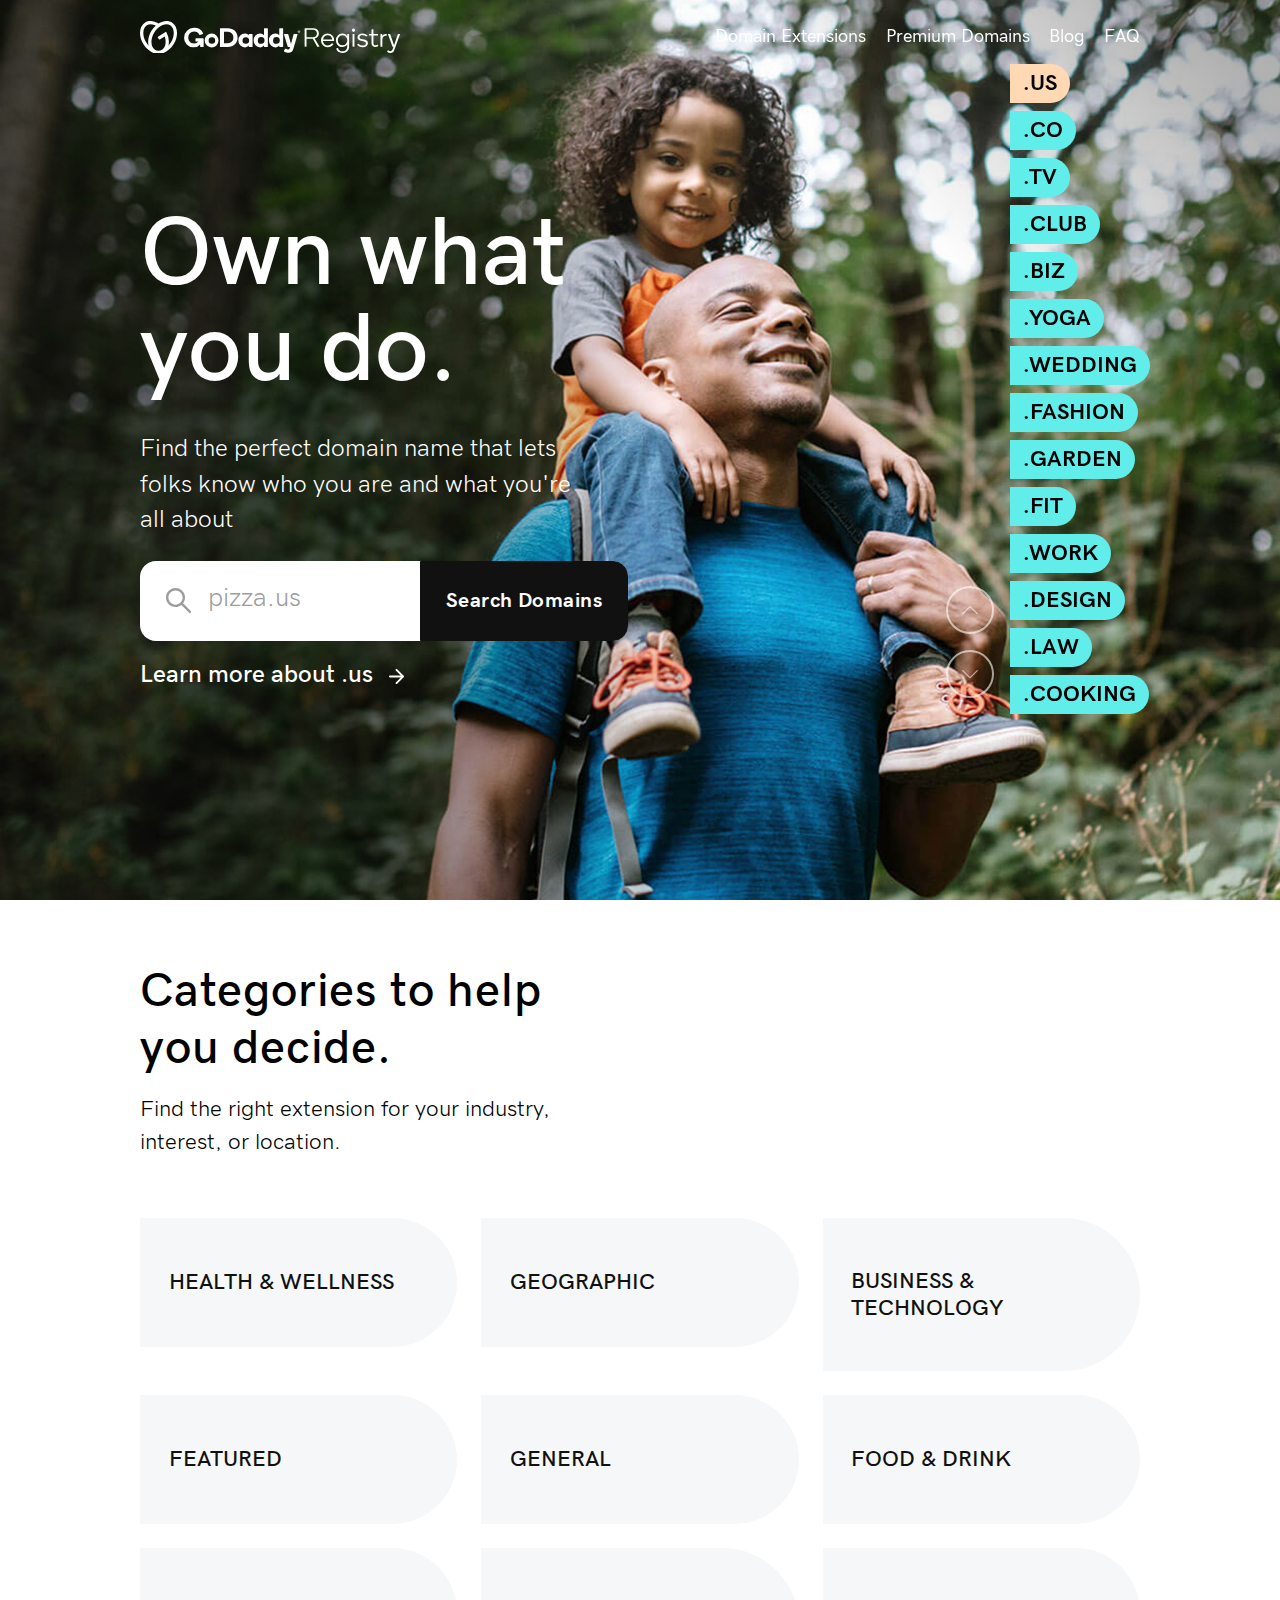
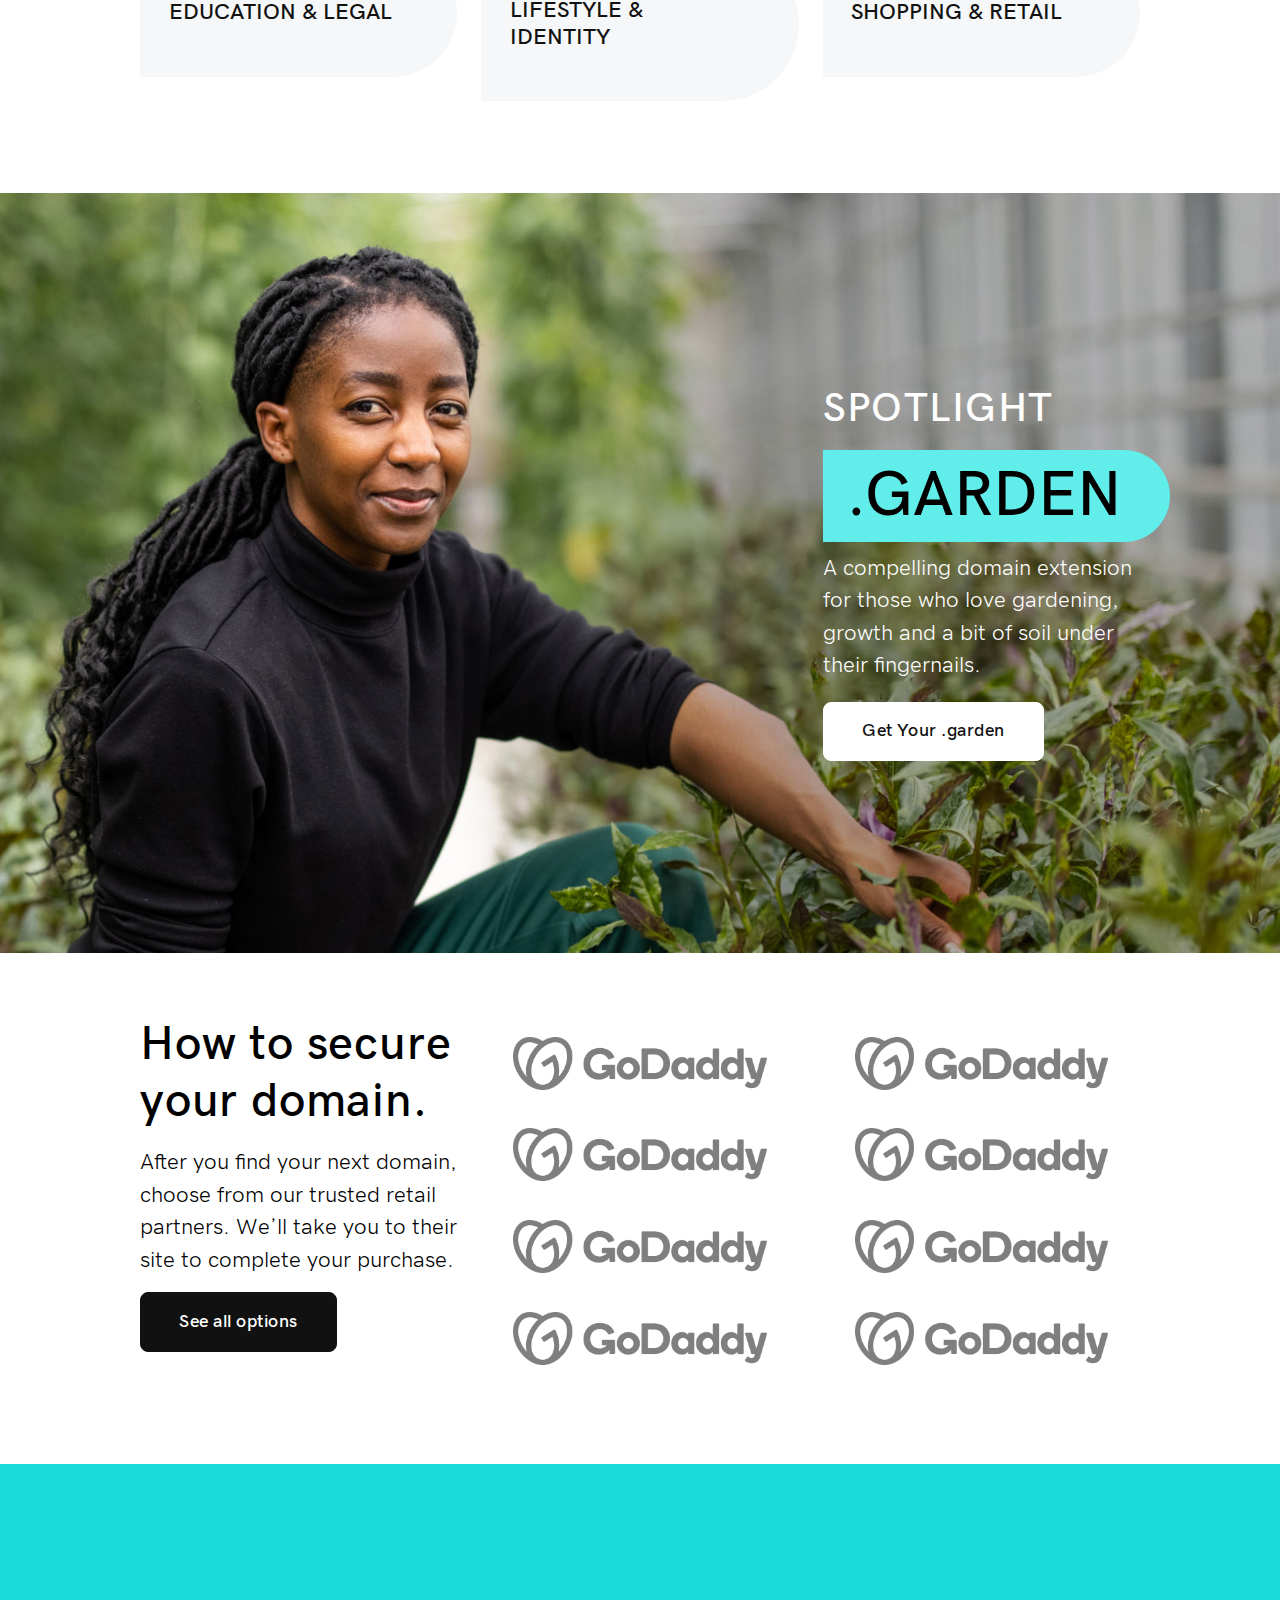
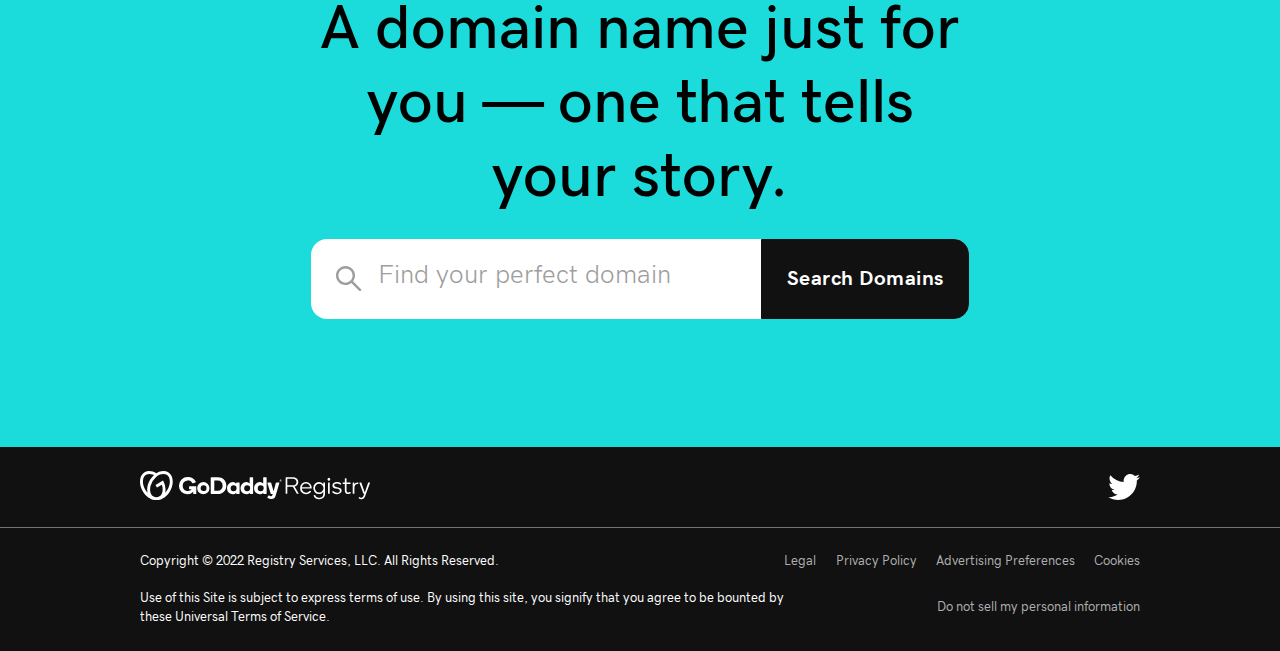
==== index.html @ d751a1a3 "Initial commit" ====
<!DOCTYPE html>
<html lang="en" class="no-js">
<head>
	<title>Godaddy Registry</title>
	<meta charset="utf-8">
	<meta name="viewport" content="width=device-width, initial-scale=1"/> 
	<meta name="description" content="">
	<meta name="author" content="">
	<link rel="shortcut icon" href="images/favicon.ico">
	<link rel="stylesheet" href="css/vendor/bootstrap.min.css">
    <link rel="stylesheet" href="css/vendor/swiper-bundle.min.css">
	<link rel="stylesheet" href="css/style.css">
	<link rel="stylesheet" href="css/responsive.css">
</head>
<body>
    <header id="header">
        <div class="container">
            <div class="d-flex align-items-center">
                <div class="logo">
                    <a href="#">
                        <svg xmlns="http://www.w3.org/2000/svg" width="251.076" height="31.828" viewBox="0 0 251.076 31.828">
                            <g id="Artwork_2" data-name="Artwork 2" transform="translate(125.538 15.914)">
                              <g id="Group_808" data-name="Group 808" transform="translate(-125.538 -15.914)">
                                <path id="Path_78852" data-name="Path 78852" d="M30.833,1.455c-3.715-2.322-8.606-1.77-12.961.972C13.518-.314,8.629-.866,4.914,1.455c-5.869,3.667-6.582,13.114-1.592,21.1C7,28.442,12.753,31.891,17.874,31.827c5.12.064,10.872-3.385,14.551-9.273C37.415,14.569,36.7,5.123,30.833,1.455ZM6.019,20.869a19.151,19.151,0,0,1-2.3-5.273,15.092,15.092,0,0,1-.5-4.971C3.44,7.675,4.641,5.376,6.6,4.153s4.551-1.3,7.3-.2a13.285,13.285,0,0,1,1.229.567,22.52,22.52,0,0,0-3.957,4.756c-3.033,4.853-3.955,10.243-2.9,14.55A19.708,19.708,0,0,1,6.019,20.869ZM32.03,15.6a19.156,19.156,0,0,1-2.3,5.273,19.711,19.711,0,0,1-2.254,2.955,18.919,18.919,0,0,0-2.015-13.008.584.584,0,0,0-.838-.228L17.394,15.1a.591.591,0,0,0-.188.814l1.059,1.7a.591.591,0,0,0,.814.188l4.684-2.927c.157.45.3.9.418,1.359a15.1,15.1,0,0,1,.5,4.971c-.223,2.95-1.424,5.248-3.382,6.472a6.6,6.6,0,0,1-3.349.97H17.8a6.6,6.6,0,0,1-3.35-.97c-1.958-1.224-3.159-3.522-3.382-6.472a15.1,15.1,0,0,1,.5-4.971A19.674,19.674,0,0,1,17.6,6.578a15.093,15.093,0,0,1,4.249-2.627c2.749-1.093,5.341-1.021,7.3.2s3.159,3.522,3.382,6.472A15.1,15.1,0,0,1,32.03,15.6Z" transform="translate(0 0)" fill="#fff"/>
                                <path id="Path_78853" data-name="Path 78853" d="M307.6,49.2a6.7,6.7,0,1,1-6.87,6.74,6.776,6.776,0,0,1,6.87-6.74m0,9.881a3.182,3.182,0,1,0-3.084-3.168A3.1,3.1,0,0,0,307.6,59.08M332.542,53.1c0,5.413-3.888,9.134-9.482,9.134h-6.99a.568.568,0,0,1-.572-.6V44.592a.561.561,0,0,1,.572-.573h6.99c5.595,0,9.482,3.643,9.482,9.082m-4.086,0a5.155,5.155,0,0,0-5.23-5.491H319.4V58.644h3.825a5.228,5.228,0,0,0,5.23-5.543m11.185-3.9a4.19,4.19,0,0,1,3.643,1.717v-.781a.592.592,0,0,1,.547-.573h2.628a.556.556,0,0,1,.546.573V61.689a.534.534,0,0,1-.546.546h-2.628a.55.55,0,0,1-.547-.546v-.807a4.241,4.241,0,0,1-3.669,1.718,6.425,6.425,0,0,1-6.324-6.714,6.406,6.406,0,0,1,6.35-6.688m.7,9.907a3.2,3.2,0,1,0-3.048-3.193,3.031,3.031,0,0,0,3.048,3.193M354.318,49.2a4.363,4.363,0,0,1,3.7,1.666v-6.3a.556.556,0,0,1,.572-.546h2.629a.533.533,0,0,1,.546.546V61.689a.534.534,0,0,1-.546.546h-2.629a.55.55,0,0,1-.546-.546v-.807A4.379,4.379,0,0,1,354.37,62.6a6.425,6.425,0,0,1-6.324-6.714,6.361,6.361,0,0,1,6.272-6.688m.782,9.941a3.233,3.233,0,1,0-3.035-3.227,3.043,3.043,0,0,0,3.035,3.227M369.073,49.2a4.363,4.363,0,0,1,3.7,1.666v-6.3a.556.556,0,0,1,.573-.546h2.628a.534.534,0,0,1,.547.546V61.689a.534.534,0,0,1-.547.546H373.34a.55.55,0,0,1-.546-.546v-.807a4.379,4.379,0,0,1-3.669,1.717,6.425,6.425,0,0,1-6.324-6.714,6.361,6.361,0,0,1,6.272-6.688m.781,9.941a3.233,3.233,0,1,0-3.035-3.227,3.043,3.043,0,0,0,3.035,3.227m20.007-9.576h-2.622a.706.706,0,0,0-.7.6l-2.421,9.052-2.592-9.052c-.149-.482-.385-.6-.723-.6h-2.764c-.651,0-.77.443-.64.885L380.9,61.689a.7.7,0,0,0,.7.546h1.588l-.337,1.116a1.636,1.636,0,0,1-1.759,1.224,2.816,2.816,0,0,1-1.637-.59.9.9,0,0,0-.518-.179c-.236,0-.4.106-.618.431l-.779,1.167a1.049,1.049,0,0,0-.234.633c0,.414.414.674.91.957a6.344,6.344,0,0,0,3.136.731,5,5,0,0,0,5.075-3.825l3.923-13.451C390.537,49.927,390.381,49.563,389.861,49.563ZM296.379,59.749a8.217,8.217,0,0,1-6.481,2.835,8.922,8.922,0,0,1-9.063-9.274,9.373,9.373,0,0,1,9.714-9.565c4,0,7.2,1.721,8.623,5.183a.786.786,0,0,1,.066.289c0,.165-.108.288-.453.409l-2.534.976a.656.656,0,0,1-.48.007.732.732,0,0,1-.3-.347,5.3,5.3,0,0,0-5.017-2.9,5.526,5.526,0,0,0-5.544,5.794c0,3.17,1.972,5.777,5.635,5.777a5.212,5.212,0,0,0,4.183-1.907h-2.288a.584.584,0,0,1-.594-.594V54.476a.584.584,0,0,1,.594-.594h6.7a.563.563,0,0,1,.594.568v7.186a.584.584,0,0,1-.594.594h-2.169a.584.584,0,0,1-.594-.594Zm95.649-12.611a.175.175,0,0,0-.056-.135.225.225,0,0,0-.151-.049H391.6v.372h.225a.226.226,0,0,0,.15-.053.173.173,0,0,0,.057-.134m-.478.935h-.232a.049.049,0,0,1-.032-.014.044.044,0,0,1-.014-.032v-1.3a.04.04,0,0,1,.015-.03.044.044,0,0,1,.031-.014h.514a.561.561,0,0,1,.388.13.423.423,0,0,1,.146.333.415.415,0,0,1-.07.232.464.464,0,0,1-.191.165l.3.46a.043.043,0,0,1,.007.048.045.045,0,0,1-.043.022h-.231a.1.1,0,0,1-.049-.012.147.147,0,0,1-.041-.041l-.261-.416H391.6v.427a.044.044,0,0,1-.014.032.044.044,0,0,1-.032.014m.248.265a.907.907,0,0,0,.676-.278,1,1,0,0,0,0-1.376.905.905,0,0,0-.676-.281.917.917,0,0,0-.68.281,1,1,0,0,0,0,1.376.919.919,0,0,0,.68.278m-.84-.13a1.113,1.113,0,0,1-.257-.379,1.2,1.2,0,0,1,0-.913,1.163,1.163,0,0,1,.639-.63,1.222,1.222,0,0,1,.458-.087,1.192,1.192,0,0,1,.457.088,1.153,1.153,0,0,1,.638.631,1.216,1.216,0,0,1,0,.909,1.144,1.144,0,0,1-.257.38,1.163,1.163,0,0,1-.382.25,1.244,1.244,0,0,1-.915,0,1.141,1.141,0,0,1-.383-.25" transform="translate(-238.289 -37.118)" fill="#fff"/>
                                <path id="Path_78854" data-name="Path 78854" d="M1063.192,63.6h-1.184a.732.732,0,0,1-.618-.412l-4.22-7.256h-6.047v7.23a.439.439,0,0,1-.437.438h-.978a.439.439,0,0,1-.437-.438V46.022a.439.439,0,0,1,.437-.437h7.308a6.59,6.59,0,0,1,4.439,1.4,4.629,4.629,0,0,1,1.634,3.692,5.2,5.2,0,0,1-.952,2.972,5.052,5.052,0,0,1-3.113,1.943l4.451,7.565a.221.221,0,0,1,0,.283A.324.324,0,0,1,1063.192,63.6Zm-6.124-9.238a4.348,4.348,0,0,0,3.011-.99,3.338,3.338,0,0,0,1.106-2.612,3.231,3.231,0,0,0-1.106-2.56,4.423,4.423,0,0,0-3.011-.965h-5.944v7.127Z" transform="translate(-890.309 -38.679)" fill="#fff"/>
                                <path id="Path_78855" data-name="Path 78855" d="M1160.15,79.945a6.063,6.063,0,0,1,6.256,6.283v.349c0,.3-.144.456-.43.456h-10.31a4.741,4.741,0,0,0,1.423,3.168,4.386,4.386,0,0,0,3.2,1.262,4.9,4.9,0,0,0,3.786-1.826.435.435,0,0,1,.644-.107l.779.483a.367.367,0,0,1,.107.564,5.464,5.464,0,0,1-2.2,1.853,7.226,7.226,0,0,1-3.168.671,6.22,6.22,0,0,1-4.645-1.866,6.426,6.426,0,0,1-1.826-4.685,6.56,6.56,0,0,1,1.812-4.7A6.047,6.047,0,0,1,1160.15,79.945Zm4.43,5.719a4.523,4.523,0,0,0-1.41-3.021,4.318,4.318,0,0,0-3.021-1.114,4.168,4.168,0,0,0-2.994,1.168,4.745,4.745,0,0,0-1.437,2.967Z" transform="translate(-978.968 -67.834)" fill="#fff"/>
                                <path id="Path_78856" data-name="Path 78856" d="M1254.995,97.225a4.548,4.548,0,0,0,3.356-1.155,4.175,4.175,0,0,0,1.154-3.088v-2.47a4.6,4.6,0,0,1-1.852,1.92,5.484,5.484,0,0,1-2.819.738,6.028,6.028,0,0,1-4.47-1.839,6.962,6.962,0,0,1,0-9.371,6,6,0,0,1,4.443-1.839,5.458,5.458,0,0,1,2.846.752,4.639,4.639,0,0,1,1.852,1.96V80.9a.458.458,0,0,1,.457-.456h.966a.4.4,0,0,1,.309.134.465.465,0,0,1,.121.322V93.01a5.524,5.524,0,0,1-1.691,4.189,6.577,6.577,0,0,1-4.726,1.611,6.836,6.836,0,0,1-4.014-1.1,4.807,4.807,0,0,1-2-2.873q-.107-.4.3-.457l.967-.268q.456-.081.537.3a3.5,3.5,0,0,0,1.383,2.014A4.736,4.736,0,0,0,1254.995,97.225Zm-4.564-10.579a4.912,4.912,0,0,0,1.289,3.464,4.493,4.493,0,0,0,6.511,0,5.323,5.323,0,0,0,0-6.914,4.509,4.509,0,0,0-6.511.013A4.879,4.879,0,0,0,1250.43,86.647Z" transform="translate(-1059.399 -67.984)" fill="#fff"/>
                                <path id="Path_78857" data-name="Path 78857" d="M1353.685,51.172a1.46,1.46,0,0,1-2.121,0,1.523,1.523,0,0,1,0-2.148,1.461,1.461,0,0,1,2.121,0,1.524,1.524,0,0,1,0,2.148Zm-.577,14.956h-.966a.458.458,0,0,1-.457-.456V54.127a.458.458,0,0,1,.457-.456h.966a.4.4,0,0,1,.309.134.465.465,0,0,1,.121.322V65.672a.464.464,0,0,1-.121.322A.4.4,0,0,1,1353.108,66.129Z" transform="translate(-1146.429 -41.21)" fill="#fff"/>
                                <path id="Path_78858" data-name="Path 78858" d="M1389.828,79.945a6.38,6.38,0,0,1,4.538,1.557.411.411,0,0,1,.027.7l-.457.456a.551.551,0,0,1-.779,0,5.6,5.6,0,0,0-3.464-1.181,3.379,3.379,0,0,0-2.081.577,1.739,1.739,0,0,0-.765,1.437q0,1.369,2.094,1.8l2.336.456a5.744,5.744,0,0,1,2.819,1.222,3.012,3.012,0,0,1,.913,2.323,3.444,3.444,0,0,1-1.329,2.658,5.577,5.577,0,0,1-3.772,1.155A6.87,6.87,0,0,1,1385,91.329q-.591-.564-.107-.994l.457-.4q.322-.3.752.081a5.578,5.578,0,0,0,3.893,1.557,3.642,3.642,0,0,0,2.282-.644,1.873,1.873,0,0,0,.832-1.5q0-1.637-2.551-2.121l-2.175-.4q-3.437-.617-3.437-3.329a3.092,3.092,0,0,1,1.4-2.618A5.813,5.813,0,0,1,1389.828,79.945Z" transform="translate(-1174.896 -67.834)" fill="#fff"/>
                                <path id="Path_78859" data-name="Path 78859" d="M1462.678,66.19V58.776h-1.934a.4.4,0,0,1-.309-.135.464.464,0,0,1-.121-.322v-.672a.466.466,0,0,1,.121-.322.4.4,0,0,1,.309-.134h1.934V53.136a.458.458,0,0,1,.457-.457h.967a.4.4,0,0,1,.309.134.467.467,0,0,1,.121.322v4.056h4a.4.4,0,0,1,.309.134.466.466,0,0,1,.121.322v.672a.464.464,0,0,1-.121.322.4.4,0,0,1-.309.135h-4v7.118a2.28,2.28,0,0,0,.578,1.665,1.958,1.958,0,0,0,1.464.591,3.058,3.058,0,0,0,1.5-.4q.51-.349.779.054l.349.537a.387.387,0,0,1-.081.618,4.357,4.357,0,0,1-2.82.886,3.764,3.764,0,0,1-2.565-.927A3.424,3.424,0,0,1,1462.678,66.19Z" transform="translate(-1239.08 -44.698)" fill="#fff"/>
                                <path id="Path_78860" data-name="Path 78860" d="M1578.572,100.7a3.838,3.838,0,0,1-2.954-1.154q-.295-.3.027-.671l.429-.483q.3-.349.752,0a2.685,2.685,0,0,0,1.745.7q1.423,0,2.121-1.853l.913-2.443h-.51a.476.476,0,0,1-.51-.349l-4.242-11.6a.43.43,0,0,1,.04-.349.329.329,0,0,1,.309-.161h1.235q.349,0,.51.43l3.732,10.5,3.625-10.5a.56.56,0,0,1,.537-.43h1.181a.33.33,0,0,1,.309.161.37.37,0,0,1,.013.349L1582.411,97.8A3.829,3.829,0,0,1,1578.572,100.7Z" transform="translate(-1336.796 -69.863)" fill="#fff"/>
                                <path id="Path_78861" data-name="Path 78861" d="M1537.951,82.16h.429q.429,0,.43.456v.967q0,.43-.4.43h-.457a3.19,3.19,0,0,0-2.484,1.02,4.744,4.744,0,0,0-.926,3.249v5.934a.4.4,0,0,1-.134.309.432.432,0,0,1-.3.121h-.966a.458.458,0,0,1-.456-.456V82.643a.458.458,0,0,1,.456-.457h.886a.412.412,0,0,1,.3.134.44.44,0,0,1,.134.322V84.5a3.72,3.72,0,0,1,1.3-1.651A3.58,3.58,0,0,1,1537.951,82.16Z" transform="translate(-1300.49 -69.713)" fill="#fff"/>
                              </g>
                            </g>
                        </svg>
                    </a>
                </div>
                <button class="navbar-toggler collapsed" type="button" data-bs-toggle="collapse" data-bs-target="#headerMenu" aria-controls="headerMenu" aria-expanded="false" aria-label="Toggle navigation">
                    <span class="menu-lines"></span>
                </button>
                <div class="header-menu">
                    <div class="collapse navbar-collapse" id="headerMenu">
                        <ul class="navbar-nav">
                            <li class="nav-item">
                                <a class="nav-link active" aria-current="page" href="#">Domain Extensions 
                                    <span class="arrow-ico">
                                        <svg width="20" height="19" viewBox="0 0 20 19" fill="none" xmlns="http://www.w3.org/2000/svg">
                                            <path d="M0.967742 10.5066L16.6885 10.5066L10.591 16.7972C10.4101 16.9845 10.3086 17.2383 10.3089 17.5027C10.3091 17.7671 10.4111 18.0206 10.5923 18.2076C10.7735 18.3946 11.0193 18.4997 11.2756 18.5C11.5319 18.5003 11.7778 18.3956 11.9594 18.209L19.6933 10.2302C19.7896 10.138 19.8665 10.0263 19.9193 9.90206C19.9721 9.77785 19.9995 9.64379 20 9.50817L19.9992 9.50427L20 9.50037C19.9999 9.23561 19.8979 8.9817 19.7165 8.79447L11.9594 0.792393C11.8696 0.699694 11.7629 0.62616 11.6455 0.575991C11.5281 0.525822 11.4023 0.500001 11.2752 0.500001C11.1481 0.500001 11.0223 0.525822 10.9049 0.575991C10.7875 0.62616 10.6808 0.699694 10.591 0.792394C10.5011 0.885095 10.4298 0.995145 10.3812 1.11626C10.3326 1.23738 10.3076 1.36719 10.3076 1.49829C10.3076 1.62939 10.3326 1.7592 10.3812 1.88032C10.4298 2.00144 10.5011 2.11149 10.591 2.20418L16.7035 8.50978L0.967742 8.50978C0.71108 8.50978 0.464931 8.61497 0.283445 8.80221C0.101956 8.98944 -8.09239e-07 9.24339 -7.8609e-07 9.50818C-7.62942e-07 9.77297 0.101957 10.0269 0.283445 10.2141C0.464931 10.4014 0.71108 10.5066 0.967742 10.5066Z" fill="#111111"/>
                                        </svg>
                                   </span>
                                </a>
                            </li>
                            <li class="nav-item">
                                <a class="nav-link" href="#">Premium Domains 
                                    <span class="arrow-ico">
                                        <svg width="20" height="19" viewBox="0 0 20 19" fill="none" xmlns="http://www.w3.org/2000/svg">
                                            <path d="M0.967742 10.5066L16.6885 10.5066L10.591 16.7972C10.4101 16.9845 10.3086 17.2383 10.3089 17.5027C10.3091 17.7671 10.4111 18.0206 10.5923 18.2076C10.7735 18.3946 11.0193 18.4997 11.2756 18.5C11.5319 18.5003 11.7778 18.3956 11.9594 18.209L19.6933 10.2302C19.7896 10.138 19.8665 10.0263 19.9193 9.90206C19.9721 9.77785 19.9995 9.64379 20 9.50817L19.9992 9.50427L20 9.50037C19.9999 9.23561 19.8979 8.9817 19.7165 8.79447L11.9594 0.792393C11.8696 0.699694 11.7629 0.62616 11.6455 0.575991C11.5281 0.525822 11.4023 0.500001 11.2752 0.500001C11.1481 0.500001 11.0223 0.525822 10.9049 0.575991C10.7875 0.62616 10.6808 0.699694 10.591 0.792394C10.5011 0.885095 10.4298 0.995145 10.3812 1.11626C10.3326 1.23738 10.3076 1.36719 10.3076 1.49829C10.3076 1.62939 10.3326 1.7592 10.3812 1.88032C10.4298 2.00144 10.5011 2.11149 10.591 2.20418L16.7035 8.50978L0.967742 8.50978C0.71108 8.50978 0.464931 8.61497 0.283445 8.80221C0.101956 8.98944 -8.09239e-07 9.24339 -7.8609e-07 9.50818C-7.62942e-07 9.77297 0.101957 10.0269 0.283445 10.2141C0.464931 10.4014 0.71108 10.5066 0.967742 10.5066Z" fill="#111111"/>
                                        </svg>
                                   </span>
                                </a>
                            </li>
                            <li class="nav-item">
                                <a class="nav-link" href="#">Blog 
                                    <span class="arrow-ico">
                                        <svg width="20" height="19" viewBox="0 0 20 19" fill="none" xmlns="http://www.w3.org/2000/svg">
                                            <path d="M0.967742 10.5066L16.6885 10.5066L10.591 16.7972C10.4101 16.9845 10.3086 17.2383 10.3089 17.5027C10.3091 17.7671 10.4111 18.0206 10.5923 18.2076C10.7735 18.3946 11.0193 18.4997 11.2756 18.5C11.5319 18.5003 11.7778 18.3956 11.9594 18.209L19.6933 10.2302C19.7896 10.138 19.8665 10.0263 19.9193 9.90206C19.9721 9.77785 19.9995 9.64379 20 9.50817L19.9992 9.50427L20 9.50037C19.9999 9.23561 19.8979 8.9817 19.7165 8.79447L11.9594 0.792393C11.8696 0.699694 11.7629 0.62616 11.6455 0.575991C11.5281 0.525822 11.4023 0.500001 11.2752 0.500001C11.1481 0.500001 11.0223 0.525822 10.9049 0.575991C10.7875 0.62616 10.6808 0.699694 10.591 0.792394C10.5011 0.885095 10.4298 0.995145 10.3812 1.11626C10.3326 1.23738 10.3076 1.36719 10.3076 1.49829C10.3076 1.62939 10.3326 1.7592 10.3812 1.88032C10.4298 2.00144 10.5011 2.11149 10.591 2.20418L16.7035 8.50978L0.967742 8.50978C0.71108 8.50978 0.464931 8.61497 0.283445 8.80221C0.101956 8.98944 -8.09239e-07 9.24339 -7.8609e-07 9.50818C-7.62942e-07 9.77297 0.101957 10.0269 0.283445 10.2141C0.464931 10.4014 0.71108 10.5066 0.967742 10.5066Z" fill="#111111"/>
                                        </svg>
                                   </span>
                                </a>
                            </li>
                            <li class="nav-item">
                                <a class="nav-link" href="#">FAQ 
                                    <span class="arrow-ico">
                                        <svg width="20" height="19" viewBox="0 0 20 19" fill="none" xmlns="http://www.w3.org/2000/svg">
                                            <path d="M0.967742 10.5066L16.6885 10.5066L10.591 16.7972C10.4101 16.9845 10.3086 17.2383 10.3089 17.5027C10.3091 17.7671 10.4111 18.0206 10.5923 18.2076C10.7735 18.3946 11.0193 18.4997 11.2756 18.5C11.5319 18.5003 11.7778 18.3956 11.9594 18.209L19.6933 10.2302C19.7896 10.138 19.8665 10.0263 19.9193 9.90206C19.9721 9.77785 19.9995 9.64379 20 9.50817L19.9992 9.50427L20 9.50037C19.9999 9.23561 19.8979 8.9817 19.7165 8.79447L11.9594 0.792393C11.8696 0.699694 11.7629 0.62616 11.6455 0.575991C11.5281 0.525822 11.4023 0.500001 11.2752 0.500001C11.1481 0.500001 11.0223 0.525822 10.9049 0.575991C10.7875 0.62616 10.6808 0.699694 10.591 0.792394C10.5011 0.885095 10.4298 0.995145 10.3812 1.11626C10.3326 1.23738 10.3076 1.36719 10.3076 1.49829C10.3076 1.62939 10.3326 1.7592 10.3812 1.88032C10.4298 2.00144 10.5011 2.11149 10.591 2.20418L16.7035 8.50978L0.967742 8.50978C0.71108 8.50978 0.464931 8.61497 0.283445 8.80221C0.101956 8.98944 -8.09239e-07 9.24339 -7.8609e-07 9.50818C-7.62942e-07 9.77297 0.101957 10.0269 0.283445 10.2141C0.464931 10.4014 0.71108 10.5066 0.967742 10.5066Z" fill="#111111"/>
                                        </svg>
                                   </span>
                                </a>
                            </li>
                        </ul>
                    </div>
                </div>
            </div>
        </div>
    </header>
    <div class="home-slider-main-box">
        <div class="home-slider-box">
            <div class="home-slider swiper">
                <div class="swiper-wrapper">
                    <div class="swiper-slide">
                        <div class="hero-banner-slider-box d-flex align-items-end align-items-md-center">
                            <div class="banner-img d-none d-md-block" style="background-image: url(images/hero-img-01.jpg);"></div>
                            <div class="banner-img d-block d-md-none" style="background-image: url(images/hero-img-01.jpg);"></div>
                            <div class="container">
                                <div class="row">
                                    <div class="col-xl-6 col-md-8">
                                        <div class="hero-text mt-md-auto text-white">
                                            <h1>Own what <br/>you do.</h1>
                                            <div class="hero-text-details">
                                                <p>Find the perfect domain name that lets folks know who you are and what you're all about</p>
                                            </div>
                                            <div class="tld-search">
                                                <form action="#">
                                                    <div class="tld-search-form">
                                                        <span class="search-ico">
                                                            <svg version="1.1" id="Layer_1" xmlns="http://www.w3.org/2000/svg" xmlns:xlink="http://www.w3.org/1999/xlink" x="0px" y="0px" viewBox="0 0 50 50" style="enable-background:new 0 0 50 50;" xml:space="preserve">
                                                                <path d="M50,46.57L33.33,29.9c2.39-3.13,3.83-7.02,3.83-11.25c0-10.24-8.33-18.58-18.58-18.58S0,8.4,0,18.65c0,10.24,8.33,18.58,18.58,18.58c4.3,0,8.26-1.48,11.41-3.95l16.65,16.65L50,46.57z M4.75,18.65c0-7.63,6.2-13.83,13.83-13.83s13.83,6.2,13.83,13.83s-6.2,13.83-13.83,13.83S4.75,26.27,4.75,18.65z"/>
                                                            </svg>
                                                        </span>
                                                        <input type="text" class="form-control" placeholder="pizza.us">
                                                        <button type="submit" class="search-btn btn btn-primary">
                                                            <span class="search-ico">
                                                                <svg version="1.1" id="Layer_1" xmlns="http://www.w3.org/2000/svg" xmlns:xlink="http://www.w3.org/1999/xlink" x="0px" y="0px" viewBox="0 0 50 50" style="enable-background:new 0 0 50 50;" xml:space="preserve">
                                                                    <path d="M50,46.57L33.33,29.9c2.39-3.13,3.83-7.02,3.83-11.25c0-10.24-8.33-18.58-18.58-18.58S0,8.4,0,18.65c0,10.24,8.33,18.58,18.58,18.58c4.3,0,8.26-1.48,11.41-3.95l16.65,16.65L50,46.57z M4.75,18.65c0-7.63,6.2-13.83,13.83-13.83s13.83,6.2,13.83,13.83s-6.2,13.83-13.83,13.83S4.75,26.27,4.75,18.65z"/>
                                                                </svg>
                                                            </span>
                                                            <span>Search Domains</span>
                                                        </button>
                                                    </div>
                                                </form>
                                            </div>
                                            <div class="tld-link">
                                                <a href="#">Learn more about <span>.us</span> <span class="arrow-ico"><svg version="1.1" xmlns="http://www.w3.org/2000/svg" xmlns:xlink="http://www.w3.org/1999/xlink" x="0px" y="0px"
                                                    viewBox="0 0 24 24" style="enable-background:new 0 0 24 24;" xml:space="preserve">
                                            <path d="M23.89,12.57c0.15-0.37,0.15-0.78,0-1.15c-0.08-0.18-0.19-0.35-0.32-0.49l-10.5-10.5c-0.59-0.59-1.54-0.59-2.12,0
                                                s-0.59,1.54,0,2.12l7.94,7.94H1.5C0.67,10.5,0,11.17,0,12s0.67,1.5,1.5,1.5h17.38l-7.94,7.94c-0.59,0.59-0.59,1.54,0,2.12
                                                C11.23,23.85,11.62,24,12,24s0.77-0.15,1.06-0.44l10.5-10.5C23.7,12.92,23.81,12.76,23.89,12.57z"/>
                                            </svg>
                                            </span></a>
                                            </div>
                                        </div>
                                    </div>                
                                </div>
                            </div>
                        </div>
                    </div>
                    <div class="swiper-slide">
                        <div class="hero-banner-slider-box d-flex align-items-end align-items-md-center">
                            <div class="banner-img d-none d-md-block" style="background-image: url(images/hero-img-02.jpg);"></div>
                            <div class="banner-img d-block d-md-none" style="background-image: url(images/hero-img-03.jpg);"></div>
                            <div class="container">
                                <div class="row">
                                    <div class="col-xl-6 col-md-8">
                                        <div class="hero-text mt-md-auto text-white">
                                            <h1>Own what <br/>you do.</h1>
                                            <div class="hero-text-details">
                                                <p>Find the perfect domain name that lets folks know who you are and what you're all about</p>
                                            </div>
                                            <div class="tld-search">
                                                <form action="#">
                                                    <div class="tld-search-form">
                                                        <span class="search-ico">
                                                            <svg version="1.1" id="Layer_1" xmlns="http://www.w3.org/2000/svg" xmlns:xlink="http://www.w3.org/1999/xlink" x="0px" y="0px" viewBox="0 0 50 50" style="enable-background:new 0 0 50 50;" xml:space="preserve">
                                                                <path d="M50,46.57L33.33,29.9c2.39-3.13,3.83-7.02,3.83-11.25c0-10.24-8.33-18.58-18.58-18.58S0,8.4,0,18.65c0,10.24,8.33,18.58,18.58,18.58c4.3,0,8.26-1.48,11.41-3.95l16.65,16.65L50,46.57z M4.75,18.65c0-7.63,6.2-13.83,13.83-13.83s13.83,6.2,13.83,13.83s-6.2,13.83-13.83,13.83S4.75,26.27,4.75,18.65z"/>
                                                            </svg>
                                                        </span>
                                                        <input type="text" class="form-control" placeholder="pizza.co">
                                                        <button type="submit" class="search-btn btn btn-primary">
                                                            <span class="search-ico">
                                                                <svg version="1.1" id="Layer_1" xmlns="http://www.w3.org/2000/svg" xmlns:xlink="http://www.w3.org/1999/xlink" x="0px" y="0px" viewBox="0 0 50 50" style="enable-background:new 0 0 50 50;" xml:space="preserve">
                                                                    <path d="M50,46.57L33.33,29.9c2.39-3.13,3.83-7.02,3.83-11.25c0-10.24-8.33-18.58-18.58-18.58S0,8.4,0,18.65c0,10.24,8.33,18.58,18.58,18.58c4.3,0,8.26-1.48,11.41-3.95l16.65,16.65L50,46.57z M4.75,18.65c0-7.63,6.2-13.83,13.83-13.83s13.83,6.2,13.83,13.83s-6.2,13.83-13.83,13.83S4.75,26.27,4.75,18.65z"/>
                                                                </svg>
                                                            </span>
                                                            <span>Search Domains</span>
                                                        </button>
                                                    </div>
                                                </form>
                                            </div>
                                            <div class="tld-link">
                                                <a href="#">Learn more about <span>.co</span> <span class="arrow-ico"><svg version="1.1" xmlns="http://www.w3.org/2000/svg" xmlns:xlink="http://www.w3.org/1999/xlink" x="0px" y="0px"
                                                    viewBox="0 0 24 24" style="enable-background:new 0 0 24 24;" xml:space="preserve">
                                            <path d="M23.89,12.57c0.15-0.37,0.15-0.78,0-1.15c-0.08-0.18-0.19-0.35-0.32-0.49l-10.5-10.5c-0.59-0.59-1.54-0.59-2.12,0
                                                s-0.59,1.54,0,2.12l7.94,7.94H1.5C0.67,10.5,0,11.17,0,12s0.67,1.5,1.5,1.5h17.38l-7.94,7.94c-0.59,0.59-0.59,1.54,0,2.12
                                                C11.23,23.85,11.62,24,12,24s0.77-0.15,1.06-0.44l10.5-10.5C23.7,12.92,23.81,12.76,23.89,12.57z"/>
                                            </svg>
                                            </span></a>
                                            </div>
                                        </div>
                                    </div>                
                                </div>
                            </div>
                        </div>
                    </div>
                    <div class="swiper-slide">
                        <div class="hero-banner-slider-box d-flex align-items-end align-items-md-center">
                            <div class="banner-img d-none d-md-block" style="background-image: url(images/hero-img-03.jpg);"></div>
                            <div class="banner-img d-block d-md-none" style="background-image: url(images/hero-img-03.jpg);"></div>
                            <div class="container">
                                <div class="row">
                                    <div class="col-xl-6 col-md-8">
                                        <div class="hero-text mt-md-auto text-white">
                                            <h1>Own what <br/>you do.</h1>
                                            <div class="hero-text-details">
                                                <p>Find the perfect domain name that lets folks know who you are and what you're all about</p>
                                            </div>
                                            <div class="tld-search">
                                                <form action="#">
                                                    <div class="tld-search-form">
                                                        <span class="search-ico">
                                                            <svg version="1.1" id="Layer_1" xmlns="http://www.w3.org/2000/svg" xmlns:xlink="http://www.w3.org/1999/xlink" x="0px" y="0px" viewBox="0 0 50 50" style="enable-background:new 0 0 50 50;" xml:space="preserve">
                                                                <path d="M50,46.57L33.33,29.9c2.39-3.13,3.83-7.02,3.83-11.25c0-10.24-8.33-18.58-18.58-18.58S0,8.4,0,18.65c0,10.24,8.33,18.58,18.58,18.58c4.3,0,8.26-1.48,11.41-3.95l16.65,16.65L50,46.57z M4.75,18.65c0-7.63,6.2-13.83,13.83-13.83s13.83,6.2,13.83,13.83s-6.2,13.83-13.83,13.83S4.75,26.27,4.75,18.65z"/>
                                                            </svg>
                                                        </span>
                                                        <input type="text" class="form-control" placeholder="pizza.tv">
                                                        <button type="submit" class="search-btn btn btn-primary">
                                                            <span class="search-ico">
                                                                <svg version="1.1" id="Layer_1" xmlns="http://www.w3.org/2000/svg" xmlns:xlink="http://www.w3.org/1999/xlink" x="0px" y="0px" viewBox="0 0 50 50" style="enable-background:new 0 0 50 50;" xml:space="preserve">
                                                                    <path d="M50,46.57L33.33,29.9c2.39-3.13,3.83-7.02,3.83-11.25c0-10.24-8.33-18.58-18.58-18.58S0,8.4,0,18.65c0,10.24,8.33,18.58,18.58,18.58c4.3,0,8.26-1.48,11.41-3.95l16.65,16.65L50,46.57z M4.75,18.65c0-7.63,6.2-13.83,13.83-13.83s13.83,6.2,13.83,13.83s-6.2,13.83-13.83,13.83S4.75,26.27,4.75,18.65z"/>
                                                                </svg>
                                                            </span>
                                                            <span>Search Domains</span>
                                                        </button>
                                                    </div>
                                                </form>
                                            </div>
                                            <div class="tld-link">
                                                <a href="#">Learn more about <span>.tv</span> <span class="arrow-ico"><svg version="1.1" xmlns="http://www.w3.org/2000/svg" xmlns:xlink="http://www.w3.org/1999/xlink" x="0px" y="0px"
                                                    viewBox="0 0 24 24" style="enable-background:new 0 0 24 24;" xml:space="preserve">
                                            <path d="M23.89,12.57c0.15-0.37,0.15-0.78,0-1.15c-0.08-0.18-0.19-0.35-0.32-0.49l-10.5-10.5c-0.59-0.59-1.54-0.59-2.12,0
                                                s-0.59,1.54,0,2.12l7.94,7.94H1.5C0.67,10.5,0,11.17,0,12s0.67,1.5,1.5,1.5h17.38l-7.94,7.94c-0.59,0.59-0.59,1.54,0,2.12
                                                C11.23,23.85,11.62,24,12,24s0.77-0.15,1.06-0.44l10.5-10.5C23.7,12.92,23.81,12.76,23.89,12.57z"/>
                                            </svg>
                                            </span></a>
                                            </div>
                                        </div>
                                    </div>                
                                </div>
                            </div>
                        </div>
                    </div>
                    <div class="swiper-slide">
                        <div class="hero-banner-slider-box d-flex align-items-end align-items-md-center">
                            <div class="banner-img d-none d-md-block" style="background-image: url(images/hero-img-04.jpg);"></div>
                            <div class="banner-img d-block d-md-none" style="background-image: url(images/hero-img-04.jpg);"></div>
                            <div class="container">
                                <div class="row">
                                    <div class="col-xl-6 col-md-8">
                                        <div class="hero-text mt-md-auto text-white">
                                            <h1>Own what <br/>you do.</h1>
                                            <div class="hero-text-details">
                                                <p>Find the perfect domain name that lets folks know who you are and what you're all about</p>
                                            </div>
                                            <div class="tld-search">
                                                <form action="#">
                                                    <div class="tld-search-form">
                                                        <span class="search-ico">
                                                            <svg version="1.1" id="Layer_1" xmlns="http://www.w3.org/2000/svg" xmlns:xlink="http://www.w3.org/1999/xlink" x="0px" y="0px" viewBox="0 0 50 50" style="enable-background:new 0 0 50 50;" xml:space="preserve">
                                                                <path d="M50,46.57L33.33,29.9c2.39-3.13,3.83-7.02,3.83-11.25c0-10.24-8.33-18.58-18.58-18.58S0,8.4,0,18.65c0,10.24,8.33,18.58,18.58,18.58c4.3,0,8.26-1.48,11.41-3.95l16.65,16.65L50,46.57z M4.75,18.65c0-7.63,6.2-13.83,13.83-13.83s13.83,6.2,13.83,13.83s-6.2,13.83-13.83,13.83S4.75,26.27,4.75,18.65z"/>
                                                            </svg>
                                                        </span>
                                                        <input type="text" class="form-control" placeholder="pizza.club">
                                                        <button type="submit" class="search-btn btn btn-primary">
                                                            <span class="search-ico">
                                                                <svg version="1.1" id="Layer_1" xmlns="http://www.w3.org/2000/svg" xmlns:xlink="http://www.w3.org/1999/xlink" x="0px" y="0px" viewBox="0 0 50 50" style="enable-background:new 0 0 50 50;" xml:space="preserve">
                                                                    <path d="M50,46.57L33.33,29.9c2.39-3.13,3.83-7.02,3.83-11.25c0-10.24-8.33-18.58-18.58-18.58S0,8.4,0,18.65c0,10.24,8.33,18.58,18.58,18.58c4.3,0,8.26-1.48,11.41-3.95l16.65,16.65L50,46.57z M4.75,18.65c0-7.63,6.2-13.83,13.83-13.83s13.83,6.2,13.83,13.83s-6.2,13.83-13.83,13.83S4.75,26.27,4.75,18.65z"/>
                                                                </svg>
                                                            </span>
                                                            <span>Search Domains</span>
                                                        </button>
                                                    </div>
                                                </form>
                                            </div>
                                            <div class="tld-link">
                                                <a href="#">Learn more about <span>.club</span> <span class="arrow-ico"><svg version="1.1" xmlns="http://www.w3.org/2000/svg" xmlns:xlink="http://www.w3.org/1999/xlink" x="0px" y="0px"
                                                    viewBox="0 0 24 24" style="enable-background:new 0 0 24 24;" xml:space="preserve">
                                            <path d="M23.89,12.57c0.15-0.37,0.15-0.78,0-1.15c-0.08-0.18-0.19-0.35-0.32-0.49l-10.5-10.5c-0.59-0.59-1.54-0.59-2.12,0
                                                s-0.59,1.54,0,2.12l7.94,7.94H1.5C0.67,10.5,0,11.17,0,12s0.67,1.5,1.5,1.5h17.38l-7.94,7.94c-0.59,0.59-0.59,1.54,0,2.12
                                                C11.23,23.85,11.62,24,12,24s0.77-0.15,1.06-0.44l10.5-10.5C23.7,12.92,23.81,12.76,23.89,12.57z"/>
                                            </svg>
                                            </span></a>
                                            </div>
                                        </div>
                                    </div>                
                                </div>
                            </div>
                        </div>
                    </div>
                    <div class="swiper-slide">
                        <div class="hero-banner-slider-box d-flex align-items-end align-items-md-center">
                            <div class="banner-img d-none d-md-block" style="background-image: url(images/hero-img-05.jpg);"></div>
                            <div class="banner-img d-block d-md-none" style="background-image: url(images/hero-img-05.jpg);"></div>
                            <div class="container">
                                <div class="row">
                                    <div class="col-xl-6 col-md-8">
                                        <div class="hero-text mt-md-auto text-white">
                                            <h1>Own what <br/>you do.</h1>
                                            <div class="hero-text-details">
                                                <p>Find the perfect domain name that lets folks know who you are and what you're all about</p>
                                            </div>
                                            <div class="tld-search">
                                                <form action="#">
                                                    <div class="tld-search-form">
                                                        <span class="search-ico">
                                                            <svg version="1.1" id="Layer_1" xmlns="http://www.w3.org/2000/svg" xmlns:xlink="http://www.w3.org/1999/xlink" x="0px" y="0px" viewBox="0 0 50 50" style="enable-background:new 0 0 50 50;" xml:space="preserve">
                                                                <path d="M50,46.57L33.33,29.9c2.39-3.13,3.83-7.02,3.83-11.25c0-10.24-8.33-18.58-18.58-18.58S0,8.4,0,18.65c0,10.24,8.33,18.58,18.58,18.58c4.3,0,8.26-1.48,11.41-3.95l16.65,16.65L50,46.57z M4.75,18.65c0-7.63,6.2-13.83,13.83-13.83s13.83,6.2,13.83,13.83s-6.2,13.83-13.83,13.83S4.75,26.27,4.75,18.65z"/>
                                                            </svg>
                                                        </span>
                                                        <input type="text" class="form-control" placeholder="pizza.biz">
                                                        <button type="submit" class="search-btn btn btn-primary">
                                                            <span class="search-ico">
                                                                <svg version="1.1" id="Layer_1" xmlns="http://www.w3.org/2000/svg" xmlns:xlink="http://www.w3.org/1999/xlink" x="0px" y="0px" viewBox="0 0 50 50" style="enable-background:new 0 0 50 50;" xml:space="preserve">
                                                                    <path d="M50,46.57L33.33,29.9c2.39-3.13,3.83-7.02,3.83-11.25c0-10.24-8.33-18.58-18.58-18.58S0,8.4,0,18.65c0,10.24,8.33,18.58,18.58,18.58c4.3,0,8.26-1.48,11.41-3.95l16.65,16.65L50,46.57z M4.75,18.65c0-7.63,6.2-13.83,13.83-13.83s13.83,6.2,13.83,13.83s-6.2,13.83-13.83,13.83S4.75,26.27,4.75,18.65z"/>
                                                                </svg>
                                                            </span>
                                                            <span>Search Domains</span>
                                                        </button>
                                                    </div>
                                                </form>
                                            </div>
                                            <div class="tld-link">
                                                <a href="#">Learn more about <span>.biz</span> <span class="arrow-ico"><svg version="1.1" xmlns="http://www.w3.org/2000/svg" xmlns:xlink="http://www.w3.org/1999/xlink" x="0px" y="0px"
                                                    viewBox="0 0 24 24" style="enable-background:new 0 0 24 24;" xml:space="preserve">
                                            <path d="M23.89,12.57c0.15-0.37,0.15-0.78,0-1.15c-0.08-0.18-0.19-0.35-0.32-0.49l-10.5-10.5c-0.59-0.59-1.54-0.59-2.12,0
                                                s-0.59,1.54,0,2.12l7.94,7.94H1.5C0.67,10.5,0,11.17,0,12s0.67,1.5,1.5,1.5h17.38l-7.94,7.94c-0.59,0.59-0.59,1.54,0,2.12
                                                C11.23,23.85,11.62,24,12,24s0.77-0.15,1.06-0.44l10.5-10.5C23.7,12.92,23.81,12.76,23.89,12.57z"/>
                                            </svg>
                                            </span></a>
                                            </div>
                                        </div>
                                    </div>                
                                </div>
                            </div>
                        </div>
                    </div>
                    <div class="swiper-slide">
                        <div class="hero-banner-slider-box d-flex align-items-end align-items-md-center">
                            <div class="banner-img d-none d-md-block" style="background-image: url(images/hero-img-01.jpg);"></div>
                            <div class="banner-img d-block d-md-none" style="background-image: url(images/hero-img-01.jpg);"></div>
                            <div class="container">
                                <div class="row">
                                    <div class="col-xl-6 col-md-8">
                                        <div class="hero-text mt-md-auto text-white">
                                            <h1>Own what <br/>you do.</h1>
                                            <div class="hero-text-details">
                                                <p>Find the perfect domain name that lets folks know who you are and what you're all about</p>
                                            </div>
                                            <div class="tld-search">
                                                <form action="#">
                                                    <div class="tld-search-form">
                                                        <span class="search-ico">
                                                            <svg version="1.1" id="Layer_1" xmlns="http://www.w3.org/2000/svg" xmlns:xlink="http://www.w3.org/1999/xlink" x="0px" y="0px" viewBox="0 0 50 50" style="enable-background:new 0 0 50 50;" xml:space="preserve">
                                                                <path d="M50,46.57L33.33,29.9c2.39-3.13,3.83-7.02,3.83-11.25c0-10.24-8.33-18.58-18.58-18.58S0,8.4,0,18.65c0,10.24,8.33,18.58,18.58,18.58c4.3,0,8.26-1.48,11.41-3.95l16.65,16.65L50,46.57z M4.75,18.65c0-7.63,6.2-13.83,13.83-13.83s13.83,6.2,13.83,13.83s-6.2,13.83-13.83,13.83S4.75,26.27,4.75,18.65z"/>
                                                            </svg>
                                                        </span>
                                                        <input type="text" class="form-control" placeholder="pizza.yoga">
                                                        <button type="submit" class="search-btn btn btn-primary">
                                                            <span class="search-ico">
                                                                <svg version="1.1" id="Layer_1" xmlns="http://www.w3.org/2000/svg" xmlns:xlink="http://www.w3.org/1999/xlink" x="0px" y="0px" viewBox="0 0 50 50" style="enable-background:new 0 0 50 50;" xml:space="preserve">
                                                                    <path d="M50,46.57L33.33,29.9c2.39-3.13,3.83-7.02,3.83-11.25c0-10.24-8.33-18.58-18.58-18.58S0,8.4,0,18.65c0,10.24,8.33,18.58,18.58,18.58c4.3,0,8.26-1.48,11.41-3.95l16.65,16.65L50,46.57z M4.75,18.65c0-7.63,6.2-13.83,13.83-13.83s13.83,6.2,13.83,13.83s-6.2,13.83-13.83,13.83S4.75,26.27,4.75,18.65z"/>
                                                                </svg>
                                                            </span>
                                                            <span>Search Domains</span>
                                                        </button>
                                                    </div>
                                                </form>
                                            </div>
                                            <div class="tld-link">
                                                <a href="#">Learn more about <span>.yoga</span> <span class="arrow-ico"><svg version="1.1" xmlns="http://www.w3.org/2000/svg" xmlns:xlink="http://www.w3.org/1999/xlink" x="0px" y="0px"
                                                    viewBox="0 0 24 24" style="enable-background:new 0 0 24 24;" xml:space="preserve">
                                            <path d="M23.89,12.57c0.15-0.37,0.15-0.78,0-1.15c-0.08-0.18-0.19-0.35-0.32-0.49l-10.5-10.5c-0.59-0.59-1.54-0.59-2.12,0
                                                s-0.59,1.54,0,2.12l7.94,7.94H1.5C0.67,10.5,0,11.17,0,12s0.67,1.5,1.5,1.5h17.38l-7.94,7.94c-0.59,0.59-0.59,1.54,0,2.12
                                                C11.23,23.85,11.62,24,12,24s0.77-0.15,1.06-0.44l10.5-10.5C23.7,12.92,23.81,12.76,23.89,12.57z"/>
                                            </svg>
                                            </span></a>
                                            </div>
                                        </div>
                                    </div>                
                                </div>
                            </div>
                        </div>
                    </div>
                    <div class="swiper-slide">
                        <div class="hero-banner-slider-box d-flex align-items-end align-items-md-center">
                            <div class="banner-img d-none d-md-block" style="background-image: url(images/hero-img-02.jpg);"></div>
                            <div class="banner-img d-block d-md-none" style="background-image: url(images/hero-img-03.jpg);"></div>
                            <div class="container">
                                <div class="row">
                                    <div class="col-xl-6 col-md-8">
                                        <div class="hero-text mt-md-auto text-white">
                                            <h1>Own what <br/>you do.</h1>
                                            <div class="hero-text-details">
                                                <p>Find the perfect domain name that lets folks know who you are and what you're all about</p>
                                            </div>
                                            <div class="tld-search">
                                                <form action="#">
                                                    <div class="tld-search-form">
                                                        <span class="search-ico">
                                                            <svg version="1.1" id="Layer_1" xmlns="http://www.w3.org/2000/svg" xmlns:xlink="http://www.w3.org/1999/xlink" x="0px" y="0px" viewBox="0 0 50 50" style="enable-background:new 0 0 50 50;" xml:space="preserve">
                                                                <path d="M50,46.57L33.33,29.9c2.39-3.13,3.83-7.02,3.83-11.25c0-10.24-8.33-18.58-18.58-18.58S0,8.4,0,18.65c0,10.24,8.33,18.58,18.58,18.58c4.3,0,8.26-1.48,11.41-3.95l16.65,16.65L50,46.57z M4.75,18.65c0-7.63,6.2-13.83,13.83-13.83s13.83,6.2,13.83,13.83s-6.2,13.83-13.83,13.83S4.75,26.27,4.75,18.65z"/>
                                                            </svg>
                                                        </span>
                                                        <input type="text" class="form-control" placeholder="pizza.wedding">
                                                        <button type="submit" class="search-btn btn btn-primary">
                                                            <span class="search-ico">
                                                                <svg version="1.1" id="Layer_1" xmlns="http://www.w3.org/2000/svg" xmlns:xlink="http://www.w3.org/1999/xlink" x="0px" y="0px" viewBox="0 0 50 50" style="enable-background:new 0 0 50 50;" xml:space="preserve">
                                                                    <path d="M50,46.57L33.33,29.9c2.39-3.13,3.83-7.02,3.83-11.25c0-10.24-8.33-18.58-18.58-18.58S0,8.4,0,18.65c0,10.24,8.33,18.58,18.58,18.58c4.3,0,8.26-1.48,11.41-3.95l16.65,16.65L50,46.57z M4.75,18.65c0-7.63,6.2-13.83,13.83-13.83s13.83,6.2,13.83,13.83s-6.2,13.83-13.83,13.83S4.75,26.27,4.75,18.65z"/>
                                                                </svg>
                                                            </span>
                                                            <span>Search Domains</span>
                                                        </button>
                                                    </div>
                                                </form>
                                            </div>
                                            <div class="tld-link">
                                                <a href="#">Learn more about <span>.wedding</span> <span class="arrow-ico"><svg version="1.1" xmlns="http://www.w3.org/2000/svg" xmlns:xlink="http://www.w3.org/1999/xlink" x="0px" y="0px"
                                                    viewBox="0 0 24 24" style="enable-background:new 0 0 24 24;" xml:space="preserve">
                                            <path d="M23.89,12.57c0.15-0.37,0.15-0.78,0-1.15c-0.08-0.18-0.19-0.35-0.32-0.49l-10.5-10.5c-0.59-0.59-1.54-0.59-2.12,0
                                                s-0.59,1.54,0,2.12l7.94,7.94H1.5C0.67,10.5,0,11.17,0,12s0.67,1.5,1.5,1.5h17.38l-7.94,7.94c-0.59,0.59-0.59,1.54,0,2.12
                                                C11.23,23.85,11.62,24,12,24s0.77-0.15,1.06-0.44l10.5-10.5C23.7,12.92,23.81,12.76,23.89,12.57z"/>
                                            </svg>
                                            </span></a>
                                            </div>
                                        </div>
                                    </div>                
                                </div>
                            </div>
                        </div>
                    </div>
                    <div class="swiper-slide">
                        <div class="hero-banner-slider-box d-flex align-items-end align-items-md-center">
                            <div class="banner-img d-none d-md-block" style="background-image: url(images/hero-img-03.jpg);"></div>
                            <div class="banner-img d-block d-md-none" style="background-image: url(images/hero-img-03.jpg);"></div>
                            <div class="container">
                                <div class="row">
                                    <div class="col-xl-6 col-md-8">
                                        <div class="hero-text mt-md-auto text-white">
                                            <h1>Own what <br/>you do.</h1>
                                            <div class="hero-text-details">
                                                <p>Find the perfect domain name that lets folks know who you are and what you're all about</p>
                                            </div>
                                            <div class="tld-search">
                                                <form action="#">
                                                    <div class="tld-search-form">
                                                        <span class="search-ico">
                                                            <svg version="1.1" id="Layer_1" xmlns="http://www.w3.org/2000/svg" xmlns:xlink="http://www.w3.org/1999/xlink" x="0px" y="0px" viewBox="0 0 50 50" style="enable-background:new 0 0 50 50;" xml:space="preserve">
                                                                <path d="M50,46.57L33.33,29.9c2.39-3.13,3.83-7.02,3.83-11.25c0-10.24-8.33-18.58-18.58-18.58S0,8.4,0,18.65c0,10.24,8.33,18.58,18.58,18.58c4.3,0,8.26-1.48,11.41-3.95l16.65,16.65L50,46.57z M4.75,18.65c0-7.63,6.2-13.83,13.83-13.83s13.83,6.2,13.83,13.83s-6.2,13.83-13.83,13.83S4.75,26.27,4.75,18.65z"/>
                                                            </svg>
                                                        </span>
                                                        <input type="text" class="form-control" placeholder="pizza.fashion">
                                                        <button type="submit" class="search-btn btn btn-primary">
                                                            <span class="search-ico">
                                                                <svg version="1.1" id="Layer_1" xmlns="http://www.w3.org/2000/svg" xmlns:xlink="http://www.w3.org/1999/xlink" x="0px" y="0px" viewBox="0 0 50 50" style="enable-background:new 0 0 50 50;" xml:space="preserve">
                                                                    <path d="M50,46.57L33.33,29.9c2.39-3.13,3.83-7.02,3.83-11.25c0-10.24-8.33-18.58-18.58-18.58S0,8.4,0,18.65c0,10.24,8.33,18.58,18.58,18.58c4.3,0,8.26-1.48,11.41-3.95l16.65,16.65L50,46.57z M4.75,18.65c0-7.63,6.2-13.83,13.83-13.83s13.83,6.2,13.83,13.83s-6.2,13.83-13.83,13.83S4.75,26.27,4.75,18.65z"/>
                                                                </svg>
                                                            </span>
                                                            <span>Search Domains</span>
                                                        </button>
                                                    </div>
                                                </form>
                                            </div>
                                            <div class="tld-link">
                                                <a href="#">Learn more about <span>.fashion</span> <span class="arrow-ico"><svg version="1.1" xmlns="http://www.w3.org/2000/svg" xmlns:xlink="http://www.w3.org/1999/xlink" x="0px" y="0px"
                                                    viewBox="0 0 24 24" style="enable-background:new 0 0 24 24;" xml:space="preserve">
                                            <path d="M23.89,12.57c0.15-0.37,0.15-0.78,0-1.15c-0.08-0.18-0.19-0.35-0.32-0.49l-10.5-10.5c-0.59-0.59-1.54-0.59-2.12,0
                                                s-0.59,1.54,0,2.12l7.94,7.94H1.5C0.67,10.5,0,11.17,0,12s0.67,1.5,1.5,1.5h17.38l-7.94,7.94c-0.59,0.59-0.59,1.54,0,2.12
                                                C11.23,23.85,11.62,24,12,24s0.77-0.15,1.06-0.44l10.5-10.5C23.7,12.92,23.81,12.76,23.89,12.57z"/>
                                            </svg>
                                            </span></a>
                                            </div>
                                        </div>
                                    </div>                
                                </div>
                            </div>
                        </div>
                    </div>
                    <div class="swiper-slide">
                        <div class="hero-banner-slider-box d-flex align-items-end align-items-md-center">
                            <div class="banner-img d-none d-md-block" style="background-image: url(images/hero-img-04.jpg);"></div>
                            <div class="banner-img d-block d-md-none" style="background-image: url(images/hero-img-04.jpg);"></div>
                            <div class="container">
                                <div class="row">
                                    <div class="col-xl-6 col-md-8">
                                        <div class="hero-text mt-md-auto text-white">
                                            <h1>Own what <br/>you do.</h1>
                                            <div class="hero-text-details">
                                                <p>Find the perfect domain name that lets folks know who you are and what you're all about</p>
                                            </div>
                                            <div class="tld-search">
                                                <form action="#">
                                                    <div class="tld-search-form">
                                                        <span class="search-ico">
                                                            <svg version="1.1" id="Layer_1" xmlns="http://www.w3.org/2000/svg" xmlns:xlink="http://www.w3.org/1999/xlink" x="0px" y="0px" viewBox="0 0 50 50" style="enable-background:new 0 0 50 50;" xml:space="preserve">
                                                                <path d="M50,46.57L33.33,29.9c2.39-3.13,3.83-7.02,3.83-11.25c0-10.24-8.33-18.58-18.58-18.58S0,8.4,0,18.65c0,10.24,8.33,18.58,18.58,18.58c4.3,0,8.26-1.48,11.41-3.95l16.65,16.65L50,46.57z M4.75,18.65c0-7.63,6.2-13.83,13.83-13.83s13.83,6.2,13.83,13.83s-6.2,13.83-13.83,13.83S4.75,26.27,4.75,18.65z"/>
                                                            </svg>
                                                        </span>
                                                        <input type="text" class="form-control" placeholder="pizza.garden">
                                                        <button type="submit" class="search-btn btn btn-primary">
                                                            <span class="search-ico">
                                                                <svg version="1.1" id="Layer_1" xmlns="http://www.w3.org/2000/svg" xmlns:xlink="http://www.w3.org/1999/xlink" x="0px" y="0px" viewBox="0 0 50 50" style="enable-background:new 0 0 50 50;" xml:space="preserve">
                                                                    <path d="M50,46.57L33.33,29.9c2.39-3.13,3.83-7.02,3.83-11.25c0-10.24-8.33-18.58-18.58-18.58S0,8.4,0,18.65c0,10.24,8.33,18.58,18.58,18.58c4.3,0,8.26-1.48,11.41-3.95l16.65,16.65L50,46.57z M4.75,18.65c0-7.63,6.2-13.83,13.83-13.83s13.83,6.2,13.83,13.83s-6.2,13.83-13.83,13.83S4.75,26.27,4.75,18.65z"/>
                                                                </svg>
                                                            </span>
                                                            <span>Search Domains</span>
                                                        </button>
                                                    </div>
                                                </form>
                                            </div>
                                            <div class="tld-link">
                                                <a href="#">Learn more about <span>.garden</span> <span class="arrow-ico"><svg version="1.1" xmlns="http://www.w3.org/2000/svg" xmlns:xlink="http://www.w3.org/1999/xlink" x="0px" y="0px"
                                                    viewBox="0 0 24 24" style="enable-background:new 0 0 24 24;" xml:space="preserve">
                                            <path d="M23.89,12.57c0.15-0.37,0.15-0.78,0-1.15c-0.08-0.18-0.19-0.35-0.32-0.49l-10.5-10.5c-0.59-0.59-1.54-0.59-2.12,0
                                                s-0.59,1.54,0,2.12l7.94,7.94H1.5C0.67,10.5,0,11.17,0,12s0.67,1.5,1.5,1.5h17.38l-7.94,7.94c-0.59,0.59-0.59,1.54,0,2.12
                                                C11.23,23.85,11.62,24,12,24s0.77-0.15,1.06-0.44l10.5-10.5C23.7,12.92,23.81,12.76,23.89,12.57z"/>
                                            </svg>
                                            </span></a>
                                            </div>
                                        </div>
                                    </div>                
                                </div>
                            </div>
                        </div>
                    </div>
                    <div class="swiper-slide">
                        <div class="hero-banner-slider-box d-flex align-items-end align-items-md-center">
                            <div class="banner-img d-none d-md-block" style="background-image: url(images/hero-img-05.jpg);"></div>
                            <div class="banner-img d-block d-md-none" style="background-image: url(images/hero-img-05.jpg);"></div>
                            <div class="container">
                                <div class="row">
                                    <div class="col-xl-6 col-md-8">
                                        <div class="hero-text mt-md-auto text-white">
                                            <h1>Own what <br/>you do.</h1>
                                            <div class="hero-text-details">
                                                <p>Find the perfect domain name that lets folks know who you are and what you're all about</p>
                                            </div>
                                            <div class="tld-search">
                                                <form action="#">
                                                    <div class="tld-search-form">
                                                        <span class="search-ico">
                                                            <svg version="1.1" id="Layer_1" xmlns="http://www.w3.org/2000/svg" xmlns:xlink="http://www.w3.org/1999/xlink" x="0px" y="0px" viewBox="0 0 50 50" style="enable-background:new 0 0 50 50;" xml:space="preserve">
                                                                <path d="M50,46.57L33.33,29.9c2.39-3.13,3.83-7.02,3.83-11.25c0-10.24-8.33-18.58-18.58-18.58S0,8.4,0,18.65c0,10.24,8.33,18.58,18.58,18.58c4.3,0,8.26-1.48,11.41-3.95l16.65,16.65L50,46.57z M4.75,18.65c0-7.63,6.2-13.83,13.83-13.83s13.83,6.2,13.83,13.83s-6.2,13.83-13.83,13.83S4.75,26.27,4.75,18.65z"/>
                                                            </svg>
                                                        </span>
                                                        <input type="text" class="form-control" placeholder="pizza.fit">
                                                        <button type="submit" class="search-btn btn btn-primary">
                                                            <span class="search-ico">
                                                                <svg version="1.1" id="Layer_1" xmlns="http://www.w3.org/2000/svg" xmlns:xlink="http://www.w3.org/1999/xlink" x="0px" y="0px" viewBox="0 0 50 50" style="enable-background:new 0 0 50 50;" xml:space="preserve">
                                                                    <path d="M50,46.57L33.33,29.9c2.39-3.13,3.83-7.02,3.83-11.25c0-10.24-8.33-18.58-18.58-18.58S0,8.4,0,18.65c0,10.24,8.33,18.58,18.58,18.58c4.3,0,8.26-1.48,11.41-3.95l16.65,16.65L50,46.57z M4.75,18.65c0-7.63,6.2-13.83,13.83-13.83s13.83,6.2,13.83,13.83s-6.2,13.83-13.83,13.83S4.75,26.27,4.75,18.65z"/>
                                                                </svg>
                                                            </span>
                                                            <span>Search Domains</span>
                                                        </button>
                                                    </div>
                                                </form>
                                            </div>
                                            <div class="tld-link">
                                                <a href="#">Learn more about <span>.fit</span> <span class="arrow-ico"><svg version="1.1" xmlns="http://www.w3.org/2000/svg" xmlns:xlink="http://www.w3.org/1999/xlink" x="0px" y="0px"
                                                    viewBox="0 0 24 24" style="enable-background:new 0 0 24 24;" xml:space="preserve">
                                            <path d="M23.89,12.57c0.15-0.37,0.15-0.78,0-1.15c-0.08-0.18-0.19-0.35-0.32-0.49l-10.5-10.5c-0.59-0.59-1.54-0.59-2.12,0
                                                s-0.59,1.54,0,2.12l7.94,7.94H1.5C0.67,10.5,0,11.17,0,12s0.67,1.5,1.5,1.5h17.38l-7.94,7.94c-0.59,0.59-0.59,1.54,0,2.12
                                                C11.23,23.85,11.62,24,12,24s0.77-0.15,1.06-0.44l10.5-10.5C23.7,12.92,23.81,12.76,23.89,12.57z"/>
                                            </svg>
                                            </span></a>
                                            </div>
                                        </div>
                                    </div>                
                                </div>
                            </div>
                        </div>
                    </div>
                    <div class="swiper-slide">
                        <div class="hero-banner-slider-box d-flex align-items-end align-items-md-center">
                            <div class="banner-img d-none d-md-block" style="background-image: url(images/hero-img-01.jpg);"></div>
                            <div class="banner-img d-block d-md-none" style="background-image: url(images/hero-img-01.jpg);"></div>
                            <div class="container">
                                <div class="row">
                                    <div class="col-xl-6 col-md-8">
                                        <div class="hero-text mt-md-auto text-white">
                                            <h1>Own what <br/>you do.</h1>
                                            <div class="hero-text-details">
                                                <p>Find the perfect domain name that lets folks know who you are and what you're all about</p>
                                            </div>
                                            <div class="tld-search">
                                                <form action="#">
                                                    <div class="tld-search-form">
                                                        <span class="search-ico">
                                                            <svg version="1.1" id="Layer_1" xmlns="http://www.w3.org/2000/svg" xmlns:xlink="http://www.w3.org/1999/xlink" x="0px" y="0px" viewBox="0 0 50 50" style="enable-background:new 0 0 50 50;" xml:space="preserve">
                                                                <path d="M50,46.57L33.33,29.9c2.39-3.13,3.83-7.02,3.83-11.25c0-10.24-8.33-18.58-18.58-18.58S0,8.4,0,18.65c0,10.24,8.33,18.58,18.58,18.58c4.3,0,8.26-1.48,11.41-3.95l16.65,16.65L50,46.57z M4.75,18.65c0-7.63,6.2-13.83,13.83-13.83s13.83,6.2,13.83,13.83s-6.2,13.83-13.83,13.83S4.75,26.27,4.75,18.65z"/>
                                                            </svg>
                                                        </span>
                                                        <input type="text" class="form-control" placeholder="pizza.work">
                                                        <button type="submit" class="search-btn btn btn-primary">
                                                            <span class="search-ico">
                                                                <svg version="1.1" id="Layer_1" xmlns="http://www.w3.org/2000/svg" xmlns:xlink="http://www.w3.org/1999/xlink" x="0px" y="0px" viewBox="0 0 50 50" style="enable-background:new 0 0 50 50;" xml:space="preserve">
                                                                    <path d="M50,46.57L33.33,29.9c2.39-3.13,3.83-7.02,3.83-11.25c0-10.24-8.33-18.58-18.58-18.58S0,8.4,0,18.65c0,10.24,8.33,18.58,18.58,18.58c4.3,0,8.26-1.48,11.41-3.95l16.65,16.65L50,46.57z M4.75,18.65c0-7.63,6.2-13.83,13.83-13.83s13.83,6.2,13.83,13.83s-6.2,13.83-13.83,13.83S4.75,26.27,4.75,18.65z"/>
                                                                </svg>
                                                            </span>
                                                            <span>Search Domains</span>
                                                        </button>
                                                    </div>
                                                </form>
                                            </div>
                                            <div class="tld-link">
                                                <a href="#">Learn more about <span>.work</span> <span class="arrow-ico"><svg version="1.1" xmlns="http://www.w3.org/2000/svg" xmlns:xlink="http://www.w3.org/1999/xlink" x="0px" y="0px"
                                                    viewBox="0 0 24 24" style="enable-background:new 0 0 24 24;" xml:space="preserve">
                                            <path d="M23.89,12.57c0.15-0.37,0.15-0.78,0-1.15c-0.08-0.18-0.19-0.35-0.32-0.49l-10.5-10.5c-0.59-0.59-1.54-0.59-2.12,0
                                                s-0.59,1.54,0,2.12l7.94,7.94H1.5C0.67,10.5,0,11.17,0,12s0.67,1.5,1.5,1.5h17.38l-7.94,7.94c-0.59,0.59-0.59,1.54,0,2.12
                                                C11.23,23.85,11.62,24,12,24s0.77-0.15,1.06-0.44l10.5-10.5C23.7,12.92,23.81,12.76,23.89,12.57z"/>
                                            </svg>
                                            </span></a>
                                            </div>
                                        </div>
                                    </div>                
                                </div>
                            </div>
                        </div>
                    </div>
                    <div class="swiper-slide">
                        <div class="hero-banner-slider-box d-flex align-items-end align-items-md-center">
                            <div class="banner-img d-none d-md-block" style="background-image: url(images/hero-img-02.jpg);"></div>
                            <div class="banner-img d-block d-md-none" style="background-image: url(images/hero-img-03.jpg);"></div>
                            <div class="container">
                                <div class="row">
                                    <div class="col-xl-6 col-md-8">
                                        <div class="hero-text mt-md-auto text-white">
                                            <h1>Own what <br/>you do.</h1>
                                            <div class="hero-text-details">
                                                <p>Find the perfect domain name that lets folks know who you are and what you're all about</p>
                                            </div>
                                            <div class="tld-search">
                                                <form action="#">
                                                    <div class="tld-search-form">
                                                        <span class="search-ico">
                                                            <svg version="1.1" id="Layer_1" xmlns="http://www.w3.org/2000/svg" xmlns:xlink="http://www.w3.org/1999/xlink" x="0px" y="0px" viewBox="0 0 50 50" style="enable-background:new 0 0 50 50;" xml:space="preserve">
                                                                <path d="M50,46.57L33.33,29.9c2.39-3.13,3.83-7.02,3.83-11.25c0-10.24-8.33-18.58-18.58-18.58S0,8.4,0,18.65c0,10.24,8.33,18.58,18.58,18.58c4.3,0,8.26-1.48,11.41-3.95l16.65,16.65L50,46.57z M4.75,18.65c0-7.63,6.2-13.83,13.83-13.83s13.83,6.2,13.83,13.83s-6.2,13.83-13.83,13.83S4.75,26.27,4.75,18.65z"/>
                                                            </svg>
                                                        </span>
                                                        <input type="text" class="form-control" placeholder="pizza.design">
                                                        <button type="submit" class="search-btn btn btn-primary">
                                                            <span class="search-ico">
                                                                <svg version="1.1" id="Layer_1" xmlns="http://www.w3.org/2000/svg" xmlns:xlink="http://www.w3.org/1999/xlink" x="0px" y="0px" viewBox="0 0 50 50" style="enable-background:new 0 0 50 50;" xml:space="preserve">
                                                                    <path d="M50,46.57L33.33,29.9c2.39-3.13,3.83-7.02,3.83-11.25c0-10.24-8.33-18.58-18.58-18.58S0,8.4,0,18.65c0,10.24,8.33,18.58,18.58,18.58c4.3,0,8.26-1.48,11.41-3.95l16.65,16.65L50,46.57z M4.75,18.65c0-7.63,6.2-13.83,13.83-13.83s13.83,6.2,13.83,13.83s-6.2,13.83-13.83,13.83S4.75,26.27,4.75,18.65z"/>
                                                                </svg>
                                                            </span>
                                                            <span>Search Domains</span>
                                                        </button>
                                                    </div>
                                                </form>
                                            </div>
                                            <div class="tld-link">
                                                <a href="#">Learn more about <span>.design</span> <span class="arrow-ico"><svg version="1.1" xmlns="http://www.w3.org/2000/svg" xmlns:xlink="http://www.w3.org/1999/xlink" x="0px" y="0px"
                                                    viewBox="0 0 24 24" style="enable-background:new 0 0 24 24;" xml:space="preserve">
                                            <path d="M23.89,12.57c0.15-0.37,0.15-0.78,0-1.15c-0.08-0.18-0.19-0.35-0.32-0.49l-10.5-10.5c-0.59-0.59-1.54-0.59-2.12,0
                                                s-0.59,1.54,0,2.12l7.94,7.94H1.5C0.67,10.5,0,11.17,0,12s0.67,1.5,1.5,1.5h17.38l-7.94,7.94c-0.59,0.59-0.59,1.54,0,2.12
                                                C11.23,23.85,11.62,24,12,24s0.77-0.15,1.06-0.44l10.5-10.5C23.7,12.92,23.81,12.76,23.89,12.57z"/>
                                            </svg>
                                            </span></a>
                                            </div>
                                        </div>
                                    </div>                
                                </div>
                            </div>
                        </div>
                    </div>
                    <div class="swiper-slide">
                        <div class="hero-banner-slider-box d-flex align-items-end align-items-md-center">
                            <div class="banner-img d-none d-md-block" style="background-image: url(images/hero-img-03.jpg);"></div>
                            <div class="banner-img d-block d-md-none" style="background-image: url(images/hero-img-03.jpg);"></div>
                            <div class="container">
                                <div class="row">
                                    <div class="col-xl-6 col-md-8">
                                        <div class="hero-text mt-md-auto text-white">
                                            <h1>Own what <br/>you do.</h1>
                                            <div class="hero-text-details">
                                                <p>Find the perfect domain name that lets folks know who you are and what you're all about</p>
                                            </div>
                                            <div class="tld-search">
                                                <form action="#">
                                                    <div class="tld-search-form">
                                                        <span class="search-ico">
                                                            <svg version="1.1" id="Layer_1" xmlns="http://www.w3.org/2000/svg" xmlns:xlink="http://www.w3.org/1999/xlink" x="0px" y="0px" viewBox="0 0 50 50" style="enable-background:new 0 0 50 50;" xml:space="preserve">
                                                                <path d="M50,46.57L33.33,29.9c2.39-3.13,3.83-7.02,3.83-11.25c0-10.24-8.33-18.58-18.58-18.58S0,8.4,0,18.65c0,10.24,8.33,18.58,18.58,18.58c4.3,0,8.26-1.48,11.41-3.95l16.65,16.65L50,46.57z M4.75,18.65c0-7.63,6.2-13.83,13.83-13.83s13.83,6.2,13.83,13.83s-6.2,13.83-13.83,13.83S4.75,26.27,4.75,18.65z"/>
                                                            </svg>
                                                        </span>
                                                        <input type="text" class="form-control" placeholder="pizza.lab">
                                                        <button type="submit" class="search-btn btn btn-primary">
                                                            <span class="search-ico">
                                                                <svg version="1.1" id="Layer_1" xmlns="http://www.w3.org/2000/svg" xmlns:xlink="http://www.w3.org/1999/xlink" x="0px" y="0px" viewBox="0 0 50 50" style="enable-background:new 0 0 50 50;" xml:space="preserve">
                                                                    <path d="M50,46.57L33.33,29.9c2.39-3.13,3.83-7.02,3.83-11.25c0-10.24-8.33-18.58-18.58-18.58S0,8.4,0,18.65c0,10.24,8.33,18.58,18.58,18.58c4.3,0,8.26-1.48,11.41-3.95l16.65,16.65L50,46.57z M4.75,18.65c0-7.63,6.2-13.83,13.83-13.83s13.83,6.2,13.83,13.83s-6.2,13.83-13.83,13.83S4.75,26.27,4.75,18.65z"/>
                                                                </svg>
                                                            </span>
                                                            <span>Search Domains</span>
                                                        </button>
                                                    </div>
                                                </form>
                                            </div>
                                            <div class="tld-link">
                                                <a href="#">Learn more about <span>.lab</span> <span class="arrow-ico"><svg version="1.1" xmlns="http://www.w3.org/2000/svg" xmlns:xlink="http://www.w3.org/1999/xlink" x="0px" y="0px"
                                                    viewBox="0 0 24 24" style="enable-background:new 0 0 24 24;" xml:space="preserve">
                                            <path d="M23.89,12.57c0.15-0.37,0.15-0.78,0-1.15c-0.08-0.18-0.19-0.35-0.32-0.49l-10.5-10.5c-0.59-0.59-1.54-0.59-2.12,0
                                                s-0.59,1.54,0,2.12l7.94,7.94H1.5C0.67,10.5,0,11.17,0,12s0.67,1.5,1.5,1.5h17.38l-7.94,7.94c-0.59,0.59-0.59,1.54,0,2.12
                                                C11.23,23.85,11.62,24,12,24s0.77-0.15,1.06-0.44l10.5-10.5C23.7,12.92,23.81,12.76,23.89,12.57z"/>
                                            </svg>
                                            </span></a>
                                            </div>
                                        </div>
                                    </div>                
                                </div>
                            </div>
                        </div>
                    </div>
                    <div class="swiper-slide">
                        <div class="hero-banner-slider-box d-flex align-items-end align-items-md-center">
                            <div class="banner-img d-none d-md-block" style="background-image: url(images/hero-img-04.jpg);"></div>
                            <div class="banner-img d-block d-md-none" style="background-image: url(images/hero-img-04.jpg);"></div>
                            <div class="container">
                                <div class="row">
                                    <div class="col-xl-6 col-md-8">
                                        <div class="hero-text mt-md-auto text-white">
                                            <h1>Own what <br/>you do.</h1>
                                            <div class="hero-text-details">
                                                <p>Find the perfect domain name that lets folks know who you are and what you're all about</p>
                                            </div>
                                            <div class="tld-search">
                                                <form action="#">
                                                    <div class="tld-search-form">
                                                        <span class="search-ico">
                                                            <svg version="1.1" id="Layer_1" xmlns="http://www.w3.org/2000/svg" xmlns:xlink="http://www.w3.org/1999/xlink" x="0px" y="0px" viewBox="0 0 50 50" style="enable-background:new 0 0 50 50;" xml:space="preserve">
                                                                <path d="M50,46.57L33.33,29.9c2.39-3.13,3.83-7.02,3.83-11.25c0-10.24-8.33-18.58-18.58-18.58S0,8.4,0,18.65c0,10.24,8.33,18.58,18.58,18.58c4.3,0,8.26-1.48,11.41-3.95l16.65,16.65L50,46.57z M4.75,18.65c0-7.63,6.2-13.83,13.83-13.83s13.83,6.2,13.83,13.83s-6.2,13.83-13.83,13.83S4.75,26.27,4.75,18.65z"/>
                                                            </svg>
                                                        </span>
                                                        <input type="text" class="form-control" placeholder="pizza.cooking">
                                                        <button type="submit" class="search-btn btn btn-primary">
                                                            <span class="search-ico">
                                                                <svg version="1.1" id="Layer_1" xmlns="http://www.w3.org/2000/svg" xmlns:xlink="http://www.w3.org/1999/xlink" x="0px" y="0px" viewBox="0 0 50 50" style="enable-background:new 0 0 50 50;" xml:space="preserve">
                                                                    <path d="M50,46.57L33.33,29.9c2.39-3.13,3.83-7.02,3.83-11.25c0-10.24-8.33-18.58-18.58-18.58S0,8.4,0,18.65c0,10.24,8.33,18.58,18.58,18.58c4.3,0,8.26-1.48,11.41-3.95l16.65,16.65L50,46.57z M4.75,18.65c0-7.63,6.2-13.83,13.83-13.83s13.83,6.2,13.83,13.83s-6.2,13.83-13.83,13.83S4.75,26.27,4.75,18.65z"/>
                                                                </svg>
                                                            </span>
                                                            <span>Search Domains</span>
                                                        </button>
                                                    </div>
                                                </form>
                                            </div>
                                            <div class="tld-link">
                                                <a href="#">Learn more about <span>.cooking</span> <span class="arrow-ico"><svg version="1.1" xmlns="http://www.w3.org/2000/svg" xmlns:xlink="http://www.w3.org/1999/xlink" x="0px" y="0px"
                                                    viewBox="0 0 24 24" style="enable-background:new 0 0 24 24;" xml:space="preserve">
                                            <path d="M23.89,12.57c0.15-0.37,0.15-0.78,0-1.15c-0.08-0.18-0.19-0.35-0.32-0.49l-10.5-10.5c-0.59-0.59-1.54-0.59-2.12,0
                                                s-0.59,1.54,0,2.12l7.94,7.94H1.5C0.67,10.5,0,11.17,0,12s0.67,1.5,1.5,1.5h17.38l-7.94,7.94c-0.59,0.59-0.59,1.54,0,2.12
                                                C11.23,23.85,11.62,24,12,24s0.77-0.15,1.06-0.44l10.5-10.5C23.7,12.92,23.81,12.76,23.89,12.57z"/>
                                            </svg>
                                            </span></a>
                                            </div>
                                        </div>
                                    </div>                
                                </div>
                            </div>
                        </div>
                    </div>
                </div>
            </div>
        </div>
        <div class="tld-slider-main-box">
            <div class="tld-slider-box">
                <div thumbsSlider="" class="tld-slider swiper">
                    <div class="swiper-wrapper">
                        <div class="swiper-slide"><span class="tld-name">.US</span></div>
                        <div class="swiper-slide"><span class="tld-name">.CO</span></div>
                        <div class="swiper-slide"><span class="tld-name">.TV</span></div>
                        <div class="swiper-slide"><span class="tld-name">.CLUB</span></div>
                        <div class="swiper-slide"><span class="tld-name">.BIZ</span></div>
                        <div class="swiper-slide"><span class="tld-name">.YOGA</span></div>
                        <div class="swiper-slide"><span class="tld-name">.WEDDING</span></div>
                        <div class="swiper-slide"><span class="tld-name">.FASHION</span></div>
                        <div class="swiper-slide"><span class="tld-name">.GARDEN</span></div>
                        <div class="swiper-slide"><span class="tld-name">.FIT</span></div>
                        <div class="swiper-slide"><span class="tld-name">.WORK</span></div>
                        <div class="swiper-slide"><span class="tld-name">.DESIGN</span></div>
                        <div class="swiper-slide"><span class="tld-name">.LAW</span></div>
                        <div class="swiper-slide"><span class="tld-name">.COOKING</span></div>
                    </div>
                    <div class="slider-nav">
                        <div class="swiper-button-prev tld-button-next"></div>
                        <div class="swiper-button-next tld-button-next"></div>
                    </div>
                </div>
            </div>
        </div>
    </div>


    <div class="section-row overflow-hidden">
        <div class="container">
            <div class="row">
                <div class="col-md-6">
                    <div class="section-title">
                        <h3>Categories to help you decide.</h3>
                        <p>Find the right extension for your industry, interest, or location.</p>
                    </div>
                </div>
            </div>            
            <div class="tld-category-slider-box">
                <div class="tld-category-slider swiper">
                    <div class="swiper-wrapper">
                        <div class="swiper-slide">
                            <a href="#" class="tld-category-box">
                                <div class="tld-category-img" style="background-image: url(images/tld-category-01.jpg);">
                                </div>
                                <div class="tld-category-info">
                                    <h5>Health & Wellness 
                                        <span class="arrow-ico">
                                            <svg width="20" height="19" viewBox="0 0 20 19" fill="none" xmlns="http://www.w3.org/2000/svg">
                                                <path d="M0.967742 10.5066L16.6885 10.5066L10.591 16.7972C10.4101 16.9845 10.3086 17.2383 10.3089 17.5027C10.3091 17.7671 10.4111 18.0206 10.5923 18.2076C10.7735 18.3946 11.0193 18.4997 11.2756 18.5C11.5319 18.5003 11.7778 18.3956 11.9594 18.209L19.6933 10.2302C19.7896 10.138 19.8665 10.0263 19.9193 9.90206C19.9721 9.77785 19.9995 9.64379 20 9.50817L19.9992 9.50427L20 9.50037C19.9999 9.23561 19.8979 8.9817 19.7165 8.79447L11.9594 0.792393C11.8696 0.699694 11.7629 0.62616 11.6455 0.575991C11.5281 0.525822 11.4023 0.500001 11.2752 0.500001C11.1481 0.500001 11.0223 0.525822 10.9049 0.575991C10.7875 0.62616 10.6808 0.699694 10.591 0.792394C10.5011 0.885095 10.4298 0.995145 10.3812 1.11626C10.3326 1.23738 10.3076 1.36719 10.3076 1.49829C10.3076 1.62939 10.3326 1.7592 10.3812 1.88032C10.4298 2.00144 10.5011 2.11149 10.591 2.20418L16.7035 8.50978L0.967742 8.50978C0.71108 8.50978 0.464931 8.61497 0.283445 8.80221C0.101956 8.98944 -8.09239e-07 9.24339 -7.8609e-07 9.50818C-7.62942e-07 9.77297 0.101957 10.0269 0.283445 10.2141C0.464931 10.4014 0.71108 10.5066 0.967742 10.5066Z" fill="#111111"/>
                                            </svg>
                                       </span>
                                    </h5>
                                </div>
                            </a>
                        </div>
                        <div class="swiper-slide">
                            <a href="#" class="tld-category-box">
                                <div class="tld-category-img" style="background-image: url(images/tld-category-02.jpg);">
                                </div>
                                <div class="tld-category-info">
                                    <h5>Geographic 
                                        <span class="arrow-ico">
                                            <svg width="20" height="19" viewBox="0 0 20 19" fill="none" xmlns="http://www.w3.org/2000/svg">
                                                <path d="M0.967742 10.5066L16.6885 10.5066L10.591 16.7972C10.4101 16.9845 10.3086 17.2383 10.3089 17.5027C10.3091 17.7671 10.4111 18.0206 10.5923 18.2076C10.7735 18.3946 11.0193 18.4997 11.2756 18.5C11.5319 18.5003 11.7778 18.3956 11.9594 18.209L19.6933 10.2302C19.7896 10.138 19.8665 10.0263 19.9193 9.90206C19.9721 9.77785 19.9995 9.64379 20 9.50817L19.9992 9.50427L20 9.50037C19.9999 9.23561 19.8979 8.9817 19.7165 8.79447L11.9594 0.792393C11.8696 0.699694 11.7629 0.62616 11.6455 0.575991C11.5281 0.525822 11.4023 0.500001 11.2752 0.500001C11.1481 0.500001 11.0223 0.525822 10.9049 0.575991C10.7875 0.62616 10.6808 0.699694 10.591 0.792394C10.5011 0.885095 10.4298 0.995145 10.3812 1.11626C10.3326 1.23738 10.3076 1.36719 10.3076 1.49829C10.3076 1.62939 10.3326 1.7592 10.3812 1.88032C10.4298 2.00144 10.5011 2.11149 10.591 2.20418L16.7035 8.50978L0.967742 8.50978C0.71108 8.50978 0.464931 8.61497 0.283445 8.80221C0.101956 8.98944 -8.09239e-07 9.24339 -7.8609e-07 9.50818C-7.62942e-07 9.77297 0.101957 10.0269 0.283445 10.2141C0.464931 10.4014 0.71108 10.5066 0.967742 10.5066Z" fill="#111111"/>
                                            </svg>
                                       </span>
                                    </h5>
                                </div>
                            </a>
                        </div>
                        <div class="swiper-slide">
                            <a href="#" class="tld-category-box">
                                <div class="tld-category-img" style="background-image: url(images/tld-category-01.jpg);">
                                </div>
                                <div class="tld-category-info">
                                    <h5>Business & Technology 
                                        <span class="arrow-ico">
                                            <svg width="20" height="19" viewBox="0 0 20 19" fill="none" xmlns="http://www.w3.org/2000/svg">
                                                <path d="M0.967742 10.5066L16.6885 10.5066L10.591 16.7972C10.4101 16.9845 10.3086 17.2383 10.3089 17.5027C10.3091 17.7671 10.4111 18.0206 10.5923 18.2076C10.7735 18.3946 11.0193 18.4997 11.2756 18.5C11.5319 18.5003 11.7778 18.3956 11.9594 18.209L19.6933 10.2302C19.7896 10.138 19.8665 10.0263 19.9193 9.90206C19.9721 9.77785 19.9995 9.64379 20 9.50817L19.9992 9.50427L20 9.50037C19.9999 9.23561 19.8979 8.9817 19.7165 8.79447L11.9594 0.792393C11.8696 0.699694 11.7629 0.62616 11.6455 0.575991C11.5281 0.525822 11.4023 0.500001 11.2752 0.500001C11.1481 0.500001 11.0223 0.525822 10.9049 0.575991C10.7875 0.62616 10.6808 0.699694 10.591 0.792394C10.5011 0.885095 10.4298 0.995145 10.3812 1.11626C10.3326 1.23738 10.3076 1.36719 10.3076 1.49829C10.3076 1.62939 10.3326 1.7592 10.3812 1.88032C10.4298 2.00144 10.5011 2.11149 10.591 2.20418L16.7035 8.50978L0.967742 8.50978C0.71108 8.50978 0.464931 8.61497 0.283445 8.80221C0.101956 8.98944 -8.09239e-07 9.24339 -7.8609e-07 9.50818C-7.62942e-07 9.77297 0.101957 10.0269 0.283445 10.2141C0.464931 10.4014 0.71108 10.5066 0.967742 10.5066Z" fill="#111111"/>
                                            </svg>
                                       </span>
                                    </h5>
                                </div>
                            </a>
                        </div>
                        <div class="swiper-slide">
                            <a href="#" class="tld-category-box">
                                <div class="tld-category-img" style="background-image: url(images/tld-category-02.jpg);">
                                </div>
                                <div class="tld-category-info">
                                    <h5>Featured 
                                        <span class="arrow-ico">
                                            <svg width="20" height="19" viewBox="0 0 20 19" fill="none" xmlns="http://www.w3.org/2000/svg">
                                                <path d="M0.967742 10.5066L16.6885 10.5066L10.591 16.7972C10.4101 16.9845 10.3086 17.2383 10.3089 17.5027C10.3091 17.7671 10.4111 18.0206 10.5923 18.2076C10.7735 18.3946 11.0193 18.4997 11.2756 18.5C11.5319 18.5003 11.7778 18.3956 11.9594 18.209L19.6933 10.2302C19.7896 10.138 19.8665 10.0263 19.9193 9.90206C19.9721 9.77785 19.9995 9.64379 20 9.50817L19.9992 9.50427L20 9.50037C19.9999 9.23561 19.8979 8.9817 19.7165 8.79447L11.9594 0.792393C11.8696 0.699694 11.7629 0.62616 11.6455 0.575991C11.5281 0.525822 11.4023 0.500001 11.2752 0.500001C11.1481 0.500001 11.0223 0.525822 10.9049 0.575991C10.7875 0.62616 10.6808 0.699694 10.591 0.792394C10.5011 0.885095 10.4298 0.995145 10.3812 1.11626C10.3326 1.23738 10.3076 1.36719 10.3076 1.49829C10.3076 1.62939 10.3326 1.7592 10.3812 1.88032C10.4298 2.00144 10.5011 2.11149 10.591 2.20418L16.7035 8.50978L0.967742 8.50978C0.71108 8.50978 0.464931 8.61497 0.283445 8.80221C0.101956 8.98944 -8.09239e-07 9.24339 -7.8609e-07 9.50818C-7.62942e-07 9.77297 0.101957 10.0269 0.283445 10.2141C0.464931 10.4014 0.71108 10.5066 0.967742 10.5066Z" fill="#111111"/>
                                            </svg>
                                       </span>
                                    </h5>
                                </div>
                            </a>
                        </div>
                        <div class="swiper-slide">
                            <a href="#" class="tld-category-box">
                                <div class="tld-category-img" style="background-image: url(images/tld-category-01.jpg);">
                                </div>
                                <div class="tld-category-info">
                                    <h5>General 
                                        <span class="arrow-ico">
                                            <svg width="20" height="19" viewBox="0 0 20 19" fill="none" xmlns="http://www.w3.org/2000/svg">
                                                <path d="M0.967742 10.5066L16.6885 10.5066L10.591 16.7972C10.4101 16.9845 10.3086 17.2383 10.3089 17.5027C10.3091 17.7671 10.4111 18.0206 10.5923 18.2076C10.7735 18.3946 11.0193 18.4997 11.2756 18.5C11.5319 18.5003 11.7778 18.3956 11.9594 18.209L19.6933 10.2302C19.7896 10.138 19.8665 10.0263 19.9193 9.90206C19.9721 9.77785 19.9995 9.64379 20 9.50817L19.9992 9.50427L20 9.50037C19.9999 9.23561 19.8979 8.9817 19.7165 8.79447L11.9594 0.792393C11.8696 0.699694 11.7629 0.62616 11.6455 0.575991C11.5281 0.525822 11.4023 0.500001 11.2752 0.500001C11.1481 0.500001 11.0223 0.525822 10.9049 0.575991C10.7875 0.62616 10.6808 0.699694 10.591 0.792394C10.5011 0.885095 10.4298 0.995145 10.3812 1.11626C10.3326 1.23738 10.3076 1.36719 10.3076 1.49829C10.3076 1.62939 10.3326 1.7592 10.3812 1.88032C10.4298 2.00144 10.5011 2.11149 10.591 2.20418L16.7035 8.50978L0.967742 8.50978C0.71108 8.50978 0.464931 8.61497 0.283445 8.80221C0.101956 8.98944 -8.09239e-07 9.24339 -7.8609e-07 9.50818C-7.62942e-07 9.77297 0.101957 10.0269 0.283445 10.2141C0.464931 10.4014 0.71108 10.5066 0.967742 10.5066Z" fill="#111111"/>
                                            </svg>
                                       </span>
                                    </h5>
                                </div>
                            </a>
                        </div>
                        <div class="swiper-slide">
                            <a href="#" class="tld-category-box">
                                <div class="tld-category-img" style="background-image: url(images/tld-category-02.jpg);">
                                </div>
                                <div class="tld-category-info">
                                    <h5>Food & Drink 
                                        <span class="arrow-ico">
                                            <svg width="20" height="19" viewBox="0 0 20 19" fill="none" xmlns="http://www.w3.org/2000/svg">
                                                <path d="M0.967742 10.5066L16.6885 10.5066L10.591 16.7972C10.4101 16.9845 10.3086 17.2383 10.3089 17.5027C10.3091 17.7671 10.4111 18.0206 10.5923 18.2076C10.7735 18.3946 11.0193 18.4997 11.2756 18.5C11.5319 18.5003 11.7778 18.3956 11.9594 18.209L19.6933 10.2302C19.7896 10.138 19.8665 10.0263 19.9193 9.90206C19.9721 9.77785 19.9995 9.64379 20 9.50817L19.9992 9.50427L20 9.50037C19.9999 9.23561 19.8979 8.9817 19.7165 8.79447L11.9594 0.792393C11.8696 0.699694 11.7629 0.62616 11.6455 0.575991C11.5281 0.525822 11.4023 0.500001 11.2752 0.500001C11.1481 0.500001 11.0223 0.525822 10.9049 0.575991C10.7875 0.62616 10.6808 0.699694 10.591 0.792394C10.5011 0.885095 10.4298 0.995145 10.3812 1.11626C10.3326 1.23738 10.3076 1.36719 10.3076 1.49829C10.3076 1.62939 10.3326 1.7592 10.3812 1.88032C10.4298 2.00144 10.5011 2.11149 10.591 2.20418L16.7035 8.50978L0.967742 8.50978C0.71108 8.50978 0.464931 8.61497 0.283445 8.80221C0.101956 8.98944 -8.09239e-07 9.24339 -7.8609e-07 9.50818C-7.62942e-07 9.77297 0.101957 10.0269 0.283445 10.2141C0.464931 10.4014 0.71108 10.5066 0.967742 10.5066Z" fill="#111111"/>
                                            </svg>
                                       </span>
                                    </h5>
                                </div>
                            </a>
                        </div>
                        <div class="swiper-slide">
                            <a href="#" class="tld-category-box">
                                <div class="tld-category-img" style="background-image: url(images/tld-category-01.jpg);">
                                </div>
                                <div class="tld-category-info">
                                    <h5>Education & Legal 
                                        <span class="arrow-ico">
                                            <svg width="20" height="19" viewBox="0 0 20 19" fill="none" xmlns="http://www.w3.org/2000/svg">
                                                <path d="M0.967742 10.5066L16.6885 10.5066L10.591 16.7972C10.4101 16.9845 10.3086 17.2383 10.3089 17.5027C10.3091 17.7671 10.4111 18.0206 10.5923 18.2076C10.7735 18.3946 11.0193 18.4997 11.2756 18.5C11.5319 18.5003 11.7778 18.3956 11.9594 18.209L19.6933 10.2302C19.7896 10.138 19.8665 10.0263 19.9193 9.90206C19.9721 9.77785 19.9995 9.64379 20 9.50817L19.9992 9.50427L20 9.50037C19.9999 9.23561 19.8979 8.9817 19.7165 8.79447L11.9594 0.792393C11.8696 0.699694 11.7629 0.62616 11.6455 0.575991C11.5281 0.525822 11.4023 0.500001 11.2752 0.500001C11.1481 0.500001 11.0223 0.525822 10.9049 0.575991C10.7875 0.62616 10.6808 0.699694 10.591 0.792394C10.5011 0.885095 10.4298 0.995145 10.3812 1.11626C10.3326 1.23738 10.3076 1.36719 10.3076 1.49829C10.3076 1.62939 10.3326 1.7592 10.3812 1.88032C10.4298 2.00144 10.5011 2.11149 10.591 2.20418L16.7035 8.50978L0.967742 8.50978C0.71108 8.50978 0.464931 8.61497 0.283445 8.80221C0.101956 8.98944 -8.09239e-07 9.24339 -7.8609e-07 9.50818C-7.62942e-07 9.77297 0.101957 10.0269 0.283445 10.2141C0.464931 10.4014 0.71108 10.5066 0.967742 10.5066Z" fill="#111111"/>
                                            </svg>
                                       </span>
                                    </h5>
                                </div>
                            </a>
                        </div>
                        <div class="swiper-slide">
                            <a href="#" class="tld-category-box">
                                <div class="tld-category-img" style="background-image: url(images/tld-category-02.jpg);">
                                </div>
                                <div class="tld-category-info">
                                    <h5>Lifestyle & Identity 
                                        <span class="arrow-ico">
                                            <svg width="20" height="19" viewBox="0 0 20 19" fill="none" xmlns="http://www.w3.org/2000/svg">
                                                <path d="M0.967742 10.5066L16.6885 10.5066L10.591 16.7972C10.4101 16.9845 10.3086 17.2383 10.3089 17.5027C10.3091 17.7671 10.4111 18.0206 10.5923 18.2076C10.7735 18.3946 11.0193 18.4997 11.2756 18.5C11.5319 18.5003 11.7778 18.3956 11.9594 18.209L19.6933 10.2302C19.7896 10.138 19.8665 10.0263 19.9193 9.90206C19.9721 9.77785 19.9995 9.64379 20 9.50817L19.9992 9.50427L20 9.50037C19.9999 9.23561 19.8979 8.9817 19.7165 8.79447L11.9594 0.792393C11.8696 0.699694 11.7629 0.62616 11.6455 0.575991C11.5281 0.525822 11.4023 0.500001 11.2752 0.500001C11.1481 0.500001 11.0223 0.525822 10.9049 0.575991C10.7875 0.62616 10.6808 0.699694 10.591 0.792394C10.5011 0.885095 10.4298 0.995145 10.3812 1.11626C10.3326 1.23738 10.3076 1.36719 10.3076 1.49829C10.3076 1.62939 10.3326 1.7592 10.3812 1.88032C10.4298 2.00144 10.5011 2.11149 10.591 2.20418L16.7035 8.50978L0.967742 8.50978C0.71108 8.50978 0.464931 8.61497 0.283445 8.80221C0.101956 8.98944 -8.09239e-07 9.24339 -7.8609e-07 9.50818C-7.62942e-07 9.77297 0.101957 10.0269 0.283445 10.2141C0.464931 10.4014 0.71108 10.5066 0.967742 10.5066Z" fill="#111111"/>
                                            </svg>
                                       </span>
                                    </h5>
                                </div>
                            </a>
                        </div>
                        <div class="swiper-slide">
                            <a href="#" class="tld-category-box">
                                <div class="tld-category-img" style="background-image: url(images/tld-category-01.jpg);">
                                </div>
                                <div class="tld-category-info">
                                    <h5>Shopping & Retail 
                                        <span class="arrow-ico">
                                            <svg width="20" height="19" viewBox="0 0 20 19" fill="none" xmlns="http://www.w3.org/2000/svg">
                                                <path d="M0.967742 10.5066L16.6885 10.5066L10.591 16.7972C10.4101 16.9845 10.3086 17.2383 10.3089 17.5027C10.3091 17.7671 10.4111 18.0206 10.5923 18.2076C10.7735 18.3946 11.0193 18.4997 11.2756 18.5C11.5319 18.5003 11.7778 18.3956 11.9594 18.209L19.6933 10.2302C19.7896 10.138 19.8665 10.0263 19.9193 9.90206C19.9721 9.77785 19.9995 9.64379 20 9.50817L19.9992 9.50427L20 9.50037C19.9999 9.23561 19.8979 8.9817 19.7165 8.79447L11.9594 0.792393C11.8696 0.699694 11.7629 0.62616 11.6455 0.575991C11.5281 0.525822 11.4023 0.500001 11.2752 0.500001C11.1481 0.500001 11.0223 0.525822 10.9049 0.575991C10.7875 0.62616 10.6808 0.699694 10.591 0.792394C10.5011 0.885095 10.4298 0.995145 10.3812 1.11626C10.3326 1.23738 10.3076 1.36719 10.3076 1.49829C10.3076 1.62939 10.3326 1.7592 10.3812 1.88032C10.4298 2.00144 10.5011 2.11149 10.591 2.20418L16.7035 8.50978L0.967742 8.50978C0.71108 8.50978 0.464931 8.61497 0.283445 8.80221C0.101956 8.98944 -8.09239e-07 9.24339 -7.8609e-07 9.50818C-7.62942e-07 9.77297 0.101957 10.0269 0.283445 10.2141C0.464931 10.4014 0.71108 10.5066 0.967742 10.5066Z" fill="#111111"/>
                                            </svg>
                                       </span>
                                    </h5>
                                </div>
                            </a>
                        </div>
                    </div>
                    <div class="swiper-nav">
                        <div class="swiper-button-prev"></div>
                        <div class="swiper-button-next"></div>
                    </div>
                </div>
            </div>
        </div>
    </div>
    <div class="section-row spot-light-row">
        <div class="bg-img d-none d-md-block" style="background-image: url(images/spot-light-bg.jpg);"></div>
        <div class="bg-img d-block d-md-none" style="background-image: url(images/spot-light-bg.jpg);"></div>
        <div class="container">
            <div class="row justify-content-end">
                <div class="col-xl-4 col-lg-5 col-md-6">
                    <div class="spot-light-box">
                        <h5>Spotlight</h5>
                        <h3>.GARDEN</h3>
                        <p>A compelling domain extension for those who love gardening, growth and a bit of soil under their fingernails.</p>
                        <a href="#" class="btn btn-white">Get Your .garden</a>
                    </div>
                </div>
            </div>
        </div>
    </div>
    <div class="section-row">
        <div class="container">
            <div class="row">
                <div class="col-md-4 ">
                    <div class="section-title">
                        <h3>How to secure your domain.</h3>
                        <p>After you find your next domain, choose from our trusted retail partners. We’ll take you
                            to their site to complete your purchase.</p>
                        <div class="mt-3">
                            <a href="#" class="btn btn-primary">See all options</a>
                        </div>
                    </div>
                </div>
                <div class="col-md-8">
                    <div class="purchase-domain-logo-list">
                        <div class="row">
                            <div class="col-6">
                                <div class="purchase-domain-logo">
                                    <figure><img src="images/purchase-domain-logo.jpg" alt=""></figure>
                                </div>
                            </div>
                            <div class="col-6">
                                <div class="purchase-domain-logo">
                                    <figure><img src="images/purchase-domain-logo.jpg" alt=""></figure>
                                </div>
                            </div>
                            <div class="col-6">
                                <div class="purchase-domain-logo">
                                    <figure><img src="images/purchase-domain-logo.jpg" alt=""></figure>
                                </div>
                            </div>
                            <div class="col-6">
                                <div class="purchase-domain-logo">
                                    <figure><img src="images/purchase-domain-logo.jpg" alt=""></figure>
                                </div>
                            </div>
                            <div class="col-6">
                                <div class="purchase-domain-logo">
                                    <figure><img src="images/purchase-domain-logo.jpg" alt=""></figure>
                                </div>
                            </div>
                            <div class="col-6">
                                <div class="purchase-domain-logo">
                                    <figure><img src="images/purchase-domain-logo.jpg" alt=""></figure>
                                </div>
                            </div>
                            <div class="col-6">
                                <div class="purchase-domain-logo">
                                    <figure><img src="images/purchase-domain-logo.jpg" alt=""></figure>
                                </div>
                            </div>
                            <div class="col-6">
                                <div class="purchase-domain-logo">
                                    <figure><img src="images/purchase-domain-logo.jpg" alt=""></figure>
                                </div>
                            </div>
                        </div>
                    </div>
                </div>
            </div>
        </div>
    </div>
    <div class="section-row about-row d-none">
        <div class="container">
            <div class="row">
                <div class="col-md-6">
                    <div class="about-box">
                        <h5 class="text-white">GoDaddy Registry is a world-leading provider of domain name registry services. We power the security, stability and resilience of more than 240 of the world’s most recognized TLDs with over 14 million domain names under management</h5>
                        <div class="mt-4">
                            <a href="#" class="btn btn-white">Learn More</a>
                        </div>
                    </div>
                </div>
            </div>
        </div>
    </div>
    <div class="section-row bg-theme">
        <div class="section-row">
            <div class="container">
                <div class="row justify-content-center">
                    <div class="col-lg-8 col-md-10">
                        <div class="tld-search-bottom text-center">
                            <h2 class="mb-4">A domain name just for you — one that tells your story.</h2>
                            <div class="tld-search">
                                <form action="#">
                                    <div class="tld-search-form">
                                        <span class="search-ico">
                                            <svg version="1.1" id="Layer_1" xmlns="http://www.w3.org/2000/svg" xmlns:xlink="http://www.w3.org/1999/xlink" x="0px" y="0px" viewBox="0 0 50 50" style="enable-background:new 0 0 50 50;" xml:space="preserve">
                                                <path d="M50,46.57L33.33,29.9c2.39-3.13,3.83-7.02,3.83-11.25c0-10.24-8.33-18.58-18.58-18.58S0,8.4,0,18.65c0,10.24,8.33,18.58,18.58,18.58c4.3,0,8.26-1.48,11.41-3.95l16.65,16.65L50,46.57z M4.75,18.65c0-7.63,6.2-13.83,13.83-13.83s13.83,6.2,13.83,13.83s-6.2,13.83-13.83,13.83S4.75,26.27,4.75,18.65z"/>
                                            </svg>
                                        </span>
                                        <input type="text" class="form-control" placeholder="Find your perfect domain">
                                        <button type="submit" class="search-btn btn btn-primary">
                                            <span class="search-ico">
                                                <svg version="1.1" id="Layer_1" xmlns="http://www.w3.org/2000/svg" xmlns:xlink="http://www.w3.org/1999/xlink" x="0px" y="0px" viewBox="0 0 50 50" style="enable-background:new 0 0 50 50;" xml:space="preserve">
                                                    <path d="M50,46.57L33.33,29.9c2.39-3.13,3.83-7.02,3.83-11.25c0-10.24-8.33-18.58-18.58-18.58S0,8.4,0,18.65c0,10.24,8.33,18.58,18.58,18.58c4.3,0,8.26-1.48,11.41-3.95l16.65,16.65L50,46.57z M4.75,18.65c0-7.63,6.2-13.83,13.83-13.83s13.83,6.2,13.83,13.83s-6.2,13.83-13.83,13.83S4.75,26.27,4.75,18.65z"/>
                                                </svg>
                                            </span>
                                            <span>Search Domains</span>
                                        </button>
                                    </div>
                                </form>
                            </div>
                        </div>
                    </div>
                </div>     
            </div>
        </div>
    </div>
    <footer id="footer">
        <div class="footer-top">
            <div class="container">
                <div class="row">
                    <div class="col-md-6 col">
                        <div class="flogo">
                            <svg xmlns="http://www.w3.org/2000/svg" width="251.076" height="31.828" viewBox="0 0 251.076 31.828">
                                <g id="Artwork_2" data-name="Artwork 2" transform="translate(125.538 15.914)">
                                  <g id="Group_808" data-name="Group 808" transform="translate(-125.538 -15.914)">
                                    <path id="Path_78852" data-name="Path 78852" d="M30.833,1.455c-3.715-2.322-8.606-1.77-12.961.972C13.518-.314,8.629-.866,4.914,1.455c-5.869,3.667-6.582,13.114-1.592,21.1C7,28.442,12.753,31.891,17.874,31.827c5.12.064,10.872-3.385,14.551-9.273C37.415,14.569,36.7,5.123,30.833,1.455ZM6.019,20.869a19.151,19.151,0,0,1-2.3-5.273,15.092,15.092,0,0,1-.5-4.971C3.44,7.675,4.641,5.376,6.6,4.153s4.551-1.3,7.3-.2a13.285,13.285,0,0,1,1.229.567,22.52,22.52,0,0,0-3.957,4.756c-3.033,4.853-3.955,10.243-2.9,14.55A19.708,19.708,0,0,1,6.019,20.869ZM32.03,15.6a19.156,19.156,0,0,1-2.3,5.273,19.711,19.711,0,0,1-2.254,2.955,18.919,18.919,0,0,0-2.015-13.008.584.584,0,0,0-.838-.228L17.394,15.1a.591.591,0,0,0-.188.814l1.059,1.7a.591.591,0,0,0,.814.188l4.684-2.927c.157.45.3.9.418,1.359a15.1,15.1,0,0,1,.5,4.971c-.223,2.95-1.424,5.248-3.382,6.472a6.6,6.6,0,0,1-3.349.97H17.8a6.6,6.6,0,0,1-3.35-.97c-1.958-1.224-3.159-3.522-3.382-6.472a15.1,15.1,0,0,1,.5-4.971A19.674,19.674,0,0,1,17.6,6.578a15.093,15.093,0,0,1,4.249-2.627c2.749-1.093,5.341-1.021,7.3.2s3.159,3.522,3.382,6.472A15.1,15.1,0,0,1,32.03,15.6Z" transform="translate(0 0)" fill="#fff"/>
                                    <path id="Path_78853" data-name="Path 78853" d="M307.6,49.2a6.7,6.7,0,1,1-6.87,6.74,6.776,6.776,0,0,1,6.87-6.74m0,9.881a3.182,3.182,0,1,0-3.084-3.168A3.1,3.1,0,0,0,307.6,59.08M332.542,53.1c0,5.413-3.888,9.134-9.482,9.134h-6.99a.568.568,0,0,1-.572-.6V44.592a.561.561,0,0,1,.572-.573h6.99c5.595,0,9.482,3.643,9.482,9.082m-4.086,0a5.155,5.155,0,0,0-5.23-5.491H319.4V58.644h3.825a5.228,5.228,0,0,0,5.23-5.543m11.185-3.9a4.19,4.19,0,0,1,3.643,1.717v-.781a.592.592,0,0,1,.547-.573h2.628a.556.556,0,0,1,.546.573V61.689a.534.534,0,0,1-.546.546h-2.628a.55.55,0,0,1-.547-.546v-.807a4.241,4.241,0,0,1-3.669,1.718,6.425,6.425,0,0,1-6.324-6.714,6.406,6.406,0,0,1,6.35-6.688m.7,9.907a3.2,3.2,0,1,0-3.048-3.193,3.031,3.031,0,0,0,3.048,3.193M354.318,49.2a4.363,4.363,0,0,1,3.7,1.666v-6.3a.556.556,0,0,1,.572-.546h2.629a.533.533,0,0,1,.546.546V61.689a.534.534,0,0,1-.546.546h-2.629a.55.55,0,0,1-.546-.546v-.807A4.379,4.379,0,0,1,354.37,62.6a6.425,6.425,0,0,1-6.324-6.714,6.361,6.361,0,0,1,6.272-6.688m.782,9.941a3.233,3.233,0,1,0-3.035-3.227,3.043,3.043,0,0,0,3.035,3.227M369.073,49.2a4.363,4.363,0,0,1,3.7,1.666v-6.3a.556.556,0,0,1,.573-.546h2.628a.534.534,0,0,1,.547.546V61.689a.534.534,0,0,1-.547.546H373.34a.55.55,0,0,1-.546-.546v-.807a4.379,4.379,0,0,1-3.669,1.717,6.425,6.425,0,0,1-6.324-6.714,6.361,6.361,0,0,1,6.272-6.688m.781,9.941a3.233,3.233,0,1,0-3.035-3.227,3.043,3.043,0,0,0,3.035,3.227m20.007-9.576h-2.622a.706.706,0,0,0-.7.6l-2.421,9.052-2.592-9.052c-.149-.482-.385-.6-.723-.6h-2.764c-.651,0-.77.443-.64.885L380.9,61.689a.7.7,0,0,0,.7.546h1.588l-.337,1.116a1.636,1.636,0,0,1-1.759,1.224,2.816,2.816,0,0,1-1.637-.59.9.9,0,0,0-.518-.179c-.236,0-.4.106-.618.431l-.779,1.167a1.049,1.049,0,0,0-.234.633c0,.414.414.674.91.957a6.344,6.344,0,0,0,3.136.731,5,5,0,0,0,5.075-3.825l3.923-13.451C390.537,49.927,390.381,49.563,389.861,49.563ZM296.379,59.749a8.217,8.217,0,0,1-6.481,2.835,8.922,8.922,0,0,1-9.063-9.274,9.373,9.373,0,0,1,9.714-9.565c4,0,7.2,1.721,8.623,5.183a.786.786,0,0,1,.066.289c0,.165-.108.288-.453.409l-2.534.976a.656.656,0,0,1-.48.007.732.732,0,0,1-.3-.347,5.3,5.3,0,0,0-5.017-2.9,5.526,5.526,0,0,0-5.544,5.794c0,3.17,1.972,5.777,5.635,5.777a5.212,5.212,0,0,0,4.183-1.907h-2.288a.584.584,0,0,1-.594-.594V54.476a.584.584,0,0,1,.594-.594h6.7a.563.563,0,0,1,.594.568v7.186a.584.584,0,0,1-.594.594h-2.169a.584.584,0,0,1-.594-.594Zm95.649-12.611a.175.175,0,0,0-.056-.135.225.225,0,0,0-.151-.049H391.6v.372h.225a.226.226,0,0,0,.15-.053.173.173,0,0,0,.057-.134m-.478.935h-.232a.049.049,0,0,1-.032-.014.044.044,0,0,1-.014-.032v-1.3a.04.04,0,0,1,.015-.03.044.044,0,0,1,.031-.014h.514a.561.561,0,0,1,.388.13.423.423,0,0,1,.146.333.415.415,0,0,1-.07.232.464.464,0,0,1-.191.165l.3.46a.043.043,0,0,1,.007.048.045.045,0,0,1-.043.022h-.231a.1.1,0,0,1-.049-.012.147.147,0,0,1-.041-.041l-.261-.416H391.6v.427a.044.044,0,0,1-.014.032.044.044,0,0,1-.032.014m.248.265a.907.907,0,0,0,.676-.278,1,1,0,0,0,0-1.376.905.905,0,0,0-.676-.281.917.917,0,0,0-.68.281,1,1,0,0,0,0,1.376.919.919,0,0,0,.68.278m-.84-.13a1.113,1.113,0,0,1-.257-.379,1.2,1.2,0,0,1,0-.913,1.163,1.163,0,0,1,.639-.63,1.222,1.222,0,0,1,.458-.087,1.192,1.192,0,0,1,.457.088,1.153,1.153,0,0,1,.638.631,1.216,1.216,0,0,1,0,.909,1.144,1.144,0,0,1-.257.38,1.163,1.163,0,0,1-.382.25,1.244,1.244,0,0,1-.915,0,1.141,1.141,0,0,1-.383-.25" transform="translate(-238.289 -37.118)" fill="#fff"/>
                                    <path id="Path_78854" data-name="Path 78854" d="M1063.192,63.6h-1.184a.732.732,0,0,1-.618-.412l-4.22-7.256h-6.047v7.23a.439.439,0,0,1-.437.438h-.978a.439.439,0,0,1-.437-.438V46.022a.439.439,0,0,1,.437-.437h7.308a6.59,6.59,0,0,1,4.439,1.4,4.629,4.629,0,0,1,1.634,3.692,5.2,5.2,0,0,1-.952,2.972,5.052,5.052,0,0,1-3.113,1.943l4.451,7.565a.221.221,0,0,1,0,.283A.324.324,0,0,1,1063.192,63.6Zm-6.124-9.238a4.348,4.348,0,0,0,3.011-.99,3.338,3.338,0,0,0,1.106-2.612,3.231,3.231,0,0,0-1.106-2.56,4.423,4.423,0,0,0-3.011-.965h-5.944v7.127Z" transform="translate(-890.309 -38.679)" fill="#fff"/>
                                    <path id="Path_78855" data-name="Path 78855" d="M1160.15,79.945a6.063,6.063,0,0,1,6.256,6.283v.349c0,.3-.144.456-.43.456h-10.31a4.741,4.741,0,0,0,1.423,3.168,4.386,4.386,0,0,0,3.2,1.262,4.9,4.9,0,0,0,3.786-1.826.435.435,0,0,1,.644-.107l.779.483a.367.367,0,0,1,.107.564,5.464,5.464,0,0,1-2.2,1.853,7.226,7.226,0,0,1-3.168.671,6.22,6.22,0,0,1-4.645-1.866,6.426,6.426,0,0,1-1.826-4.685,6.56,6.56,0,0,1,1.812-4.7A6.047,6.047,0,0,1,1160.15,79.945Zm4.43,5.719a4.523,4.523,0,0,0-1.41-3.021,4.318,4.318,0,0,0-3.021-1.114,4.168,4.168,0,0,0-2.994,1.168,4.745,4.745,0,0,0-1.437,2.967Z" transform="translate(-978.968 -67.834)" fill="#fff"/>
                                    <path id="Path_78856" data-name="Path 78856" d="M1254.995,97.225a4.548,4.548,0,0,0,3.356-1.155,4.175,4.175,0,0,0,1.154-3.088v-2.47a4.6,4.6,0,0,1-1.852,1.92,5.484,5.484,0,0,1-2.819.738,6.028,6.028,0,0,1-4.47-1.839,6.962,6.962,0,0,1,0-9.371,6,6,0,0,1,4.443-1.839,5.458,5.458,0,0,1,2.846.752,4.639,4.639,0,0,1,1.852,1.96V80.9a.458.458,0,0,1,.457-.456h.966a.4.4,0,0,1,.309.134.465.465,0,0,1,.121.322V93.01a5.524,5.524,0,0,1-1.691,4.189,6.577,6.577,0,0,1-4.726,1.611,6.836,6.836,0,0,1-4.014-1.1,4.807,4.807,0,0,1-2-2.873q-.107-.4.3-.457l.967-.268q.456-.081.537.3a3.5,3.5,0,0,0,1.383,2.014A4.736,4.736,0,0,0,1254.995,97.225Zm-4.564-10.579a4.912,4.912,0,0,0,1.289,3.464,4.493,4.493,0,0,0,6.511,0,5.323,5.323,0,0,0,0-6.914,4.509,4.509,0,0,0-6.511.013A4.879,4.879,0,0,0,1250.43,86.647Z" transform="translate(-1059.399 -67.984)" fill="#fff"/>
                                    <path id="Path_78857" data-name="Path 78857" d="M1353.685,51.172a1.46,1.46,0,0,1-2.121,0,1.523,1.523,0,0,1,0-2.148,1.461,1.461,0,0,1,2.121,0,1.524,1.524,0,0,1,0,2.148Zm-.577,14.956h-.966a.458.458,0,0,1-.457-.456V54.127a.458.458,0,0,1,.457-.456h.966a.4.4,0,0,1,.309.134.465.465,0,0,1,.121.322V65.672a.464.464,0,0,1-.121.322A.4.4,0,0,1,1353.108,66.129Z" transform="translate(-1146.429 -41.21)" fill="#fff"/>
                                    <path id="Path_78858" data-name="Path 78858" d="M1389.828,79.945a6.38,6.38,0,0,1,4.538,1.557.411.411,0,0,1,.027.7l-.457.456a.551.551,0,0,1-.779,0,5.6,5.6,0,0,0-3.464-1.181,3.379,3.379,0,0,0-2.081.577,1.739,1.739,0,0,0-.765,1.437q0,1.369,2.094,1.8l2.336.456a5.744,5.744,0,0,1,2.819,1.222,3.012,3.012,0,0,1,.913,2.323,3.444,3.444,0,0,1-1.329,2.658,5.577,5.577,0,0,1-3.772,1.155A6.87,6.87,0,0,1,1385,91.329q-.591-.564-.107-.994l.457-.4q.322-.3.752.081a5.578,5.578,0,0,0,3.893,1.557,3.642,3.642,0,0,0,2.282-.644,1.873,1.873,0,0,0,.832-1.5q0-1.637-2.551-2.121l-2.175-.4q-3.437-.617-3.437-3.329a3.092,3.092,0,0,1,1.4-2.618A5.813,5.813,0,0,1,1389.828,79.945Z" transform="translate(-1174.896 -67.834)" fill="#fff"/>
                                    <path id="Path_78859" data-name="Path 78859" d="M1462.678,66.19V58.776h-1.934a.4.4,0,0,1-.309-.135.464.464,0,0,1-.121-.322v-.672a.466.466,0,0,1,.121-.322.4.4,0,0,1,.309-.134h1.934V53.136a.458.458,0,0,1,.457-.457h.967a.4.4,0,0,1,.309.134.467.467,0,0,1,.121.322v4.056h4a.4.4,0,0,1,.309.134.466.466,0,0,1,.121.322v.672a.464.464,0,0,1-.121.322.4.4,0,0,1-.309.135h-4v7.118a2.28,2.28,0,0,0,.578,1.665,1.958,1.958,0,0,0,1.464.591,3.058,3.058,0,0,0,1.5-.4q.51-.349.779.054l.349.537a.387.387,0,0,1-.081.618,4.357,4.357,0,0,1-2.82.886,3.764,3.764,0,0,1-2.565-.927A3.424,3.424,0,0,1,1462.678,66.19Z" transform="translate(-1239.08 -44.698)" fill="#fff"/>
                                    <path id="Path_78860" data-name="Path 78860" d="M1578.572,100.7a3.838,3.838,0,0,1-2.954-1.154q-.295-.3.027-.671l.429-.483q.3-.349.752,0a2.685,2.685,0,0,0,1.745.7q1.423,0,2.121-1.853l.913-2.443h-.51a.476.476,0,0,1-.51-.349l-4.242-11.6a.43.43,0,0,1,.04-.349.329.329,0,0,1,.309-.161h1.235q.349,0,.51.43l3.732,10.5,3.625-10.5a.56.56,0,0,1,.537-.43h1.181a.33.33,0,0,1,.309.161.37.37,0,0,1,.013.349L1582.411,97.8A3.829,3.829,0,0,1,1578.572,100.7Z" transform="translate(-1336.796 -69.863)" fill="#fff"/>
                                    <path id="Path_78861" data-name="Path 78861" d="M1537.951,82.16h.429q.429,0,.43.456v.967q0,.43-.4.43h-.457a3.19,3.19,0,0,0-2.484,1.02,4.744,4.744,0,0,0-.926,3.249v5.934a.4.4,0,0,1-.134.309.432.432,0,0,1-.3.121h-.966a.458.458,0,0,1-.456-.456V82.643a.458.458,0,0,1,.456-.457h.886a.412.412,0,0,1,.3.134.44.44,0,0,1,.134.322V84.5a3.72,3.72,0,0,1,1.3-1.651A3.58,3.58,0,0,1,1537.951,82.16Z" transform="translate(-1300.49 -69.713)" fill="#fff"/>
                                  </g>
                                </g>
                            </svg>
                        </div>
                    </div>
                    <div class="col-md-6 col">
                        <div class="f-social d-flex mt-0 justify-content-end">                            <a href="#">
                                <svg version="1.1" id="Layer_1" xmlns="http://www.w3.org/2000/svg" xmlns:xlink="http://www.w3.org/1999/xlink" x="0px" y="0px" viewBox="0 0 50 50" style="enable-background:new 0 0 50 50;" xml:space="preserve">
                                    <path class="st0" d="M15.92,45.21c18.66,0,29.1-15.67,29.1-29.1c0-0.5,0-1,0-1.24c1.99-1.49,3.73-3.23,4.98-5.22c-1.74,0.75-3.73,1.24-5.97,1.49c2.24-1.24,3.73-3.23,4.48-5.72c-1.99,1.24-4.23,1.99-6.47,2.49c-3.73-3.98-10.2-4.23-14.43-0.25c-2.74,2.49-3.73,6.22-2.99,9.7c-8.21-0.5-15.67-4.23-20.9-10.7c-2.74,4.73-1.24,10.7,3.23,13.68c-1.74,0-3.23-0.5-4.73-1.24c0,0,0,0,0,0.25c0,4.98,3.48,8.96,8.21,9.95c-1.49,0.5-2.98,0.5-4.73,0.25c1.24,4.23,5.22,6.97,9.45,6.97 c-3.73,2.74-7.96,4.48-12.69,4.48c-0.75,0-1.74,0-2.49-0.25C4.97,43.72,10.45,45.21,15.92,45.21"/>
                                </svg>
                            </a>
                        </div>
                    </div>
                </div>
            </div>
        </div>
        <div class="footer-bottom">
            <div class="container">
                <div class="row align-items-center">
                    <div class="col-md-5 mb-md-3 d-none d-md-block">
                        <div class="copyright-box">
                            <p>Copyright &copy; 2022 Registry Services, LLC. All Rights Reserved.</p>
                        </div>
                    </div>
                    <div class="col-md-7 mb-md-3">
                        <div class="fmenu-box">
                            <ul>
                                <li><a href="#">Legal</a></li>
                                <li><a href="#">Privacy Policy</a></li>
                                <li><a href="#">Advertising Preferences</a></li>
                                <li><a href="#">Cookies</a></li>
                            </ul>
                        </div>
                    </div>
                    <div class="col-md-6 d-md-none">
                        <div class="personal-information-box">
                            <p>Do not sell my personal information</p>
                        </div>
                    </div>
                    <div class="col-md-5 mb-md-3 d-md-none">
                        <div class="copyright-box">
                            <p>Copyright &copy; 2022 Registry Services, LLC. All Rights Reserved.</p>
                        </div>
                    </div>
                    <div class="col-md-8">
                        <div class="fnote-box">
                            <p>Use of this Site is subject to express terms of use. By using this site, you signify that you agree to be bounted by these Universal Terms of Service.</p>
                        </div>
                    </div>
                    <div class="col-md-4 d-none d-md-block">
                        <div class="personal-information-box">
                            <p>Do not sell my personal information</p>
                        </div>
                    </div>
                </div>
            </div>
        </div>
    </footer>
<script src="js/jquery.js"></script>
<script src="js/vendor/bootstrap.min.js"></script>
<script src="https://unpkg.com/swiper/swiper-bundle.min.js"></script>
<script src="js/general.js"></script>
</body>
</html>
---- css/style.css ----
/* =Fonts
========================================================================================*/

@font-face {
    font-family: "GDSherpa-Bold";
    src: url("fonts/GD_Sherpa-BoldWeb.woff2") format("woff2"),
         url("fonts/GD_Sherpa-BoldWeb.woff") format("woff"),
         url("fonts/GD_Sherpa-BoldWeb.eot") format("eot"),
         url("fonts/GD_Sherpa-BoldWeb.ttf") format("ttf");
  }
  
  @font-face {
    font-family: "fonts/GDSherpa-Light";
    src: url("fonts/GD_Sherpa-LightWeb.woff2") format("woff2"),
         url("fonts/GD_Sherpa-LightWeb.woff") format("woff"),
         url("fonts/GD_Sherpa-LightWeb.eot") format("eot"),
         url("fonts/GD_Sherpa-LightWeb.ttf") format("ttf");
  }
  
  @font-face {
    font-family: "GDSherpa-Medium";
    src: url("fonts/GD_Sherpa-MediumWeb.woff2") format("woff2"),
         url("fonts/GD_Sherpa-MediumWeb.woff") format("woff"),
         url("fonts/GD_Sherpa-MediumWeb.eot") format("eot"),
         url("fonts/GD_Sherpa-MediumWeb.ttf") format("ttf");
  }
  
  @font-face {
    font-family: "GDSherpa-Regular";
    src: url("fonts/GD_Sherpa-RegularWeb.woff2") format("woff2"),
         url("fonts/GD_Sherpa-RegularWeb.woff") format("woff"),
         url("fonts/GD_Sherpa-RegularWeb.eot") format("eot"),
         url("fonts/GD_Sherpa-RegularWeb.ttf") format("ttf");
  }
  
  @font-face {
    font-family: "GDSherpa-Semibold";
    src: url("fonts/GD_Sherpa-SemiboldWeb.woff2") format("woff2"),
         url("fonts/GD_Sherpa-SemiboldWeb.woff") format("woff"),
         url("fonts/GD_Sherpa-SemiboldWeb.eot") format("eot"),
         url("fonts/GD_Sherpa-SemiboldWeb.ttf") format("ttf");
  }

/* =Box Sizing 
========================================================================================*/
* { -webkit-box-sizing:border-box; -moz-box-sizing: border-box; -o-box-sizing: border-box; -ms-box-sizing: border-box; box-sizing: border-box; }
*:before, *:after { -webkit-box-sizing: border-box; -moz-box-sizing: border-box; -o-box-sizing: border-box; -ms-box-sizing: border-box; box-sizing: border-box; }
input[type="text"], input[type="password"], input[type="email"], input[type="tel"], input[type="search"], textarea, select, input[type="button"], input[type="submit"], button { -webkit-box-sizing: border-box; -moz-box-sizing: border-box; -o-box-sizing: border-box; -ms-box-sizing: border-box; box-sizing: border-box;  }


/* =Deafult Tag & General Classes
========================================================================================*/
html, body { -webkit-font-smoothing:antialiased; -moz-font-smoothing:antialiased; -ms-font-smoothing:antialiased; font-smoothing:antialiased; /* Fix for webkit rendering */ -webkit-text-size-adjust:100%; height: 100%; }
html { overflow-y: inherit !important; }
body { font-size:16px; line-height:1.45; font-weight: normal; font-family: 'GDSherpa-Regular', Arial, Helvetica, sans-serif; color:#000; }
img { vertical-align:top; border:0; }
a, input[type="button"], input[type="submit"], button, table th, table td { -webkit-transition:0.5s all; transition:0.5s all; }
.allanim { -webkit-transition:0.5s all; transition:0.5s all; }
a { color:#61edea; text-decoration:none;}
a:hover { color:#61edea; text-decoration:underline; }
button:focus { outline: none; }
a:focus { outline: none; }
@media screen and (-ms-high-contrast:active), (-ms-high-contrast:none) {
	a:active { background-color:transparent; }
}
b, strong { font-weight: bold; font-family: 'GDSherpa-Semibold', 'Lato', sans-serif;  }
small, .small { font-size: 85%; }
sub, sup { font-size:80% }
p { margin:0 0 20px 0; }
h1,h2, h3, h4, h5, h6 { line-height:1.2; margin:0 0 10px; color: #000; font-family: 'GDSherpa-Semibold', 'Lato', sans-serif; }
h1 { font-size:7.688rem; } 
h2 { font-size:4.765rem; }
h3 { font-size:2.945rem; }
h4 { font-size:1.82rem; }
h5 { font-size:1.125rem; }
h6 { font-size:1rem; }

ul li { line-height:1.45; }
img { max-width: 100%; height: auto; }

.container { max-width: 1638px; width: 80%; }
#main { position: relative; z-index: 2; }

/* =Header Css
========================================================================================*/
#header { padding: 20px 0; position: absolute; z-index: 5; top: 0; left: 0; right: 0; }
.logo { max-width: 260px; width: 100%; }
.logo a { display: block; width: 100%; }
.logo svg { width: 100%; height: auto; }
.logo svg path { fill:#fff; }

#header .navbar-toggler { display: none; height: 20px; width: 23px; box-shadow: none; outline: none; padding: 0; margin-left: auto; border-radius: 0; }
.navbar-toggler .menu-lines {
    display: block;
    height: 2px;
    width: 100%;
    background: #fff;
    position: relative;
    transition: 0.5s all;
  }
  .navbar-toggler .menu-lines:before, .navbar-toggler .menu-lines:after {
    content: "";
    height: 2px;
    width: 100%;
    background: #fff;
    position: absolute;
    margin: auto;
    left: 0;
    right: 0;
    transition: 0.5s all;
  }
  .navbar-toggler .menu-lines::before {
    top: -7px;
  }
  .navbar-toggler .menu-lines::after {
    bottom: -7px;
  }
.navbar-toggler:not(.collapsed) .menu-lines { background: transparent; }
.navbar-toggler:not(.collapsed) .menu-lines:before,.navbar-toggler:not(.collapsed) .menu-lines:after { top: 0; left: 0; right: 0; bottom: 0; margin: auto; }
.navbar-toggler:not(.collapsed) .menu-lines:before { transform: rotate(45deg); } 
.navbar-toggler:not(.collapsed) .menu-lines:after { transform: rotate(-45deg); }

.header-menu { margin-left: auto; }
.navbar-nav { flex-direction: row; font-family: "GDSherpa-Semibold"; }
.navbar-nav li { margin-right: 1.2rem; line-height:1; font-size: 1.125rem; font-family: "GDSherpa-Medium" }
.navbar-nav li:last-child { margin-right: 0; }
.navbar-nav li a { color: #fff; text-decoration: none; }
.navbar-nav li a:hover { color: #61edea; }

#footer { background-color: #111111; color: #fff; font-family: 'GDSherpa-Medium'; }
.footer-top, .footer-bottom { padding: 1.5rem 0; }
.footer-top { border-bottom: 1px solid #747474; }
.flogo { max-width: 230px; width: 100%; }
.flogo svg { width: 100%; height: auto; }
.f-social a { width: 2rem; margin: 0 0.7rem; }
.f-social { justify-content: end; }
.f-social a:last-child { margin-right: 0; }
.f-social a:first-child { margin-left: 0; }
.f-social a svg { width: 100%; height: auto; }
.f-social a path { fill: #fff; transition: 0.5s all; }
.f-social a:hover path { fill:#61edea; }
.copyright-box p { margin: 0; }
.footer-bottom { font-size: 0.813rem; }
.fmenu-box ul { margin: 0; padding: 0; list-style: none; display: flex; align-content: center; justify-content: end; flex-wrap: wrap; }
.fmenu-box li { margin: 0.1rem 0.6rem; }
.fmenu-box li a { color: #AFAFAF; text-decoration: none; }
.fmenu-box li a:hover { color: #61edea; } 
.fmenu-box li:first-child { margin-left: 0; }
.fmenu-box li:last-child { margin-right: 0; }
.fnote-box p { margin: 0; }
.personal-information-box p { margin: 0; text-align: right; color: #AFAFAF; }

/* =Form Css
========================================================================================*/
.btn { font-weight: normal; font-family: 'GDSherpa-Semibold', 'Lato', sans-serif; padding: 1.3rem 2.9rem; font-size: 1.125rem; line-height: 1.25; text-decoration: none !important; border-width: 1px; border-style: solid; box-shadow: none !important; letter-spacing: 0.03rem; transition: 0.5s all; border-radius: 0.5rem; }

.btn.btn-primary { background: #111111; border-color: #111111; color: #fff; }
.btn.btn-primary:hover { background: #61edea; border-color: #61edea; color: #111111; }
.btn.btn-secondary { background: #181C42; border-color: #181C42; color: #fff; }
.btn.btn-secondary:hover { background: #FC466B; border-color: #FC466B; color: #fff; }
.btn.btn-ico { padding: 0; height: 42px; width: 42px; text-align: center; line-height: 42px; font-size: 20px; }
.btn.btn-white { background: #fff; border-color: #fff; color: #111111; }
.btn.btn-white:hover { background: #111111; border-color: #111111; color: #fff; }
.btn.btn-white.btn-outline { background: transparent; color: #fff; border-color: #fff; }
.btn.btn-white.btn-outline:hover { background-color: #fff; color: #111111; border-color: #fff; }
.btn.btn-xs { font-size: 0.85rem; padding: 0.9rem 1.7rem; }

.form-group { margin-bottom: 1rem; }
.form-group label { color: #637E9F; letter-spacing: 0.015rem; margin: 0 0 0.3rem 0; }
.form-control { border: 1px solid #e9f1f6; border-radius: 5px; padding: 15px; height: 45px; color: #637E9F; box-shadow: none !important; font-size: 0.95rem; }
.form-control:focus { border-color: #b9c2ce; }
textarea.form-control { height: 120px; }

.form-control::-webkit-input-placeholder { opacity: 1; color: #9d9d9d; }
.form-control::-moz-placeholder { opacity: 1; color: #9d9d9d; }
.form-control:-ms-input-placeholder { opacity: 1; color: #9d9d9d; }
.form-control:-moz-placeholder { opacity: 1; color: #9d9d9d; }

.form-group .custom-select { padding: 0; height: auto; border: 0; }
.custom-select { position: relative; }
.custom-select::after { content: ""; position: absolute; top: 0; right: 10px; height: 0; width: 0; margin: auto; bottom: 0; border-top: 5px solid #637E9F; border-left: 5px solid transparent; border-right: 5px solid transparent; }
.form-group .custom-select select { -webkit-appearance:none; -moz-appearance:none; -ms-appearance:none; appearance:none; padding: 10px 25px 10px 15px; width: 100%; background: transparent; border: 1px solid #e9f1f6; border-radius: 5px; }
select::-ms-expand { display:none; }
.form-group .custom-select select:focus { border-color: #b9c2ce; }


/* =Home page Css
========================================================================================*/
.hero-banner-row { min-height: 100vh; background-repeat: no-repeat; background-size: cover; background-position: 50% 50%; padding: 5rem 0; position: relative; z-index: 1; }
.hero-banner-row:after { content: ""; position: absolute; left: 0; right: 0; top: 0; bottom: 0; background-image: linear-gradient(220.3deg, rgba(0, 0, 0, 0.5) 4.84%, rgba(0, 0, 0, 0) 23.83%), linear-gradient(0deg, rgba(0, 0, 0, 0.1), rgba(0, 0, 0, 0.1));  z-index: -1; } 
.hero-text, .tld-link { font-size: 1.82rem; }
.hero-text-details { max-width: 442px; width: 100%; margin-bottom: 1.5rem; }
.hero-text-details p { margin: 0; }
.hero-banner-slider-box { position: relative; z-index: 1; height: 100vh; min-height: 950px;  padding: 5rem 0; background-color: #111; }
.hero-banner-slider-box:after { content: ""; position: absolute; top: 0; left: 0; right: 0; bottom: 0; margin: auto; z-index: -1; background: linear-gradient(85.3deg, rgba(0, 0, 0, 0.5) 27.26%, rgba(0, 0, 0, 0) 51.78%), linear-gradient(227.32deg, rgba(0, 0, 0, 0.3) 5.59%, rgba(0, 0, 0, 0) 26.86%); }
.banner-img { position: absolute; left: 0; right: 0; top: 0; bottom: 0; background-repeat: no-repeat; background-size: cover; background-position: 50% 50%; z-index: -1; opacity: 0;  visibility: hidden; transition: 0.5s all; }
.swiper-slide-active .banner-img { opacity: 1; visibility: visible; }
.home-slider-main-box { position: relative; } 
.tld-slider-main-box { position: absolute;  top: 0; bottom: 0; right: 0; width: 50%; }
.tld-slider { height: 73vh; height: 790px; max-width: 350px; margin-left: auto; margin-right: 0; margin-top: 5rem; }
.tld-slider .swiper-wrapper { padding-left: 5rem; }
.tld-slider-box { max-width: 820px; width: 100%; }


.tld-search-form { background: #fff; border-radius: 1rem; display: flex; position: relative; padding: 0.5rem 17.5rem 0.5rem 4rem; }
.search-ico { height: 2rem; width: 2rem; position: absolute; left: 2rem; top: 0; bottom: 0; margin: auto; }
.search-btn .search-ico { position: static; display: none; }
.search-ico svg { width:100%; height: auto; vertical-align: top; }
.search-ico svg path { fill:#9d9d9d; transition: 0.5s all; }
.tld-search-form .form-control { height: 5rem; font-size:1.82rem; border: 0; box-shadow: none; background: transparent; border-radius: 0; padding-bottom: 1.6rem; }
.tld-search-form .search-btn { position: absolute; top: 0; right: 0; bottom: 0; border-radius: 0 15px 15px 0; font-size: 1.5rem; width: 17rem; font-family: "GDSherpa-Bold"; font-weight: normal; padding: 0.4rem 1.2rem; }
.hero-text h1 { color: #fff; font-weight:500; margin-bottom: 2rem; line-height: 1; }
.tld-domain-slider { height: 73vh; height: 790px; max-width: 350px; margin-left: auto; margin-right: 0; margin-top: 2rem; }
.tld-domain-slider .swiper-wrapper { padding-left: 5rem; }
.tld-name { background: #61edea; color: #000; font-size: 1.5rem; font-weight: normal; padding: 0.4rem 1rem; display: inline-block; border-radius: 0 50px 50px 0; transition: 0.5s all; text-transform: uppercase; font-family: "GDSherpa-Bold"; cursor: pointer; }
/*.swiper-slide-active .tld-name,*/ .swiper-slide-thumb-active .tld-name{ background: #ffd9b4; }
.slider-nav { position: absolute; bottom: 0; left: 0; }
.slider-nav .swiper-button-next, .slider-nav .swiper-button-prev { width: 3rem; height: 3rem; color: #fff; border: 2px solid #fff; top: 0; margin: 0; position: relative; left: 0; border-radius: 50%; transform: rotate(90deg); margin: 1rem; opacity: 0.6; transition: 0.5s all; }
.slider-nav .swiper-button-next:after, .slider-nav .swiper-button-prev:after { font-size: 1rem; }
.slider-nav .swiper-button-next:hover, .slider-nav .swiper-button-prev:hover { opacity: 1; }
.tld-link { font-family: "GDSherpa-Semibold"; margin-top: 2rem; }
.tld-link a { color: #fff; text-decoration: none; }
.arrow-ico { height: 15px; width: 15px; display: inline-block; margin-left: 0.6rem; transition: 0.5s all; transform: translateX(0); transform-origin: center center;  }
.arrow-ico path { fill: #fff; }
.tld-link a:hover .arrow-ico { transform: translateX(50%); }
.section-row { padding: 5rem 0; }
.section-title h3 { /*font-size: 2.2rem;*/ font-family: "GDSherpa-Semibold"; letter-spacing: 0.05rem; margin-bottom: 1rem; }
.section-title { margin-bottom: 3rem; font-size: 1.5rem; }
.section-title h2:last-child { margin-bottom: 0; }
.section-title p { margin: 0; max-width: 520px; width: 100%; }
.swiper-nav { display: flex; margin-top: 1rem; }
.swiper-nav .swiper-button-next, .swiper-nav .swiper-button-prev { width: 3rem; height: 3rem; color: #000; border: 2px solid #000; top: 0; margin: 0; position: relative; left: 0; border-radius: 50%; opacity: 0.5; margin: 0 1rem 0 0; transition: 0.5s all; outline: none; box-shadow: none; }
.swiper-nav .swiper-button-next:after, .swiper-nav .swiper-button-prev:after { font-size: 1rem; font-weight: bold; }
.swiper-nav .swiper-button-next:hover, .swiper-nav .swiper-button-prev:hover { opacity: 1; }

.tld-category-slider.swiper-grid-column > .swiper-wrapper { flex-direction: row; }
.tld-category-slider .swiper-wrapper .swiper-slide { margin-top: 12px !important; margin-bottom: 12px !important; }
.tld-category-box { display: block; width: 100%; text-decoration: none; background: #F5F7F8; border-radius: 0 500px 500px 0; padding: 3.5rem 2.5rem; position: relative; overflow: hidden; z-index: 1; }
.tld-category-box h5 { font-size: 1.813rem; color: #111111; -webkit-transition: 0.5s all; transition: 0.5s all; margin: 0; display: flex; align-items: center; text-transform: uppercase; }
.tld-category-img { position: absolute; left: 0; right: 0; top: 0; bottom: 0; margin: auto; z-index: -1; background-repeat: no-repeat; background-size: cover; background-position: 50% 50%; opacity: 0; visibility: hidden; -webkit-transition: 0.5s all; transition: 0.5s all; }
.tld-category-box:hover { background: #0B3354; text-decoration: none; }
.tld-category-box:hover .tld-category-img { opacity: 1; visibility: visible; }
.tld-category-box:hover h5 { color: #fff; }
.tld-category-info .arrow-ico { height: 20px; width: 20px; margin: 0.6rem 0 0 0.6rem; transform: translateX(-100%); opacity: 0; visibility: hidden; -webkit-transition: 0.5s all; transition: 0.5s all; }
.tld-category-info .arrow-ico svg { vertical-align: top; width: 100%; height: auto; }
.tld-category-box:hover .tld-category-info .arrow-ico { opacity: 1; visibility: visible; transform: none; }


.spot-light-row { position: relative; z-index: 1; }
.bg-img { position: absolute; left: 0; right: 0; top: 0; bottom: 0; margin: auto; background-size: cover; background-repeat: no-repeat; background-position: 50% 50%; z-index: -1; }
.bg-img img { display: none; }
.spot-light-box { margin: 8rem 0; color: #fff; font-size: 1.5rem;}
.spot-light-box h5 { color: #fff; font-weight: 400; letter-spacing: 0.08rem; margin-bottom: 1rem; font-size: 2.945rem; text-transform: uppercase; }
.spot-light-box h3 { display: inline-block; font-size: 4.765rem; background: #61edea; padding: 0.5rem 3rem 0.5rem 1.5rem; border-radius: 0 150px 150px 0; }
.purchase-domain-logo figure { margin: 0; padding: 1.2rem 2rem; text-align: center; }
.purchase-domain-logo figure img { max-width: 100%; width: auto; height: auto; filter: grayscale(1); }
.about-box { padding: 5rem 0; }
.about-box h5 { font-weight: 400; line-height: 1.5; margin-bottom: 2rem; }
.about-row { background-color: #0b3454; background-image: url('../images/about-bg.png'); background-repeat: repeat; background-size: 90% auto; animation: scroll-anim 15s linear infinite; position: relative; z-index: 1; }
.about-row:after { content: ""; position: absolute; top: 0; right: 0; left: 0; bottom: 0; margin: auto; background-color: #0b3454; z-index: -1; opacity: 0.9; }

.bg-theme { background-color: #1BDBDB; }



@keyframes scroll-anim {
    100% { background-position: 100% 20%; }
    100% { background-position: -100% 20%; }
}
.tld-search-bottom h3 { font-family: "GDSherpa-Semibold"; }
---- css/responsive.css ----
@media only screen and (min-width: 768px) {
	.collapse:not(.show) { display: flex !important; }
	.mobile-menu, .nav-item .arrow-ico { display: none; }	
	
}

/*==========================================================================================================*/
@media only screen and (max-width: 1399px) {
	.tld-name { padding: 0.2rem 0.8rem; font-size: 1.4rem; }
	.tld-slider { height: 650px; margin-top: 4rem; }
	h1 { font-size: 5.988rem; }
	h2 { font-size: 3.865rem; }
	.hero-text, .tld-link { font-size: 1.52rem; }
	.tld-link { margin-top: 1rem; }
	.tld-search-form .form-control { height: 4rem; font-size: 1.62rem; padding-bottom: 1.3rem; }
	.tld-search-form .search-btn { font-size: 1.3rem; width: 13rem; }
	.search-ico { height: 1.6rem; width: 1.6rem; left: 1.6rem; }
	.tld-search-form { padding: 0.5rem 13.5rem 0.5rem 3.3rem; }
	.hero-banner-slider-box { min-height: 760px; padding: 3.6rem 0; }
	.section-title { font-size: 1.4rem; }
	.tld-category-box { padding: 3.1rem 1.8rem; }
	.tld-category-box h5 { font-size: 1.4rem; }
	.spot-light-box { font-size: 1.4rem; }
	.spot-light-box h5 { font-size: 2.545rem; }
	.spot-light-box h3 { font-size: 3.965rem; }
	.btn { padding: 1.1rem 2.4rem; }
	.section-row { padding: 4rem 0; }

}

/*==========================================================================================================*/
@media only screen and (max-width: 1199px) {
	.tld-name { font-size: 1.2rem; }
	.tld-slider { height: 570px; }
	.section-row { padding: 4rem 0; }
	.spot-light-box { margin: 5rem 0; }
	.spot-light-box h3 { font-size: 2.5rem; }
	.btn { padding: 0.9rem 2rem; font-size: 0.9rem; }
	.purchase-domain-logo figure { padding: 0.9rem; }
	.about-box h5 { margin-bottom: 1.3rem; }
	.about-box { padding: 4rem 0; }
	.container { width: 90%; }
	h1 { font-size: 5rem; }
	h2 { font-size: 3rem; }
	.hero-text, .tld-link { font-size: 1.42rem; }
	.tld-search-form .form-control { height: 3.5rem; font-size: 1.42rem; padding-bottom: 1.1rem; }
	.hero-banner-slider-box { min-height: 680px; }
	.tld-search-form .search-btn { font-size: 1.1rem; width: 11.5rem; }
	.search-ico { height: 1.4rem; width: 1.4rem; left: 1.4rem; }
	.tld-search-form { padding: 0.5rem 12rem 0.5rem 2.5rem; }
	h3 { font-size: 2.645rem; }
	.section-title { font-size: 1.3rem; margin-bottom: 2rem; }
	.tld-category-box { padding: 2.1rem 2rem; }
	.tld-category-box h5 { font-size: 1.35rem; }
	.tld-category-info .arrow-ico { height: 1rem; width: 1rem; }
	.spot-light-box { font-size: 1.2rem; }
}

/*==========================================================================================================*/
@media only screen and (max-width: 991px) {
	.tld-slider { height: 420px; margin-top: 6rem; }
	.section-row { padding: 3rem 0; }
	.logo { max-width: 200px; }
	.navbar-nav li { margin-right: 0.8rem; font-size: 1.1rem; }
	.tld-slider-main-box { width: 36%; }
	.hero-banner-slider-box { min-height: 600px; }
	.hero-text, .tld-link, .spot-light-box { font-size: 1.3rem; line-height: 1.3; }
	.section-title { font-size: 1.2rem; }
	h2 { font-size: 2.7rem; }
	.tld-search-bottom { max-width: 580px; margin: 0 auto; width: 100%; }

} 

/*==========================================================================================================*/
@media only screen and (max-width: 767px) {
	.container { width: 100%; }
	.logo { max-width: 210px; }
	.header-menu { position: absolute; top: 100%; right: 0; left: 0; }
	body { font-size: 14px; }
	#header { padding: 1.2rem 0.5rem; }
	#header .navbar-toggler { display: block; }
	/*.header-menu .navbar-collapse { position: fixed; background: rgba(0,0,0,0.9); left: 0; right: 0; top: 0; bottom: 0; display: block; transform: translateX(-100%); transition: 0.5s all; opacity: 0; visibility: hidden; height: 100vh !important; overflow: auto; padding: 1.5rem; }
	.header-menu .navbar-collapse.show { opacity: 1; visibility: visible; transform: translateX(0); }*/
	.header-menu .navbar-nav { flex-direction: column; } 
	.navbar-collapse { background: #fff; }
	.navbar-nav li { margin: 0; font-size: 1.125rem; }
	.navbar-nav li a { color: #111; }
	.navbar-nav li a:hover, .navbar-nav li a:focus { background: #61edea; color: #111; }
	.mobile-menu ul { margin: 0; padding: 0; list-style: none; }
	.mobile-menu { margin-top: 1rem; }
	.mobile-menu ul li { line-height: 1.25; margin-bottom: 1rem; font-size: 1rem; }
	.mobile-menu li a { color: #111; text-decoration: none; }
	.mobile-menu li a:hover { color: #61edea; }
	.nav-link .arrow-ico path { fill: #111; }
	.navbar-nav li .nav-link { display: flex; justify-content: space-between; align-items: center; padding: 1rem; }
	.navbar-nav .arrow-ico { width: 20px; height: 20px; }
	.navbar-nav .arrow-ico svg { vertical-align: top; }
	#header .navbar-collapse .navbar-toggler { margin-right: 1.3rem; margin-bottom: 1rem; }
	
	.navbar-collapse .navbar-toggler svg path { fill: #fff; }
	.tld-slider .slider-nav { display: none; }
	.tld-slider .swiper-wrapper { padding-left:0 ; }
	.tld-slider { max-width: 120px; height: 170px; }
	.tld-name { font-size: 1rem; padding: 0.2rem 0.8rem; }
	h1, h2 { font-size: 2.6rem; }
	.hero-text { margin-top: -6rem; }
	.tld-search-form .form-control { height: 45px; font-size: 1.2rem; }
	.search-ico { height: 1.3rem; width: 1.3rem; left: 1.1rem; }
	.tld-search-form { padding: 0.4rem 4.8rem 0.4rem 0.5rem; border-radius: 0.5rem; }
	.tld-search-form .search-btn { width: 4rem; padding: 0.4rem 1.4rem; background-color: #fff; border: 0; }
	.search-btn:hover .search-ico svg path { fill:#000000; }
	.search-ico { display: none; }
	.search-btn span { display: none; }
	.search-btn span.search-ico { display: block; }
	.hero-banner-row { padding: 4rem 0; }
	.section-title { margin-bottom: 1.6rem; }
	.swiper-nav .swiper-button-next, .swiper-nav .swiper-button-prev { width: 2.4rem; height: 2.5rem; }
	.swiper-nav .swiper-button-next::after, .swiper-nav .swiper-button-prev::after { font-size: 0.9rem; }
	.spot-light-box { margin: 10rem 0 0; }
	.spot-light-box h5 { font-size: 1.645rem; }
	.spot-light-box h3 { font-size: 1.9rem; padding: 0.5rem 1.9rem 0.7rem 0.8rem; }
	.spot-light-row .section-title { text-align: center; }
	h5 { font-size: 1.3rem; }
	.f-social { justify-content: start; margin-top: 1.6rem; }
	.footer-bottom, .personal-information-box p { text-align: center; }
	.fmenu-box ul { flex-direction: column; }
	.fmenu-box, .personal-information-box, .copyright-box { margin-bottom: 1rem; }
	.section-title h2 { font-size: 1.9rem; }
	h3 { font-size: 2rem; }
	.section-row { padding: 2rem 0; }
	.btn.btn-xs { font-size: 0.75rem; padding: 0.7rem 1.1rem; }
	
	.purchase-domain-logo figure { padding: 0.4rem; margin: 0.2rem 0; }
	.about-box { padding: 2rem 0; }
	.hero-banner-slider-box { min-height: 100vh; height: auto; }
	.hero-banner-slider-box::after { background: linear-gradient(180deg, rgba(0, 0, 0, 0.5) 0%, rgba(0, 0, 0, 0) 23.44%), linear-gradient(180deg, rgba(0, 0, 0, 0) 34.04%, #000000 100%); }
	.hero-text, .tld-link, .spot-light-box { font-size: 1.1rem; }
	.hero-text { margin-top: 9rem; } 
	.hero-text h1 { padding-right: 7rem; }
	.section-title { font-size: 1.1rem; }
	.tld-category-box h5 { font-size: 1.25rem; }
	.btn { padding: 1.1rem 1.6rem; font-size: 1rem; }
	.section-title { font-size: 1rem; }
	.section-title h3 { margin-bottom: 0.4rem; }
	h3 { font-size: 1.813rem; }
	.spot-light-row:after { content: ""; position: absolute; top: 0; left: 0; right: 0; bottom: 0; margin: auto; z-index: -1; background: linear-gradient(200.11deg, rgba(0, 0, 0, 0) 40.78%, rgba(0, 0, 0, 0.8) 69.89%); }
	.footer-top:after { content: ""; position: absolute; left: var(--bs-gutter-x,.75rem); right: var(--bs-gutter-x,.75rem); bottom: 0; height: 1px; background: #747474; }
	.footer-top { border: 0; position: relative; }
}
/*==========================================================================================================*/
/* only iphone4 landscape & Potriat 300 by 480*/
@media only screen and (max-width: 575px) {
	.tld-link { margin-top: 1.4rem; }
	.hero-text h1 { margin-bottom: 1rem; }
	h1, h2 { font-size: 2.25rem; }
	.tld-category-box { padding: 1.4rem 0 1.4rem 0.9rem; }
	.tld-category-box h5 { font-size: 1.05rem; }
	.swiper-nav .swiper-button-next::after, .swiper-nav .swiper-button-prev::after { font-size: 0.7rem; }
	.tld-category-info .arrow-ico { height: 0.9rem; width: 0.9rem; margin: 0.2rem 0 0 0.4rem; }	
	.spot-light-box h5 { font-size: 1.125rem; }
	.spot-light-box h3 { font-size: 1.813rem; }
	.flogo { min-width: 210px; }
	.f-social a { width: 1.625rem; }

}
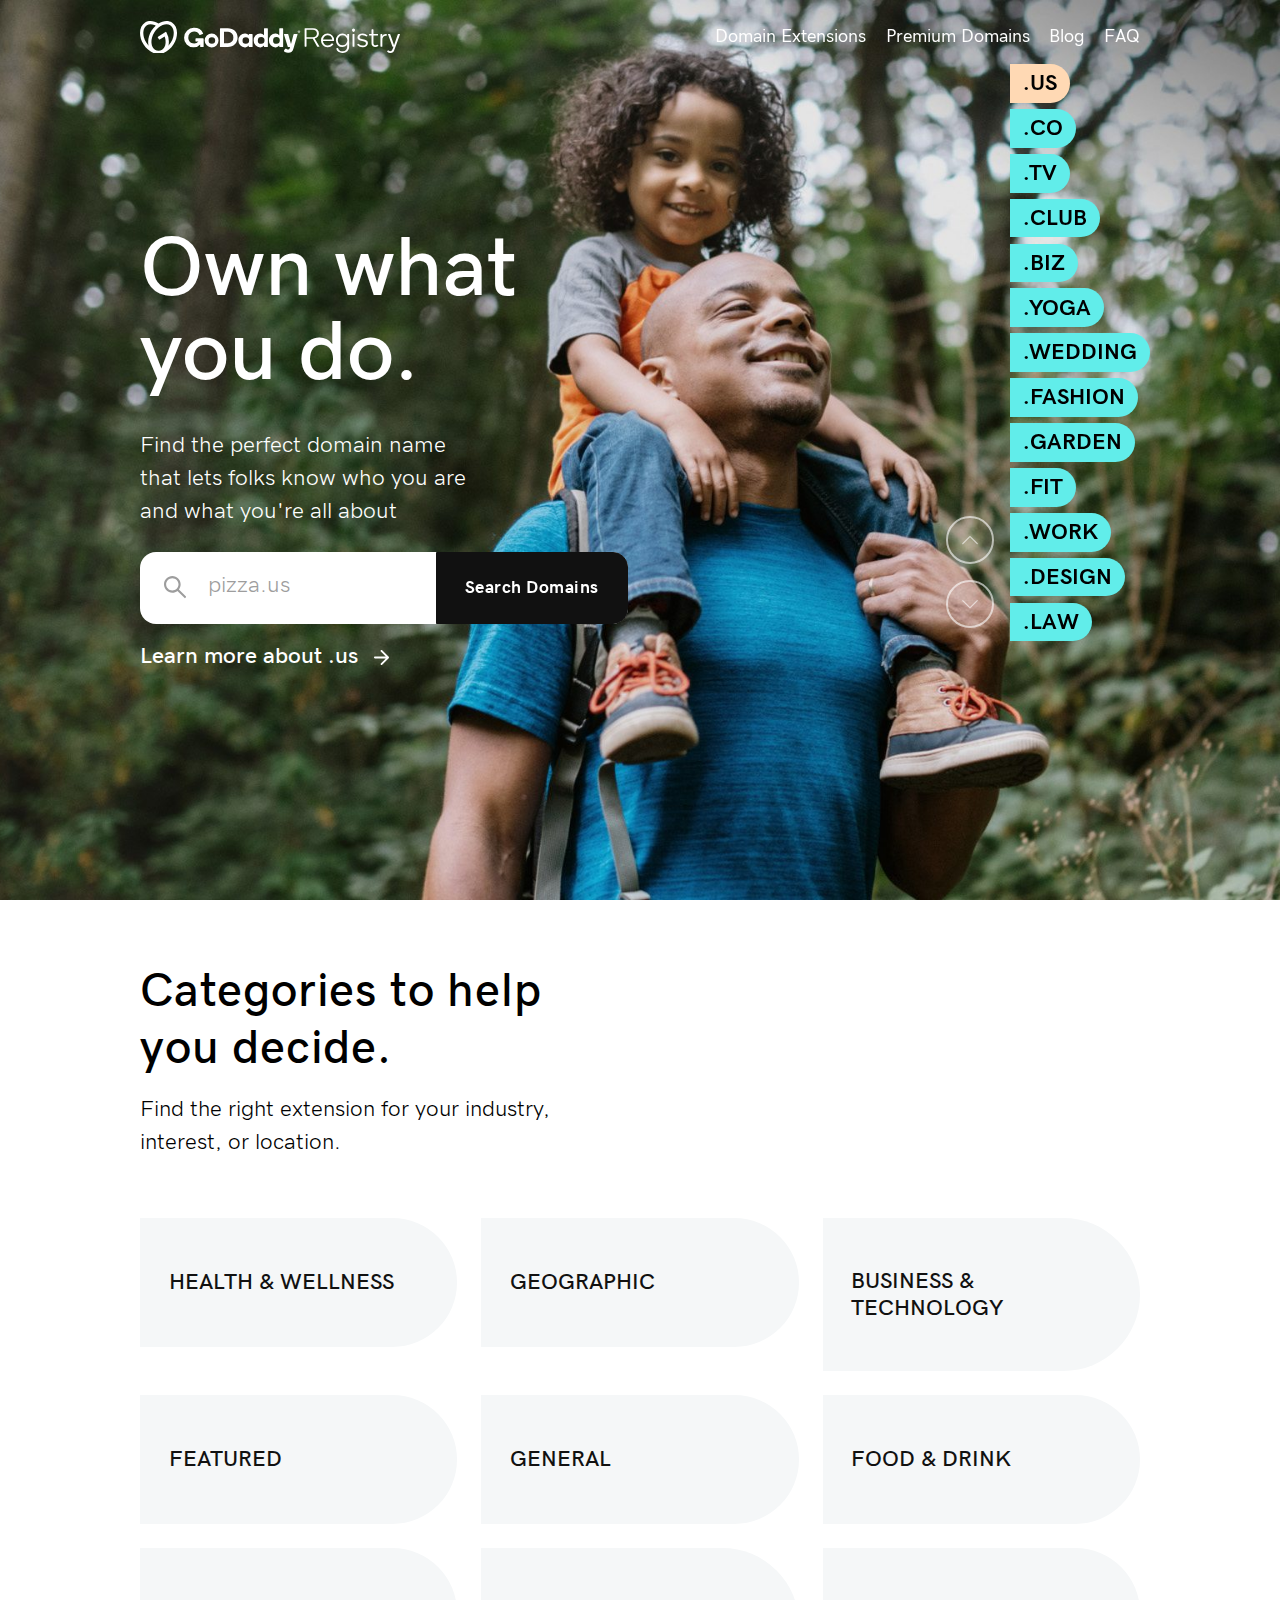
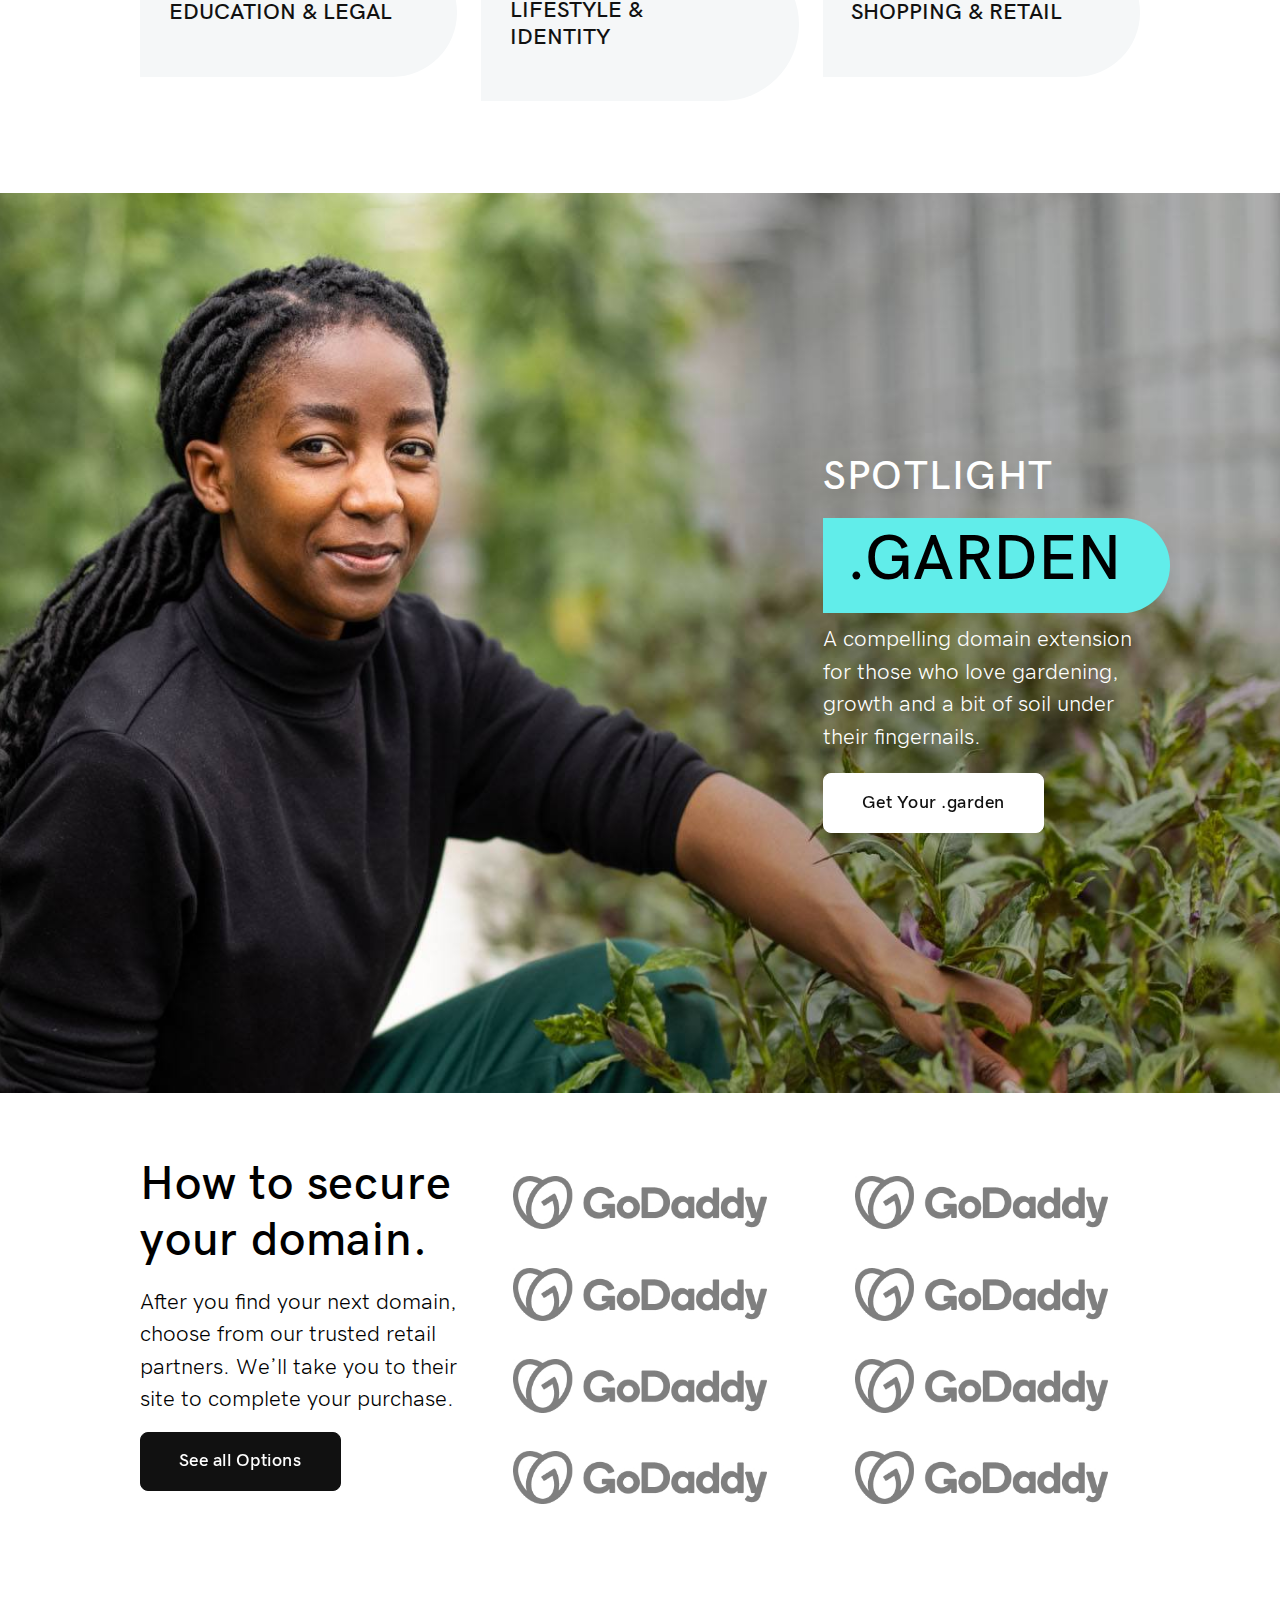
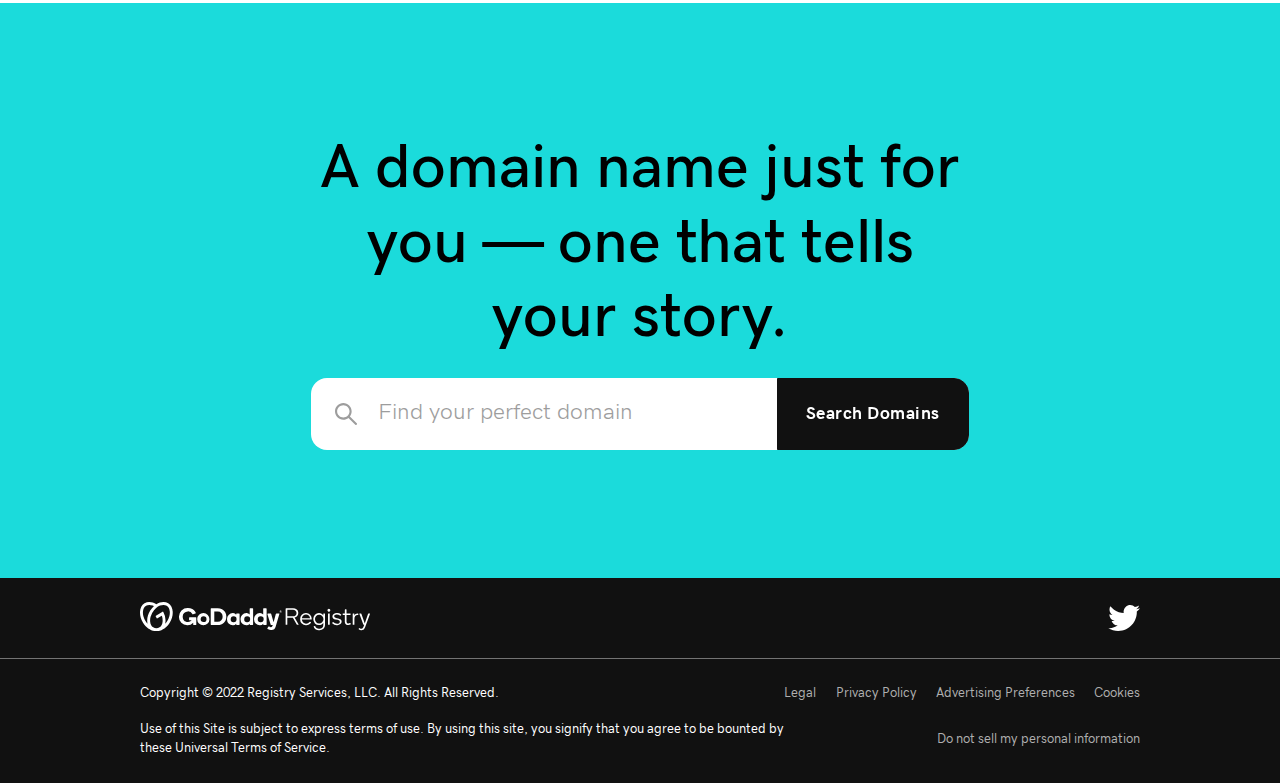
==== commit 3c10dc59: "HTML Update" ====
--- a/index.html
+++ b/index.html
@@ -90,8 +90,8 @@
                 <div class="swiper-wrapper">
                     <div class="swiper-slide">
                         <div class="hero-banner-slider-box d-flex align-items-end align-items-md-center">
-                            <div class="banner-img d-none d-md-block" style="background-image: url(images/hero-img-01.jpg);"></div>
-                            <div class="banner-img d-block d-md-none" style="background-image: url(images/hero-img-01.jpg);"></div>
+                            <div class="banner-img d-none d-md-block" style="background-image: url(images/img-main_marquee-dot_us-desktop.jpg);"></div>
+                            <div class="banner-img d-block d-md-none" style="background-image: url(images/img-main_marquee-dot_us-mobile.jpg);"></div>
                             <div class="container">
                                 <div class="row">
                                     <div class="col-xl-6 col-md-8">
@@ -137,8 +137,8 @@
                     </div>
                     <div class="swiper-slide">
                         <div class="hero-banner-slider-box d-flex align-items-end align-items-md-center">
-                            <div class="banner-img d-none d-md-block" style="background-image: url(images/hero-img-02.jpg);"></div>
-                            <div class="banner-img d-block d-md-none" style="background-image: url(images/hero-img-03.jpg);"></div>
+                            <div class="banner-img d-none d-md-block" style="background-image: url(images/img-main_marquee-dot_co-desktop.jpg);"></div>
+                            <div class="banner-img d-block d-md-none" style="background-image: url(images/img-main_marquee-dot_co-mobile.jpg);"></div>
                             <div class="container">
                                 <div class="row">
                                     <div class="col-xl-6 col-md-8">
@@ -184,8 +184,8 @@
                     </div>
                     <div class="swiper-slide">
                         <div class="hero-banner-slider-box d-flex align-items-end align-items-md-center">
-                            <div class="banner-img d-none d-md-block" style="background-image: url(images/hero-img-03.jpg);"></div>
-                            <div class="banner-img d-block d-md-none" style="background-image: url(images/hero-img-03.jpg);"></div>
+                            <div class="banner-img d-none d-md-block" style="background-image: url(images/img-main_marquee-dot_tv-desktop.jpg);"></div>
+                            <div class="banner-img d-block d-md-none" style="background-image: url(images/img-main_marquee-dot_tv-mobile.jpg);"></div>
                             <div class="container">
                                 <div class="row">
                                     <div class="col-xl-6 col-md-8">
@@ -231,8 +231,8 @@
                     </div>
                     <div class="swiper-slide">
                         <div class="hero-banner-slider-box d-flex align-items-end align-items-md-center">
-                            <div class="banner-img d-none d-md-block" style="background-image: url(images/hero-img-04.jpg);"></div>
-                            <div class="banner-img d-block d-md-none" style="background-image: url(images/hero-img-04.jpg);"></div>
+                            <div class="banner-img d-none d-md-block" style="background-image: url(images/img-main_marquee-dot_club-desktop.jpg);"></div>
+                            <div class="banner-img d-block d-md-none" style="background-image: url(images/img-main_marquee-dot_club-mobile.jpg);"></div>
                             <div class="container">
                                 <div class="row">
                                     <div class="col-xl-6 col-md-8">
@@ -278,8 +278,8 @@
                     </div>
                     <div class="swiper-slide">
                         <div class="hero-banner-slider-box d-flex align-items-end align-items-md-center">
-                            <div class="banner-img d-none d-md-block" style="background-image: url(images/hero-img-05.jpg);"></div>
-                            <div class="banner-img d-block d-md-none" style="background-image: url(images/hero-img-05.jpg);"></div>
+                            <div class="banner-img d-none d-md-block" style="background-image: url(images/img-main_marquee-dot_biz-desktop.jpg);"></div>
+                            <div class="banner-img d-block d-md-none" style="background-image: url(images/img-main_marquee-dot_biz-mobile.jpg);"></div>
                             <div class="container">
                                 <div class="row">
                                     <div class="col-xl-6 col-md-8">
@@ -325,8 +325,8 @@
                     </div>
                     <div class="swiper-slide">
                         <div class="hero-banner-slider-box d-flex align-items-end align-items-md-center">
-                            <div class="banner-img d-none d-md-block" style="background-image: url(images/hero-img-01.jpg);"></div>
-                            <div class="banner-img d-block d-md-none" style="background-image: url(images/hero-img-01.jpg);"></div>
+                            <div class="banner-img d-none d-md-block" style="background-image: url(images/img-main_marquee-dot_us-desktop.jpg);"></div>
+                            <div class="banner-img d-block d-md-none" style="background-image: url(images/img-main_marquee-dot_us-mobile.jpg);"></div>
                             <div class="container">
                                 <div class="row">
                                     <div class="col-xl-6 col-md-8">
@@ -372,8 +372,8 @@
                     </div>
                     <div class="swiper-slide">
                         <div class="hero-banner-slider-box d-flex align-items-end align-items-md-center">
-                            <div class="banner-img d-none d-md-block" style="background-image: url(images/hero-img-02.jpg);"></div>
-                            <div class="banner-img d-block d-md-none" style="background-image: url(images/hero-img-03.jpg);"></div>
+                            <div class="banner-img d-none d-md-block" style="background-image: url(images/img-main_marquee-dot_co-desktop.jpg);"></div>
+                            <div class="banner-img d-block d-md-none" style="background-image: url(images/img-main_marquee-dot_co-mobile.jpg);"></div>
                             <div class="container">
                                 <div class="row">
                                     <div class="col-xl-6 col-md-8">
@@ -419,8 +419,8 @@
                     </div>
                     <div class="swiper-slide">
                         <div class="hero-banner-slider-box d-flex align-items-end align-items-md-center">
-                            <div class="banner-img d-none d-md-block" style="background-image: url(images/hero-img-03.jpg);"></div>
-                            <div class="banner-img d-block d-md-none" style="background-image: url(images/hero-img-03.jpg);"></div>
+                            <div class="banner-img d-none d-md-block" style="background-image: url(images/img-main_marquee-dot_tv-desktop.jpg);"></div>
+                            <div class="banner-img d-block d-md-none" style="background-image: url(images/img-main_marquee-dot_tv-mobile.jpg);"></div>
                             <div class="container">
                                 <div class="row">
                                     <div class="col-xl-6 col-md-8">
@@ -466,8 +466,8 @@
                     </div>
                     <div class="swiper-slide">
                         <div class="hero-banner-slider-box d-flex align-items-end align-items-md-center">
-                            <div class="banner-img d-none d-md-block" style="background-image: url(images/hero-img-04.jpg);"></div>
-                            <div class="banner-img d-block d-md-none" style="background-image: url(images/hero-img-04.jpg);"></div>
+                            <div class="banner-img d-none d-md-block" style="background-image: url(images/img-main_marquee-dot_club-desktop.jpg);"></div>
+                            <div class="banner-img d-block d-md-none" style="background-image: url(images/img-main_marquee-dot_club-mobile.jpg);"></div>
                             <div class="container">
                                 <div class="row">
                                     <div class="col-xl-6 col-md-8">
@@ -513,8 +513,8 @@
                     </div>
                     <div class="swiper-slide">
                         <div class="hero-banner-slider-box d-flex align-items-end align-items-md-center">
-                            <div class="banner-img d-none d-md-block" style="background-image: url(images/hero-img-05.jpg);"></div>
-                            <div class="banner-img d-block d-md-none" style="background-image: url(images/hero-img-05.jpg);"></div>
+                            <div class="banner-img d-none d-md-block" style="background-image: url(images/img-main_marquee-dot_biz-desktop.jpg);"></div>
+                            <div class="banner-img d-block d-md-none" style="background-image: url(images/img-main_marquee-dot_biz-mobile.jpg);"></div>
                             <div class="container">
                                 <div class="row">
                                     <div class="col-xl-6 col-md-8">
@@ -560,8 +560,8 @@
                     </div>
                     <div class="swiper-slide">
                         <div class="hero-banner-slider-box d-flex align-items-end align-items-md-center">
-                            <div class="banner-img d-none d-md-block" style="background-image: url(images/hero-img-01.jpg);"></div>
-                            <div class="banner-img d-block d-md-none" style="background-image: url(images/hero-img-01.jpg);"></div>
+                            <div class="banner-img d-none d-md-block" style="background-image: url(images/img-main_marquee-dot_us-desktop.jpg);"></div>
+                            <div class="banner-img d-block d-md-none" style="background-image: url(images/img-main_marquee-dot_us-mobile.jpg);"></div>
                             <div class="container">
                                 <div class="row">
                                     <div class="col-xl-6 col-md-8">
@@ -607,8 +607,8 @@
                     </div>
                     <div class="swiper-slide">
                         <div class="hero-banner-slider-box d-flex align-items-end align-items-md-center">
-                            <div class="banner-img d-none d-md-block" style="background-image: url(images/hero-img-02.jpg);"></div>
-                            <div class="banner-img d-block d-md-none" style="background-image: url(images/hero-img-03.jpg);"></div>
+                            <div class="banner-img d-none d-md-block" style="background-image: url(images/img-main_marquee-dot_co-desktop.jpg);"></div>
+                            <div class="banner-img d-block d-md-none" style="background-image: url(images/img-main_marquee-dot_co-mobile.jpg);"></div>
                             <div class="container">
                                 <div class="row">
                                     <div class="col-xl-6 col-md-8">
@@ -654,8 +654,8 @@
                     </div>
                     <div class="swiper-slide">
                         <div class="hero-banner-slider-box d-flex align-items-end align-items-md-center">
-                            <div class="banner-img d-none d-md-block" style="background-image: url(images/hero-img-03.jpg);"></div>
-                            <div class="banner-img d-block d-md-none" style="background-image: url(images/hero-img-03.jpg);"></div>
+                            <div class="banner-img d-none d-md-block" style="background-image: url(images/img-main_marquee-dot_tv-desktop.jpg);"></div>
+                            <div class="banner-img d-block d-md-none" style="background-image: url(images/img-main_marquee-dot_tv-mobile.jpg);"></div>
                             <div class="container">
                                 <div class="row">
                                     <div class="col-xl-6 col-md-8">
@@ -701,8 +701,8 @@
                     </div>
                     <div class="swiper-slide">
                         <div class="hero-banner-slider-box d-flex align-items-end align-items-md-center">
-                            <div class="banner-img d-none d-md-block" style="background-image: url(images/hero-img-04.jpg);"></div>
-                            <div class="banner-img d-block d-md-none" style="background-image: url(images/hero-img-04.jpg);"></div>
+                            <div class="banner-img d-none d-md-block" style="background-image: url(images/img-main_marquee-dot_club-desktop.jpg);"></div>
+                            <div class="banner-img d-block d-md-none" style="background-image: url(images/img-main_marquee-dot_club-mobile.jpg);"></div>
                             <div class="container">
                                 <div class="row">
                                     <div class="col-xl-6 col-md-8">
@@ -793,7 +793,7 @@
                     <div class="swiper-wrapper">
                         <div class="swiper-slide">
                             <a href="#" class="tld-category-box">
-                                <div class="tld-category-img" style="background-image: url(images/tld-category-01.jpg);">
+                                <div class="tld-category-img" style="background-image: url(images/img-homepage-category_section-health_wellness.jpg);">
                                 </div>
                                 <div class="tld-category-info">
                                     <h5>Health & Wellness 
@@ -808,7 +808,7 @@
                         </div>
                         <div class="swiper-slide">
                             <a href="#" class="tld-category-box">
-                                <div class="tld-category-img" style="background-image: url(images/tld-category-02.jpg);">
+                                <div class="tld-category-img" style="background-image: url(images/img-homepage-category_section-geographic.jpg);">
                                 </div>
                                 <div class="tld-category-info">
                                     <h5>Geographic 
@@ -823,7 +823,7 @@
                         </div>
                         <div class="swiper-slide">
                             <a href="#" class="tld-category-box">
-                                <div class="tld-category-img" style="background-image: url(images/tld-category-01.jpg);">
+                                <div class="tld-category-img" style="background-image: url(images/img-homepage-category_section-business_technology.jpg);">
                                 </div>
                                 <div class="tld-category-info">
                                     <h5>Business & Technology 
@@ -838,7 +838,7 @@
                         </div>
                         <div class="swiper-slide">
                             <a href="#" class="tld-category-box">
-                                <div class="tld-category-img" style="background-image: url(images/tld-category-02.jpg);">
+                                <div class="tld-category-img" style="background-image: url(images/img-homepage-category_section-featured.jpg);">
                                 </div>
                                 <div class="tld-category-info">
                                     <h5>Featured 
@@ -853,7 +853,7 @@
                         </div>
                         <div class="swiper-slide">
                             <a href="#" class="tld-category-box">
-                                <div class="tld-category-img" style="background-image: url(images/tld-category-01.jpg);">
+                                <div class="tld-category-img" style="background-image: url(images/img-homepage-category_section-general.jpg);">
                                 </div>
                                 <div class="tld-category-info">
                                     <h5>General 
@@ -868,7 +868,7 @@
                         </div>
                         <div class="swiper-slide">
                             <a href="#" class="tld-category-box">
-                                <div class="tld-category-img" style="background-image: url(images/tld-category-02.jpg);">
+                                <div class="tld-category-img" style="background-image: url(images/img-homepage-category_section-food_drink.jpg);">
                                 </div>
                                 <div class="tld-category-info">
                                     <h5>Food & Drink 
@@ -883,7 +883,7 @@
                         </div>
                         <div class="swiper-slide">
                             <a href="#" class="tld-category-box">
-                                <div class="tld-category-img" style="background-image: url(images/tld-category-01.jpg);">
+                                <div class="tld-category-img" style="background-image: url(images/img-homepage-category_section-education_legal.jpg);">
                                 </div>
                                 <div class="tld-category-info">
                                     <h5>Education & Legal 
@@ -898,7 +898,7 @@
                         </div>
                         <div class="swiper-slide">
                             <a href="#" class="tld-category-box">
-                                <div class="tld-category-img" style="background-image: url(images/tld-category-02.jpg);">
+                                <div class="tld-category-img" style="background-image: url(images/img-homepage-category_section-lifestyle_identity.jpg);">
                                 </div>
                                 <div class="tld-category-info">
                                     <h5>Lifestyle & Identity 
@@ -913,7 +913,7 @@
                         </div>
                         <div class="swiper-slide">
                             <a href="#" class="tld-category-box">
-                                <div class="tld-category-img" style="background-image: url(images/tld-category-01.jpg);">
+                                <div class="tld-category-img" style="background-image: url(images/img-homepage-category_section-shopping_retail.jpg);">
                                 </div>
                                 <div class="tld-category-info">
                                     <h5>Shopping & Retail 
@@ -935,9 +935,9 @@
             </div>
         </div>
     </div>
-    <div class="section-row spot-light-row">
-        <div class="bg-img d-none d-md-block" style="background-image: url(images/spot-light-bg.jpg);"></div>
-        <div class="bg-img d-block d-md-none" style="background-image: url(images/spot-light-bg.jpg);"></div>
+    <div class="section-row spot-light-row d-md-flex align-items-center">
+        <div class="bg-img d-none d-md-block" style="background-image: url(images/img-homepage-spotlight_section-dot_garden-desktop.jpg);"></div>
+        <div class="bg-img d-block d-md-none" style="background-image: url(images/img-homepage-spotlight_section-dot_garden-mobile.jpg);"></div>
         <div class="container">
             <div class="row justify-content-end">
                 <div class="col-xl-4 col-lg-5 col-md-6">
@@ -945,7 +945,7 @@
                         <h5>Spotlight</h5>
                         <h3>.GARDEN</h3>
                         <p>A compelling domain extension for those who love gardening, growth and a bit of soil under their fingernails.</p>
-                        <a href="#" class="btn btn-white">Get Your .garden</a>
+                        <a href="#" class="btn btn-secondary"><span>Get Your .garden<svg width="20" height="13" viewBox="0 0 20 13" fill="none" xmlns="http://www.w3.org/2000/svg"><path fill-rule="evenodd" clip-rule="evenodd" d="M14.0853 0.5L13 1.60097L17.0407 5.7H0V7.3H17.0407L13 11.399L14.0853 12.5L20 6.5L14.0853 0.5Z"/></svg></span></a>
                     </div>
                 </div>
             </div>
@@ -960,7 +960,7 @@
                         <p>After you find your next domain, choose from our trusted retail partners. We’ll take you
                             to their site to complete your purchase.</p>
                         <div class="mt-3">
-                            <a href="#" class="btn btn-primary">See all options</a>
+                            <a href="#" class="btn btn-primary"><span>See all Options<svg width="20" height="13" viewBox="0 0 20 13" fill="none" xmlns="http://www.w3.org/2000/svg"><path fill-rule="evenodd" clip-rule="evenodd" d="M14.0853 0.5L13 1.60097L17.0407 5.7H0V7.3H17.0407L13 11.399L14.0853 12.5L20 6.5L14.0853 0.5Z"/></svg></span></a>
                         </div>
                     </div>
                 </div>
--- a/css/style.css
+++ b/css/style.css
@@ -75,11 +75,16 @@
 h5 { font-size:1.125rem; }
 h6 { font-size:1rem; }
 
+.font-xl { font-size: 1.5rem; }
+.font-l { font-size: 1.125rem; }
+
 ul li { line-height:1.45; }
 img { max-width: 100%; height: auto; }
 
 .container { max-width: 1638px; width: 80%; }
 #main { position: relative; z-index: 2; }
+
+
 
 /* =Header Css
 ========================================================================================*/
@@ -153,17 +158,34 @@
 /* =Form Css
 ========================================================================================*/
 .btn { font-weight: normal; font-family: 'GDSherpa-Semibold', 'Lato', sans-serif; padding: 1.3rem 2.9rem; font-size: 1.125rem; line-height: 1.25; text-decoration: none !important; border-width: 1px; border-style: solid; box-shadow: none !important; letter-spacing: 0.03rem; transition: 0.5s all; border-radius: 0.5rem; }
+.btn span { display: inline-block; position: relative; transition: 0.5s all; will-change: transform; }
+.btn:hover span, .btn:active span, .btn:focus span { transform: translate3d(-1rem, 0, 0); }
+.btn svg { position: absolute; width: 1.1em; right: 0rem; opacity: 0; top: 50%; transform: translateY(-50%); transition: 0.5s all; will-change: right, opacity; top: 0.8rem }
+.btn:hover svg, .btn:active svg, .btn:focus svg { opacity: 1; right: -2rem; }
 
 .btn.btn-primary { background: #111111; border-color: #111111; color: #fff; }
-.btn.btn-primary:hover { background: #61edea; border-color: #61edea; color: #111111; }
-.btn.btn-secondary { background: #181C42; border-color: #181C42; color: #fff; }
-.btn.btn-secondary:hover { background: #FC466B; border-color: #FC466B; color: #fff; }
-.btn.btn-ico { padding: 0; height: 42px; width: 42px; text-align: center; line-height: 42px; font-size: 20px; }
-.btn.btn-white { background: #fff; border-color: #fff; color: #111111; }
-.btn.btn-white:hover { background: #111111; border-color: #111111; color: #fff; }
-.btn.btn-white.btn-outline { background: transparent; color: #fff; border-color: #fff; }
-.btn.btn-white.btn-outline:hover { background-color: #fff; color: #111111; border-color: #fff; }
+.btn.btn-primary:hover { background: #1BDBDB; border-color: #1BDBDB; color: #111111; }
+.btn.btn-primary:focus, .btn.btn-primary:active { background: #61EDEA; border-color: #61EDEA; color: #111111; }
+.btn.btn-primary svg path { fill:#111111; }
+
+.btn.btn-primary.btn-outline { background: transparent; color: #111; }
+.btn.btn-primary.btn-outline:hover { background: transparent; border-color: #111111; color: #111111; }
+.btn.btn-primary.btn-outline:focus, .btn.btn-primary.btn-outline:active { background: #111111; border-color: #111111; color: #fff; }
+.btn.btn-primary.btn-outline svg path { fill:#111111; transition: 0.5s all; }
+.btn.btn-primary.btn-outline:focus svg path, .btn.btn-primary.btn-outline:active svg path { fill:#fff; }
+
+.btn.btn-secondary { background: #fff; border-color: #fff; color: #111111; }
+.btn.btn-secondary:hover { background: #1BDBDB; border-color: #1BDBDB; color: #111111; }
+.btn.btn-secondary:focus, .btn.btn-secondary:active { background: #61EDEA; border-color: #61EDEA; color: #111111; }
+.btn.btn-secondary svg path { fill:#111111; }
+
+.btn.btn-sm { font-size: 1rem; padding: 0.9rem 2.675rem 1.1rem; }
+.btn.btn-sm svg { top: 0.7rem; }
+.btn.btn-sm:hover svg, .btn.btn-sm:active svg, .btn.btn-sm:focus svg { right: -1.5rem; }
+
 .btn.btn-xs { font-size: 0.85rem; padding: 0.9rem 1.7rem; }
+.btn.btn-xs svg { top: 0.6rem; }
+.btn.btn-xs:hover svg, .btn.btn-xs:active svg, .btn.btn-xs:focus svg { right: -1.3rem; }
 
 .form-group { margin-bottom: 1rem; }
 .form-group label { color: #637E9F; letter-spacing: 0.015rem; margin: 0 0 0.3rem 0; }
@@ -192,7 +214,7 @@
 .hero-text-details { max-width: 442px; width: 100%; margin-bottom: 1.5rem; }
 .hero-text-details p { margin: 0; }
 .hero-banner-slider-box { position: relative; z-index: 1; height: 100vh; min-height: 950px;  padding: 5rem 0; background-color: #111; }
-.hero-banner-slider-box:after { content: ""; position: absolute; top: 0; left: 0; right: 0; bottom: 0; margin: auto; z-index: -1; background: linear-gradient(85.3deg, rgba(0, 0, 0, 0.5) 27.26%, rgba(0, 0, 0, 0) 51.78%), linear-gradient(227.32deg, rgba(0, 0, 0, 0.3) 5.59%, rgba(0, 0, 0, 0) 26.86%); }
+/*.hero-banner-slider-box:after { content: ""; position: absolute; top: 0; left: 0; right: 0; bottom: 0; margin: auto; z-index: -1; background: linear-gradient(85.3deg, rgba(0, 0, 0, 0.5) 27.26%, rgba(0, 0, 0, 0) 51.78%), linear-gradient(227.32deg, rgba(0, 0, 0, 0.3) 5.59%, rgba(0, 0, 0, 0) 26.86%); }*/
 .banner-img { position: absolute; left: 0; right: 0; top: 0; bottom: 0; background-repeat: no-repeat; background-size: cover; background-position: 50% 50%; z-index: -1; opacity: 0;  visibility: hidden; transition: 0.5s all; }
 .swiper-slide-active .banner-img { opacity: 1; visibility: visible; }
 .home-slider-main-box { position: relative; } 
@@ -246,12 +268,12 @@
 .tld-category-box:hover .tld-category-info .arrow-ico { opacity: 1; visibility: visible; transform: none; }
 
 
-.spot-light-row { position: relative; z-index: 1; }
+.spot-light-row { position: relative; z-index: 1; min-height: 100vh; }
 .bg-img { position: absolute; left: 0; right: 0; top: 0; bottom: 0; margin: auto; background-size: cover; background-repeat: no-repeat; background-position: 50% 50%; z-index: -1; }
 .bg-img img { display: none; }
 .spot-light-box { margin: 8rem 0; color: #fff; font-size: 1.5rem;}
 .spot-light-box h5 { color: #fff; font-weight: 400; letter-spacing: 0.08rem; margin-bottom: 1rem; font-size: 2.945rem; text-transform: uppercase; }
-.spot-light-box h3 { display: inline-block; font-size: 4.765rem; background: #61edea; padding: 0.5rem 3rem 0.5rem 1.5rem; border-radius: 0 150px 150px 0; }
+.spot-light-box h3 { display: inline-block; font-size: 4.765rem; background: #61edea; padding: 0.7rem 3rem 1.3rem 1.5rem; line-height: 1; border-radius: 0 150px 150px 0; }
 .purchase-domain-logo figure { margin: 0; padding: 1.2rem 2rem; text-align: center; }
 .purchase-domain-logo figure img { max-width: 100%; width: auto; height: auto; filter: grayscale(1); }
 .about-box { padding: 5rem 0; }
--- a/css/responsive.css
+++ b/css/responsive.css
@@ -7,16 +7,17 @@
 /*==========================================================================================================*/
 @media only screen and (max-width: 1399px) {
 	.tld-name { padding: 0.2rem 0.8rem; font-size: 1.4rem; }
-	.tld-slider { height: 650px; margin-top: 4rem; }
-	h1 { font-size: 5.988rem; }
+	.tld-slider { height: 580px; margin-top: 4rem; }
+	h1 { font-size: 5.288rem; }
 	h2 { font-size: 3.865rem; }
-	.hero-text, .tld-link { font-size: 1.52rem; }
+	.hero-text-details { max-width: 340px; }
+	.hero-text, .tld-link { font-size: 1.42rem; }
 	.tld-link { margin-top: 1rem; }
-	.tld-search-form .form-control { height: 4rem; font-size: 1.62rem; padding-bottom: 1.3rem; }
-	.tld-search-form .search-btn { font-size: 1.3rem; width: 13rem; }
-	.search-ico { height: 1.6rem; width: 1.6rem; left: 1.6rem; }
+	.tld-search-form .form-control { height: 3.5rem; font-size: 1.42rem; padding-bottom: 1.2rem; }
+	.tld-search-form .search-btn { font-size: 1.1rem; width: 12rem; }
+	.search-ico { height: 1.4rem; width: 1.4rem; left: 1.5rem; }
 	.tld-search-form { padding: 0.5rem 13.5rem 0.5rem 3.3rem; }
-	.hero-banner-slider-box { min-height: 760px; padding: 3.6rem 0; }
+	.hero-banner-slider-box { min-height: 680px; padding: 3.6rem 0; }
 	.section-title { font-size: 1.4rem; }
 	.tld-category-box { padding: 3.1rem 1.8rem; }
 	.tld-category-box h5 { font-size: 1.4rem; }
@@ -36,6 +37,11 @@
 	.spot-light-box { margin: 5rem 0; }
 	.spot-light-box h3 { font-size: 2.5rem; }
 	.btn { padding: 0.9rem 2rem; font-size: 0.9rem; }
+	.btn:hover svg, .btn:active svg, .btn:focus svg { right: -1.5rem; }
+	.btn svg { top: 0.6rem; }
+	.btn.btn-sm { font-size: 0.8rem; padding: 0.7rem 2.175rem 0.8rem; }
+	.btn.btn-sm svg { top: 0.6rem; }
+	.btn.btn-sm:hover svg, .btn.btn-sm:active svg, .btn.btn-sm:focus svg { right: -1.3rem; }
 	.purchase-domain-logo figure { padding: 0.9rem; }
 	.about-box h5 { margin-bottom: 1.3rem; }
 	.about-box { padding: 4rem 0; }
@@ -107,11 +113,12 @@
 	.tld-search-form .form-control { height: 45px; font-size: 1.2rem; }
 	.search-ico { height: 1.3rem; width: 1.3rem; left: 1.1rem; }
 	.tld-search-form { padding: 0.4rem 4.8rem 0.4rem 0.5rem; border-radius: 0.5rem; }
-	.tld-search-form .search-btn { width: 4rem; padding: 0.4rem 1.4rem; background-color: #fff; border: 0; }
+	.tld-search-form .search-btn { width: 4rem; padding: 0.4rem 1.4rem; background-color: #fff; border: 0; border-radius: 0 8px 8px 0; }
 	.search-btn:hover .search-ico svg path { fill:#000000; }
 	.search-ico { display: none; }
 	.search-btn span { display: none; }
-	.search-btn span.search-ico { display: block; }
+	.search-btn span.search-ico { display: block; transform: none; }
+	.search-btn span.search-ico svg { position: static; transform: none; opacity: 1; visibility: visible; }
 	.hero-banner-row { padding: 4rem 0; }
 	.section-title { margin-bottom: 1.6rem; }
 	.swiper-nav .swiper-button-next, .swiper-nav .swiper-button-prev { width: 2.4rem; height: 2.5rem; }
@@ -132,8 +139,8 @@
 	
 	.purchase-domain-logo figure { padding: 0.4rem; margin: 0.2rem 0; }
 	.about-box { padding: 2rem 0; }
-	.hero-banner-slider-box { min-height: 100vh; height: auto; }
-	.hero-banner-slider-box::after { background: linear-gradient(180deg, rgba(0, 0, 0, 0.5) 0%, rgba(0, 0, 0, 0) 23.44%), linear-gradient(180deg, rgba(0, 0, 0, 0) 34.04%, #000000 100%); }
+	.hero-banner-slider-box { min-height: 100vh; height: auto; padding: 3.6rem 0 2.125rem 0; }
+	/*.hero-banner-slider-box::after { background: linear-gradient(180deg, rgba(0, 0, 0, 0.5) 0%, rgba(0, 0, 0, 0) 23.44%), linear-gradient(180deg, rgba(0, 0, 0, 0) 34.04%, #000000 100%); }*/
 	.hero-text, .tld-link, .spot-light-box { font-size: 1.1rem; }
 	.hero-text { margin-top: 9rem; } 
 	.hero-text h1 { padding-right: 7rem; }
@@ -146,6 +153,12 @@
 	.spot-light-row:after { content: ""; position: absolute; top: 0; left: 0; right: 0; bottom: 0; margin: auto; z-index: -1; background: linear-gradient(200.11deg, rgba(0, 0, 0, 0) 40.78%, rgba(0, 0, 0, 0.8) 69.89%); }
 	.footer-top:after { content: ""; position: absolute; left: var(--bs-gutter-x,.75rem); right: var(--bs-gutter-x,.75rem); bottom: 0; height: 1px; background: #747474; }
 	.footer-top { border: 0; position: relative; }
+	.spot-light-row { min-height: inherit; }
+	.spot-light-row .bg-img { background-position: top right; }
+	.font-xl { font-size: 1.125rem; }
+	.font-l { font-size: 1rem; }
+	.btn.btn-sm { font-size: 0.9rem; padding: 0.8rem 1.975rem 0.8rem; }
+	
 }
 /*==========================================================================================================*/
 /* only iphone4 landscape & Potriat 300 by 480*/
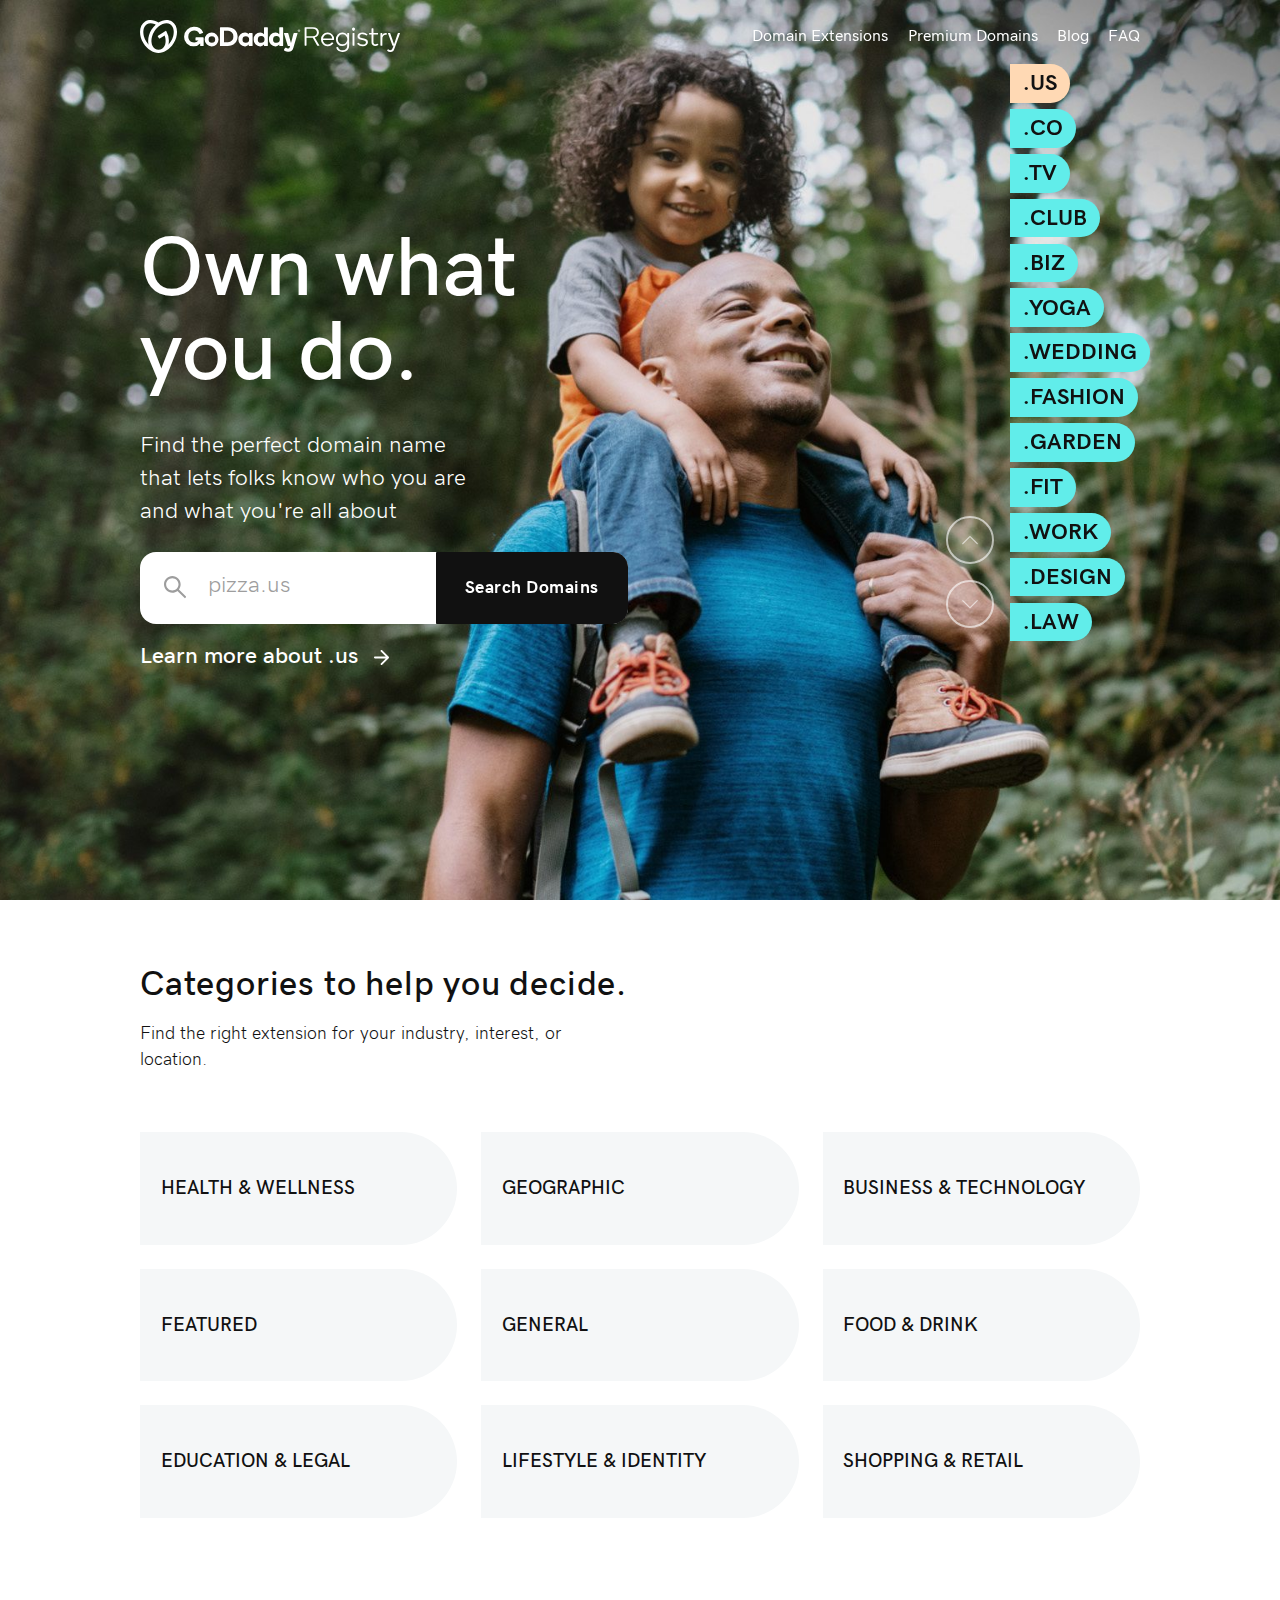
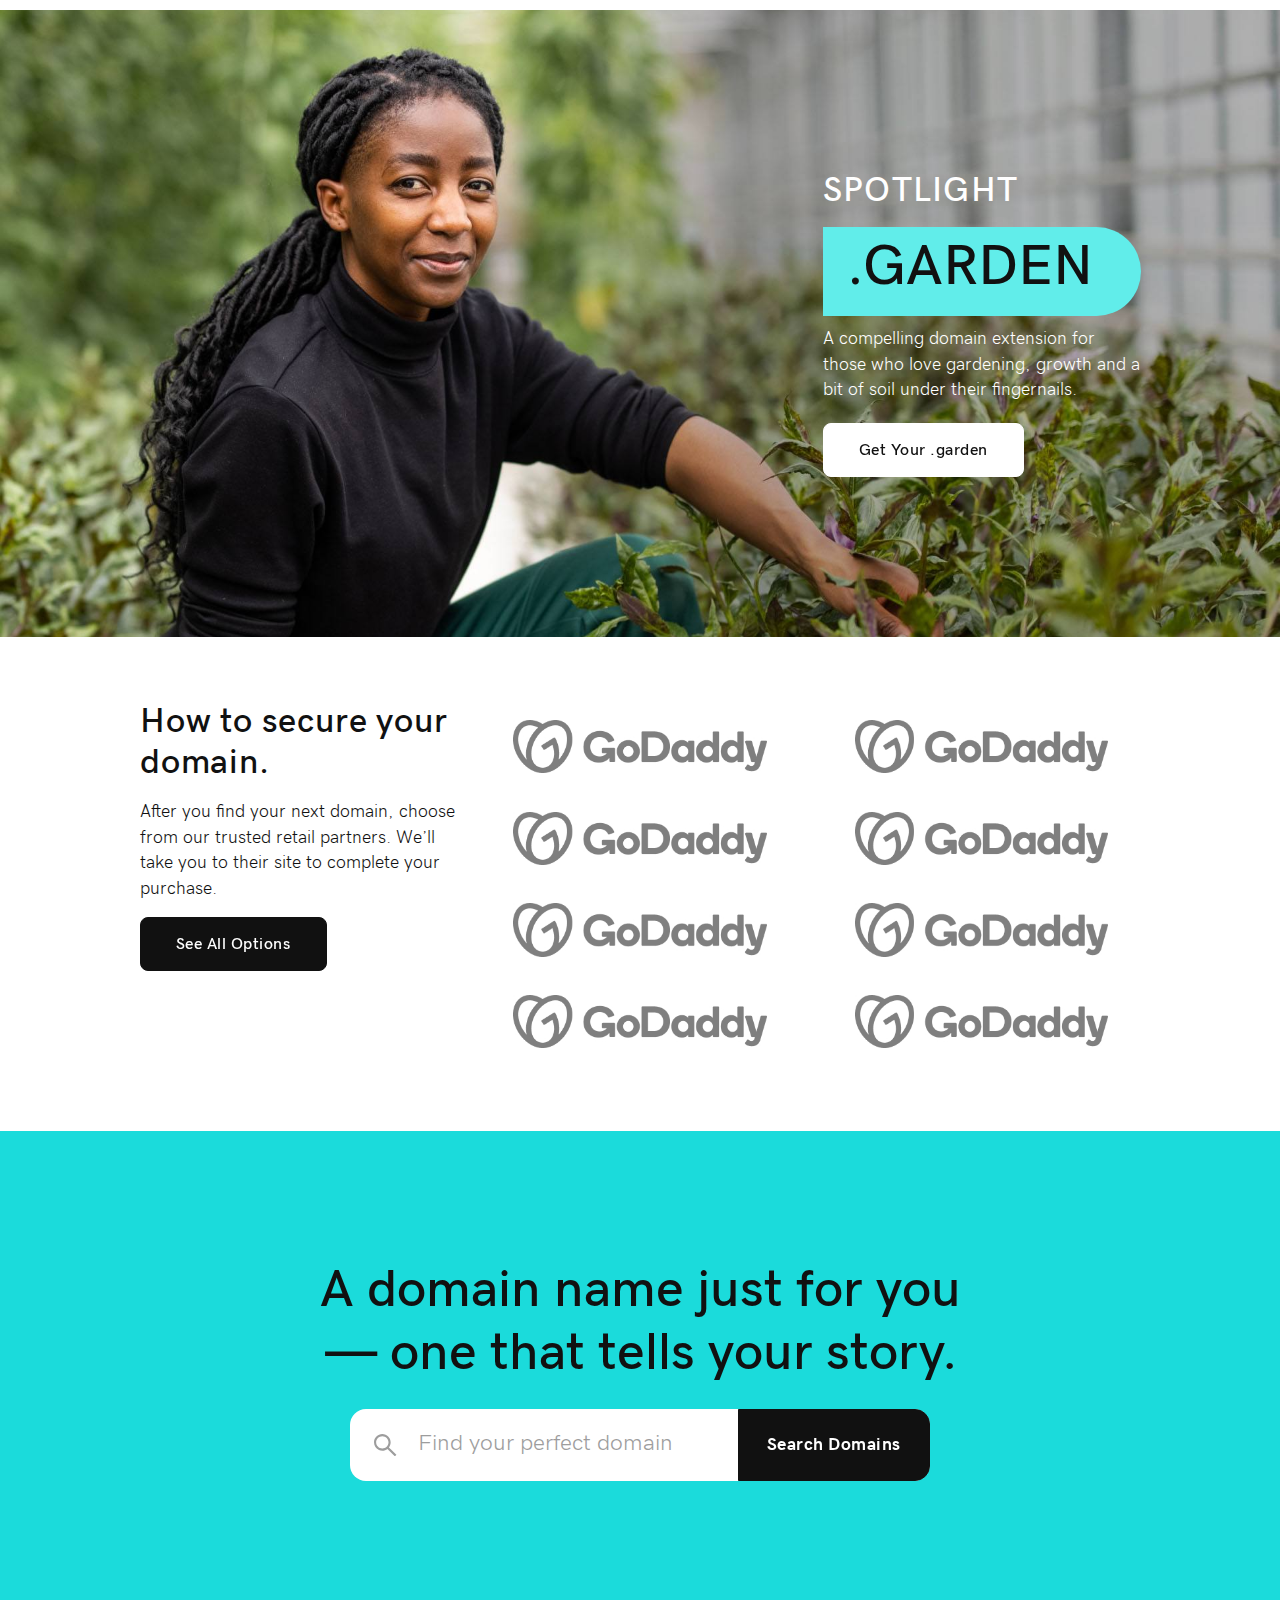
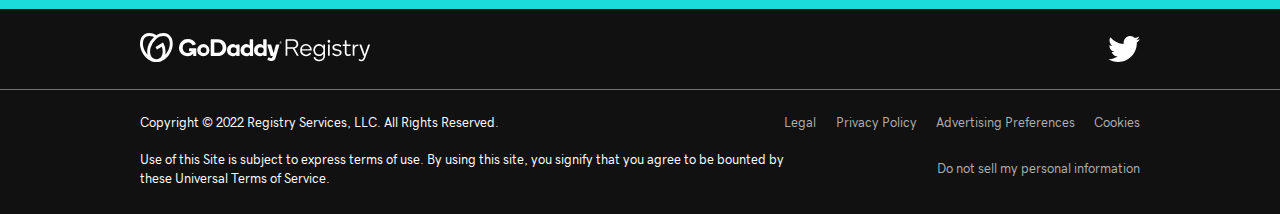
==== commit 8977c703: "QA feedback changes" ====
--- a/index.html
+++ b/index.html
@@ -955,12 +955,12 @@
         <div class="container">
             <div class="row">
                 <div class="col-md-4 ">
-                    <div class="section-title">
+                    <div class="section-title text-center text-md-start">
                         <h3>How to secure your domain.</h3>
                         <p>After you find your next domain, choose from our trusted retail partners. We’ll take you
                             to their site to complete your purchase.</p>
                         <div class="mt-3">
-                            <a href="#" class="btn btn-primary"><span>See all Options<svg width="20" height="13" viewBox="0 0 20 13" fill="none" xmlns="http://www.w3.org/2000/svg"><path fill-rule="evenodd" clip-rule="evenodd" d="M14.0853 0.5L13 1.60097L17.0407 5.7H0V7.3H17.0407L13 11.399L14.0853 12.5L20 6.5L14.0853 0.5Z"/></svg></span></a>
+                            <a href="#" class="btn btn-primary"><span>See All Options<svg width="20" height="13" viewBox="0 0 20 13" fill="none" xmlns="http://www.w3.org/2000/svg"><path fill-rule="evenodd" clip-rule="evenodd" d="M14.0853 0.5L13 1.60097L17.0407 5.7H0V7.3H17.0407L13 11.399L14.0853 12.5L20 6.5L14.0853 0.5Z"/></svg></span></a>
                         </div>
                     </div>
                 </div>
--- a/css/style.css
+++ b/css/style.css
@@ -52,7 +52,7 @@
 ========================================================================================*/
 html, body { -webkit-font-smoothing:antialiased; -moz-font-smoothing:antialiased; -ms-font-smoothing:antialiased; font-smoothing:antialiased; /* Fix for webkit rendering */ -webkit-text-size-adjust:100%; height: 100%; }
 html { overflow-y: inherit !important; }
-body { font-size:16px; line-height:1.45; font-weight: normal; font-family: 'GDSherpa-Regular', Arial, Helvetica, sans-serif; color:#000; }
+body { font-size:16px; line-height:1.45; font-weight: normal; font-family: 'GDSherpa-Regular', Arial, Helvetica, sans-serif; color:#111; }
 img { vertical-align:top; border:0; }
 a, input[type="button"], input[type="submit"], button, table th, table td { -webkit-transition:0.5s all; transition:0.5s all; }
 .allanim { -webkit-transition:0.5s all; transition:0.5s all; }
@@ -67,7 +67,7 @@
 small, .small { font-size: 85%; }
 sub, sup { font-size:80% }
 p { margin:0 0 20px 0; }
-h1,h2, h3, h4, h5, h6 { line-height:1.2; margin:0 0 10px; color: #000; font-family: 'GDSherpa-Semibold', 'Lato', sans-serif; }
+h1,h2, h3, h4, h5, h6 { line-height:1.2; margin:0 0 10px; color: #111; font-family: 'GDSherpa-Semibold', 'Lato', sans-serif; }
 h1 { font-size:7.688rem; } 
 h2 { font-size:4.765rem; }
 h3 { font-size:2.945rem; }
@@ -157,7 +157,7 @@
 
 /* =Form Css
 ========================================================================================*/
-.btn { font-weight: normal; font-family: 'GDSherpa-Semibold', 'Lato', sans-serif; padding: 1.3rem 2.9rem; font-size: 1.125rem; line-height: 1.25; text-decoration: none !important; border-width: 1px; border-style: solid; box-shadow: none !important; letter-spacing: 0.03rem; transition: 0.5s all; border-radius: 0.5rem; }
+.btn { font-weight: normal; font-family: 'GDSherpa-Semibold', 'Lato', sans-serif; padding: 1.3rem 2.9rem; font-size: 1.125rem; line-height: 1.25; text-decoration: none !important; border-width: 1px; border-style: solid; box-shadow: none !important; letter-spacing: 0.03rem; transition: 0.5s all; border-radius: 8px; }
 .btn span { display: inline-block; position: relative; transition: 0.5s all; will-change: transform; }
 .btn:hover span, .btn:active span, .btn:focus span { transform: translate3d(-1rem, 0, 0); }
 .btn svg { position: absolute; width: 1.1em; right: 0rem; opacity: 0; top: 50%; transform: translateY(-50%); transition: 0.5s all; will-change: right, opacity; top: 0.8rem }
@@ -231,10 +231,11 @@
 .search-ico svg path { fill:#9d9d9d; transition: 0.5s all; }
 .tld-search-form .form-control { height: 5rem; font-size:1.82rem; border: 0; box-shadow: none; background: transparent; border-radius: 0; padding-bottom: 1.6rem; }
 .tld-search-form .search-btn { position: absolute; top: 0; right: 0; bottom: 0; border-radius: 0 15px 15px 0; font-size: 1.5rem; width: 17rem; font-family: "GDSherpa-Bold"; font-weight: normal; padding: 0.4rem 1.2rem; }
+.tld-search-form .btn span { transform: none; }
 .hero-text h1 { color: #fff; font-weight:500; margin-bottom: 2rem; line-height: 1; }
 .tld-domain-slider { height: 73vh; height: 790px; max-width: 350px; margin-left: auto; margin-right: 0; margin-top: 2rem; }
 .tld-domain-slider .swiper-wrapper { padding-left: 5rem; }
-.tld-name { background: #61edea; color: #000; font-size: 1.5rem; font-weight: normal; padding: 0.4rem 1rem; display: inline-block; border-radius: 0 50px 50px 0; transition: 0.5s all; text-transform: uppercase; font-family: "GDSherpa-Bold"; cursor: pointer; }
+.tld-name { background: #61edea; color: #111; font-size: 1.5rem; font-weight: normal; padding: 0.4rem 1rem; display: inline-block; border-radius: 0 50px 50px 0; transition: 0.5s all; text-transform: uppercase; font-family: "GDSherpa-Bold"; cursor: pointer; }
 /*.swiper-slide-active .tld-name,*/ .swiper-slide-thumb-active .tld-name{ background: #ffd9b4; }
 .slider-nav { position: absolute; bottom: 0; left: 0; }
 .slider-nav .swiper-button-next, .slider-nav .swiper-button-prev { width: 3rem; height: 3rem; color: #fff; border: 2px solid #fff; top: 0; margin: 0; position: relative; left: 0; border-radius: 50%; transform: rotate(90deg); margin: 1rem; opacity: 0.6; transition: 0.5s all; }
@@ -251,7 +252,7 @@
 .section-title h2:last-child { margin-bottom: 0; }
 .section-title p { margin: 0; max-width: 520px; width: 100%; }
 .swiper-nav { display: flex; margin-top: 1rem; }
-.swiper-nav .swiper-button-next, .swiper-nav .swiper-button-prev { width: 3rem; height: 3rem; color: #000; border: 2px solid #000; top: 0; margin: 0; position: relative; left: 0; border-radius: 50%; opacity: 0.5; margin: 0 1rem 0 0; transition: 0.5s all; outline: none; box-shadow: none; }
+.swiper-nav .swiper-button-next, .swiper-nav .swiper-button-prev { width: 3rem; height: 3rem; color: #111; border: 2px solid #111; top: 0; margin: 0; position: relative; left: 0; border-radius: 50%; opacity: 0.5; margin: 0 1rem 0 0; transition: 0.5s all; outline: none; box-shadow: none; }
 .swiper-nav .swiper-button-next:after, .swiper-nav .swiper-button-prev:after { font-size: 1rem; font-weight: bold; }
 .swiper-nav .swiper-button-next:hover, .swiper-nav .swiper-button-prev:hover { opacity: 1; }
 
--- a/css/responsive.css
+++ b/css/responsive.css
@@ -9,7 +9,7 @@
 	.tld-name { padding: 0.2rem 0.8rem; font-size: 1.4rem; }
 	.tld-slider { height: 580px; margin-top: 4rem; }
 	h1 { font-size: 5.288rem; }
-	h2 { font-size: 3.865rem; }
+	h2 { font-size: 3.265rem; }
 	.hero-text-details { max-width: 340px; }
 	.hero-text, .tld-link { font-size: 1.42rem; }
 	.tld-link { margin-top: 1rem; }
@@ -18,14 +18,21 @@
 	.search-ico { height: 1.4rem; width: 1.4rem; left: 1.5rem; }
 	.tld-search-form { padding: 0.5rem 13.5rem 0.5rem 3.3rem; }
 	.hero-banner-slider-box { min-height: 680px; padding: 3.6rem 0; }
-	.section-title { font-size: 1.4rem; }
-	.tld-category-box { padding: 3.1rem 1.8rem; }
-	.tld-category-box h5 { font-size: 1.4rem; }
-	.spot-light-box { font-size: 1.4rem; }
-	.spot-light-box h5 { font-size: 2.545rem; }
-	.spot-light-box h3 { font-size: 3.965rem; }
-	.btn { padding: 1.1rem 2.4rem; }
+	.section-title { font-size: 1.1rem; }
+	.tld-category-box { padding: 2.8rem 1.3rem; }
+	.tld-category-box h5 { font-size: 1.2rem; }
+	.tld-category-info .arrow-ico { height: 1rem; width: 1rem; margin: 0.2rem 0 0 0.6rem; }
+	.spot-light-box { margin: 6rem 0; font-size: 1.1rem; }
+	.spot-light-box h5 { font-size: 2.145rem; }
+	.spot-light-box h3 { font-size: 3.565rem; }
+	.btn { padding: 1rem 2.2rem; font-size: 1rem; }
+	.btn:hover span, .btn:active span, .btn:focus span { transform: translate3d(-0.8rem, 0, 0); }
+	.btn:hover svg, .btn:active svg, .btn:focus svg { opacity: 1; right: -1.7rem; }
 	.section-row { padding: 4rem 0; }
+	.spot-light-row { min-height: inherit; }
+	h3 { font-size: 2.145rem; }
+	.tld-search-bottom .tld-search { margin: 0 auto; width: 88%; }
+	.navbar-nav li { font-size: 1rem; }
 
 }
 
@@ -54,7 +61,7 @@
 	.tld-search-form .search-btn { font-size: 1.1rem; width: 11.5rem; }
 	.search-ico { height: 1.4rem; width: 1.4rem; left: 1.4rem; }
 	.tld-search-form { padding: 0.5rem 12rem 0.5rem 2.5rem; }
-	h3 { font-size: 2.645rem; }
+	/* h3 { font-size: 2.645rem; } */
 	.section-title { font-size: 1.3rem; margin-bottom: 2rem; }
 	.tld-category-box { padding: 2.1rem 2rem; }
 	.tld-category-box h5 { font-size: 1.35rem; }
@@ -121,7 +128,6 @@
 	.search-btn span.search-ico svg { position: static; transform: none; opacity: 1; visibility: visible; }
 	.hero-banner-row { padding: 4rem 0; }
 	.section-title { margin-bottom: 1.6rem; }
-	.swiper-nav .swiper-button-next, .swiper-nav .swiper-button-prev { width: 2.4rem; height: 2.5rem; }
 	.swiper-nav .swiper-button-next::after, .swiper-nav .swiper-button-prev::after { font-size: 0.9rem; }
 	.spot-light-box { margin: 10rem 0 0; }
 	.spot-light-box h5 { font-size: 1.645rem; }
@@ -137,7 +143,7 @@
 	.section-row { padding: 2rem 0; }
 	.btn.btn-xs { font-size: 0.75rem; padding: 0.7rem 1.1rem; }
 	
-	.purchase-domain-logo figure { padding: 0.4rem; margin: 0.2rem 0; }
+	.purchase-domain-logo figure { padding: 1.2rem 2rem; margin: 0.2rem 0; }
 	.about-box { padding: 2rem 0; }
 	.hero-banner-slider-box { min-height: 100vh; height: auto; padding: 3.6rem 0 2.125rem 0; }
 	/*.hero-banner-slider-box::after { background: linear-gradient(180deg, rgba(0, 0, 0, 0.5) 0%, rgba(0, 0, 0, 0) 23.44%), linear-gradient(180deg, rgba(0, 0, 0, 0) 34.04%, #000000 100%); }*/
@@ -158,6 +164,9 @@
 	.font-xl { font-size: 1.125rem; }
 	.font-l { font-size: 1rem; }
 	.btn.btn-sm { font-size: 0.9rem; padding: 0.8rem 1.975rem 0.8rem; }
+	.tld-search-bottom .tld-search { width: 100%; }
+	.spot-light-box { max-width: 300px; width: 100%; }
+	.section-title.text-center p { margin-left: auto; margin-right: auto; }
 	
 }
 /*==========================================================================================================*/
@@ -174,5 +183,6 @@
 	.spot-light-box h3 { font-size: 1.813rem; }
 	.flogo { min-width: 210px; }
 	.f-social a { width: 1.625rem; }
+	.purchase-domain-logo figure { padding: 0.4rem; }
 
 }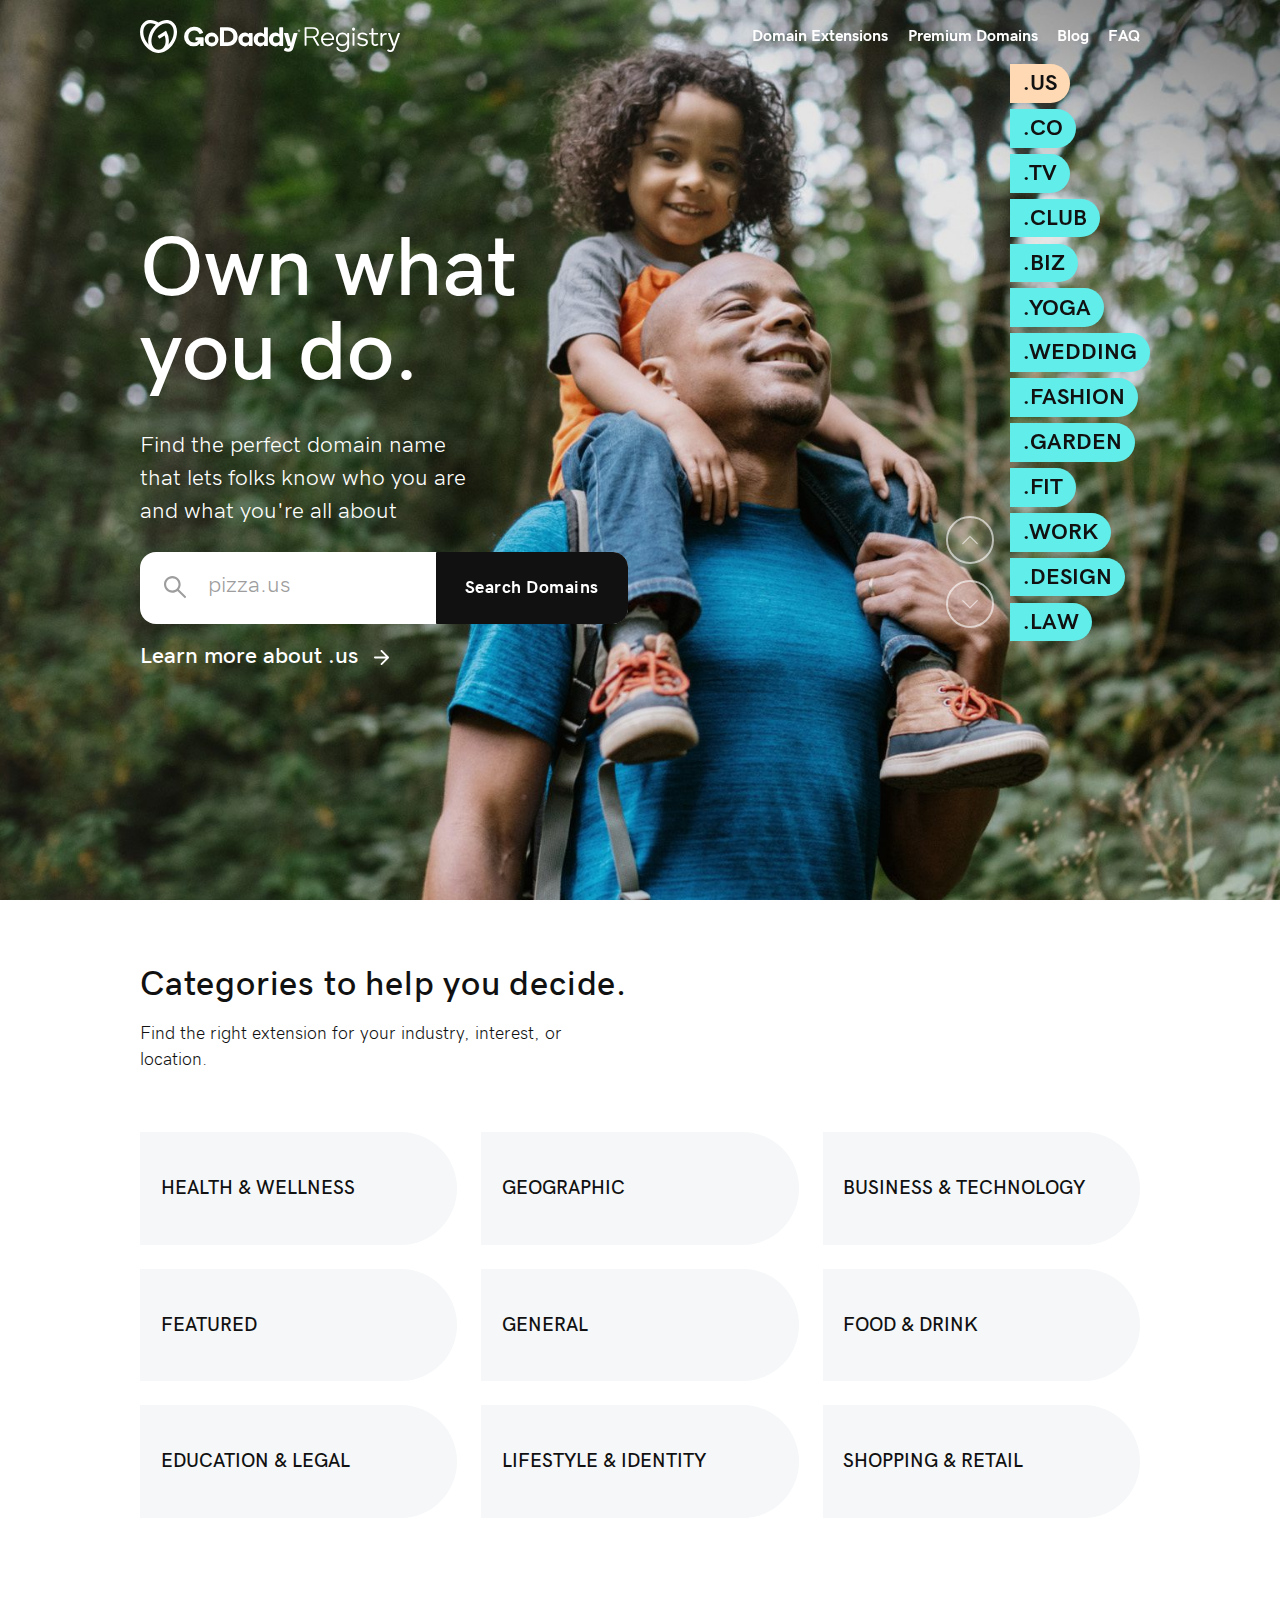
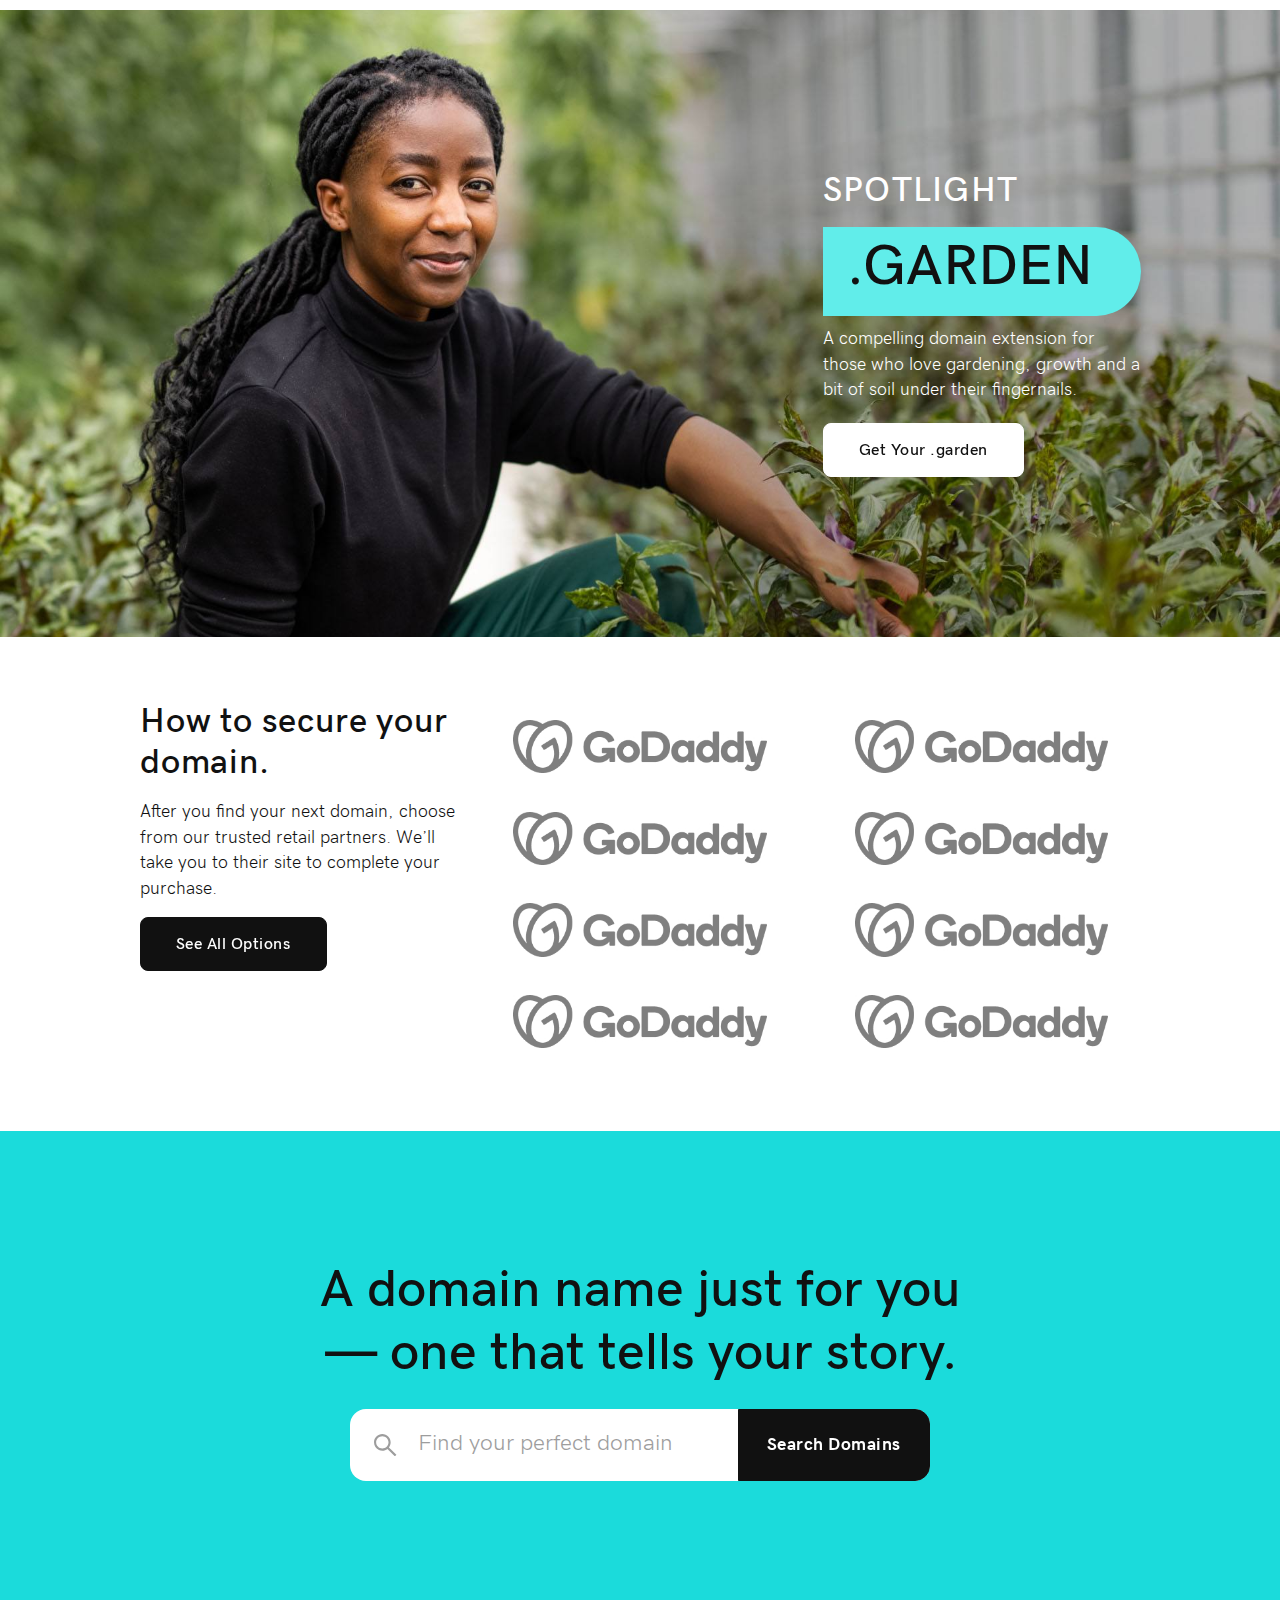
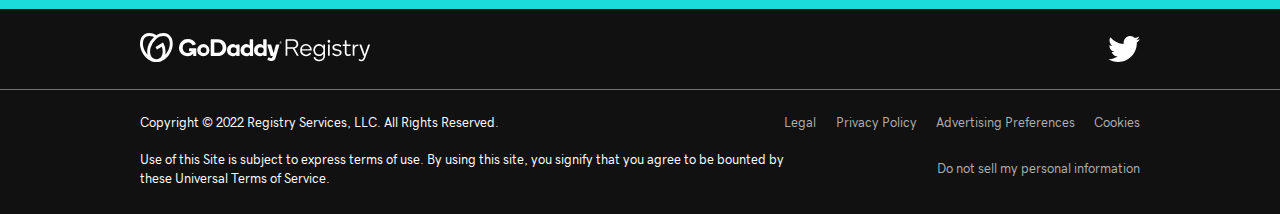
==== commit b1bcfe41: "search result page structure" ====
--- a/index.html
+++ b/index.html
@@ -19,18 +19,18 @@
                 <div class="logo">
                     <a href="#">
                         <svg xmlns="http://www.w3.org/2000/svg" width="251.076" height="31.828" viewBox="0 0 251.076 31.828">
-                            <g id="Artwork_2" data-name="Artwork 2" transform="translate(125.538 15.914)">
-                              <g id="Group_808" data-name="Group 808" transform="translate(-125.538 -15.914)">
-                                <path id="Path_78852" data-name="Path 78852" d="M30.833,1.455c-3.715-2.322-8.606-1.77-12.961.972C13.518-.314,8.629-.866,4.914,1.455c-5.869,3.667-6.582,13.114-1.592,21.1C7,28.442,12.753,31.891,17.874,31.827c5.12.064,10.872-3.385,14.551-9.273C37.415,14.569,36.7,5.123,30.833,1.455ZM6.019,20.869a19.151,19.151,0,0,1-2.3-5.273,15.092,15.092,0,0,1-.5-4.971C3.44,7.675,4.641,5.376,6.6,4.153s4.551-1.3,7.3-.2a13.285,13.285,0,0,1,1.229.567,22.52,22.52,0,0,0-3.957,4.756c-3.033,4.853-3.955,10.243-2.9,14.55A19.708,19.708,0,0,1,6.019,20.869ZM32.03,15.6a19.156,19.156,0,0,1-2.3,5.273,19.711,19.711,0,0,1-2.254,2.955,18.919,18.919,0,0,0-2.015-13.008.584.584,0,0,0-.838-.228L17.394,15.1a.591.591,0,0,0-.188.814l1.059,1.7a.591.591,0,0,0,.814.188l4.684-2.927c.157.45.3.9.418,1.359a15.1,15.1,0,0,1,.5,4.971c-.223,2.95-1.424,5.248-3.382,6.472a6.6,6.6,0,0,1-3.349.97H17.8a6.6,6.6,0,0,1-3.35-.97c-1.958-1.224-3.159-3.522-3.382-6.472a15.1,15.1,0,0,1,.5-4.971A19.674,19.674,0,0,1,17.6,6.578a15.093,15.093,0,0,1,4.249-2.627c2.749-1.093,5.341-1.021,7.3.2s3.159,3.522,3.382,6.472A15.1,15.1,0,0,1,32.03,15.6Z" transform="translate(0 0)" fill="#fff"/>
-                                <path id="Path_78853" data-name="Path 78853" d="M307.6,49.2a6.7,6.7,0,1,1-6.87,6.74,6.776,6.776,0,0,1,6.87-6.74m0,9.881a3.182,3.182,0,1,0-3.084-3.168A3.1,3.1,0,0,0,307.6,59.08M332.542,53.1c0,5.413-3.888,9.134-9.482,9.134h-6.99a.568.568,0,0,1-.572-.6V44.592a.561.561,0,0,1,.572-.573h6.99c5.595,0,9.482,3.643,9.482,9.082m-4.086,0a5.155,5.155,0,0,0-5.23-5.491H319.4V58.644h3.825a5.228,5.228,0,0,0,5.23-5.543m11.185-3.9a4.19,4.19,0,0,1,3.643,1.717v-.781a.592.592,0,0,1,.547-.573h2.628a.556.556,0,0,1,.546.573V61.689a.534.534,0,0,1-.546.546h-2.628a.55.55,0,0,1-.547-.546v-.807a4.241,4.241,0,0,1-3.669,1.718,6.425,6.425,0,0,1-6.324-6.714,6.406,6.406,0,0,1,6.35-6.688m.7,9.907a3.2,3.2,0,1,0-3.048-3.193,3.031,3.031,0,0,0,3.048,3.193M354.318,49.2a4.363,4.363,0,0,1,3.7,1.666v-6.3a.556.556,0,0,1,.572-.546h2.629a.533.533,0,0,1,.546.546V61.689a.534.534,0,0,1-.546.546h-2.629a.55.55,0,0,1-.546-.546v-.807A4.379,4.379,0,0,1,354.37,62.6a6.425,6.425,0,0,1-6.324-6.714,6.361,6.361,0,0,1,6.272-6.688m.782,9.941a3.233,3.233,0,1,0-3.035-3.227,3.043,3.043,0,0,0,3.035,3.227M369.073,49.2a4.363,4.363,0,0,1,3.7,1.666v-6.3a.556.556,0,0,1,.573-.546h2.628a.534.534,0,0,1,.547.546V61.689a.534.534,0,0,1-.547.546H373.34a.55.55,0,0,1-.546-.546v-.807a4.379,4.379,0,0,1-3.669,1.717,6.425,6.425,0,0,1-6.324-6.714,6.361,6.361,0,0,1,6.272-6.688m.781,9.941a3.233,3.233,0,1,0-3.035-3.227,3.043,3.043,0,0,0,3.035,3.227m20.007-9.576h-2.622a.706.706,0,0,0-.7.6l-2.421,9.052-2.592-9.052c-.149-.482-.385-.6-.723-.6h-2.764c-.651,0-.77.443-.64.885L380.9,61.689a.7.7,0,0,0,.7.546h1.588l-.337,1.116a1.636,1.636,0,0,1-1.759,1.224,2.816,2.816,0,0,1-1.637-.59.9.9,0,0,0-.518-.179c-.236,0-.4.106-.618.431l-.779,1.167a1.049,1.049,0,0,0-.234.633c0,.414.414.674.91.957a6.344,6.344,0,0,0,3.136.731,5,5,0,0,0,5.075-3.825l3.923-13.451C390.537,49.927,390.381,49.563,389.861,49.563ZM296.379,59.749a8.217,8.217,0,0,1-6.481,2.835,8.922,8.922,0,0,1-9.063-9.274,9.373,9.373,0,0,1,9.714-9.565c4,0,7.2,1.721,8.623,5.183a.786.786,0,0,1,.066.289c0,.165-.108.288-.453.409l-2.534.976a.656.656,0,0,1-.48.007.732.732,0,0,1-.3-.347,5.3,5.3,0,0,0-5.017-2.9,5.526,5.526,0,0,0-5.544,5.794c0,3.17,1.972,5.777,5.635,5.777a5.212,5.212,0,0,0,4.183-1.907h-2.288a.584.584,0,0,1-.594-.594V54.476a.584.584,0,0,1,.594-.594h6.7a.563.563,0,0,1,.594.568v7.186a.584.584,0,0,1-.594.594h-2.169a.584.584,0,0,1-.594-.594Zm95.649-12.611a.175.175,0,0,0-.056-.135.225.225,0,0,0-.151-.049H391.6v.372h.225a.226.226,0,0,0,.15-.053.173.173,0,0,0,.057-.134m-.478.935h-.232a.049.049,0,0,1-.032-.014.044.044,0,0,1-.014-.032v-1.3a.04.04,0,0,1,.015-.03.044.044,0,0,1,.031-.014h.514a.561.561,0,0,1,.388.13.423.423,0,0,1,.146.333.415.415,0,0,1-.07.232.464.464,0,0,1-.191.165l.3.46a.043.043,0,0,1,.007.048.045.045,0,0,1-.043.022h-.231a.1.1,0,0,1-.049-.012.147.147,0,0,1-.041-.041l-.261-.416H391.6v.427a.044.044,0,0,1-.014.032.044.044,0,0,1-.032.014m.248.265a.907.907,0,0,0,.676-.278,1,1,0,0,0,0-1.376.905.905,0,0,0-.676-.281.917.917,0,0,0-.68.281,1,1,0,0,0,0,1.376.919.919,0,0,0,.68.278m-.84-.13a1.113,1.113,0,0,1-.257-.379,1.2,1.2,0,0,1,0-.913,1.163,1.163,0,0,1,.639-.63,1.222,1.222,0,0,1,.458-.087,1.192,1.192,0,0,1,.457.088,1.153,1.153,0,0,1,.638.631,1.216,1.216,0,0,1,0,.909,1.144,1.144,0,0,1-.257.38,1.163,1.163,0,0,1-.382.25,1.244,1.244,0,0,1-.915,0,1.141,1.141,0,0,1-.383-.25" transform="translate(-238.289 -37.118)" fill="#fff"/>
-                                <path id="Path_78854" data-name="Path 78854" d="M1063.192,63.6h-1.184a.732.732,0,0,1-.618-.412l-4.22-7.256h-6.047v7.23a.439.439,0,0,1-.437.438h-.978a.439.439,0,0,1-.437-.438V46.022a.439.439,0,0,1,.437-.437h7.308a6.59,6.59,0,0,1,4.439,1.4,4.629,4.629,0,0,1,1.634,3.692,5.2,5.2,0,0,1-.952,2.972,5.052,5.052,0,0,1-3.113,1.943l4.451,7.565a.221.221,0,0,1,0,.283A.324.324,0,0,1,1063.192,63.6Zm-6.124-9.238a4.348,4.348,0,0,0,3.011-.99,3.338,3.338,0,0,0,1.106-2.612,3.231,3.231,0,0,0-1.106-2.56,4.423,4.423,0,0,0-3.011-.965h-5.944v7.127Z" transform="translate(-890.309 -38.679)" fill="#fff"/>
-                                <path id="Path_78855" data-name="Path 78855" d="M1160.15,79.945a6.063,6.063,0,0,1,6.256,6.283v.349c0,.3-.144.456-.43.456h-10.31a4.741,4.741,0,0,0,1.423,3.168,4.386,4.386,0,0,0,3.2,1.262,4.9,4.9,0,0,0,3.786-1.826.435.435,0,0,1,.644-.107l.779.483a.367.367,0,0,1,.107.564,5.464,5.464,0,0,1-2.2,1.853,7.226,7.226,0,0,1-3.168.671,6.22,6.22,0,0,1-4.645-1.866,6.426,6.426,0,0,1-1.826-4.685,6.56,6.56,0,0,1,1.812-4.7A6.047,6.047,0,0,1,1160.15,79.945Zm4.43,5.719a4.523,4.523,0,0,0-1.41-3.021,4.318,4.318,0,0,0-3.021-1.114,4.168,4.168,0,0,0-2.994,1.168,4.745,4.745,0,0,0-1.437,2.967Z" transform="translate(-978.968 -67.834)" fill="#fff"/>
-                                <path id="Path_78856" data-name="Path 78856" d="M1254.995,97.225a4.548,4.548,0,0,0,3.356-1.155,4.175,4.175,0,0,0,1.154-3.088v-2.47a4.6,4.6,0,0,1-1.852,1.92,5.484,5.484,0,0,1-2.819.738,6.028,6.028,0,0,1-4.47-1.839,6.962,6.962,0,0,1,0-9.371,6,6,0,0,1,4.443-1.839,5.458,5.458,0,0,1,2.846.752,4.639,4.639,0,0,1,1.852,1.96V80.9a.458.458,0,0,1,.457-.456h.966a.4.4,0,0,1,.309.134.465.465,0,0,1,.121.322V93.01a5.524,5.524,0,0,1-1.691,4.189,6.577,6.577,0,0,1-4.726,1.611,6.836,6.836,0,0,1-4.014-1.1,4.807,4.807,0,0,1-2-2.873q-.107-.4.3-.457l.967-.268q.456-.081.537.3a3.5,3.5,0,0,0,1.383,2.014A4.736,4.736,0,0,0,1254.995,97.225Zm-4.564-10.579a4.912,4.912,0,0,0,1.289,3.464,4.493,4.493,0,0,0,6.511,0,5.323,5.323,0,0,0,0-6.914,4.509,4.509,0,0,0-6.511.013A4.879,4.879,0,0,0,1250.43,86.647Z" transform="translate(-1059.399 -67.984)" fill="#fff"/>
-                                <path id="Path_78857" data-name="Path 78857" d="M1353.685,51.172a1.46,1.46,0,0,1-2.121,0,1.523,1.523,0,0,1,0-2.148,1.461,1.461,0,0,1,2.121,0,1.524,1.524,0,0,1,0,2.148Zm-.577,14.956h-.966a.458.458,0,0,1-.457-.456V54.127a.458.458,0,0,1,.457-.456h.966a.4.4,0,0,1,.309.134.465.465,0,0,1,.121.322V65.672a.464.464,0,0,1-.121.322A.4.4,0,0,1,1353.108,66.129Z" transform="translate(-1146.429 -41.21)" fill="#fff"/>
-                                <path id="Path_78858" data-name="Path 78858" d="M1389.828,79.945a6.38,6.38,0,0,1,4.538,1.557.411.411,0,0,1,.027.7l-.457.456a.551.551,0,0,1-.779,0,5.6,5.6,0,0,0-3.464-1.181,3.379,3.379,0,0,0-2.081.577,1.739,1.739,0,0,0-.765,1.437q0,1.369,2.094,1.8l2.336.456a5.744,5.744,0,0,1,2.819,1.222,3.012,3.012,0,0,1,.913,2.323,3.444,3.444,0,0,1-1.329,2.658,5.577,5.577,0,0,1-3.772,1.155A6.87,6.87,0,0,1,1385,91.329q-.591-.564-.107-.994l.457-.4q.322-.3.752.081a5.578,5.578,0,0,0,3.893,1.557,3.642,3.642,0,0,0,2.282-.644,1.873,1.873,0,0,0,.832-1.5q0-1.637-2.551-2.121l-2.175-.4q-3.437-.617-3.437-3.329a3.092,3.092,0,0,1,1.4-2.618A5.813,5.813,0,0,1,1389.828,79.945Z" transform="translate(-1174.896 -67.834)" fill="#fff"/>
-                                <path id="Path_78859" data-name="Path 78859" d="M1462.678,66.19V58.776h-1.934a.4.4,0,0,1-.309-.135.464.464,0,0,1-.121-.322v-.672a.466.466,0,0,1,.121-.322.4.4,0,0,1,.309-.134h1.934V53.136a.458.458,0,0,1,.457-.457h.967a.4.4,0,0,1,.309.134.467.467,0,0,1,.121.322v4.056h4a.4.4,0,0,1,.309.134.466.466,0,0,1,.121.322v.672a.464.464,0,0,1-.121.322.4.4,0,0,1-.309.135h-4v7.118a2.28,2.28,0,0,0,.578,1.665,1.958,1.958,0,0,0,1.464.591,3.058,3.058,0,0,0,1.5-.4q.51-.349.779.054l.349.537a.387.387,0,0,1-.081.618,4.357,4.357,0,0,1-2.82.886,3.764,3.764,0,0,1-2.565-.927A3.424,3.424,0,0,1,1462.678,66.19Z" transform="translate(-1239.08 -44.698)" fill="#fff"/>
-                                <path id="Path_78860" data-name="Path 78860" d="M1578.572,100.7a3.838,3.838,0,0,1-2.954-1.154q-.295-.3.027-.671l.429-.483q.3-.349.752,0a2.685,2.685,0,0,0,1.745.7q1.423,0,2.121-1.853l.913-2.443h-.51a.476.476,0,0,1-.51-.349l-4.242-11.6a.43.43,0,0,1,.04-.349.329.329,0,0,1,.309-.161h1.235q.349,0,.51.43l3.732,10.5,3.625-10.5a.56.56,0,0,1,.537-.43h1.181a.33.33,0,0,1,.309.161.37.37,0,0,1,.013.349L1582.411,97.8A3.829,3.829,0,0,1,1578.572,100.7Z" transform="translate(-1336.796 -69.863)" fill="#fff"/>
-                                <path id="Path_78861" data-name="Path 78861" d="M1537.951,82.16h.429q.429,0,.43.456v.967q0,.43-.4.43h-.457a3.19,3.19,0,0,0-2.484,1.02,4.744,4.744,0,0,0-.926,3.249v5.934a.4.4,0,0,1-.134.309.432.432,0,0,1-.3.121h-.966a.458.458,0,0,1-.456-.456V82.643a.458.458,0,0,1,.456-.457h.886a.412.412,0,0,1,.3.134.44.44,0,0,1,.134.322V84.5a3.72,3.72,0,0,1,1.3-1.651A3.58,3.58,0,0,1,1537.951,82.16Z" transform="translate(-1300.49 -69.713)" fill="#fff"/>
+                            <g data-name="Artwork 2" transform="translate(125.538 15.914)">
+                              <g data-name="Group 808" transform="translate(-125.538 -15.914)">
+                                <path data-name="Path 78852" d="M30.833,1.455c-3.715-2.322-8.606-1.77-12.961.972C13.518-.314,8.629-.866,4.914,1.455c-5.869,3.667-6.582,13.114-1.592,21.1C7,28.442,12.753,31.891,17.874,31.827c5.12.064,10.872-3.385,14.551-9.273C37.415,14.569,36.7,5.123,30.833,1.455ZM6.019,20.869a19.151,19.151,0,0,1-2.3-5.273,15.092,15.092,0,0,1-.5-4.971C3.44,7.675,4.641,5.376,6.6,4.153s4.551-1.3,7.3-.2a13.285,13.285,0,0,1,1.229.567,22.52,22.52,0,0,0-3.957,4.756c-3.033,4.853-3.955,10.243-2.9,14.55A19.708,19.708,0,0,1,6.019,20.869ZM32.03,15.6a19.156,19.156,0,0,1-2.3,5.273,19.711,19.711,0,0,1-2.254,2.955,18.919,18.919,0,0,0-2.015-13.008.584.584,0,0,0-.838-.228L17.394,15.1a.591.591,0,0,0-.188.814l1.059,1.7a.591.591,0,0,0,.814.188l4.684-2.927c.157.45.3.9.418,1.359a15.1,15.1,0,0,1,.5,4.971c-.223,2.95-1.424,5.248-3.382,6.472a6.6,6.6,0,0,1-3.349.97H17.8a6.6,6.6,0,0,1-3.35-.97c-1.958-1.224-3.159-3.522-3.382-6.472a15.1,15.1,0,0,1,.5-4.971A19.674,19.674,0,0,1,17.6,6.578a15.093,15.093,0,0,1,4.249-2.627c2.749-1.093,5.341-1.021,7.3.2s3.159,3.522,3.382,6.472A15.1,15.1,0,0,1,32.03,15.6Z" transform="translate(0 0)" fill="#fff"/>
+                                <path data-name="Path 78853" d="M307.6,49.2a6.7,6.7,0,1,1-6.87,6.74,6.776,6.776,0,0,1,6.87-6.74m0,9.881a3.182,3.182,0,1,0-3.084-3.168A3.1,3.1,0,0,0,307.6,59.08M332.542,53.1c0,5.413-3.888,9.134-9.482,9.134h-6.99a.568.568,0,0,1-.572-.6V44.592a.561.561,0,0,1,.572-.573h6.99c5.595,0,9.482,3.643,9.482,9.082m-4.086,0a5.155,5.155,0,0,0-5.23-5.491H319.4V58.644h3.825a5.228,5.228,0,0,0,5.23-5.543m11.185-3.9a4.19,4.19,0,0,1,3.643,1.717v-.781a.592.592,0,0,1,.547-.573h2.628a.556.556,0,0,1,.546.573V61.689a.534.534,0,0,1-.546.546h-2.628a.55.55,0,0,1-.547-.546v-.807a4.241,4.241,0,0,1-3.669,1.718,6.425,6.425,0,0,1-6.324-6.714,6.406,6.406,0,0,1,6.35-6.688m.7,9.907a3.2,3.2,0,1,0-3.048-3.193,3.031,3.031,0,0,0,3.048,3.193M354.318,49.2a4.363,4.363,0,0,1,3.7,1.666v-6.3a.556.556,0,0,1,.572-.546h2.629a.533.533,0,0,1,.546.546V61.689a.534.534,0,0,1-.546.546h-2.629a.55.55,0,0,1-.546-.546v-.807A4.379,4.379,0,0,1,354.37,62.6a6.425,6.425,0,0,1-6.324-6.714,6.361,6.361,0,0,1,6.272-6.688m.782,9.941a3.233,3.233,0,1,0-3.035-3.227,3.043,3.043,0,0,0,3.035,3.227M369.073,49.2a4.363,4.363,0,0,1,3.7,1.666v-6.3a.556.556,0,0,1,.573-.546h2.628a.534.534,0,0,1,.547.546V61.689a.534.534,0,0,1-.547.546H373.34a.55.55,0,0,1-.546-.546v-.807a4.379,4.379,0,0,1-3.669,1.717,6.425,6.425,0,0,1-6.324-6.714,6.361,6.361,0,0,1,6.272-6.688m.781,9.941a3.233,3.233,0,1,0-3.035-3.227,3.043,3.043,0,0,0,3.035,3.227m20.007-9.576h-2.622a.706.706,0,0,0-.7.6l-2.421,9.052-2.592-9.052c-.149-.482-.385-.6-.723-.6h-2.764c-.651,0-.77.443-.64.885L380.9,61.689a.7.7,0,0,0,.7.546h1.588l-.337,1.116a1.636,1.636,0,0,1-1.759,1.224,2.816,2.816,0,0,1-1.637-.59.9.9,0,0,0-.518-.179c-.236,0-.4.106-.618.431l-.779,1.167a1.049,1.049,0,0,0-.234.633c0,.414.414.674.91.957a6.344,6.344,0,0,0,3.136.731,5,5,0,0,0,5.075-3.825l3.923-13.451C390.537,49.927,390.381,49.563,389.861,49.563ZM296.379,59.749a8.217,8.217,0,0,1-6.481,2.835,8.922,8.922,0,0,1-9.063-9.274,9.373,9.373,0,0,1,9.714-9.565c4,0,7.2,1.721,8.623,5.183a.786.786,0,0,1,.066.289c0,.165-.108.288-.453.409l-2.534.976a.656.656,0,0,1-.48.007.732.732,0,0,1-.3-.347,5.3,5.3,0,0,0-5.017-2.9,5.526,5.526,0,0,0-5.544,5.794c0,3.17,1.972,5.777,5.635,5.777a5.212,5.212,0,0,0,4.183-1.907h-2.288a.584.584,0,0,1-.594-.594V54.476a.584.584,0,0,1,.594-.594h6.7a.563.563,0,0,1,.594.568v7.186a.584.584,0,0,1-.594.594h-2.169a.584.584,0,0,1-.594-.594Zm95.649-12.611a.175.175,0,0,0-.056-.135.225.225,0,0,0-.151-.049H391.6v.372h.225a.226.226,0,0,0,.15-.053.173.173,0,0,0,.057-.134m-.478.935h-.232a.049.049,0,0,1-.032-.014.044.044,0,0,1-.014-.032v-1.3a.04.04,0,0,1,.015-.03.044.044,0,0,1,.031-.014h.514a.561.561,0,0,1,.388.13.423.423,0,0,1,.146.333.415.415,0,0,1-.07.232.464.464,0,0,1-.191.165l.3.46a.043.043,0,0,1,.007.048.045.045,0,0,1-.043.022h-.231a.1.1,0,0,1-.049-.012.147.147,0,0,1-.041-.041l-.261-.416H391.6v.427a.044.044,0,0,1-.014.032.044.044,0,0,1-.032.014m.248.265a.907.907,0,0,0,.676-.278,1,1,0,0,0,0-1.376.905.905,0,0,0-.676-.281.917.917,0,0,0-.68.281,1,1,0,0,0,0,1.376.919.919,0,0,0,.68.278m-.84-.13a1.113,1.113,0,0,1-.257-.379,1.2,1.2,0,0,1,0-.913,1.163,1.163,0,0,1,.639-.63,1.222,1.222,0,0,1,.458-.087,1.192,1.192,0,0,1,.457.088,1.153,1.153,0,0,1,.638.631,1.216,1.216,0,0,1,0,.909,1.144,1.144,0,0,1-.257.38,1.163,1.163,0,0,1-.382.25,1.244,1.244,0,0,1-.915,0,1.141,1.141,0,0,1-.383-.25" transform="translate(-238.289 -37.118)" fill="#fff"/>
+                                <path data-name="Path 78854" d="M1063.192,63.6h-1.184a.732.732,0,0,1-.618-.412l-4.22-7.256h-6.047v7.23a.439.439,0,0,1-.437.438h-.978a.439.439,0,0,1-.437-.438V46.022a.439.439,0,0,1,.437-.437h7.308a6.59,6.59,0,0,1,4.439,1.4,4.629,4.629,0,0,1,1.634,3.692,5.2,5.2,0,0,1-.952,2.972,5.052,5.052,0,0,1-3.113,1.943l4.451,7.565a.221.221,0,0,1,0,.283A.324.324,0,0,1,1063.192,63.6Zm-6.124-9.238a4.348,4.348,0,0,0,3.011-.99,3.338,3.338,0,0,0,1.106-2.612,3.231,3.231,0,0,0-1.106-2.56,4.423,4.423,0,0,0-3.011-.965h-5.944v7.127Z" transform="translate(-890.309 -38.679)" fill="#fff"/>
+                                <path data-name="Path 78855" d="M1160.15,79.945a6.063,6.063,0,0,1,6.256,6.283v.349c0,.3-.144.456-.43.456h-10.31a4.741,4.741,0,0,0,1.423,3.168,4.386,4.386,0,0,0,3.2,1.262,4.9,4.9,0,0,0,3.786-1.826.435.435,0,0,1,.644-.107l.779.483a.367.367,0,0,1,.107.564,5.464,5.464,0,0,1-2.2,1.853,7.226,7.226,0,0,1-3.168.671,6.22,6.22,0,0,1-4.645-1.866,6.426,6.426,0,0,1-1.826-4.685,6.56,6.56,0,0,1,1.812-4.7A6.047,6.047,0,0,1,1160.15,79.945Zm4.43,5.719a4.523,4.523,0,0,0-1.41-3.021,4.318,4.318,0,0,0-3.021-1.114,4.168,4.168,0,0,0-2.994,1.168,4.745,4.745,0,0,0-1.437,2.967Z" transform="translate(-978.968 -67.834)" fill="#fff"/>
+                                <path data-name="Path 78856" d="M1254.995,97.225a4.548,4.548,0,0,0,3.356-1.155,4.175,4.175,0,0,0,1.154-3.088v-2.47a4.6,4.6,0,0,1-1.852,1.92,5.484,5.484,0,0,1-2.819.738,6.028,6.028,0,0,1-4.47-1.839,6.962,6.962,0,0,1,0-9.371,6,6,0,0,1,4.443-1.839,5.458,5.458,0,0,1,2.846.752,4.639,4.639,0,0,1,1.852,1.96V80.9a.458.458,0,0,1,.457-.456h.966a.4.4,0,0,1,.309.134.465.465,0,0,1,.121.322V93.01a5.524,5.524,0,0,1-1.691,4.189,6.577,6.577,0,0,1-4.726,1.611,6.836,6.836,0,0,1-4.014-1.1,4.807,4.807,0,0,1-2-2.873q-.107-.4.3-.457l.967-.268q.456-.081.537.3a3.5,3.5,0,0,0,1.383,2.014A4.736,4.736,0,0,0,1254.995,97.225Zm-4.564-10.579a4.912,4.912,0,0,0,1.289,3.464,4.493,4.493,0,0,0,6.511,0,5.323,5.323,0,0,0,0-6.914,4.509,4.509,0,0,0-6.511.013A4.879,4.879,0,0,0,1250.43,86.647Z" transform="translate(-1059.399 -67.984)" fill="#fff"/>
+                                <path data-name="Path 78857" d="M1353.685,51.172a1.46,1.46,0,0,1-2.121,0,1.523,1.523,0,0,1,0-2.148,1.461,1.461,0,0,1,2.121,0,1.524,1.524,0,0,1,0,2.148Zm-.577,14.956h-.966a.458.458,0,0,1-.457-.456V54.127a.458.458,0,0,1,.457-.456h.966a.4.4,0,0,1,.309.134.465.465,0,0,1,.121.322V65.672a.464.464,0,0,1-.121.322A.4.4,0,0,1,1353.108,66.129Z" transform="translate(-1146.429 -41.21)" fill="#fff"/>
+                                <path data-name="Path 78858" d="M1389.828,79.945a6.38,6.38,0,0,1,4.538,1.557.411.411,0,0,1,.027.7l-.457.456a.551.551,0,0,1-.779,0,5.6,5.6,0,0,0-3.464-1.181,3.379,3.379,0,0,0-2.081.577,1.739,1.739,0,0,0-.765,1.437q0,1.369,2.094,1.8l2.336.456a5.744,5.744,0,0,1,2.819,1.222,3.012,3.012,0,0,1,.913,2.323,3.444,3.444,0,0,1-1.329,2.658,5.577,5.577,0,0,1-3.772,1.155A6.87,6.87,0,0,1,1385,91.329q-.591-.564-.107-.994l.457-.4q.322-.3.752.081a5.578,5.578,0,0,0,3.893,1.557,3.642,3.642,0,0,0,2.282-.644,1.873,1.873,0,0,0,.832-1.5q0-1.637-2.551-2.121l-2.175-.4q-3.437-.617-3.437-3.329a3.092,3.092,0,0,1,1.4-2.618A5.813,5.813,0,0,1,1389.828,79.945Z" transform="translate(-1174.896 -67.834)" fill="#fff"/>
+                                <path data-name="Path 78859" d="M1462.678,66.19V58.776h-1.934a.4.4,0,0,1-.309-.135.464.464,0,0,1-.121-.322v-.672a.466.466,0,0,1,.121-.322.4.4,0,0,1,.309-.134h1.934V53.136a.458.458,0,0,1,.457-.457h.967a.4.4,0,0,1,.309.134.467.467,0,0,1,.121.322v4.056h4a.4.4,0,0,1,.309.134.466.466,0,0,1,.121.322v.672a.464.464,0,0,1-.121.322.4.4,0,0,1-.309.135h-4v7.118a2.28,2.28,0,0,0,.578,1.665,1.958,1.958,0,0,0,1.464.591,3.058,3.058,0,0,0,1.5-.4q.51-.349.779.054l.349.537a.387.387,0,0,1-.081.618,4.357,4.357,0,0,1-2.82.886,3.764,3.764,0,0,1-2.565-.927A3.424,3.424,0,0,1,1462.678,66.19Z" transform="translate(-1239.08 -44.698)" fill="#fff"/>
+                                <path data-name="Path 78860" d="M1578.572,100.7a3.838,3.838,0,0,1-2.954-1.154q-.295-.3.027-.671l.429-.483q.3-.349.752,0a2.685,2.685,0,0,0,1.745.7q1.423,0,2.121-1.853l.913-2.443h-.51a.476.476,0,0,1-.51-.349l-4.242-11.6a.43.43,0,0,1,.04-.349.329.329,0,0,1,.309-.161h1.235q.349,0,.51.43l3.732,10.5,3.625-10.5a.56.56,0,0,1,.537-.43h1.181a.33.33,0,0,1,.309.161.37.37,0,0,1,.013.349L1582.411,97.8A3.829,3.829,0,0,1,1578.572,100.7Z" transform="translate(-1336.796 -69.863)" fill="#fff"/>
+                                <path data-name="Path 78861" d="M1537.951,82.16h.429q.429,0,.43.456v.967q0,.43-.4.43h-.457a3.19,3.19,0,0,0-2.484,1.02,4.744,4.744,0,0,0-.926,3.249v5.934a.4.4,0,0,1-.134.309.432.432,0,0,1-.3.121h-.966a.458.458,0,0,1-.456-.456V82.643a.458.458,0,0,1,.456-.457h.886a.412.412,0,0,1,.3.134.44.44,0,0,1,.134.322V84.5a3.72,3.72,0,0,1,1.3-1.651A3.58,3.58,0,0,1,1537.951,82.16Z" transform="translate(-1300.49 -69.713)" fill="#fff"/>
                               </g>
                             </g>
                         </svg>
@@ -104,14 +104,14 @@
                                                 <form action="#">
                                                     <div class="tld-search-form">
                                                         <span class="search-ico">
-                                                            <svg version="1.1" id="Layer_1" xmlns="http://www.w3.org/2000/svg" xmlns:xlink="http://www.w3.org/1999/xlink" x="0px" y="0px" viewBox="0 0 50 50" style="enable-background:new 0 0 50 50;" xml:space="preserve">
+                                                            <svg version="1.1" xmlns="http://www.w3.org/2000/svg" xmlns:xlink="http://www.w3.org/1999/xlink" x="0px" y="0px" viewBox="0 0 50 50" style="enable-background:new 0 0 50 50;" xml:space="preserve">
                                                                 <path d="M50,46.57L33.33,29.9c2.39-3.13,3.83-7.02,3.83-11.25c0-10.24-8.33-18.58-18.58-18.58S0,8.4,0,18.65c0,10.24,8.33,18.58,18.58,18.58c4.3,0,8.26-1.48,11.41-3.95l16.65,16.65L50,46.57z M4.75,18.65c0-7.63,6.2-13.83,13.83-13.83s13.83,6.2,13.83,13.83s-6.2,13.83-13.83,13.83S4.75,26.27,4.75,18.65z"/>
                                                             </svg>
                                                         </span>
                                                         <input type="text" class="form-control" placeholder="pizza.us">
                                                         <button type="submit" class="search-btn btn btn-primary">
                                                             <span class="search-ico">
-                                                                <svg version="1.1" id="Layer_1" xmlns="http://www.w3.org/2000/svg" xmlns:xlink="http://www.w3.org/1999/xlink" x="0px" y="0px" viewBox="0 0 50 50" style="enable-background:new 0 0 50 50;" xml:space="preserve">
+                                                                <svg version="1.1" xmlns="http://www.w3.org/2000/svg" xmlns:xlink="http://www.w3.org/1999/xlink" x="0px" y="0px" viewBox="0 0 50 50" style="enable-background:new 0 0 50 50;" xml:space="preserve">
                                                                     <path d="M50,46.57L33.33,29.9c2.39-3.13,3.83-7.02,3.83-11.25c0-10.24-8.33-18.58-18.58-18.58S0,8.4,0,18.65c0,10.24,8.33,18.58,18.58,18.58c4.3,0,8.26-1.48,11.41-3.95l16.65,16.65L50,46.57z M4.75,18.65c0-7.63,6.2-13.83,13.83-13.83s13.83,6.2,13.83,13.83s-6.2,13.83-13.83,13.83S4.75,26.27,4.75,18.65z"/>
                                                                 </svg>
                                                             </span>
@@ -151,14 +151,14 @@
                                                 <form action="#">
                                                     <div class="tld-search-form">
                                                         <span class="search-ico">
-                                                            <svg version="1.1" id="Layer_1" xmlns="http://www.w3.org/2000/svg" xmlns:xlink="http://www.w3.org/1999/xlink" x="0px" y="0px" viewBox="0 0 50 50" style="enable-background:new 0 0 50 50;" xml:space="preserve">
+                                                            <svg version="1.1" xmlns="http://www.w3.org/2000/svg" xmlns:xlink="http://www.w3.org/1999/xlink" x="0px" y="0px" viewBox="0 0 50 50" style="enable-background:new 0 0 50 50;" xml:space="preserve">
                                                                 <path d="M50,46.57L33.33,29.9c2.39-3.13,3.83-7.02,3.83-11.25c0-10.24-8.33-18.58-18.58-18.58S0,8.4,0,18.65c0,10.24,8.33,18.58,18.58,18.58c4.3,0,8.26-1.48,11.41-3.95l16.65,16.65L50,46.57z M4.75,18.65c0-7.63,6.2-13.83,13.83-13.83s13.83,6.2,13.83,13.83s-6.2,13.83-13.83,13.83S4.75,26.27,4.75,18.65z"/>
                                                             </svg>
                                                         </span>
                                                         <input type="text" class="form-control" placeholder="pizza.co">
                                                         <button type="submit" class="search-btn btn btn-primary">
                                                             <span class="search-ico">
-                                                                <svg version="1.1" id="Layer_1" xmlns="http://www.w3.org/2000/svg" xmlns:xlink="http://www.w3.org/1999/xlink" x="0px" y="0px" viewBox="0 0 50 50" style="enable-background:new 0 0 50 50;" xml:space="preserve">
+                                                                <svg version="1.1" xmlns="http://www.w3.org/2000/svg" xmlns:xlink="http://www.w3.org/1999/xlink" x="0px" y="0px" viewBox="0 0 50 50" style="enable-background:new 0 0 50 50;" xml:space="preserve">
                                                                     <path d="M50,46.57L33.33,29.9c2.39-3.13,3.83-7.02,3.83-11.25c0-10.24-8.33-18.58-18.58-18.58S0,8.4,0,18.65c0,10.24,8.33,18.58,18.58,18.58c4.3,0,8.26-1.48,11.41-3.95l16.65,16.65L50,46.57z M4.75,18.65c0-7.63,6.2-13.83,13.83-13.83s13.83,6.2,13.83,13.83s-6.2,13.83-13.83,13.83S4.75,26.27,4.75,18.65z"/>
                                                                 </svg>
                                                             </span>
@@ -198,14 +198,14 @@
                                                 <form action="#">
                                                     <div class="tld-search-form">
                                                         <span class="search-ico">
-                                                            <svg version="1.1" id="Layer_1" xmlns="http://www.w3.org/2000/svg" xmlns:xlink="http://www.w3.org/1999/xlink" x="0px" y="0px" viewBox="0 0 50 50" style="enable-background:new 0 0 50 50;" xml:space="preserve">
+                                                            <svg version="1.1" xmlns="http://www.w3.org/2000/svg" xmlns:xlink="http://www.w3.org/1999/xlink" x="0px" y="0px" viewBox="0 0 50 50" style="enable-background:new 0 0 50 50;" xml:space="preserve">
                                                                 <path d="M50,46.57L33.33,29.9c2.39-3.13,3.83-7.02,3.83-11.25c0-10.24-8.33-18.58-18.58-18.58S0,8.4,0,18.65c0,10.24,8.33,18.58,18.58,18.58c4.3,0,8.26-1.48,11.41-3.95l16.65,16.65L50,46.57z M4.75,18.65c0-7.63,6.2-13.83,13.83-13.83s13.83,6.2,13.83,13.83s-6.2,13.83-13.83,13.83S4.75,26.27,4.75,18.65z"/>
                                                             </svg>
                                                         </span>
                                                         <input type="text" class="form-control" placeholder="pizza.tv">
                                                         <button type="submit" class="search-btn btn btn-primary">
                                                             <span class="search-ico">
-                                                                <svg version="1.1" id="Layer_1" xmlns="http://www.w3.org/2000/svg" xmlns:xlink="http://www.w3.org/1999/xlink" x="0px" y="0px" viewBox="0 0 50 50" style="enable-background:new 0 0 50 50;" xml:space="preserve">
+                                                                <svg version="1.1" xmlns="http://www.w3.org/2000/svg" xmlns:xlink="http://www.w3.org/1999/xlink" x="0px" y="0px" viewBox="0 0 50 50" style="enable-background:new 0 0 50 50;" xml:space="preserve">
                                                                     <path d="M50,46.57L33.33,29.9c2.39-3.13,3.83-7.02,3.83-11.25c0-10.24-8.33-18.58-18.58-18.58S0,8.4,0,18.65c0,10.24,8.33,18.58,18.58,18.58c4.3,0,8.26-1.48,11.41-3.95l16.65,16.65L50,46.57z M4.75,18.65c0-7.63,6.2-13.83,13.83-13.83s13.83,6.2,13.83,13.83s-6.2,13.83-13.83,13.83S4.75,26.27,4.75,18.65z"/>
                                                                 </svg>
                                                             </span>
@@ -245,14 +245,14 @@
                                                 <form action="#">
                                                     <div class="tld-search-form">
                                                         <span class="search-ico">
-                                                            <svg version="1.1" id="Layer_1" xmlns="http://www.w3.org/2000/svg" xmlns:xlink="http://www.w3.org/1999/xlink" x="0px" y="0px" viewBox="0 0 50 50" style="enable-background:new 0 0 50 50;" xml:space="preserve">
+                                                            <svg version="1.1" xmlns="http://www.w3.org/2000/svg" xmlns:xlink="http://www.w3.org/1999/xlink" x="0px" y="0px" viewBox="0 0 50 50" style="enable-background:new 0 0 50 50;" xml:space="preserve">
                                                                 <path d="M50,46.57L33.33,29.9c2.39-3.13,3.83-7.02,3.83-11.25c0-10.24-8.33-18.58-18.58-18.58S0,8.4,0,18.65c0,10.24,8.33,18.58,18.58,18.58c4.3,0,8.26-1.48,11.41-3.95l16.65,16.65L50,46.57z M4.75,18.65c0-7.63,6.2-13.83,13.83-13.83s13.83,6.2,13.83,13.83s-6.2,13.83-13.83,13.83S4.75,26.27,4.75,18.65z"/>
                                                             </svg>
                                                         </span>
                                                         <input type="text" class="form-control" placeholder="pizza.club">
                                                         <button type="submit" class="search-btn btn btn-primary">
                                                             <span class="search-ico">
-                                                                <svg version="1.1" id="Layer_1" xmlns="http://www.w3.org/2000/svg" xmlns:xlink="http://www.w3.org/1999/xlink" x="0px" y="0px" viewBox="0 0 50 50" style="enable-background:new 0 0 50 50;" xml:space="preserve">
+                                                                <svg version="1.1" xmlns="http://www.w3.org/2000/svg" xmlns:xlink="http://www.w3.org/1999/xlink" x="0px" y="0px" viewBox="0 0 50 50" style="enable-background:new 0 0 50 50;" xml:space="preserve">
                                                                     <path d="M50,46.57L33.33,29.9c2.39-3.13,3.83-7.02,3.83-11.25c0-10.24-8.33-18.58-18.58-18.58S0,8.4,0,18.65c0,10.24,8.33,18.58,18.58,18.58c4.3,0,8.26-1.48,11.41-3.95l16.65,16.65L50,46.57z M4.75,18.65c0-7.63,6.2-13.83,13.83-13.83s13.83,6.2,13.83,13.83s-6.2,13.83-13.83,13.83S4.75,26.27,4.75,18.65z"/>
                                                                 </svg>
                                                             </span>
@@ -292,14 +292,14 @@
                                                 <form action="#">
                                                     <div class="tld-search-form">
                                                         <span class="search-ico">
-                                                            <svg version="1.1" id="Layer_1" xmlns="http://www.w3.org/2000/svg" xmlns:xlink="http://www.w3.org/1999/xlink" x="0px" y="0px" viewBox="0 0 50 50" style="enable-background:new 0 0 50 50;" xml:space="preserve">
+                                                            <svg version="1.1" xmlns="http://www.w3.org/2000/svg" xmlns:xlink="http://www.w3.org/1999/xlink" x="0px" y="0px" viewBox="0 0 50 50" style="enable-background:new 0 0 50 50;" xml:space="preserve">
                                                                 <path d="M50,46.57L33.33,29.9c2.39-3.13,3.83-7.02,3.83-11.25c0-10.24-8.33-18.58-18.58-18.58S0,8.4,0,18.65c0,10.24,8.33,18.58,18.58,18.58c4.3,0,8.26-1.48,11.41-3.95l16.65,16.65L50,46.57z M4.75,18.65c0-7.63,6.2-13.83,13.83-13.83s13.83,6.2,13.83,13.83s-6.2,13.83-13.83,13.83S4.75,26.27,4.75,18.65z"/>
                                                             </svg>
                                                         </span>
                                                         <input type="text" class="form-control" placeholder="pizza.biz">
                                                         <button type="submit" class="search-btn btn btn-primary">
                                                             <span class="search-ico">
-                                                                <svg version="1.1" id="Layer_1" xmlns="http://www.w3.org/2000/svg" xmlns:xlink="http://www.w3.org/1999/xlink" x="0px" y="0px" viewBox="0 0 50 50" style="enable-background:new 0 0 50 50;" xml:space="preserve">
+                                                                <svg version="1.1" xmlns="http://www.w3.org/2000/svg" xmlns:xlink="http://www.w3.org/1999/xlink" x="0px" y="0px" viewBox="0 0 50 50" style="enable-background:new 0 0 50 50;" xml:space="preserve">
                                                                     <path d="M50,46.57L33.33,29.9c2.39-3.13,3.83-7.02,3.83-11.25c0-10.24-8.33-18.58-18.58-18.58S0,8.4,0,18.65c0,10.24,8.33,18.58,18.58,18.58c4.3,0,8.26-1.48,11.41-3.95l16.65,16.65L50,46.57z M4.75,18.65c0-7.63,6.2-13.83,13.83-13.83s13.83,6.2,13.83,13.83s-6.2,13.83-13.83,13.83S4.75,26.27,4.75,18.65z"/>
                                                                 </svg>
                                                             </span>
@@ -339,14 +339,14 @@
                                                 <form action="#">
                                                     <div class="tld-search-form">
                                                         <span class="search-ico">
-                                                            <svg version="1.1" id="Layer_1" xmlns="http://www.w3.org/2000/svg" xmlns:xlink="http://www.w3.org/1999/xlink" x="0px" y="0px" viewBox="0 0 50 50" style="enable-background:new 0 0 50 50;" xml:space="preserve">
+                                                            <svg version="1.1" xmlns="http://www.w3.org/2000/svg" xmlns:xlink="http://www.w3.org/1999/xlink" x="0px" y="0px" viewBox="0 0 50 50" style="enable-background:new 0 0 50 50;" xml:space="preserve">
                                                                 <path d="M50,46.57L33.33,29.9c2.39-3.13,3.83-7.02,3.83-11.25c0-10.24-8.33-18.58-18.58-18.58S0,8.4,0,18.65c0,10.24,8.33,18.58,18.58,18.58c4.3,0,8.26-1.48,11.41-3.95l16.65,16.65L50,46.57z M4.75,18.65c0-7.63,6.2-13.83,13.83-13.83s13.83,6.2,13.83,13.83s-6.2,13.83-13.83,13.83S4.75,26.27,4.75,18.65z"/>
                                                             </svg>
                                                         </span>
                                                         <input type="text" class="form-control" placeholder="pizza.yoga">
                                                         <button type="submit" class="search-btn btn btn-primary">
                                                             <span class="search-ico">
-                                                                <svg version="1.1" id="Layer_1" xmlns="http://www.w3.org/2000/svg" xmlns:xlink="http://www.w3.org/1999/xlink" x="0px" y="0px" viewBox="0 0 50 50" style="enable-background:new 0 0 50 50;" xml:space="preserve">
+                                                                <svg version="1.1" xmlns="http://www.w3.org/2000/svg" xmlns:xlink="http://www.w3.org/1999/xlink" x="0px" y="0px" viewBox="0 0 50 50" style="enable-background:new 0 0 50 50;" xml:space="preserve">
                                                                     <path d="M50,46.57L33.33,29.9c2.39-3.13,3.83-7.02,3.83-11.25c0-10.24-8.33-18.58-18.58-18.58S0,8.4,0,18.65c0,10.24,8.33,18.58,18.58,18.58c4.3,0,8.26-1.48,11.41-3.95l16.65,16.65L50,46.57z M4.75,18.65c0-7.63,6.2-13.83,13.83-13.83s13.83,6.2,13.83,13.83s-6.2,13.83-13.83,13.83S4.75,26.27,4.75,18.65z"/>
                                                                 </svg>
                                                             </span>
@@ -386,14 +386,14 @@
                                                 <form action="#">
                                                     <div class="tld-search-form">
                                                         <span class="search-ico">
-                                                            <svg version="1.1" id="Layer_1" xmlns="http://www.w3.org/2000/svg" xmlns:xlink="http://www.w3.org/1999/xlink" x="0px" y="0px" viewBox="0 0 50 50" style="enable-background:new 0 0 50 50;" xml:space="preserve">
+                                                            <svg version="1.1" xmlns="http://www.w3.org/2000/svg" xmlns:xlink="http://www.w3.org/1999/xlink" x="0px" y="0px" viewBox="0 0 50 50" style="enable-background:new 0 0 50 50;" xml:space="preserve">
                                                                 <path d="M50,46.57L33.33,29.9c2.39-3.13,3.83-7.02,3.83-11.25c0-10.24-8.33-18.58-18.58-18.58S0,8.4,0,18.65c0,10.24,8.33,18.58,18.58,18.58c4.3,0,8.26-1.48,11.41-3.95l16.65,16.65L50,46.57z M4.75,18.65c0-7.63,6.2-13.83,13.83-13.83s13.83,6.2,13.83,13.83s-6.2,13.83-13.83,13.83S4.75,26.27,4.75,18.65z"/>
                                                             </svg>
                                                         </span>
                                                         <input type="text" class="form-control" placeholder="pizza.wedding">
                                                         <button type="submit" class="search-btn btn btn-primary">
                                                             <span class="search-ico">
-                                                                <svg version="1.1" id="Layer_1" xmlns="http://www.w3.org/2000/svg" xmlns:xlink="http://www.w3.org/1999/xlink" x="0px" y="0px" viewBox="0 0 50 50" style="enable-background:new 0 0 50 50;" xml:space="preserve">
+                                                                <svg version="1.1" xmlns="http://www.w3.org/2000/svg" xmlns:xlink="http://www.w3.org/1999/xlink" x="0px" y="0px" viewBox="0 0 50 50" style="enable-background:new 0 0 50 50;" xml:space="preserve">
                                                                     <path d="M50,46.57L33.33,29.9c2.39-3.13,3.83-7.02,3.83-11.25c0-10.24-8.33-18.58-18.58-18.58S0,8.4,0,18.65c0,10.24,8.33,18.58,18.58,18.58c4.3,0,8.26-1.48,11.41-3.95l16.65,16.65L50,46.57z M4.75,18.65c0-7.63,6.2-13.83,13.83-13.83s13.83,6.2,13.83,13.83s-6.2,13.83-13.83,13.83S4.75,26.27,4.75,18.65z"/>
                                                                 </svg>
                                                             </span>
@@ -433,14 +433,14 @@
                                                 <form action="#">
                                                     <div class="tld-search-form">
                                                         <span class="search-ico">
-                                                            <svg version="1.1" id="Layer_1" xmlns="http://www.w3.org/2000/svg" xmlns:xlink="http://www.w3.org/1999/xlink" x="0px" y="0px" viewBox="0 0 50 50" style="enable-background:new 0 0 50 50;" xml:space="preserve">
+                                                            <svg version="1.1" xmlns="http://www.w3.org/2000/svg" xmlns:xlink="http://www.w3.org/1999/xlink" x="0px" y="0px" viewBox="0 0 50 50" style="enable-background:new 0 0 50 50;" xml:space="preserve">
                                                                 <path d="M50,46.57L33.33,29.9c2.39-3.13,3.83-7.02,3.83-11.25c0-10.24-8.33-18.58-18.58-18.58S0,8.4,0,18.65c0,10.24,8.33,18.58,18.58,18.58c4.3,0,8.26-1.48,11.41-3.95l16.65,16.65L50,46.57z M4.75,18.65c0-7.63,6.2-13.83,13.83-13.83s13.83,6.2,13.83,13.83s-6.2,13.83-13.83,13.83S4.75,26.27,4.75,18.65z"/>
                                                             </svg>
                                                         </span>
                                                         <input type="text" class="form-control" placeholder="pizza.fashion">
                                                         <button type="submit" class="search-btn btn btn-primary">
                                                             <span class="search-ico">
-                                                                <svg version="1.1" id="Layer_1" xmlns="http://www.w3.org/2000/svg" xmlns:xlink="http://www.w3.org/1999/xlink" x="0px" y="0px" viewBox="0 0 50 50" style="enable-background:new 0 0 50 50;" xml:space="preserve">
+                                                                <svg version="1.1" xmlns="http://www.w3.org/2000/svg" xmlns:xlink="http://www.w3.org/1999/xlink" x="0px" y="0px" viewBox="0 0 50 50" style="enable-background:new 0 0 50 50;" xml:space="preserve">
                                                                     <path d="M50,46.57L33.33,29.9c2.39-3.13,3.83-7.02,3.83-11.25c0-10.24-8.33-18.58-18.58-18.58S0,8.4,0,18.65c0,10.24,8.33,18.58,18.58,18.58c4.3,0,8.26-1.48,11.41-3.95l16.65,16.65L50,46.57z M4.75,18.65c0-7.63,6.2-13.83,13.83-13.83s13.83,6.2,13.83,13.83s-6.2,13.83-13.83,13.83S4.75,26.27,4.75,18.65z"/>
                                                                 </svg>
                                                             </span>
@@ -480,14 +480,14 @@
                                                 <form action="#">
                                                     <div class="tld-search-form">
                                                         <span class="search-ico">
-                                                            <svg version="1.1" id="Layer_1" xmlns="http://www.w3.org/2000/svg" xmlns:xlink="http://www.w3.org/1999/xlink" x="0px" y="0px" viewBox="0 0 50 50" style="enable-background:new 0 0 50 50;" xml:space="preserve">
+                                                            <svg version="1.1" xmlns="http://www.w3.org/2000/svg" xmlns:xlink="http://www.w3.org/1999/xlink" x="0px" y="0px" viewBox="0 0 50 50" style="enable-background:new 0 0 50 50;" xml:space="preserve">
                                                                 <path d="M50,46.57L33.33,29.9c2.39-3.13,3.83-7.02,3.83-11.25c0-10.24-8.33-18.58-18.58-18.58S0,8.4,0,18.65c0,10.24,8.33,18.58,18.58,18.58c4.3,0,8.26-1.48,11.41-3.95l16.65,16.65L50,46.57z M4.75,18.65c0-7.63,6.2-13.83,13.83-13.83s13.83,6.2,13.83,13.83s-6.2,13.83-13.83,13.83S4.75,26.27,4.75,18.65z"/>
                                                             </svg>
                                                         </span>
                                                         <input type="text" class="form-control" placeholder="pizza.garden">
                                                         <button type="submit" class="search-btn btn btn-primary">
                                                             <span class="search-ico">
-                                                                <svg version="1.1" id="Layer_1" xmlns="http://www.w3.org/2000/svg" xmlns:xlink="http://www.w3.org/1999/xlink" x="0px" y="0px" viewBox="0 0 50 50" style="enable-background:new 0 0 50 50;" xml:space="preserve">
+                                                                <svg version="1.1" xmlns="http://www.w3.org/2000/svg" xmlns:xlink="http://www.w3.org/1999/xlink" x="0px" y="0px" viewBox="0 0 50 50" style="enable-background:new 0 0 50 50;" xml:space="preserve">
                                                                     <path d="M50,46.57L33.33,29.9c2.39-3.13,3.83-7.02,3.83-11.25c0-10.24-8.33-18.58-18.58-18.58S0,8.4,0,18.65c0,10.24,8.33,18.58,18.58,18.58c4.3,0,8.26-1.48,11.41-3.95l16.65,16.65L50,46.57z M4.75,18.65c0-7.63,6.2-13.83,13.83-13.83s13.83,6.2,13.83,13.83s-6.2,13.83-13.83,13.83S4.75,26.27,4.75,18.65z"/>
                                                                 </svg>
                                                             </span>
@@ -527,14 +527,14 @@
                                                 <form action="#">
                                                     <div class="tld-search-form">
                                                         <span class="search-ico">
-                                                            <svg version="1.1" id="Layer_1" xmlns="http://www.w3.org/2000/svg" xmlns:xlink="http://www.w3.org/1999/xlink" x="0px" y="0px" viewBox="0 0 50 50" style="enable-background:new 0 0 50 50;" xml:space="preserve">
+                                                            <svg version="1.1" xmlns="http://www.w3.org/2000/svg" xmlns:xlink="http://www.w3.org/1999/xlink" x="0px" y="0px" viewBox="0 0 50 50" style="enable-background:new 0 0 50 50;" xml:space="preserve">
                                                                 <path d="M50,46.57L33.33,29.9c2.39-3.13,3.83-7.02,3.83-11.25c0-10.24-8.33-18.58-18.58-18.58S0,8.4,0,18.65c0,10.24,8.33,18.58,18.58,18.58c4.3,0,8.26-1.48,11.41-3.95l16.65,16.65L50,46.57z M4.75,18.65c0-7.63,6.2-13.83,13.83-13.83s13.83,6.2,13.83,13.83s-6.2,13.83-13.83,13.83S4.75,26.27,4.75,18.65z"/>
                                                             </svg>
                                                         </span>
                                                         <input type="text" class="form-control" placeholder="pizza.fit">
                                                         <button type="submit" class="search-btn btn btn-primary">
                                                             <span class="search-ico">
-                                                                <svg version="1.1" id="Layer_1" xmlns="http://www.w3.org/2000/svg" xmlns:xlink="http://www.w3.org/1999/xlink" x="0px" y="0px" viewBox="0 0 50 50" style="enable-background:new 0 0 50 50;" xml:space="preserve">
+                                                                <svg version="1.1" xmlns="http://www.w3.org/2000/svg" xmlns:xlink="http://www.w3.org/1999/xlink" x="0px" y="0px" viewBox="0 0 50 50" style="enable-background:new 0 0 50 50;" xml:space="preserve">
                                                                     <path d="M50,46.57L33.33,29.9c2.39-3.13,3.83-7.02,3.83-11.25c0-10.24-8.33-18.58-18.58-18.58S0,8.4,0,18.65c0,10.24,8.33,18.58,18.58,18.58c4.3,0,8.26-1.48,11.41-3.95l16.65,16.65L50,46.57z M4.75,18.65c0-7.63,6.2-13.83,13.83-13.83s13.83,6.2,13.83,13.83s-6.2,13.83-13.83,13.83S4.75,26.27,4.75,18.65z"/>
                                                                 </svg>
                                                             </span>
@@ -574,14 +574,14 @@
                                                 <form action="#">
                                                     <div class="tld-search-form">
                                                         <span class="search-ico">
-                                                            <svg version="1.1" id="Layer_1" xmlns="http://www.w3.org/2000/svg" xmlns:xlink="http://www.w3.org/1999/xlink" x="0px" y="0px" viewBox="0 0 50 50" style="enable-background:new 0 0 50 50;" xml:space="preserve">
+                                                            <svg version="1.1" xmlns="http://www.w3.org/2000/svg" xmlns:xlink="http://www.w3.org/1999/xlink" x="0px" y="0px" viewBox="0 0 50 50" style="enable-background:new 0 0 50 50;" xml:space="preserve">
                                                                 <path d="M50,46.57L33.33,29.9c2.39-3.13,3.83-7.02,3.83-11.25c0-10.24-8.33-18.58-18.58-18.58S0,8.4,0,18.65c0,10.24,8.33,18.58,18.58,18.58c4.3,0,8.26-1.48,11.41-3.95l16.65,16.65L50,46.57z M4.75,18.65c0-7.63,6.2-13.83,13.83-13.83s13.83,6.2,13.83,13.83s-6.2,13.83-13.83,13.83S4.75,26.27,4.75,18.65z"/>
                                                             </svg>
                                                         </span>
                                                         <input type="text" class="form-control" placeholder="pizza.work">
                                                         <button type="submit" class="search-btn btn btn-primary">
                                                             <span class="search-ico">
-                                                                <svg version="1.1" id="Layer_1" xmlns="http://www.w3.org/2000/svg" xmlns:xlink="http://www.w3.org/1999/xlink" x="0px" y="0px" viewBox="0 0 50 50" style="enable-background:new 0 0 50 50;" xml:space="preserve">
+                                                                <svg version="1.1" xmlns="http://www.w3.org/2000/svg" xmlns:xlink="http://www.w3.org/1999/xlink" x="0px" y="0px" viewBox="0 0 50 50" style="enable-background:new 0 0 50 50;" xml:space="preserve">
                                                                     <path d="M50,46.57L33.33,29.9c2.39-3.13,3.83-7.02,3.83-11.25c0-10.24-8.33-18.58-18.58-18.58S0,8.4,0,18.65c0,10.24,8.33,18.58,18.58,18.58c4.3,0,8.26-1.48,11.41-3.95l16.65,16.65L50,46.57z M4.75,18.65c0-7.63,6.2-13.83,13.83-13.83s13.83,6.2,13.83,13.83s-6.2,13.83-13.83,13.83S4.75,26.27,4.75,18.65z"/>
                                                                 </svg>
                                                             </span>
@@ -621,14 +621,14 @@
                                                 <form action="#">
                                                     <div class="tld-search-form">
                                                         <span class="search-ico">
-                                                            <svg version="1.1" id="Layer_1" xmlns="http://www.w3.org/2000/svg" xmlns:xlink="http://www.w3.org/1999/xlink" x="0px" y="0px" viewBox="0 0 50 50" style="enable-background:new 0 0 50 50;" xml:space="preserve">
+                                                            <svg version="1.1" xmlns="http://www.w3.org/2000/svg" xmlns:xlink="http://www.w3.org/1999/xlink" x="0px" y="0px" viewBox="0 0 50 50" style="enable-background:new 0 0 50 50;" xml:space="preserve">
                                                                 <path d="M50,46.57L33.33,29.9c2.39-3.13,3.83-7.02,3.83-11.25c0-10.24-8.33-18.58-18.58-18.58S0,8.4,0,18.65c0,10.24,8.33,18.58,18.58,18.58c4.3,0,8.26-1.48,11.41-3.95l16.65,16.65L50,46.57z M4.75,18.65c0-7.63,6.2-13.83,13.83-13.83s13.83,6.2,13.83,13.83s-6.2,13.83-13.83,13.83S4.75,26.27,4.75,18.65z"/>
                                                             </svg>
                                                         </span>
                                                         <input type="text" class="form-control" placeholder="pizza.design">
                                                         <button type="submit" class="search-btn btn btn-primary">
                                                             <span class="search-ico">
-                                                                <svg version="1.1" id="Layer_1" xmlns="http://www.w3.org/2000/svg" xmlns:xlink="http://www.w3.org/1999/xlink" x="0px" y="0px" viewBox="0 0 50 50" style="enable-background:new 0 0 50 50;" xml:space="preserve">
+                                                                <svg version="1.1" xmlns="http://www.w3.org/2000/svg" xmlns:xlink="http://www.w3.org/1999/xlink" x="0px" y="0px" viewBox="0 0 50 50" style="enable-background:new 0 0 50 50;" xml:space="preserve">
                                                                     <path d="M50,46.57L33.33,29.9c2.39-3.13,3.83-7.02,3.83-11.25c0-10.24-8.33-18.58-18.58-18.58S0,8.4,0,18.65c0,10.24,8.33,18.58,18.58,18.58c4.3,0,8.26-1.48,11.41-3.95l16.65,16.65L50,46.57z M4.75,18.65c0-7.63,6.2-13.83,13.83-13.83s13.83,6.2,13.83,13.83s-6.2,13.83-13.83,13.83S4.75,26.27,4.75,18.65z"/>
                                                                 </svg>
                                                             </span>
@@ -668,14 +668,14 @@
                                                 <form action="#">
                                                     <div class="tld-search-form">
                                                         <span class="search-ico">
-                                                            <svg version="1.1" id="Layer_1" xmlns="http://www.w3.org/2000/svg" xmlns:xlink="http://www.w3.org/1999/xlink" x="0px" y="0px" viewBox="0 0 50 50" style="enable-background:new 0 0 50 50;" xml:space="preserve">
+                                                            <svg version="1.1" xmlns="http://www.w3.org/2000/svg" xmlns:xlink="http://www.w3.org/1999/xlink" x="0px" y="0px" viewBox="0 0 50 50" style="enable-background:new 0 0 50 50;" xml:space="preserve">
                                                                 <path d="M50,46.57L33.33,29.9c2.39-3.13,3.83-7.02,3.83-11.25c0-10.24-8.33-18.58-18.58-18.58S0,8.4,0,18.65c0,10.24,8.33,18.58,18.58,18.58c4.3,0,8.26-1.48,11.41-3.95l16.65,16.65L50,46.57z M4.75,18.65c0-7.63,6.2-13.83,13.83-13.83s13.83,6.2,13.83,13.83s-6.2,13.83-13.83,13.83S4.75,26.27,4.75,18.65z"/>
                                                             </svg>
                                                         </span>
                                                         <input type="text" class="form-control" placeholder="pizza.lab">
                                                         <button type="submit" class="search-btn btn btn-primary">
                                                             <span class="search-ico">
-                                                                <svg version="1.1" id="Layer_1" xmlns="http://www.w3.org/2000/svg" xmlns:xlink="http://www.w3.org/1999/xlink" x="0px" y="0px" viewBox="0 0 50 50" style="enable-background:new 0 0 50 50;" xml:space="preserve">
+                                                                <svg version="1.1" xmlns="http://www.w3.org/2000/svg" xmlns:xlink="http://www.w3.org/1999/xlink" x="0px" y="0px" viewBox="0 0 50 50" style="enable-background:new 0 0 50 50;" xml:space="preserve">
                                                                     <path d="M50,46.57L33.33,29.9c2.39-3.13,3.83-7.02,3.83-11.25c0-10.24-8.33-18.58-18.58-18.58S0,8.4,0,18.65c0,10.24,8.33,18.58,18.58,18.58c4.3,0,8.26-1.48,11.41-3.95l16.65,16.65L50,46.57z M4.75,18.65c0-7.63,6.2-13.83,13.83-13.83s13.83,6.2,13.83,13.83s-6.2,13.83-13.83,13.83S4.75,26.27,4.75,18.65z"/>
                                                                 </svg>
                                                             </span>
@@ -715,14 +715,14 @@
                                                 <form action="#">
                                                     <div class="tld-search-form">
                                                         <span class="search-ico">
-                                                            <svg version="1.1" id="Layer_1" xmlns="http://www.w3.org/2000/svg" xmlns:xlink="http://www.w3.org/1999/xlink" x="0px" y="0px" viewBox="0 0 50 50" style="enable-background:new 0 0 50 50;" xml:space="preserve">
+                                                            <svg version="1.1" xmlns="http://www.w3.org/2000/svg" xmlns:xlink="http://www.w3.org/1999/xlink" x="0px" y="0px" viewBox="0 0 50 50" style="enable-background:new 0 0 50 50;" xml:space="preserve">
                                                                 <path d="M50,46.57L33.33,29.9c2.39-3.13,3.83-7.02,3.83-11.25c0-10.24-8.33-18.58-18.58-18.58S0,8.4,0,18.65c0,10.24,8.33,18.58,18.58,18.58c4.3,0,8.26-1.48,11.41-3.95l16.65,16.65L50,46.57z M4.75,18.65c0-7.63,6.2-13.83,13.83-13.83s13.83,6.2,13.83,13.83s-6.2,13.83-13.83,13.83S4.75,26.27,4.75,18.65z"/>
                                                             </svg>
                                                         </span>
                                                         <input type="text" class="form-control" placeholder="pizza.cooking">
                                                         <button type="submit" class="search-btn btn btn-primary">
                                                             <span class="search-ico">
-                                                                <svg version="1.1" id="Layer_1" xmlns="http://www.w3.org/2000/svg" xmlns:xlink="http://www.w3.org/1999/xlink" x="0px" y="0px" viewBox="0 0 50 50" style="enable-background:new 0 0 50 50;" xml:space="preserve">
+                                                                <svg version="1.1" xmlns="http://www.w3.org/2000/svg" xmlns:xlink="http://www.w3.org/1999/xlink" x="0px" y="0px" viewBox="0 0 50 50" style="enable-background:new 0 0 50 50;" xml:space="preserve">
                                                                     <path d="M50,46.57L33.33,29.9c2.39-3.13,3.83-7.02,3.83-11.25c0-10.24-8.33-18.58-18.58-18.58S0,8.4,0,18.65c0,10.24,8.33,18.58,18.58,18.58c4.3,0,8.26-1.48,11.41-3.95l16.65,16.65L50,46.57z M4.75,18.65c0-7.63,6.2-13.83,13.83-13.83s13.83,6.2,13.83,13.83s-6.2,13.83-13.83,13.83S4.75,26.27,4.75,18.65z"/>
                                                                 </svg>
                                                             </span>
@@ -1013,21 +1013,7 @@
             </div>
         </div>
     </div>
-    <div class="section-row about-row d-none">
-        <div class="container">
-            <div class="row">
-                <div class="col-md-6">
-                    <div class="about-box">
-                        <h5 class="text-white">GoDaddy Registry is a world-leading provider of domain name registry services. We power the security, stability and resilience of more than 240 of the world’s most recognized TLDs with over 14 million domain names under management</h5>
-                        <div class="mt-4">
-                            <a href="#" class="btn btn-white">Learn More</a>
-                        </div>
-                    </div>
-                </div>
-            </div>
-        </div>
-    </div>
-    <div class="section-row bg-theme">
+    <div class="section-row bg-theme tld-search-bottom-row">
         <div class="section-row">
             <div class="container">
                 <div class="row justify-content-center">
@@ -1038,14 +1024,14 @@
                                 <form action="#">
                                     <div class="tld-search-form">
                                         <span class="search-ico">
-                                            <svg version="1.1" id="Layer_1" xmlns="http://www.w3.org/2000/svg" xmlns:xlink="http://www.w3.org/1999/xlink" x="0px" y="0px" viewBox="0 0 50 50" style="enable-background:new 0 0 50 50;" xml:space="preserve">
+                                            <svg version="1.1" xmlns="http://www.w3.org/2000/svg" xmlns:xlink="http://www.w3.org/1999/xlink" x="0px" y="0px" viewBox="0 0 50 50" style="enable-background:new 0 0 50 50;" xml:space="preserve">
                                                 <path d="M50,46.57L33.33,29.9c2.39-3.13,3.83-7.02,3.83-11.25c0-10.24-8.33-18.58-18.58-18.58S0,8.4,0,18.65c0,10.24,8.33,18.58,18.58,18.58c4.3,0,8.26-1.48,11.41-3.95l16.65,16.65L50,46.57z M4.75,18.65c0-7.63,6.2-13.83,13.83-13.83s13.83,6.2,13.83,13.83s-6.2,13.83-13.83,13.83S4.75,26.27,4.75,18.65z"/>
                                             </svg>
                                         </span>
                                         <input type="text" class="form-control" placeholder="Find your perfect domain">
                                         <button type="submit" class="search-btn btn btn-primary">
                                             <span class="search-ico">
-                                                <svg version="1.1" id="Layer_1" xmlns="http://www.w3.org/2000/svg" xmlns:xlink="http://www.w3.org/1999/xlink" x="0px" y="0px" viewBox="0 0 50 50" style="enable-background:new 0 0 50 50;" xml:space="preserve">
+                                                <svg version="1.1" xmlns="http://www.w3.org/2000/svg" xmlns:xlink="http://www.w3.org/1999/xlink" x="0px" y="0px" viewBox="0 0 50 50" style="enable-background:new 0 0 50 50;" xml:space="preserve">
                                                     <path d="M50,46.57L33.33,29.9c2.39-3.13,3.83-7.02,3.83-11.25c0-10.24-8.33-18.58-18.58-18.58S0,8.4,0,18.65c0,10.24,8.33,18.58,18.58,18.58c4.3,0,8.26-1.48,11.41-3.95l16.65,16.65L50,46.57z M4.75,18.65c0-7.63,6.2-13.83,13.83-13.83s13.83,6.2,13.83,13.83s-6.2,13.83-13.83,13.83S4.75,26.27,4.75,18.65z"/>
                                                 </svg>
                                             </span>
@@ -1067,18 +1053,18 @@
                     <div class="col-md-6 col">
                         <div class="flogo">
                             <svg xmlns="http://www.w3.org/2000/svg" width="251.076" height="31.828" viewBox="0 0 251.076 31.828">
-                                <g id="Artwork_2" data-name="Artwork 2" transform="translate(125.538 15.914)">
-                                  <g id="Group_808" data-name="Group 808" transform="translate(-125.538 -15.914)">
-                                    <path id="Path_78852" data-name="Path 78852" d="M30.833,1.455c-3.715-2.322-8.606-1.77-12.961.972C13.518-.314,8.629-.866,4.914,1.455c-5.869,3.667-6.582,13.114-1.592,21.1C7,28.442,12.753,31.891,17.874,31.827c5.12.064,10.872-3.385,14.551-9.273C37.415,14.569,36.7,5.123,30.833,1.455ZM6.019,20.869a19.151,19.151,0,0,1-2.3-5.273,15.092,15.092,0,0,1-.5-4.971C3.44,7.675,4.641,5.376,6.6,4.153s4.551-1.3,7.3-.2a13.285,13.285,0,0,1,1.229.567,22.52,22.52,0,0,0-3.957,4.756c-3.033,4.853-3.955,10.243-2.9,14.55A19.708,19.708,0,0,1,6.019,20.869ZM32.03,15.6a19.156,19.156,0,0,1-2.3,5.273,19.711,19.711,0,0,1-2.254,2.955,18.919,18.919,0,0,0-2.015-13.008.584.584,0,0,0-.838-.228L17.394,15.1a.591.591,0,0,0-.188.814l1.059,1.7a.591.591,0,0,0,.814.188l4.684-2.927c.157.45.3.9.418,1.359a15.1,15.1,0,0,1,.5,4.971c-.223,2.95-1.424,5.248-3.382,6.472a6.6,6.6,0,0,1-3.349.97H17.8a6.6,6.6,0,0,1-3.35-.97c-1.958-1.224-3.159-3.522-3.382-6.472a15.1,15.1,0,0,1,.5-4.971A19.674,19.674,0,0,1,17.6,6.578a15.093,15.093,0,0,1,4.249-2.627c2.749-1.093,5.341-1.021,7.3.2s3.159,3.522,3.382,6.472A15.1,15.1,0,0,1,32.03,15.6Z" transform="translate(0 0)" fill="#fff"/>
-                                    <path id="Path_78853" data-name="Path 78853" d="M307.6,49.2a6.7,6.7,0,1,1-6.87,6.74,6.776,6.776,0,0,1,6.87-6.74m0,9.881a3.182,3.182,0,1,0-3.084-3.168A3.1,3.1,0,0,0,307.6,59.08M332.542,53.1c0,5.413-3.888,9.134-9.482,9.134h-6.99a.568.568,0,0,1-.572-.6V44.592a.561.561,0,0,1,.572-.573h6.99c5.595,0,9.482,3.643,9.482,9.082m-4.086,0a5.155,5.155,0,0,0-5.23-5.491H319.4V58.644h3.825a5.228,5.228,0,0,0,5.23-5.543m11.185-3.9a4.19,4.19,0,0,1,3.643,1.717v-.781a.592.592,0,0,1,.547-.573h2.628a.556.556,0,0,1,.546.573V61.689a.534.534,0,0,1-.546.546h-2.628a.55.55,0,0,1-.547-.546v-.807a4.241,4.241,0,0,1-3.669,1.718,6.425,6.425,0,0,1-6.324-6.714,6.406,6.406,0,0,1,6.35-6.688m.7,9.907a3.2,3.2,0,1,0-3.048-3.193,3.031,3.031,0,0,0,3.048,3.193M354.318,49.2a4.363,4.363,0,0,1,3.7,1.666v-6.3a.556.556,0,0,1,.572-.546h2.629a.533.533,0,0,1,.546.546V61.689a.534.534,0,0,1-.546.546h-2.629a.55.55,0,0,1-.546-.546v-.807A4.379,4.379,0,0,1,354.37,62.6a6.425,6.425,0,0,1-6.324-6.714,6.361,6.361,0,0,1,6.272-6.688m.782,9.941a3.233,3.233,0,1,0-3.035-3.227,3.043,3.043,0,0,0,3.035,3.227M369.073,49.2a4.363,4.363,0,0,1,3.7,1.666v-6.3a.556.556,0,0,1,.573-.546h2.628a.534.534,0,0,1,.547.546V61.689a.534.534,0,0,1-.547.546H373.34a.55.55,0,0,1-.546-.546v-.807a4.379,4.379,0,0,1-3.669,1.717,6.425,6.425,0,0,1-6.324-6.714,6.361,6.361,0,0,1,6.272-6.688m.781,9.941a3.233,3.233,0,1,0-3.035-3.227,3.043,3.043,0,0,0,3.035,3.227m20.007-9.576h-2.622a.706.706,0,0,0-.7.6l-2.421,9.052-2.592-9.052c-.149-.482-.385-.6-.723-.6h-2.764c-.651,0-.77.443-.64.885L380.9,61.689a.7.7,0,0,0,.7.546h1.588l-.337,1.116a1.636,1.636,0,0,1-1.759,1.224,2.816,2.816,0,0,1-1.637-.59.9.9,0,0,0-.518-.179c-.236,0-.4.106-.618.431l-.779,1.167a1.049,1.049,0,0,0-.234.633c0,.414.414.674.91.957a6.344,6.344,0,0,0,3.136.731,5,5,0,0,0,5.075-3.825l3.923-13.451C390.537,49.927,390.381,49.563,389.861,49.563ZM296.379,59.749a8.217,8.217,0,0,1-6.481,2.835,8.922,8.922,0,0,1-9.063-9.274,9.373,9.373,0,0,1,9.714-9.565c4,0,7.2,1.721,8.623,5.183a.786.786,0,0,1,.066.289c0,.165-.108.288-.453.409l-2.534.976a.656.656,0,0,1-.48.007.732.732,0,0,1-.3-.347,5.3,5.3,0,0,0-5.017-2.9,5.526,5.526,0,0,0-5.544,5.794c0,3.17,1.972,5.777,5.635,5.777a5.212,5.212,0,0,0,4.183-1.907h-2.288a.584.584,0,0,1-.594-.594V54.476a.584.584,0,0,1,.594-.594h6.7a.563.563,0,0,1,.594.568v7.186a.584.584,0,0,1-.594.594h-2.169a.584.584,0,0,1-.594-.594Zm95.649-12.611a.175.175,0,0,0-.056-.135.225.225,0,0,0-.151-.049H391.6v.372h.225a.226.226,0,0,0,.15-.053.173.173,0,0,0,.057-.134m-.478.935h-.232a.049.049,0,0,1-.032-.014.044.044,0,0,1-.014-.032v-1.3a.04.04,0,0,1,.015-.03.044.044,0,0,1,.031-.014h.514a.561.561,0,0,1,.388.13.423.423,0,0,1,.146.333.415.415,0,0,1-.07.232.464.464,0,0,1-.191.165l.3.46a.043.043,0,0,1,.007.048.045.045,0,0,1-.043.022h-.231a.1.1,0,0,1-.049-.012.147.147,0,0,1-.041-.041l-.261-.416H391.6v.427a.044.044,0,0,1-.014.032.044.044,0,0,1-.032.014m.248.265a.907.907,0,0,0,.676-.278,1,1,0,0,0,0-1.376.905.905,0,0,0-.676-.281.917.917,0,0,0-.68.281,1,1,0,0,0,0,1.376.919.919,0,0,0,.68.278m-.84-.13a1.113,1.113,0,0,1-.257-.379,1.2,1.2,0,0,1,0-.913,1.163,1.163,0,0,1,.639-.63,1.222,1.222,0,0,1,.458-.087,1.192,1.192,0,0,1,.457.088,1.153,1.153,0,0,1,.638.631,1.216,1.216,0,0,1,0,.909,1.144,1.144,0,0,1-.257.38,1.163,1.163,0,0,1-.382.25,1.244,1.244,0,0,1-.915,0,1.141,1.141,0,0,1-.383-.25" transform="translate(-238.289 -37.118)" fill="#fff"/>
-                                    <path id="Path_78854" data-name="Path 78854" d="M1063.192,63.6h-1.184a.732.732,0,0,1-.618-.412l-4.22-7.256h-6.047v7.23a.439.439,0,0,1-.437.438h-.978a.439.439,0,0,1-.437-.438V46.022a.439.439,0,0,1,.437-.437h7.308a6.59,6.59,0,0,1,4.439,1.4,4.629,4.629,0,0,1,1.634,3.692,5.2,5.2,0,0,1-.952,2.972,5.052,5.052,0,0,1-3.113,1.943l4.451,7.565a.221.221,0,0,1,0,.283A.324.324,0,0,1,1063.192,63.6Zm-6.124-9.238a4.348,4.348,0,0,0,3.011-.99,3.338,3.338,0,0,0,1.106-2.612,3.231,3.231,0,0,0-1.106-2.56,4.423,4.423,0,0,0-3.011-.965h-5.944v7.127Z" transform="translate(-890.309 -38.679)" fill="#fff"/>
-                                    <path id="Path_78855" data-name="Path 78855" d="M1160.15,79.945a6.063,6.063,0,0,1,6.256,6.283v.349c0,.3-.144.456-.43.456h-10.31a4.741,4.741,0,0,0,1.423,3.168,4.386,4.386,0,0,0,3.2,1.262,4.9,4.9,0,0,0,3.786-1.826.435.435,0,0,1,.644-.107l.779.483a.367.367,0,0,1,.107.564,5.464,5.464,0,0,1-2.2,1.853,7.226,7.226,0,0,1-3.168.671,6.22,6.22,0,0,1-4.645-1.866,6.426,6.426,0,0,1-1.826-4.685,6.56,6.56,0,0,1,1.812-4.7A6.047,6.047,0,0,1,1160.15,79.945Zm4.43,5.719a4.523,4.523,0,0,0-1.41-3.021,4.318,4.318,0,0,0-3.021-1.114,4.168,4.168,0,0,0-2.994,1.168,4.745,4.745,0,0,0-1.437,2.967Z" transform="translate(-978.968 -67.834)" fill="#fff"/>
-                                    <path id="Path_78856" data-name="Path 78856" d="M1254.995,97.225a4.548,4.548,0,0,0,3.356-1.155,4.175,4.175,0,0,0,1.154-3.088v-2.47a4.6,4.6,0,0,1-1.852,1.92,5.484,5.484,0,0,1-2.819.738,6.028,6.028,0,0,1-4.47-1.839,6.962,6.962,0,0,1,0-9.371,6,6,0,0,1,4.443-1.839,5.458,5.458,0,0,1,2.846.752,4.639,4.639,0,0,1,1.852,1.96V80.9a.458.458,0,0,1,.457-.456h.966a.4.4,0,0,1,.309.134.465.465,0,0,1,.121.322V93.01a5.524,5.524,0,0,1-1.691,4.189,6.577,6.577,0,0,1-4.726,1.611,6.836,6.836,0,0,1-4.014-1.1,4.807,4.807,0,0,1-2-2.873q-.107-.4.3-.457l.967-.268q.456-.081.537.3a3.5,3.5,0,0,0,1.383,2.014A4.736,4.736,0,0,0,1254.995,97.225Zm-4.564-10.579a4.912,4.912,0,0,0,1.289,3.464,4.493,4.493,0,0,0,6.511,0,5.323,5.323,0,0,0,0-6.914,4.509,4.509,0,0,0-6.511.013A4.879,4.879,0,0,0,1250.43,86.647Z" transform="translate(-1059.399 -67.984)" fill="#fff"/>
-                                    <path id="Path_78857" data-name="Path 78857" d="M1353.685,51.172a1.46,1.46,0,0,1-2.121,0,1.523,1.523,0,0,1,0-2.148,1.461,1.461,0,0,1,2.121,0,1.524,1.524,0,0,1,0,2.148Zm-.577,14.956h-.966a.458.458,0,0,1-.457-.456V54.127a.458.458,0,0,1,.457-.456h.966a.4.4,0,0,1,.309.134.465.465,0,0,1,.121.322V65.672a.464.464,0,0,1-.121.322A.4.4,0,0,1,1353.108,66.129Z" transform="translate(-1146.429 -41.21)" fill="#fff"/>
-                                    <path id="Path_78858" data-name="Path 78858" d="M1389.828,79.945a6.38,6.38,0,0,1,4.538,1.557.411.411,0,0,1,.027.7l-.457.456a.551.551,0,0,1-.779,0,5.6,5.6,0,0,0-3.464-1.181,3.379,3.379,0,0,0-2.081.577,1.739,1.739,0,0,0-.765,1.437q0,1.369,2.094,1.8l2.336.456a5.744,5.744,0,0,1,2.819,1.222,3.012,3.012,0,0,1,.913,2.323,3.444,3.444,0,0,1-1.329,2.658,5.577,5.577,0,0,1-3.772,1.155A6.87,6.87,0,0,1,1385,91.329q-.591-.564-.107-.994l.457-.4q.322-.3.752.081a5.578,5.578,0,0,0,3.893,1.557,3.642,3.642,0,0,0,2.282-.644,1.873,1.873,0,0,0,.832-1.5q0-1.637-2.551-2.121l-2.175-.4q-3.437-.617-3.437-3.329a3.092,3.092,0,0,1,1.4-2.618A5.813,5.813,0,0,1,1389.828,79.945Z" transform="translate(-1174.896 -67.834)" fill="#fff"/>
-                                    <path id="Path_78859" data-name="Path 78859" d="M1462.678,66.19V58.776h-1.934a.4.4,0,0,1-.309-.135.464.464,0,0,1-.121-.322v-.672a.466.466,0,0,1,.121-.322.4.4,0,0,1,.309-.134h1.934V53.136a.458.458,0,0,1,.457-.457h.967a.4.4,0,0,1,.309.134.467.467,0,0,1,.121.322v4.056h4a.4.4,0,0,1,.309.134.466.466,0,0,1,.121.322v.672a.464.464,0,0,1-.121.322.4.4,0,0,1-.309.135h-4v7.118a2.28,2.28,0,0,0,.578,1.665,1.958,1.958,0,0,0,1.464.591,3.058,3.058,0,0,0,1.5-.4q.51-.349.779.054l.349.537a.387.387,0,0,1-.081.618,4.357,4.357,0,0,1-2.82.886,3.764,3.764,0,0,1-2.565-.927A3.424,3.424,0,0,1,1462.678,66.19Z" transform="translate(-1239.08 -44.698)" fill="#fff"/>
-                                    <path id="Path_78860" data-name="Path 78860" d="M1578.572,100.7a3.838,3.838,0,0,1-2.954-1.154q-.295-.3.027-.671l.429-.483q.3-.349.752,0a2.685,2.685,0,0,0,1.745.7q1.423,0,2.121-1.853l.913-2.443h-.51a.476.476,0,0,1-.51-.349l-4.242-11.6a.43.43,0,0,1,.04-.349.329.329,0,0,1,.309-.161h1.235q.349,0,.51.43l3.732,10.5,3.625-10.5a.56.56,0,0,1,.537-.43h1.181a.33.33,0,0,1,.309.161.37.37,0,0,1,.013.349L1582.411,97.8A3.829,3.829,0,0,1,1578.572,100.7Z" transform="translate(-1336.796 -69.863)" fill="#fff"/>
-                                    <path id="Path_78861" data-name="Path 78861" d="M1537.951,82.16h.429q.429,0,.43.456v.967q0,.43-.4.43h-.457a3.19,3.19,0,0,0-2.484,1.02,4.744,4.744,0,0,0-.926,3.249v5.934a.4.4,0,0,1-.134.309.432.432,0,0,1-.3.121h-.966a.458.458,0,0,1-.456-.456V82.643a.458.458,0,0,1,.456-.457h.886a.412.412,0,0,1,.3.134.44.44,0,0,1,.134.322V84.5a3.72,3.72,0,0,1,1.3-1.651A3.58,3.58,0,0,1,1537.951,82.16Z" transform="translate(-1300.49 -69.713)" fill="#fff"/>
+                                <g data-name="Artwork 2" transform="translate(125.538 15.914)">
+                                  <g data-name="Group 808" transform="translate(-125.538 -15.914)">
+                                    <path data-name="Path 78852" d="M30.833,1.455c-3.715-2.322-8.606-1.77-12.961.972C13.518-.314,8.629-.866,4.914,1.455c-5.869,3.667-6.582,13.114-1.592,21.1C7,28.442,12.753,31.891,17.874,31.827c5.12.064,10.872-3.385,14.551-9.273C37.415,14.569,36.7,5.123,30.833,1.455ZM6.019,20.869a19.151,19.151,0,0,1-2.3-5.273,15.092,15.092,0,0,1-.5-4.971C3.44,7.675,4.641,5.376,6.6,4.153s4.551-1.3,7.3-.2a13.285,13.285,0,0,1,1.229.567,22.52,22.52,0,0,0-3.957,4.756c-3.033,4.853-3.955,10.243-2.9,14.55A19.708,19.708,0,0,1,6.019,20.869ZM32.03,15.6a19.156,19.156,0,0,1-2.3,5.273,19.711,19.711,0,0,1-2.254,2.955,18.919,18.919,0,0,0-2.015-13.008.584.584,0,0,0-.838-.228L17.394,15.1a.591.591,0,0,0-.188.814l1.059,1.7a.591.591,0,0,0,.814.188l4.684-2.927c.157.45.3.9.418,1.359a15.1,15.1,0,0,1,.5,4.971c-.223,2.95-1.424,5.248-3.382,6.472a6.6,6.6,0,0,1-3.349.97H17.8a6.6,6.6,0,0,1-3.35-.97c-1.958-1.224-3.159-3.522-3.382-6.472a15.1,15.1,0,0,1,.5-4.971A19.674,19.674,0,0,1,17.6,6.578a15.093,15.093,0,0,1,4.249-2.627c2.749-1.093,5.341-1.021,7.3.2s3.159,3.522,3.382,6.472A15.1,15.1,0,0,1,32.03,15.6Z" transform="translate(0 0)" fill="#fff"/>
+                                    <path data-name="Path 78853" d="M307.6,49.2a6.7,6.7,0,1,1-6.87,6.74,6.776,6.776,0,0,1,6.87-6.74m0,9.881a3.182,3.182,0,1,0-3.084-3.168A3.1,3.1,0,0,0,307.6,59.08M332.542,53.1c0,5.413-3.888,9.134-9.482,9.134h-6.99a.568.568,0,0,1-.572-.6V44.592a.561.561,0,0,1,.572-.573h6.99c5.595,0,9.482,3.643,9.482,9.082m-4.086,0a5.155,5.155,0,0,0-5.23-5.491H319.4V58.644h3.825a5.228,5.228,0,0,0,5.23-5.543m11.185-3.9a4.19,4.19,0,0,1,3.643,1.717v-.781a.592.592,0,0,1,.547-.573h2.628a.556.556,0,0,1,.546.573V61.689a.534.534,0,0,1-.546.546h-2.628a.55.55,0,0,1-.547-.546v-.807a4.241,4.241,0,0,1-3.669,1.718,6.425,6.425,0,0,1-6.324-6.714,6.406,6.406,0,0,1,6.35-6.688m.7,9.907a3.2,3.2,0,1,0-3.048-3.193,3.031,3.031,0,0,0,3.048,3.193M354.318,49.2a4.363,4.363,0,0,1,3.7,1.666v-6.3a.556.556,0,0,1,.572-.546h2.629a.533.533,0,0,1,.546.546V61.689a.534.534,0,0,1-.546.546h-2.629a.55.55,0,0,1-.546-.546v-.807A4.379,4.379,0,0,1,354.37,62.6a6.425,6.425,0,0,1-6.324-6.714,6.361,6.361,0,0,1,6.272-6.688m.782,9.941a3.233,3.233,0,1,0-3.035-3.227,3.043,3.043,0,0,0,3.035,3.227M369.073,49.2a4.363,4.363,0,0,1,3.7,1.666v-6.3a.556.556,0,0,1,.573-.546h2.628a.534.534,0,0,1,.547.546V61.689a.534.534,0,0,1-.547.546H373.34a.55.55,0,0,1-.546-.546v-.807a4.379,4.379,0,0,1-3.669,1.717,6.425,6.425,0,0,1-6.324-6.714,6.361,6.361,0,0,1,6.272-6.688m.781,9.941a3.233,3.233,0,1,0-3.035-3.227,3.043,3.043,0,0,0,3.035,3.227m20.007-9.576h-2.622a.706.706,0,0,0-.7.6l-2.421,9.052-2.592-9.052c-.149-.482-.385-.6-.723-.6h-2.764c-.651,0-.77.443-.64.885L380.9,61.689a.7.7,0,0,0,.7.546h1.588l-.337,1.116a1.636,1.636,0,0,1-1.759,1.224,2.816,2.816,0,0,1-1.637-.59.9.9,0,0,0-.518-.179c-.236,0-.4.106-.618.431l-.779,1.167a1.049,1.049,0,0,0-.234.633c0,.414.414.674.91.957a6.344,6.344,0,0,0,3.136.731,5,5,0,0,0,5.075-3.825l3.923-13.451C390.537,49.927,390.381,49.563,389.861,49.563ZM296.379,59.749a8.217,8.217,0,0,1-6.481,2.835,8.922,8.922,0,0,1-9.063-9.274,9.373,9.373,0,0,1,9.714-9.565c4,0,7.2,1.721,8.623,5.183a.786.786,0,0,1,.066.289c0,.165-.108.288-.453.409l-2.534.976a.656.656,0,0,1-.48.007.732.732,0,0,1-.3-.347,5.3,5.3,0,0,0-5.017-2.9,5.526,5.526,0,0,0-5.544,5.794c0,3.17,1.972,5.777,5.635,5.777a5.212,5.212,0,0,0,4.183-1.907h-2.288a.584.584,0,0,1-.594-.594V54.476a.584.584,0,0,1,.594-.594h6.7a.563.563,0,0,1,.594.568v7.186a.584.584,0,0,1-.594.594h-2.169a.584.584,0,0,1-.594-.594Zm95.649-12.611a.175.175,0,0,0-.056-.135.225.225,0,0,0-.151-.049H391.6v.372h.225a.226.226,0,0,0,.15-.053.173.173,0,0,0,.057-.134m-.478.935h-.232a.049.049,0,0,1-.032-.014.044.044,0,0,1-.014-.032v-1.3a.04.04,0,0,1,.015-.03.044.044,0,0,1,.031-.014h.514a.561.561,0,0,1,.388.13.423.423,0,0,1,.146.333.415.415,0,0,1-.07.232.464.464,0,0,1-.191.165l.3.46a.043.043,0,0,1,.007.048.045.045,0,0,1-.043.022h-.231a.1.1,0,0,1-.049-.012.147.147,0,0,1-.041-.041l-.261-.416H391.6v.427a.044.044,0,0,1-.014.032.044.044,0,0,1-.032.014m.248.265a.907.907,0,0,0,.676-.278,1,1,0,0,0,0-1.376.905.905,0,0,0-.676-.281.917.917,0,0,0-.68.281,1,1,0,0,0,0,1.376.919.919,0,0,0,.68.278m-.84-.13a1.113,1.113,0,0,1-.257-.379,1.2,1.2,0,0,1,0-.913,1.163,1.163,0,0,1,.639-.63,1.222,1.222,0,0,1,.458-.087,1.192,1.192,0,0,1,.457.088,1.153,1.153,0,0,1,.638.631,1.216,1.216,0,0,1,0,.909,1.144,1.144,0,0,1-.257.38,1.163,1.163,0,0,1-.382.25,1.244,1.244,0,0,1-.915,0,1.141,1.141,0,0,1-.383-.25" transform="translate(-238.289 -37.118)" fill="#fff"/>
+                                    <path data-name="Path 78854" d="M1063.192,63.6h-1.184a.732.732,0,0,1-.618-.412l-4.22-7.256h-6.047v7.23a.439.439,0,0,1-.437.438h-.978a.439.439,0,0,1-.437-.438V46.022a.439.439,0,0,1,.437-.437h7.308a6.59,6.59,0,0,1,4.439,1.4,4.629,4.629,0,0,1,1.634,3.692,5.2,5.2,0,0,1-.952,2.972,5.052,5.052,0,0,1-3.113,1.943l4.451,7.565a.221.221,0,0,1,0,.283A.324.324,0,0,1,1063.192,63.6Zm-6.124-9.238a4.348,4.348,0,0,0,3.011-.99,3.338,3.338,0,0,0,1.106-2.612,3.231,3.231,0,0,0-1.106-2.56,4.423,4.423,0,0,0-3.011-.965h-5.944v7.127Z" transform="translate(-890.309 -38.679)" fill="#fff"/>
+                                    <path data-name="Path 78855" d="M1160.15,79.945a6.063,6.063,0,0,1,6.256,6.283v.349c0,.3-.144.456-.43.456h-10.31a4.741,4.741,0,0,0,1.423,3.168,4.386,4.386,0,0,0,3.2,1.262,4.9,4.9,0,0,0,3.786-1.826.435.435,0,0,1,.644-.107l.779.483a.367.367,0,0,1,.107.564,5.464,5.464,0,0,1-2.2,1.853,7.226,7.226,0,0,1-3.168.671,6.22,6.22,0,0,1-4.645-1.866,6.426,6.426,0,0,1-1.826-4.685,6.56,6.56,0,0,1,1.812-4.7A6.047,6.047,0,0,1,1160.15,79.945Zm4.43,5.719a4.523,4.523,0,0,0-1.41-3.021,4.318,4.318,0,0,0-3.021-1.114,4.168,4.168,0,0,0-2.994,1.168,4.745,4.745,0,0,0-1.437,2.967Z" transform="translate(-978.968 -67.834)" fill="#fff"/>
+                                    <path data-name="Path 78856" d="M1254.995,97.225a4.548,4.548,0,0,0,3.356-1.155,4.175,4.175,0,0,0,1.154-3.088v-2.47a4.6,4.6,0,0,1-1.852,1.92,5.484,5.484,0,0,1-2.819.738,6.028,6.028,0,0,1-4.47-1.839,6.962,6.962,0,0,1,0-9.371,6,6,0,0,1,4.443-1.839,5.458,5.458,0,0,1,2.846.752,4.639,4.639,0,0,1,1.852,1.96V80.9a.458.458,0,0,1,.457-.456h.966a.4.4,0,0,1,.309.134.465.465,0,0,1,.121.322V93.01a5.524,5.524,0,0,1-1.691,4.189,6.577,6.577,0,0,1-4.726,1.611,6.836,6.836,0,0,1-4.014-1.1,4.807,4.807,0,0,1-2-2.873q-.107-.4.3-.457l.967-.268q.456-.081.537.3a3.5,3.5,0,0,0,1.383,2.014A4.736,4.736,0,0,0,1254.995,97.225Zm-4.564-10.579a4.912,4.912,0,0,0,1.289,3.464,4.493,4.493,0,0,0,6.511,0,5.323,5.323,0,0,0,0-6.914,4.509,4.509,0,0,0-6.511.013A4.879,4.879,0,0,0,1250.43,86.647Z" transform="translate(-1059.399 -67.984)" fill="#fff"/>
+                                    <path data-name="Path 78857" d="M1353.685,51.172a1.46,1.46,0,0,1-2.121,0,1.523,1.523,0,0,1,0-2.148,1.461,1.461,0,0,1,2.121,0,1.524,1.524,0,0,1,0,2.148Zm-.577,14.956h-.966a.458.458,0,0,1-.457-.456V54.127a.458.458,0,0,1,.457-.456h.966a.4.4,0,0,1,.309.134.465.465,0,0,1,.121.322V65.672a.464.464,0,0,1-.121.322A.4.4,0,0,1,1353.108,66.129Z" transform="translate(-1146.429 -41.21)" fill="#fff"/>
+                                    <path data-name="Path 78858" d="M1389.828,79.945a6.38,6.38,0,0,1,4.538,1.557.411.411,0,0,1,.027.7l-.457.456a.551.551,0,0,1-.779,0,5.6,5.6,0,0,0-3.464-1.181,3.379,3.379,0,0,0-2.081.577,1.739,1.739,0,0,0-.765,1.437q0,1.369,2.094,1.8l2.336.456a5.744,5.744,0,0,1,2.819,1.222,3.012,3.012,0,0,1,.913,2.323,3.444,3.444,0,0,1-1.329,2.658,5.577,5.577,0,0,1-3.772,1.155A6.87,6.87,0,0,1,1385,91.329q-.591-.564-.107-.994l.457-.4q.322-.3.752.081a5.578,5.578,0,0,0,3.893,1.557,3.642,3.642,0,0,0,2.282-.644,1.873,1.873,0,0,0,.832-1.5q0-1.637-2.551-2.121l-2.175-.4q-3.437-.617-3.437-3.329a3.092,3.092,0,0,1,1.4-2.618A5.813,5.813,0,0,1,1389.828,79.945Z" transform="translate(-1174.896 -67.834)" fill="#fff"/>
+                                    <path data-name="Path 78859" d="M1462.678,66.19V58.776h-1.934a.4.4,0,0,1-.309-.135.464.464,0,0,1-.121-.322v-.672a.466.466,0,0,1,.121-.322.4.4,0,0,1,.309-.134h1.934V53.136a.458.458,0,0,1,.457-.457h.967a.4.4,0,0,1,.309.134.467.467,0,0,1,.121.322v4.056h4a.4.4,0,0,1,.309.134.466.466,0,0,1,.121.322v.672a.464.464,0,0,1-.121.322.4.4,0,0,1-.309.135h-4v7.118a2.28,2.28,0,0,0,.578,1.665,1.958,1.958,0,0,0,1.464.591,3.058,3.058,0,0,0,1.5-.4q.51-.349.779.054l.349.537a.387.387,0,0,1-.081.618,4.357,4.357,0,0,1-2.82.886,3.764,3.764,0,0,1-2.565-.927A3.424,3.424,0,0,1,1462.678,66.19Z" transform="translate(-1239.08 -44.698)" fill="#fff"/>
+                                    <path data-name="Path 78860" d="M1578.572,100.7a3.838,3.838,0,0,1-2.954-1.154q-.295-.3.027-.671l.429-.483q.3-.349.752,0a2.685,2.685,0,0,0,1.745.7q1.423,0,2.121-1.853l.913-2.443h-.51a.476.476,0,0,1-.51-.349l-4.242-11.6a.43.43,0,0,1,.04-.349.329.329,0,0,1,.309-.161h1.235q.349,0,.51.43l3.732,10.5,3.625-10.5a.56.56,0,0,1,.537-.43h1.181a.33.33,0,0,1,.309.161.37.37,0,0,1,.013.349L1582.411,97.8A3.829,3.829,0,0,1,1578.572,100.7Z" transform="translate(-1336.796 -69.863)" fill="#fff"/>
+                                    <path data-name="Path 78861" d="M1537.951,82.16h.429q.429,0,.43.456v.967q0,.43-.4.43h-.457a3.19,3.19,0,0,0-2.484,1.02,4.744,4.744,0,0,0-.926,3.249v5.934a.4.4,0,0,1-.134.309.432.432,0,0,1-.3.121h-.966a.458.458,0,0,1-.456-.456V82.643a.458.458,0,0,1,.456-.457h.886a.412.412,0,0,1,.3.134.44.44,0,0,1,.134.322V84.5a3.72,3.72,0,0,1,1.3-1.651A3.58,3.58,0,0,1,1537.951,82.16Z" transform="translate(-1300.49 -69.713)" fill="#fff"/>
                                   </g>
                                 </g>
                             </svg>
@@ -1086,7 +1072,7 @@
                     </div>
                     <div class="col-md-6 col">
                         <div class="f-social d-flex mt-0 justify-content-end">                            <a href="#">
-                                <svg version="1.1" id="Layer_1" xmlns="http://www.w3.org/2000/svg" xmlns:xlink="http://www.w3.org/1999/xlink" x="0px" y="0px" viewBox="0 0 50 50" style="enable-background:new 0 0 50 50;" xml:space="preserve">
+                                <svg version="1.1" xmlns="http://www.w3.org/2000/svg" xmlns:xlink="http://www.w3.org/1999/xlink" x="0px" y="0px" viewBox="0 0 50 50" style="enable-background:new 0 0 50 50;" xml:space="preserve">
                                     <path class="st0" d="M15.92,45.21c18.66,0,29.1-15.67,29.1-29.1c0-0.5,0-1,0-1.24c1.99-1.49,3.73-3.23,4.98-5.22c-1.74,0.75-3.73,1.24-5.97,1.49c2.24-1.24,3.73-3.23,4.48-5.72c-1.99,1.24-4.23,1.99-6.47,2.49c-3.73-3.98-10.2-4.23-14.43-0.25c-2.74,2.49-3.73,6.22-2.99,9.7c-8.21-0.5-15.67-4.23-20.9-10.7c-2.74,4.73-1.24,10.7,3.23,13.68c-1.74,0-3.23-0.5-4.73-1.24c0,0,0,0,0,0.25c0,4.98,3.48,8.96,8.21,9.95c-1.49,0.5-2.98,0.5-4.73,0.25c1.24,4.23,5.22,6.97,9.45,6.97 c-3.73,2.74-7.96,4.48-12.69,4.48c-0.75,0-1.74,0-2.49-0.25C4.97,43.72,10.45,45.21,15.92,45.21"/>
                                 </svg>
                             </a>
@@ -1138,6 +1124,7 @@
         </div>
     </footer>
 <script src="js/jquery.js"></script>
+<script src="https://cdn.jsdelivr.net/npm/@popperjs/core@2.9.2/dist/umd/popper.min.js"></script>
 <script src="js/vendor/bootstrap.min.js"></script>
 <script src="https://unpkg.com/swiper/swiper-bundle.min.js"></script>
 <script src="js/general.js"></script>
--- a/css/style.css
+++ b/css/style.css
@@ -95,42 +95,29 @@
 .logo svg path { fill:#fff; }
 
 #header .navbar-toggler { display: none; height: 20px; width: 23px; box-shadow: none; outline: none; padding: 0; margin-left: auto; border-radius: 0; }
-.navbar-toggler .menu-lines {
-    display: block;
-    height: 2px;
-    width: 100%;
-    background: #fff;
-    position: relative;
-    transition: 0.5s all;
-  }
-  .navbar-toggler .menu-lines:before, .navbar-toggler .menu-lines:after {
-    content: "";
-    height: 2px;
-    width: 100%;
-    background: #fff;
-    position: absolute;
-    margin: auto;
-    left: 0;
-    right: 0;
-    transition: 0.5s all;
-  }
-  .navbar-toggler .menu-lines::before {
-    top: -7px;
-  }
-  .navbar-toggler .menu-lines::after {
-    bottom: -7px;
-  }
+.navbar-toggler .menu-lines { display: block; height: 2px; width: 100%; background: #fff; position: relative; transition: 0.5s all; }
+.navbar-toggler .menu-lines:before, .navbar-toggler .menu-lines:after { content: ""; height: 2px; width: 100%; background: #fff; position: absolute; margin: auto; left: 0; right: 0; transition: 0.5s all; }
+.navbar-toggler .menu-lines::before { top: -7px; } 
+.navbar-toggler .menu-lines::after { bottom: -7px; }
 .navbar-toggler:not(.collapsed) .menu-lines { background: transparent; }
 .navbar-toggler:not(.collapsed) .menu-lines:before,.navbar-toggler:not(.collapsed) .menu-lines:after { top: 0; left: 0; right: 0; bottom: 0; margin: auto; }
 .navbar-toggler:not(.collapsed) .menu-lines:before { transform: rotate(45deg); } 
 .navbar-toggler:not(.collapsed) .menu-lines:after { transform: rotate(-45deg); }
 
 .header-menu { margin-left: auto; }
-.navbar-nav { flex-direction: row; font-family: "GDSherpa-Semibold"; }
-.navbar-nav li { margin-right: 1.2rem; line-height:1; font-size: 1.125rem; font-family: "GDSherpa-Medium" }
+.navbar-nav { flex-direction: row; font-family: "GDSherpa-Bold"; }
+.navbar-nav li { margin-right: 1.2rem; line-height:1; font-size: 1.125rem; font-family: "GDSherpa-Bold" }
 .navbar-nav li:last-child { margin-right: 0; }
 .navbar-nav li a { color: #fff; text-decoration: none; }
 .navbar-nav li a:hover { color: #61edea; }
+
+.black-header#header { background: #fff; position: relative; }
+.black-header .logo svg path { fill:#111; }
+.black-header .navbar-nav li a { color: #111; }
+.black-header .navbar-nav li a:hover { color: #61edea; }
+.black-header .navbar-toggler .menu-lines, .black-header .navbar-toggler .menu-lines:before, .black-header .navbar-toggler .menu-lines:after { background: #111; }
+.black-header .navbar-toggler:not(.collapsed) .menu-lines { background: transparent; }
+
 
 #footer { background-color: #111111; color: #fff; font-family: 'GDSherpa-Medium'; }
 .footer-top, .footer-bottom { padding: 1.5rem 0; }
@@ -229,7 +216,7 @@
 .search-btn .search-ico { position: static; display: none; }
 .search-ico svg { width:100%; height: auto; vertical-align: top; }
 .search-ico svg path { fill:#9d9d9d; transition: 0.5s all; }
-.tld-search-form .form-control { height: 5rem; font-size:1.82rem; border: 0; box-shadow: none; background: transparent; border-radius: 0; padding-bottom: 1.6rem; }
+.tld-search-form .form-control { height: 5rem; font-size:1.82rem; border: 0; box-shadow: none; background: transparent; border-radius: 0; padding-bottom: 1.6rem; color: #111; }
 .tld-search-form .search-btn { position: absolute; top: 0; right: 0; bottom: 0; border-radius: 0 15px 15px 0; font-size: 1.5rem; width: 17rem; font-family: "GDSherpa-Bold"; font-weight: normal; padding: 0.4rem 1.2rem; }
 .tld-search-form .btn span { transform: none; }
 .hero-text h1 { color: #fff; font-weight:500; margin-bottom: 2rem; line-height: 1; }
@@ -264,7 +251,7 @@
 .tld-category-box:hover { background: #0B3354; text-decoration: none; }
 .tld-category-box:hover .tld-category-img { opacity: 1; visibility: visible; }
 .tld-category-box:hover h5 { color: #fff; }
-.tld-category-info .arrow-ico { height: 20px; width: 20px; margin: 0.6rem 0 0 0.6rem; transform: translateX(-100%); opacity: 0; visibility: hidden; -webkit-transition: 0.5s all; transition: 0.5s all; }
+.tld-category-info .arrow-ico { height: 20px; width: 20px; margin: 0.2rem 0 0 0.6rem; transform: translateX(-100%); opacity: 0; visibility: hidden; -webkit-transition: 0.5s all; transition: 0.5s all; }
 .tld-category-info .arrow-ico svg { vertical-align: top; width: 100%; height: auto; }
 .tld-category-box:hover .tld-category-info .arrow-ico { opacity: 1; visibility: visible; transform: none; }
 
@@ -283,26 +270,50 @@
 .about-row:after { content: ""; position: absolute; top: 0; right: 0; left: 0; bottom: 0; margin: auto; background-color: #0b3454; z-index: -1; opacity: 0.9; }
 
 .bg-theme { background-color: #1BDBDB; }
-
-
-
-@keyframes scroll-anim {
-    100% { background-position: 100% 20%; }
-    100% { background-position: -100% 20%; }
-}
+@keyframes scroll-anim { 100% { background-position: 100% 20%; } 100% { background-position: -100% 20%; } }
+
 .tld-search-bottom h3 { font-family: "GDSherpa-Semibold"; }
 
-
-
-
-
-
-
-
-
-
-
-
-
-
-
+/* Search Result Css
+============================*/
+.tld-search-form-box .tld-search-form { border: 2px solid #f7f7f7; }
+.bg-light { background-color: #F5F5F5 !important; }
+.tld-info-box { border-radius: 1rem; }
+.premium-label { font-size: 0.75rem; padding: 0.5rem 1rem 0.6rem 1rem; line-height: 1; border-radius: 0 1rem 1rem 0; }
+.premium-label figure { width: 1rem; height: 1rem; margin: 0 0 0 0.4rem; }
+.premium-label figure svg { vertical-align: top; }
+
+
+.tld-tabs .nav-tabs .nav-link { border: 0; padding: 1.5rem 0; margin: 0; font-family: "GDSherpa-Semibold"; color: #767676; position: relative; border-radius: 0; overflow: hidden; transition: 0.5s all; }
+.tld-tabs .nav-tabs .nav-item { margin-left: 1.5rem; }
+.tld-tabs .nav-tabs .nav-item:first-child { margin-left: 0; }
+.tld-tabs .nav-tabs .nav-item.show .nav-link, .tld-tabs .nav-tabs .nav-link.active, .tld-tabs .nav-tabs .nav-link:hover { color: #111111; }
+.tld-tabs .nav-tabs { border-bottom: 1px solid #d6d6d6; }
+.tld-tabs .nav-tabs .nav-link:after { content: ""; position: absolute; left: 0; right: 0; bottom: 0; height: 0.625rem; background: #d6d6d6; transform: translateY(100%); opacity: 0; visibility: hidden; transition: 0.5s all; }
+.tld-tabs .nav-tabs .nav-item.show .nav-link:after, .tld-tabs .nav-tabs .nav-link.active:after { opacity: 1; visibility: visible; transform: translateY(0); }
+.tld-name-tabs-box h4 { font-size: 1.5rem; }
+.tld-tabs-box { padding: 1rem 0; border-bottom: 1px solid #D6D6D6; }
+.tld-tabs-list .tld-tabs-box:last-child { padding-bottom: 0; border-bottom: 0; }
+.tld-info-box h3 strong, .tld-name-tabs-box h4 strong { font-family: "GDSherpa-Bold"; font-weight: normal; }
+
+.tld-tabs-title-box .btn.collapsed:hover span, .tld-tabs-title-box .btn.collapsed:active span, .tld-tabs-title-box .btn.collapsed:focus span { transform: translate3d(0, 0, 0); }
+.tld-tabs-title-box .btn.btn-sm.collapsed:hover svg, .tld-tabs-title-box .btn.btn-sm.collapsed:active svg, .tld-tabs-title-box .btn.btn-sm.collapsed:focus svg { right: 0; opacity: 0; }
+
+.tld-tabs-title-box .btn:not(.collapsed) span, .tld-tabs-title-box .btn:not(.collapsed):hover span, .tld-tabs-title-box .btn:not(.collapsed):active span, .tld-tabs-title-box .btn:not(.collapsed):focus span { transform: translate3d(-1rem, 0, 0); }
+.tld-tabs-title-box .btn.btn-sm:not(.collapsed) svg, .tld-tabs-title-box .btn.btn-sm:not(.collapsed):hover svg, .tld-tabs-title-box .btn.btn-sm:not(.collapsed):active svg, .tld-tabs-title-box .btn.btn-sm:not(.collapsed):focus svg { right: -1.5rem; opacity: 1; }
+.trusted-partner-card-box { background: #f7f7f7; border: 0; margin-top: 1rem; padding: 2rem 1.5rem; }
+.trusted-partner-list .card { padding: 1.2rem; height: 100%; border: 1px solid #dfdfdf; border-radius: 0.5rem; text-align: center; }
+.trusted-partner-list .card figure { margin: 1rem auto; max-width: 190px; width: 100%; }
+.trusted-partner-list .card p { margin: auto 0; padding-bottom: 1.4rem; }
+.trusted-partner-list .card .btn { padding-left: 1rem; padding-right: 1rem; }
+.trusted-all-options-btn { margin-top: 1.5rem; text-align: center; }
+.trusted-options-triger { font-weight: normal; font-family: 'GDSherpa-Semibold', 'Lato', sans-serif; line-height: 1.25; text-decoration: none !important; border-width: 1px; border-style: solid; box-shadow: none !important; letter-spacing: 0.03rem; transition: 0.5s all; border-radius: 8px; display: inline-block; background: transparent; color: #111; border-color: #111111; padding: 0.9rem 2.675rem 1.1rem; font-size: 1rem; }
+.trusted-options-triger:hover, .trusted-options-triger:active, .trusted-options-triger:focus { background:transparent; color: #111; border-color: #111; }
+.trusted-options-triger svg { width: 1.1em; margin-left: 0.5rem; transform: rotate(180deg); position: relative; top: 0.2rem; transition: 0.5s all; }
+.trusted-options-triger:not(.collapsed) svg { transform: rotate(360deg); top: 0.1rem; }
+.trusted-options-triger span { display: flex; align-items: center; justify-content: center; }
+.trusted-options-triger svg path { fill: #111; }
+.trusted-all-partner-list { padding-top: 1.5rem; }
+.trusted-all-partner-list .card img { filter: grayscale(1); transition: 0.5s all; }
+.trusted-all-partner-list .card:hover img { filter: grayscale(0); }
+.tld-not-available p a { color: #111; text-decoration: underline; font-family: "GDSherpa-Regular"; }--- a/css/responsive.css
+++ b/css/responsive.css
@@ -1,5 +1,5 @@
 @media only screen and (min-width: 768px) {
-	.collapse:not(.show) { display: flex !important; }
+	.navbar-collapse.collapse:not(.show) { display: flex !important; }
 	.mobile-menu, .nav-item .arrow-ico { display: none; }	
 	
 }
@@ -33,6 +33,7 @@
 	h3 { font-size: 2.145rem; }
 	.tld-search-bottom .tld-search { margin: 0 auto; width: 88%; }
 	.navbar-nav li { font-size: 1rem; }
+	.trusted-partner-list .card p { font-size: 1.2rem; } 
 
 }
 
@@ -148,8 +149,9 @@
 	.hero-banner-slider-box { min-height: 100vh; height: auto; padding: 3.6rem 0 2.125rem 0; }
 	/*.hero-banner-slider-box::after { background: linear-gradient(180deg, rgba(0, 0, 0, 0.5) 0%, rgba(0, 0, 0, 0) 23.44%), linear-gradient(180deg, rgba(0, 0, 0, 0) 34.04%, #000000 100%); }*/
 	.hero-text, .tld-link, .spot-light-box { font-size: 1.1rem; }
-	.hero-text { margin-top: 9rem; } 
-	.hero-text h1 { padding-right: 7rem; }
+	.hero-text { margin-top: 13rem; } 
+	.hero-text h1 { /*padding-right: 7rem;*/ padding-right: 0; }
+	.hero-text h1 br { display: none; }
 	.section-title { font-size: 1.1rem; }
 	.tld-category-box h5 { font-size: 1.25rem; }
 	.btn { padding: 1.1rem 1.6rem; font-size: 1rem; }
@@ -167,13 +169,15 @@
 	.tld-search-bottom .tld-search { width: 100%; }
 	.spot-light-box { max-width: 300px; width: 100%; }
 	.section-title.text-center p { margin-left: auto; margin-right: auto; }
+	.search-btn .search-ico svg path { fill: #767676; }
+	.trusted-partner-card-box { padding: 1.5rem 1rem; }
 	
 }
 /*==========================================================================================================*/
 /* only iphone4 landscape & Potriat 300 by 480*/
 @media only screen and (max-width: 575px) {
 	.tld-link { margin-top: 1.4rem; }
-	.hero-text h1 { margin-bottom: 1rem; }
+	.hero-text h1 { margin-bottom: 1rem; font-size: 1.82rem; }
 	h1, h2 { font-size: 2.25rem; }
 	.tld-category-box { padding: 1.4rem 0 1.4rem 0.9rem; }
 	.tld-category-box h5 { font-size: 1.05rem; }
@@ -184,5 +188,14 @@
 	.flogo { min-width: 210px; }
 	.f-social a { width: 1.625rem; }
 	.purchase-domain-logo figure { padding: 0.4rem; }
+	.hero-text-details { max-width: 260px; }
+	.search-ico { height: 1.125rem; width: 1.125rem; }
+	.tld-search-bottom-row .section-row { padding: 0.5rem 0; }
+	.trusted-partner-list .card p { max-width: 203px; text-align: center; }
+	.trusted-partner-list .card .btn { max-width: 203px; width: 100%; }
+	.trusted-partner-list .card figure { margin-left: 0; margin-right: 0; }
+	.tld-name-tabs-box { margin-bottom: 0.7rem; }
+	.trusted-all-options-btn { text-align: left; }
+	.trusted-options-triger { padding: 0.8rem 1.975rem 1rem; font-size: 0.9rem; }
 
 }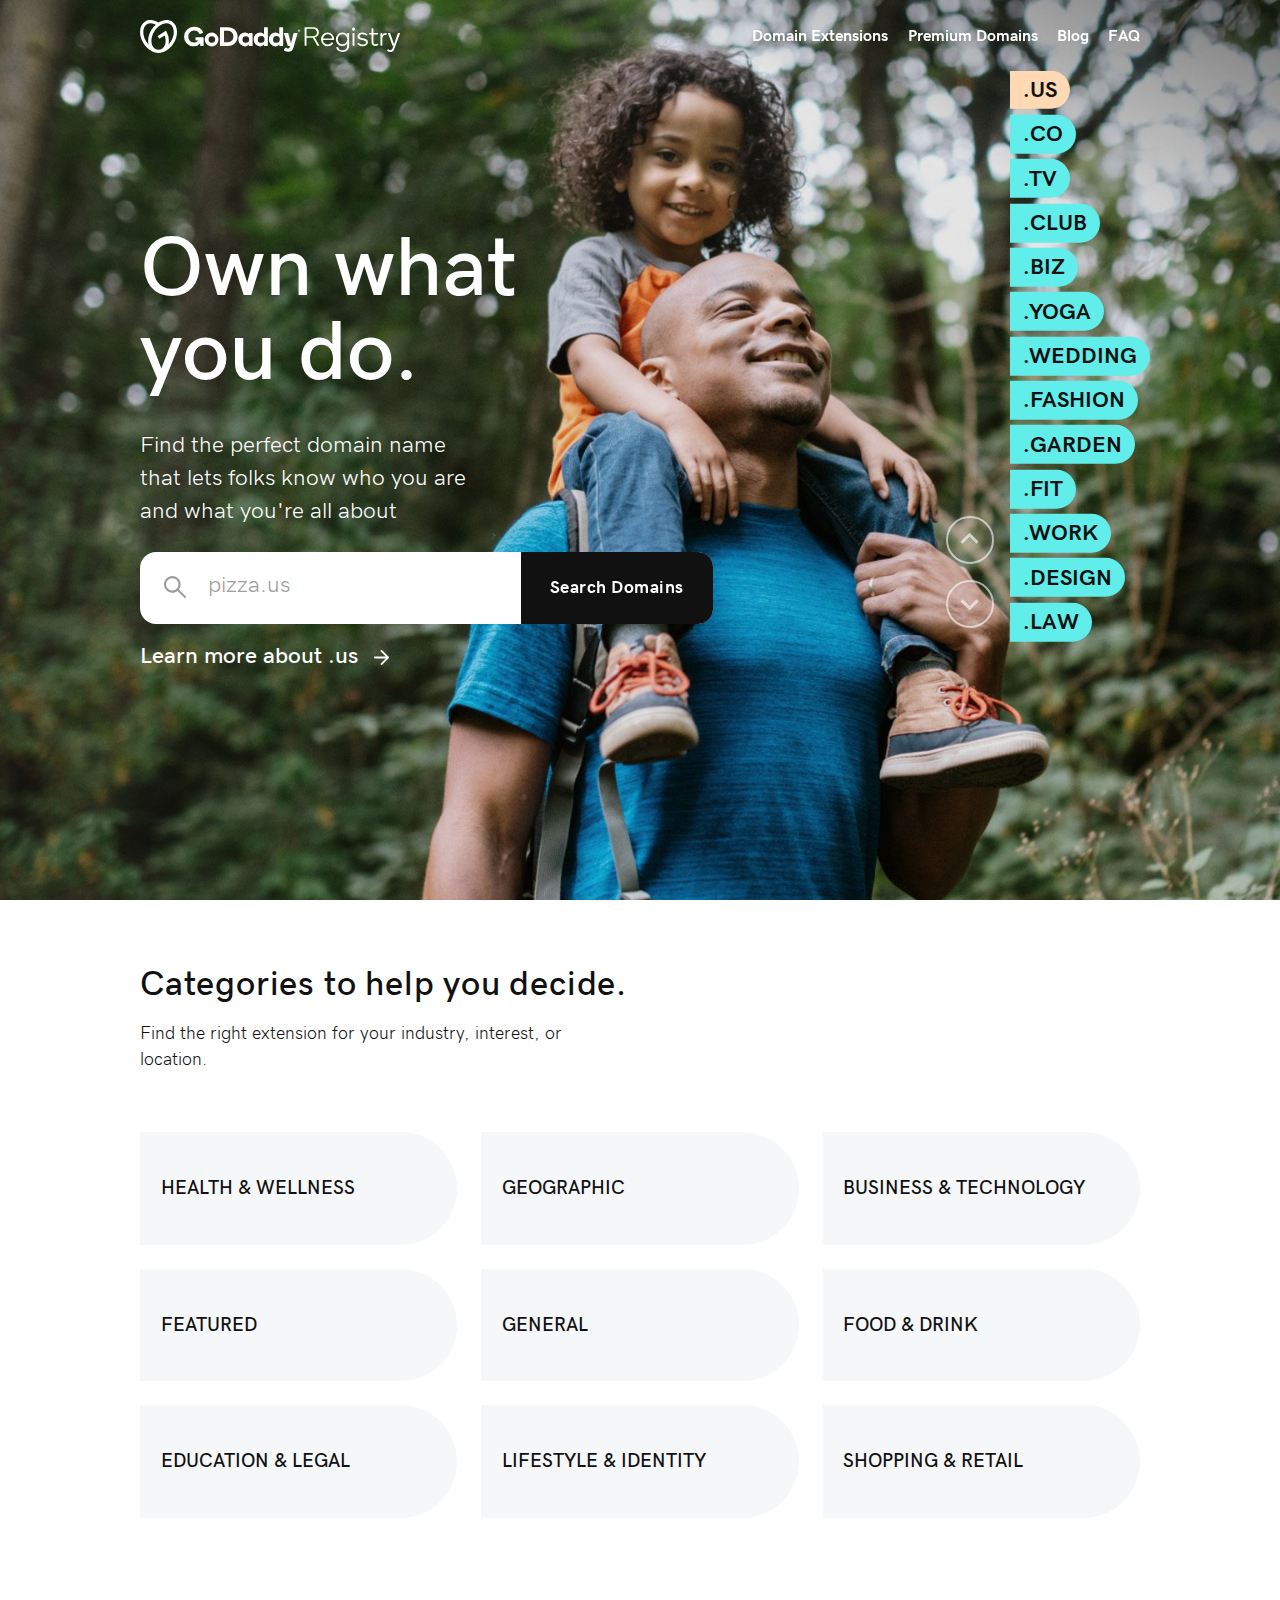
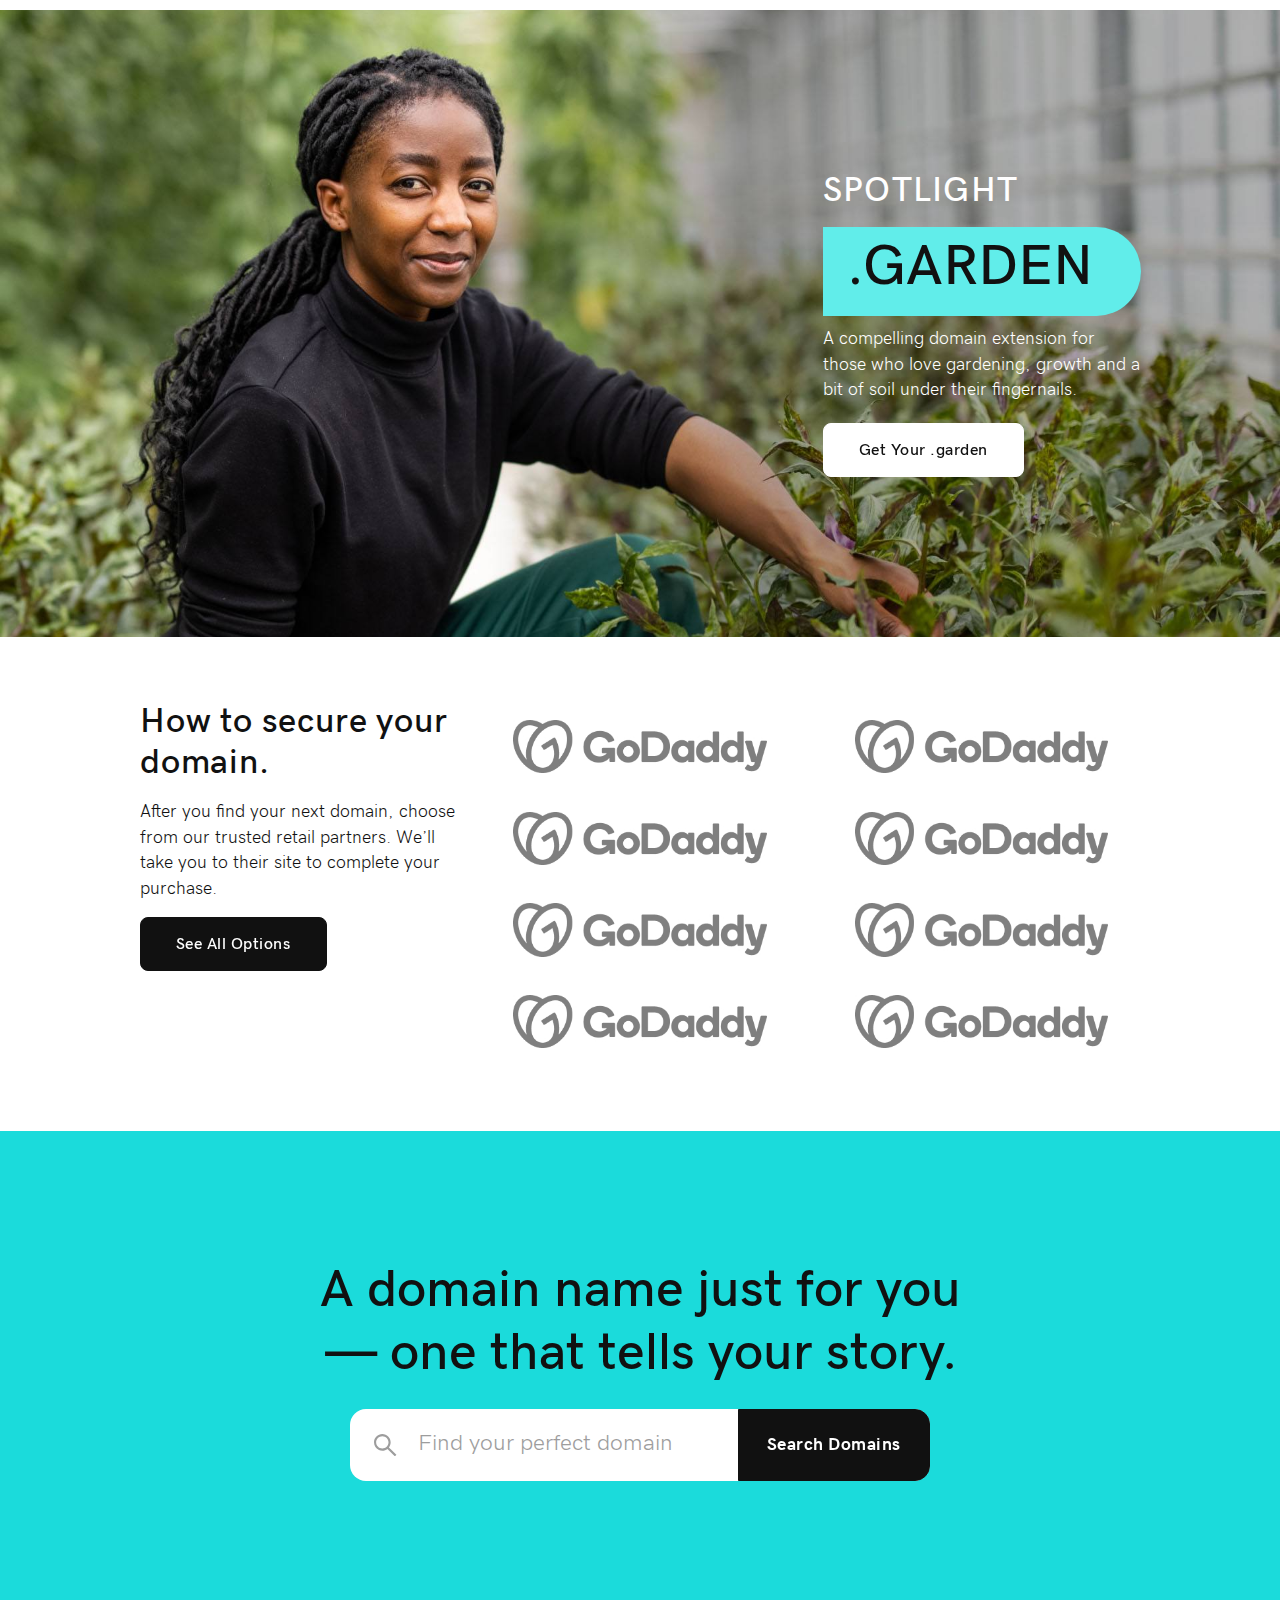
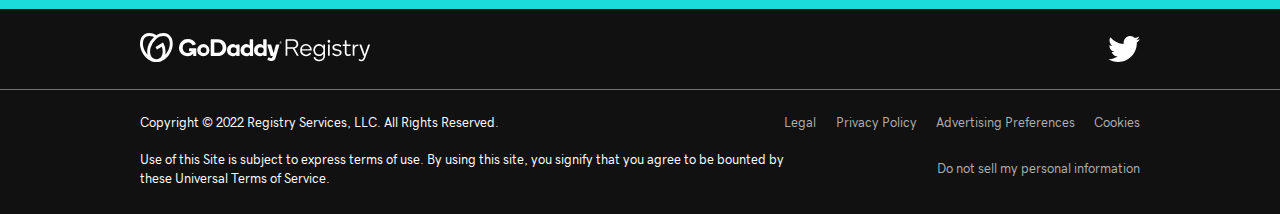
==== commit 591a81f2: "splide js integration on HTML" ====
--- a/index.html
+++ b/index.html
@@ -9,6 +9,7 @@
 	<link rel="shortcut icon" href="images/favicon.ico">
 	<link rel="stylesheet" href="css/vendor/bootstrap.min.css">
     <link rel="stylesheet" href="css/vendor/swiper-bundle.min.css">
+    <link rel="stylesheet" href="css/vendor/splide.min.css">
 	<link rel="stylesheet" href="css/style.css">
 	<link rel="stylesheet" href="css/responsive.css">
 </head>
@@ -86,691 +87,691 @@
     </header>
     <div class="home-slider-main-box">
         <div class="home-slider-box">
-            <div class="home-slider swiper">
-                <div class="swiper-wrapper">
-                    <div class="swiper-slide">
-                        <div class="hero-banner-slider-box d-flex align-items-end align-items-md-center">
-                            <div class="banner-img d-none d-md-block" style="background-image: url(images/img-main_marquee-dot_us-desktop.jpg);"></div>
-                            <div class="banner-img d-block d-md-none" style="background-image: url(images/img-main_marquee-dot_us-mobile.jpg);"></div>
-                            <div class="container">
-                                <div class="row">
-                                    <div class="col-xl-6 col-md-8">
-                                        <div class="hero-text mt-md-auto text-white">
-                                            <h1>Own what <br/>you do.</h1>
-                                            <div class="hero-text-details">
-                                                <p>Find the perfect domain name that lets folks know who you are and what you're all about</p>
-                                            </div>
-                                            <div class="tld-search">
-                                                <form action="#">
-                                                    <div class="tld-search-form">
-                                                        <span class="search-ico">
-                                                            <svg version="1.1" xmlns="http://www.w3.org/2000/svg" xmlns:xlink="http://www.w3.org/1999/xlink" x="0px" y="0px" viewBox="0 0 50 50" style="enable-background:new 0 0 50 50;" xml:space="preserve">
-                                                                <path d="M50,46.57L33.33,29.9c2.39-3.13,3.83-7.02,3.83-11.25c0-10.24-8.33-18.58-18.58-18.58S0,8.4,0,18.65c0,10.24,8.33,18.58,18.58,18.58c4.3,0,8.26-1.48,11.41-3.95l16.65,16.65L50,46.57z M4.75,18.65c0-7.63,6.2-13.83,13.83-13.83s13.83,6.2,13.83,13.83s-6.2,13.83-13.83,13.83S4.75,26.27,4.75,18.65z"/>
-                                                            </svg>
-                                                        </span>
-                                                        <input type="text" class="form-control" placeholder="pizza.us">
-                                                        <button type="submit" class="search-btn btn btn-primary">
-                                                            <span class="search-ico">
-                                                                <svg version="1.1" xmlns="http://www.w3.org/2000/svg" xmlns:xlink="http://www.w3.org/1999/xlink" x="0px" y="0px" viewBox="0 0 50 50" style="enable-background:new 0 0 50 50;" xml:space="preserve">
-                                                                    <path d="M50,46.57L33.33,29.9c2.39-3.13,3.83-7.02,3.83-11.25c0-10.24-8.33-18.58-18.58-18.58S0,8.4,0,18.65c0,10.24,8.33,18.58,18.58,18.58c4.3,0,8.26-1.48,11.41-3.95l16.65,16.65L50,46.57z M4.75,18.65c0-7.63,6.2-13.83,13.83-13.83s13.83,6.2,13.83,13.83s-6.2,13.83-13.83,13.83S4.75,26.27,4.75,18.65z"/>
-                                                                </svg>
-                                                            </span>
-                                                            <span>Search Domains</span>
-                                                        </button>
-                                                    </div>
-                                                </form>
-                                            </div>
-                                            <div class="tld-link">
-                                                <a href="#">Learn more about <span>.us</span> <span class="arrow-ico"><svg version="1.1" xmlns="http://www.w3.org/2000/svg" xmlns:xlink="http://www.w3.org/1999/xlink" x="0px" y="0px"
-                                                    viewBox="0 0 24 24" style="enable-background:new 0 0 24 24;" xml:space="preserve">
-                                            <path d="M23.89,12.57c0.15-0.37,0.15-0.78,0-1.15c-0.08-0.18-0.19-0.35-0.32-0.49l-10.5-10.5c-0.59-0.59-1.54-0.59-2.12,0
-                                                s-0.59,1.54,0,2.12l7.94,7.94H1.5C0.67,10.5,0,11.17,0,12s0.67,1.5,1.5,1.5h17.38l-7.94,7.94c-0.59,0.59-0.59,1.54,0,2.12
-                                                C11.23,23.85,11.62,24,12,24s0.77-0.15,1.06-0.44l10.5-10.5C23.7,12.92,23.81,12.76,23.89,12.57z"/>
-                                            </svg>
-                                            </span></a>
-                                            </div>
-                                        </div>
-                                    </div>                
-                                </div>
-                            </div>
-                        </div>
-                    </div>
-                    <div class="swiper-slide">
-                        <div class="hero-banner-slider-box d-flex align-items-end align-items-md-center">
-                            <div class="banner-img d-none d-md-block" style="background-image: url(images/img-main_marquee-dot_co-desktop.jpg);"></div>
-                            <div class="banner-img d-block d-md-none" style="background-image: url(images/img-main_marquee-dot_co-mobile.jpg);"></div>
-                            <div class="container">
-                                <div class="row">
-                                    <div class="col-xl-6 col-md-8">
-                                        <div class="hero-text mt-md-auto text-white">
-                                            <h1>Own what <br/>you do.</h1>
-                                            <div class="hero-text-details">
-                                                <p>Find the perfect domain name that lets folks know who you are and what you're all about</p>
-                                            </div>
-                                            <div class="tld-search">
-                                                <form action="#">
-                                                    <div class="tld-search-form">
-                                                        <span class="search-ico">
-                                                            <svg version="1.1" xmlns="http://www.w3.org/2000/svg" xmlns:xlink="http://www.w3.org/1999/xlink" x="0px" y="0px" viewBox="0 0 50 50" style="enable-background:new 0 0 50 50;" xml:space="preserve">
-                                                                <path d="M50,46.57L33.33,29.9c2.39-3.13,3.83-7.02,3.83-11.25c0-10.24-8.33-18.58-18.58-18.58S0,8.4,0,18.65c0,10.24,8.33,18.58,18.58,18.58c4.3,0,8.26-1.48,11.41-3.95l16.65,16.65L50,46.57z M4.75,18.65c0-7.63,6.2-13.83,13.83-13.83s13.83,6.2,13.83,13.83s-6.2,13.83-13.83,13.83S4.75,26.27,4.75,18.65z"/>
-                                                            </svg>
-                                                        </span>
-                                                        <input type="text" class="form-control" placeholder="pizza.co">
-                                                        <button type="submit" class="search-btn btn btn-primary">
-                                                            <span class="search-ico">
-                                                                <svg version="1.1" xmlns="http://www.w3.org/2000/svg" xmlns:xlink="http://www.w3.org/1999/xlink" x="0px" y="0px" viewBox="0 0 50 50" style="enable-background:new 0 0 50 50;" xml:space="preserve">
-                                                                    <path d="M50,46.57L33.33,29.9c2.39-3.13,3.83-7.02,3.83-11.25c0-10.24-8.33-18.58-18.58-18.58S0,8.4,0,18.65c0,10.24,8.33,18.58,18.58,18.58c4.3,0,8.26-1.48,11.41-3.95l16.65,16.65L50,46.57z M4.75,18.65c0-7.63,6.2-13.83,13.83-13.83s13.83,6.2,13.83,13.83s-6.2,13.83-13.83,13.83S4.75,26.27,4.75,18.65z"/>
-                                                                </svg>
-                                                            </span>
-                                                            <span>Search Domains</span>
-                                                        </button>
-                                                    </div>
-                                                </form>
-                                            </div>
-                                            <div class="tld-link">
-                                                <a href="#">Learn more about <span>.co</span> <span class="arrow-ico"><svg version="1.1" xmlns="http://www.w3.org/2000/svg" xmlns:xlink="http://www.w3.org/1999/xlink" x="0px" y="0px"
-                                                    viewBox="0 0 24 24" style="enable-background:new 0 0 24 24;" xml:space="preserve">
-                                            <path d="M23.89,12.57c0.15-0.37,0.15-0.78,0-1.15c-0.08-0.18-0.19-0.35-0.32-0.49l-10.5-10.5c-0.59-0.59-1.54-0.59-2.12,0
-                                                s-0.59,1.54,0,2.12l7.94,7.94H1.5C0.67,10.5,0,11.17,0,12s0.67,1.5,1.5,1.5h17.38l-7.94,7.94c-0.59,0.59-0.59,1.54,0,2.12
-                                                C11.23,23.85,11.62,24,12,24s0.77-0.15,1.06-0.44l10.5-10.5C23.7,12.92,23.81,12.76,23.89,12.57z"/>
-                                            </svg>
-                                            </span></a>
-                                            </div>
-                                        </div>
-                                    </div>                
-                                </div>
-                            </div>
-                        </div>
-                    </div>
-                    <div class="swiper-slide">
-                        <div class="hero-banner-slider-box d-flex align-items-end align-items-md-center">
-                            <div class="banner-img d-none d-md-block" style="background-image: url(images/img-main_marquee-dot_tv-desktop.jpg);"></div>
-                            <div class="banner-img d-block d-md-none" style="background-image: url(images/img-main_marquee-dot_tv-mobile.jpg);"></div>
-                            <div class="container">
-                                <div class="row">
-                                    <div class="col-xl-6 col-md-8">
-                                        <div class="hero-text mt-md-auto text-white">
-                                            <h1>Own what <br/>you do.</h1>
-                                            <div class="hero-text-details">
-                                                <p>Find the perfect domain name that lets folks know who you are and what you're all about</p>
-                                            </div>
-                                            <div class="tld-search">
-                                                <form action="#">
-                                                    <div class="tld-search-form">
-                                                        <span class="search-ico">
-                                                            <svg version="1.1" xmlns="http://www.w3.org/2000/svg" xmlns:xlink="http://www.w3.org/1999/xlink" x="0px" y="0px" viewBox="0 0 50 50" style="enable-background:new 0 0 50 50;" xml:space="preserve">
-                                                                <path d="M50,46.57L33.33,29.9c2.39-3.13,3.83-7.02,3.83-11.25c0-10.24-8.33-18.58-18.58-18.58S0,8.4,0,18.65c0,10.24,8.33,18.58,18.58,18.58c4.3,0,8.26-1.48,11.41-3.95l16.65,16.65L50,46.57z M4.75,18.65c0-7.63,6.2-13.83,13.83-13.83s13.83,6.2,13.83,13.83s-6.2,13.83-13.83,13.83S4.75,26.27,4.75,18.65z"/>
-                                                            </svg>
-                                                        </span>
-                                                        <input type="text" class="form-control" placeholder="pizza.tv">
-                                                        <button type="submit" class="search-btn btn btn-primary">
-                                                            <span class="search-ico">
-                                                                <svg version="1.1" xmlns="http://www.w3.org/2000/svg" xmlns:xlink="http://www.w3.org/1999/xlink" x="0px" y="0px" viewBox="0 0 50 50" style="enable-background:new 0 0 50 50;" xml:space="preserve">
-                                                                    <path d="M50,46.57L33.33,29.9c2.39-3.13,3.83-7.02,3.83-11.25c0-10.24-8.33-18.58-18.58-18.58S0,8.4,0,18.65c0,10.24,8.33,18.58,18.58,18.58c4.3,0,8.26-1.48,11.41-3.95l16.65,16.65L50,46.57z M4.75,18.65c0-7.63,6.2-13.83,13.83-13.83s13.83,6.2,13.83,13.83s-6.2,13.83-13.83,13.83S4.75,26.27,4.75,18.65z"/>
-                                                                </svg>
-                                                            </span>
-                                                            <span>Search Domains</span>
-                                                        </button>
-                                                    </div>
-                                                </form>
-                                            </div>
-                                            <div class="tld-link">
-                                                <a href="#">Learn more about <span>.tv</span> <span class="arrow-ico"><svg version="1.1" xmlns="http://www.w3.org/2000/svg" xmlns:xlink="http://www.w3.org/1999/xlink" x="0px" y="0px"
-                                                    viewBox="0 0 24 24" style="enable-background:new 0 0 24 24;" xml:space="preserve">
-                                            <path d="M23.89,12.57c0.15-0.37,0.15-0.78,0-1.15c-0.08-0.18-0.19-0.35-0.32-0.49l-10.5-10.5c-0.59-0.59-1.54-0.59-2.12,0
-                                                s-0.59,1.54,0,2.12l7.94,7.94H1.5C0.67,10.5,0,11.17,0,12s0.67,1.5,1.5,1.5h17.38l-7.94,7.94c-0.59,0.59-0.59,1.54,0,2.12
-                                                C11.23,23.85,11.62,24,12,24s0.77-0.15,1.06-0.44l10.5-10.5C23.7,12.92,23.81,12.76,23.89,12.57z"/>
-                                            </svg>
-                                            </span></a>
-                                            </div>
-                                        </div>
-                                    </div>                
-                                </div>
-                            </div>
-                        </div>
-                    </div>
-                    <div class="swiper-slide">
-                        <div class="hero-banner-slider-box d-flex align-items-end align-items-md-center">
-                            <div class="banner-img d-none d-md-block" style="background-image: url(images/img-main_marquee-dot_club-desktop.jpg);"></div>
-                            <div class="banner-img d-block d-md-none" style="background-image: url(images/img-main_marquee-dot_club-mobile.jpg);"></div>
-                            <div class="container">
-                                <div class="row">
-                                    <div class="col-xl-6 col-md-8">
-                                        <div class="hero-text mt-md-auto text-white">
-                                            <h1>Own what <br/>you do.</h1>
-                                            <div class="hero-text-details">
-                                                <p>Find the perfect domain name that lets folks know who you are and what you're all about</p>
-                                            </div>
-                                            <div class="tld-search">
-                                                <form action="#">
-                                                    <div class="tld-search-form">
-                                                        <span class="search-ico">
-                                                            <svg version="1.1" xmlns="http://www.w3.org/2000/svg" xmlns:xlink="http://www.w3.org/1999/xlink" x="0px" y="0px" viewBox="0 0 50 50" style="enable-background:new 0 0 50 50;" xml:space="preserve">
-                                                                <path d="M50,46.57L33.33,29.9c2.39-3.13,3.83-7.02,3.83-11.25c0-10.24-8.33-18.58-18.58-18.58S0,8.4,0,18.65c0,10.24,8.33,18.58,18.58,18.58c4.3,0,8.26-1.48,11.41-3.95l16.65,16.65L50,46.57z M4.75,18.65c0-7.63,6.2-13.83,13.83-13.83s13.83,6.2,13.83,13.83s-6.2,13.83-13.83,13.83S4.75,26.27,4.75,18.65z"/>
-                                                            </svg>
-                                                        </span>
-                                                        <input type="text" class="form-control" placeholder="pizza.club">
-                                                        <button type="submit" class="search-btn btn btn-primary">
-                                                            <span class="search-ico">
-                                                                <svg version="1.1" xmlns="http://www.w3.org/2000/svg" xmlns:xlink="http://www.w3.org/1999/xlink" x="0px" y="0px" viewBox="0 0 50 50" style="enable-background:new 0 0 50 50;" xml:space="preserve">
-                                                                    <path d="M50,46.57L33.33,29.9c2.39-3.13,3.83-7.02,3.83-11.25c0-10.24-8.33-18.58-18.58-18.58S0,8.4,0,18.65c0,10.24,8.33,18.58,18.58,18.58c4.3,0,8.26-1.48,11.41-3.95l16.65,16.65L50,46.57z M4.75,18.65c0-7.63,6.2-13.83,13.83-13.83s13.83,6.2,13.83,13.83s-6.2,13.83-13.83,13.83S4.75,26.27,4.75,18.65z"/>
-                                                                </svg>
-                                                            </span>
-                                                            <span>Search Domains</span>
-                                                        </button>
-                                                    </div>
-                                                </form>
-                                            </div>
-                                            <div class="tld-link">
-                                                <a href="#">Learn more about <span>.club</span> <span class="arrow-ico"><svg version="1.1" xmlns="http://www.w3.org/2000/svg" xmlns:xlink="http://www.w3.org/1999/xlink" x="0px" y="0px"
-                                                    viewBox="0 0 24 24" style="enable-background:new 0 0 24 24;" xml:space="preserve">
-                                            <path d="M23.89,12.57c0.15-0.37,0.15-0.78,0-1.15c-0.08-0.18-0.19-0.35-0.32-0.49l-10.5-10.5c-0.59-0.59-1.54-0.59-2.12,0
-                                                s-0.59,1.54,0,2.12l7.94,7.94H1.5C0.67,10.5,0,11.17,0,12s0.67,1.5,1.5,1.5h17.38l-7.94,7.94c-0.59,0.59-0.59,1.54,0,2.12
-                                                C11.23,23.85,11.62,24,12,24s0.77-0.15,1.06-0.44l10.5-10.5C23.7,12.92,23.81,12.76,23.89,12.57z"/>
-                                            </svg>
-                                            </span></a>
-                                            </div>
-                                        </div>
-                                    </div>                
-                                </div>
-                            </div>
-                        </div>
-                    </div>
-                    <div class="swiper-slide">
-                        <div class="hero-banner-slider-box d-flex align-items-end align-items-md-center">
-                            <div class="banner-img d-none d-md-block" style="background-image: url(images/img-main_marquee-dot_biz-desktop.jpg);"></div>
-                            <div class="banner-img d-block d-md-none" style="background-image: url(images/img-main_marquee-dot_biz-mobile.jpg);"></div>
-                            <div class="container">
-                                <div class="row">
-                                    <div class="col-xl-6 col-md-8">
-                                        <div class="hero-text mt-md-auto text-white">
-                                            <h1>Own what <br/>you do.</h1>
-                                            <div class="hero-text-details">
-                                                <p>Find the perfect domain name that lets folks know who you are and what you're all about</p>
-                                            </div>
-                                            <div class="tld-search">
-                                                <form action="#">
-                                                    <div class="tld-search-form">
-                                                        <span class="search-ico">
-                                                            <svg version="1.1" xmlns="http://www.w3.org/2000/svg" xmlns:xlink="http://www.w3.org/1999/xlink" x="0px" y="0px" viewBox="0 0 50 50" style="enable-background:new 0 0 50 50;" xml:space="preserve">
-                                                                <path d="M50,46.57L33.33,29.9c2.39-3.13,3.83-7.02,3.83-11.25c0-10.24-8.33-18.58-18.58-18.58S0,8.4,0,18.65c0,10.24,8.33,18.58,18.58,18.58c4.3,0,8.26-1.48,11.41-3.95l16.65,16.65L50,46.57z M4.75,18.65c0-7.63,6.2-13.83,13.83-13.83s13.83,6.2,13.83,13.83s-6.2,13.83-13.83,13.83S4.75,26.27,4.75,18.65z"/>
-                                                            </svg>
-                                                        </span>
-                                                        <input type="text" class="form-control" placeholder="pizza.biz">
-                                                        <button type="submit" class="search-btn btn btn-primary">
-                                                            <span class="search-ico">
-                                                                <svg version="1.1" xmlns="http://www.w3.org/2000/svg" xmlns:xlink="http://www.w3.org/1999/xlink" x="0px" y="0px" viewBox="0 0 50 50" style="enable-background:new 0 0 50 50;" xml:space="preserve">
-                                                                    <path d="M50,46.57L33.33,29.9c2.39-3.13,3.83-7.02,3.83-11.25c0-10.24-8.33-18.58-18.58-18.58S0,8.4,0,18.65c0,10.24,8.33,18.58,18.58,18.58c4.3,0,8.26-1.48,11.41-3.95l16.65,16.65L50,46.57z M4.75,18.65c0-7.63,6.2-13.83,13.83-13.83s13.83,6.2,13.83,13.83s-6.2,13.83-13.83,13.83S4.75,26.27,4.75,18.65z"/>
-                                                                </svg>
-                                                            </span>
-                                                            <span>Search Domains</span>
-                                                        </button>
-                                                    </div>
-                                                </form>
-                                            </div>
-                                            <div class="tld-link">
-                                                <a href="#">Learn more about <span>.biz</span> <span class="arrow-ico"><svg version="1.1" xmlns="http://www.w3.org/2000/svg" xmlns:xlink="http://www.w3.org/1999/xlink" x="0px" y="0px"
-                                                    viewBox="0 0 24 24" style="enable-background:new 0 0 24 24;" xml:space="preserve">
-                                            <path d="M23.89,12.57c0.15-0.37,0.15-0.78,0-1.15c-0.08-0.18-0.19-0.35-0.32-0.49l-10.5-10.5c-0.59-0.59-1.54-0.59-2.12,0
-                                                s-0.59,1.54,0,2.12l7.94,7.94H1.5C0.67,10.5,0,11.17,0,12s0.67,1.5,1.5,1.5h17.38l-7.94,7.94c-0.59,0.59-0.59,1.54,0,2.12
-                                                C11.23,23.85,11.62,24,12,24s0.77-0.15,1.06-0.44l10.5-10.5C23.7,12.92,23.81,12.76,23.89,12.57z"/>
-                                            </svg>
-                                            </span></a>
-                                            </div>
-                                        </div>
-                                    </div>                
-                                </div>
-                            </div>
-                        </div>
-                    </div>
-                    <div class="swiper-slide">
-                        <div class="hero-banner-slider-box d-flex align-items-end align-items-md-center">
-                            <div class="banner-img d-none d-md-block" style="background-image: url(images/img-main_marquee-dot_us-desktop.jpg);"></div>
-                            <div class="banner-img d-block d-md-none" style="background-image: url(images/img-main_marquee-dot_us-mobile.jpg);"></div>
-                            <div class="container">
-                                <div class="row">
-                                    <div class="col-xl-6 col-md-8">
-                                        <div class="hero-text mt-md-auto text-white">
-                                            <h1>Own what <br/>you do.</h1>
-                                            <div class="hero-text-details">
-                                                <p>Find the perfect domain name that lets folks know who you are and what you're all about</p>
-                                            </div>
-                                            <div class="tld-search">
-                                                <form action="#">
-                                                    <div class="tld-search-form">
-                                                        <span class="search-ico">
-                                                            <svg version="1.1" xmlns="http://www.w3.org/2000/svg" xmlns:xlink="http://www.w3.org/1999/xlink" x="0px" y="0px" viewBox="0 0 50 50" style="enable-background:new 0 0 50 50;" xml:space="preserve">
-                                                                <path d="M50,46.57L33.33,29.9c2.39-3.13,3.83-7.02,3.83-11.25c0-10.24-8.33-18.58-18.58-18.58S0,8.4,0,18.65c0,10.24,8.33,18.58,18.58,18.58c4.3,0,8.26-1.48,11.41-3.95l16.65,16.65L50,46.57z M4.75,18.65c0-7.63,6.2-13.83,13.83-13.83s13.83,6.2,13.83,13.83s-6.2,13.83-13.83,13.83S4.75,26.27,4.75,18.65z"/>
-                                                            </svg>
-                                                        </span>
-                                                        <input type="text" class="form-control" placeholder="pizza.yoga">
-                                                        <button type="submit" class="search-btn btn btn-primary">
-                                                            <span class="search-ico">
-                                                                <svg version="1.1" xmlns="http://www.w3.org/2000/svg" xmlns:xlink="http://www.w3.org/1999/xlink" x="0px" y="0px" viewBox="0 0 50 50" style="enable-background:new 0 0 50 50;" xml:space="preserve">
-                                                                    <path d="M50,46.57L33.33,29.9c2.39-3.13,3.83-7.02,3.83-11.25c0-10.24-8.33-18.58-18.58-18.58S0,8.4,0,18.65c0,10.24,8.33,18.58,18.58,18.58c4.3,0,8.26-1.48,11.41-3.95l16.65,16.65L50,46.57z M4.75,18.65c0-7.63,6.2-13.83,13.83-13.83s13.83,6.2,13.83,13.83s-6.2,13.83-13.83,13.83S4.75,26.27,4.75,18.65z"/>
-                                                                </svg>
-                                                            </span>
-                                                            <span>Search Domains</span>
-                                                        </button>
-                                                    </div>
-                                                </form>
-                                            </div>
-                                            <div class="tld-link">
-                                                <a href="#">Learn more about <span>.yoga</span> <span class="arrow-ico"><svg version="1.1" xmlns="http://www.w3.org/2000/svg" xmlns:xlink="http://www.w3.org/1999/xlink" x="0px" y="0px"
-                                                    viewBox="0 0 24 24" style="enable-background:new 0 0 24 24;" xml:space="preserve">
-                                            <path d="M23.89,12.57c0.15-0.37,0.15-0.78,0-1.15c-0.08-0.18-0.19-0.35-0.32-0.49l-10.5-10.5c-0.59-0.59-1.54-0.59-2.12,0
-                                                s-0.59,1.54,0,2.12l7.94,7.94H1.5C0.67,10.5,0,11.17,0,12s0.67,1.5,1.5,1.5h17.38l-7.94,7.94c-0.59,0.59-0.59,1.54,0,2.12
-                                                C11.23,23.85,11.62,24,12,24s0.77-0.15,1.06-0.44l10.5-10.5C23.7,12.92,23.81,12.76,23.89,12.57z"/>
-                                            </svg>
-                                            </span></a>
-                                            </div>
-                                        </div>
-                                    </div>                
-                                </div>
-                            </div>
-                        </div>
-                    </div>
-                    <div class="swiper-slide">
-                        <div class="hero-banner-slider-box d-flex align-items-end align-items-md-center">
-                            <div class="banner-img d-none d-md-block" style="background-image: url(images/img-main_marquee-dot_co-desktop.jpg);"></div>
-                            <div class="banner-img d-block d-md-none" style="background-image: url(images/img-main_marquee-dot_co-mobile.jpg);"></div>
-                            <div class="container">
-                                <div class="row">
-                                    <div class="col-xl-6 col-md-8">
-                                        <div class="hero-text mt-md-auto text-white">
-                                            <h1>Own what <br/>you do.</h1>
-                                            <div class="hero-text-details">
-                                                <p>Find the perfect domain name that lets folks know who you are and what you're all about</p>
-                                            </div>
-                                            <div class="tld-search">
-                                                <form action="#">
-                                                    <div class="tld-search-form">
-                                                        <span class="search-ico">
-                                                            <svg version="1.1" xmlns="http://www.w3.org/2000/svg" xmlns:xlink="http://www.w3.org/1999/xlink" x="0px" y="0px" viewBox="0 0 50 50" style="enable-background:new 0 0 50 50;" xml:space="preserve">
-                                                                <path d="M50,46.57L33.33,29.9c2.39-3.13,3.83-7.02,3.83-11.25c0-10.24-8.33-18.58-18.58-18.58S0,8.4,0,18.65c0,10.24,8.33,18.58,18.58,18.58c4.3,0,8.26-1.48,11.41-3.95l16.65,16.65L50,46.57z M4.75,18.65c0-7.63,6.2-13.83,13.83-13.83s13.83,6.2,13.83,13.83s-6.2,13.83-13.83,13.83S4.75,26.27,4.75,18.65z"/>
-                                                            </svg>
-                                                        </span>
-                                                        <input type="text" class="form-control" placeholder="pizza.wedding">
-                                                        <button type="submit" class="search-btn btn btn-primary">
-                                                            <span class="search-ico">
-                                                                <svg version="1.1" xmlns="http://www.w3.org/2000/svg" xmlns:xlink="http://www.w3.org/1999/xlink" x="0px" y="0px" viewBox="0 0 50 50" style="enable-background:new 0 0 50 50;" xml:space="preserve">
-                                                                    <path d="M50,46.57L33.33,29.9c2.39-3.13,3.83-7.02,3.83-11.25c0-10.24-8.33-18.58-18.58-18.58S0,8.4,0,18.65c0,10.24,8.33,18.58,18.58,18.58c4.3,0,8.26-1.48,11.41-3.95l16.65,16.65L50,46.57z M4.75,18.65c0-7.63,6.2-13.83,13.83-13.83s13.83,6.2,13.83,13.83s-6.2,13.83-13.83,13.83S4.75,26.27,4.75,18.65z"/>
-                                                                </svg>
-                                                            </span>
-                                                            <span>Search Domains</span>
-                                                        </button>
-                                                    </div>
-                                                </form>
-                                            </div>
-                                            <div class="tld-link">
-                                                <a href="#">Learn more about <span>.wedding</span> <span class="arrow-ico"><svg version="1.1" xmlns="http://www.w3.org/2000/svg" xmlns:xlink="http://www.w3.org/1999/xlink" x="0px" y="0px"
-                                                    viewBox="0 0 24 24" style="enable-background:new 0 0 24 24;" xml:space="preserve">
-                                            <path d="M23.89,12.57c0.15-0.37,0.15-0.78,0-1.15c-0.08-0.18-0.19-0.35-0.32-0.49l-10.5-10.5c-0.59-0.59-1.54-0.59-2.12,0
-                                                s-0.59,1.54,0,2.12l7.94,7.94H1.5C0.67,10.5,0,11.17,0,12s0.67,1.5,1.5,1.5h17.38l-7.94,7.94c-0.59,0.59-0.59,1.54,0,2.12
-                                                C11.23,23.85,11.62,24,12,24s0.77-0.15,1.06-0.44l10.5-10.5C23.7,12.92,23.81,12.76,23.89,12.57z"/>
-                                            </svg>
-                                            </span></a>
-                                            </div>
-                                        </div>
-                                    </div>                
-                                </div>
-                            </div>
-                        </div>
-                    </div>
-                    <div class="swiper-slide">
-                        <div class="hero-banner-slider-box d-flex align-items-end align-items-md-center">
-                            <div class="banner-img d-none d-md-block" style="background-image: url(images/img-main_marquee-dot_tv-desktop.jpg);"></div>
-                            <div class="banner-img d-block d-md-none" style="background-image: url(images/img-main_marquee-dot_tv-mobile.jpg);"></div>
-                            <div class="container">
-                                <div class="row">
-                                    <div class="col-xl-6 col-md-8">
-                                        <div class="hero-text mt-md-auto text-white">
-                                            <h1>Own what <br/>you do.</h1>
-                                            <div class="hero-text-details">
-                                                <p>Find the perfect domain name that lets folks know who you are and what you're all about</p>
-                                            </div>
-                                            <div class="tld-search">
-                                                <form action="#">
-                                                    <div class="tld-search-form">
-                                                        <span class="search-ico">
-                                                            <svg version="1.1" xmlns="http://www.w3.org/2000/svg" xmlns:xlink="http://www.w3.org/1999/xlink" x="0px" y="0px" viewBox="0 0 50 50" style="enable-background:new 0 0 50 50;" xml:space="preserve">
-                                                                <path d="M50,46.57L33.33,29.9c2.39-3.13,3.83-7.02,3.83-11.25c0-10.24-8.33-18.58-18.58-18.58S0,8.4,0,18.65c0,10.24,8.33,18.58,18.58,18.58c4.3,0,8.26-1.48,11.41-3.95l16.65,16.65L50,46.57z M4.75,18.65c0-7.63,6.2-13.83,13.83-13.83s13.83,6.2,13.83,13.83s-6.2,13.83-13.83,13.83S4.75,26.27,4.75,18.65z"/>
-                                                            </svg>
-                                                        </span>
-                                                        <input type="text" class="form-control" placeholder="pizza.fashion">
-                                                        <button type="submit" class="search-btn btn btn-primary">
-                                                            <span class="search-ico">
-                                                                <svg version="1.1" xmlns="http://www.w3.org/2000/svg" xmlns:xlink="http://www.w3.org/1999/xlink" x="0px" y="0px" viewBox="0 0 50 50" style="enable-background:new 0 0 50 50;" xml:space="preserve">
-                                                                    <path d="M50,46.57L33.33,29.9c2.39-3.13,3.83-7.02,3.83-11.25c0-10.24-8.33-18.58-18.58-18.58S0,8.4,0,18.65c0,10.24,8.33,18.58,18.58,18.58c4.3,0,8.26-1.48,11.41-3.95l16.65,16.65L50,46.57z M4.75,18.65c0-7.63,6.2-13.83,13.83-13.83s13.83,6.2,13.83,13.83s-6.2,13.83-13.83,13.83S4.75,26.27,4.75,18.65z"/>
-                                                                </svg>
-                                                            </span>
-                                                            <span>Search Domains</span>
-                                                        </button>
-                                                    </div>
-                                                </form>
-                                            </div>
-                                            <div class="tld-link">
-                                                <a href="#">Learn more about <span>.fashion</span> <span class="arrow-ico"><svg version="1.1" xmlns="http://www.w3.org/2000/svg" xmlns:xlink="http://www.w3.org/1999/xlink" x="0px" y="0px"
-                                                    viewBox="0 0 24 24" style="enable-background:new 0 0 24 24;" xml:space="preserve">
-                                            <path d="M23.89,12.57c0.15-0.37,0.15-0.78,0-1.15c-0.08-0.18-0.19-0.35-0.32-0.49l-10.5-10.5c-0.59-0.59-1.54-0.59-2.12,0
-                                                s-0.59,1.54,0,2.12l7.94,7.94H1.5C0.67,10.5,0,11.17,0,12s0.67,1.5,1.5,1.5h17.38l-7.94,7.94c-0.59,0.59-0.59,1.54,0,2.12
-                                                C11.23,23.85,11.62,24,12,24s0.77-0.15,1.06-0.44l10.5-10.5C23.7,12.92,23.81,12.76,23.89,12.57z"/>
-                                            </svg>
-                                            </span></a>
-                                            </div>
-                                        </div>
-                                    </div>                
-                                </div>
-                            </div>
-                        </div>
-                    </div>
-                    <div class="swiper-slide">
-                        <div class="hero-banner-slider-box d-flex align-items-end align-items-md-center">
-                            <div class="banner-img d-none d-md-block" style="background-image: url(images/img-main_marquee-dot_club-desktop.jpg);"></div>
-                            <div class="banner-img d-block d-md-none" style="background-image: url(images/img-main_marquee-dot_club-mobile.jpg);"></div>
-                            <div class="container">
-                                <div class="row">
-                                    <div class="col-xl-6 col-md-8">
-                                        <div class="hero-text mt-md-auto text-white">
-                                            <h1>Own what <br/>you do.</h1>
-                                            <div class="hero-text-details">
-                                                <p>Find the perfect domain name that lets folks know who you are and what you're all about</p>
-                                            </div>
-                                            <div class="tld-search">
-                                                <form action="#">
-                                                    <div class="tld-search-form">
-                                                        <span class="search-ico">
-                                                            <svg version="1.1" xmlns="http://www.w3.org/2000/svg" xmlns:xlink="http://www.w3.org/1999/xlink" x="0px" y="0px" viewBox="0 0 50 50" style="enable-background:new 0 0 50 50;" xml:space="preserve">
-                                                                <path d="M50,46.57L33.33,29.9c2.39-3.13,3.83-7.02,3.83-11.25c0-10.24-8.33-18.58-18.58-18.58S0,8.4,0,18.65c0,10.24,8.33,18.58,18.58,18.58c4.3,0,8.26-1.48,11.41-3.95l16.65,16.65L50,46.57z M4.75,18.65c0-7.63,6.2-13.83,13.83-13.83s13.83,6.2,13.83,13.83s-6.2,13.83-13.83,13.83S4.75,26.27,4.75,18.65z"/>
-                                                            </svg>
-                                                        </span>
-                                                        <input type="text" class="form-control" placeholder="pizza.garden">
-                                                        <button type="submit" class="search-btn btn btn-primary">
-                                                            <span class="search-ico">
-                                                                <svg version="1.1" xmlns="http://www.w3.org/2000/svg" xmlns:xlink="http://www.w3.org/1999/xlink" x="0px" y="0px" viewBox="0 0 50 50" style="enable-background:new 0 0 50 50;" xml:space="preserve">
-                                                                    <path d="M50,46.57L33.33,29.9c2.39-3.13,3.83-7.02,3.83-11.25c0-10.24-8.33-18.58-18.58-18.58S0,8.4,0,18.65c0,10.24,8.33,18.58,18.58,18.58c4.3,0,8.26-1.48,11.41-3.95l16.65,16.65L50,46.57z M4.75,18.65c0-7.63,6.2-13.83,13.83-13.83s13.83,6.2,13.83,13.83s-6.2,13.83-13.83,13.83S4.75,26.27,4.75,18.65z"/>
-                                                                </svg>
-                                                            </span>
-                                                            <span>Search Domains</span>
-                                                        </button>
-                                                    </div>
-                                                </form>
-                                            </div>
-                                            <div class="tld-link">
-                                                <a href="#">Learn more about <span>.garden</span> <span class="arrow-ico"><svg version="1.1" xmlns="http://www.w3.org/2000/svg" xmlns:xlink="http://www.w3.org/1999/xlink" x="0px" y="0px"
-                                                    viewBox="0 0 24 24" style="enable-background:new 0 0 24 24;" xml:space="preserve">
-                                            <path d="M23.89,12.57c0.15-0.37,0.15-0.78,0-1.15c-0.08-0.18-0.19-0.35-0.32-0.49l-10.5-10.5c-0.59-0.59-1.54-0.59-2.12,0
-                                                s-0.59,1.54,0,2.12l7.94,7.94H1.5C0.67,10.5,0,11.17,0,12s0.67,1.5,1.5,1.5h17.38l-7.94,7.94c-0.59,0.59-0.59,1.54,0,2.12
-                                                C11.23,23.85,11.62,24,12,24s0.77-0.15,1.06-0.44l10.5-10.5C23.7,12.92,23.81,12.76,23.89,12.57z"/>
-                                            </svg>
-                                            </span></a>
-                                            </div>
-                                        </div>
-                                    </div>                
-                                </div>
-                            </div>
-                        </div>
-                    </div>
-                    <div class="swiper-slide">
-                        <div class="hero-banner-slider-box d-flex align-items-end align-items-md-center">
-                            <div class="banner-img d-none d-md-block" style="background-image: url(images/img-main_marquee-dot_biz-desktop.jpg);"></div>
-                            <div class="banner-img d-block d-md-none" style="background-image: url(images/img-main_marquee-dot_biz-mobile.jpg);"></div>
-                            <div class="container">
-                                <div class="row">
-                                    <div class="col-xl-6 col-md-8">
-                                        <div class="hero-text mt-md-auto text-white">
-                                            <h1>Own what <br/>you do.</h1>
-                                            <div class="hero-text-details">
-                                                <p>Find the perfect domain name that lets folks know who you are and what you're all about</p>
-                                            </div>
-                                            <div class="tld-search">
-                                                <form action="#">
-                                                    <div class="tld-search-form">
-                                                        <span class="search-ico">
-                                                            <svg version="1.1" xmlns="http://www.w3.org/2000/svg" xmlns:xlink="http://www.w3.org/1999/xlink" x="0px" y="0px" viewBox="0 0 50 50" style="enable-background:new 0 0 50 50;" xml:space="preserve">
-                                                                <path d="M50,46.57L33.33,29.9c2.39-3.13,3.83-7.02,3.83-11.25c0-10.24-8.33-18.58-18.58-18.58S0,8.4,0,18.65c0,10.24,8.33,18.58,18.58,18.58c4.3,0,8.26-1.48,11.41-3.95l16.65,16.65L50,46.57z M4.75,18.65c0-7.63,6.2-13.83,13.83-13.83s13.83,6.2,13.83,13.83s-6.2,13.83-13.83,13.83S4.75,26.27,4.75,18.65z"/>
-                                                            </svg>
-                                                        </span>
-                                                        <input type="text" class="form-control" placeholder="pizza.fit">
-                                                        <button type="submit" class="search-btn btn btn-primary">
-                                                            <span class="search-ico">
-                                                                <svg version="1.1" xmlns="http://www.w3.org/2000/svg" xmlns:xlink="http://www.w3.org/1999/xlink" x="0px" y="0px" viewBox="0 0 50 50" style="enable-background:new 0 0 50 50;" xml:space="preserve">
-                                                                    <path d="M50,46.57L33.33,29.9c2.39-3.13,3.83-7.02,3.83-11.25c0-10.24-8.33-18.58-18.58-18.58S0,8.4,0,18.65c0,10.24,8.33,18.58,18.58,18.58c4.3,0,8.26-1.48,11.41-3.95l16.65,16.65L50,46.57z M4.75,18.65c0-7.63,6.2-13.83,13.83-13.83s13.83,6.2,13.83,13.83s-6.2,13.83-13.83,13.83S4.75,26.27,4.75,18.65z"/>
-                                                                </svg>
-                                                            </span>
-                                                            <span>Search Domains</span>
-                                                        </button>
-                                                    </div>
-                                                </form>
-                                            </div>
-                                            <div class="tld-link">
-                                                <a href="#">Learn more about <span>.fit</span> <span class="arrow-ico"><svg version="1.1" xmlns="http://www.w3.org/2000/svg" xmlns:xlink="http://www.w3.org/1999/xlink" x="0px" y="0px"
-                                                    viewBox="0 0 24 24" style="enable-background:new 0 0 24 24;" xml:space="preserve">
-                                            <path d="M23.89,12.57c0.15-0.37,0.15-0.78,0-1.15c-0.08-0.18-0.19-0.35-0.32-0.49l-10.5-10.5c-0.59-0.59-1.54-0.59-2.12,0
-                                                s-0.59,1.54,0,2.12l7.94,7.94H1.5C0.67,10.5,0,11.17,0,12s0.67,1.5,1.5,1.5h17.38l-7.94,7.94c-0.59,0.59-0.59,1.54,0,2.12
-                                                C11.23,23.85,11.62,24,12,24s0.77-0.15,1.06-0.44l10.5-10.5C23.7,12.92,23.81,12.76,23.89,12.57z"/>
-                                            </svg>
-                                            </span></a>
-                                            </div>
-                                        </div>
-                                    </div>                
-                                </div>
-                            </div>
-                        </div>
-                    </div>
-                    <div class="swiper-slide">
-                        <div class="hero-banner-slider-box d-flex align-items-end align-items-md-center">
-                            <div class="banner-img d-none d-md-block" style="background-image: url(images/img-main_marquee-dot_us-desktop.jpg);"></div>
-                            <div class="banner-img d-block d-md-none" style="background-image: url(images/img-main_marquee-dot_us-mobile.jpg);"></div>
-                            <div class="container">
-                                <div class="row">
-                                    <div class="col-xl-6 col-md-8">
-                                        <div class="hero-text mt-md-auto text-white">
-                                            <h1>Own what <br/>you do.</h1>
-                                            <div class="hero-text-details">
-                                                <p>Find the perfect domain name that lets folks know who you are and what you're all about</p>
-                                            </div>
-                                            <div class="tld-search">
-                                                <form action="#">
-                                                    <div class="tld-search-form">
-                                                        <span class="search-ico">
-                                                            <svg version="1.1" xmlns="http://www.w3.org/2000/svg" xmlns:xlink="http://www.w3.org/1999/xlink" x="0px" y="0px" viewBox="0 0 50 50" style="enable-background:new 0 0 50 50;" xml:space="preserve">
-                                                                <path d="M50,46.57L33.33,29.9c2.39-3.13,3.83-7.02,3.83-11.25c0-10.24-8.33-18.58-18.58-18.58S0,8.4,0,18.65c0,10.24,8.33,18.58,18.58,18.58c4.3,0,8.26-1.48,11.41-3.95l16.65,16.65L50,46.57z M4.75,18.65c0-7.63,6.2-13.83,13.83-13.83s13.83,6.2,13.83,13.83s-6.2,13.83-13.83,13.83S4.75,26.27,4.75,18.65z"/>
-                                                            </svg>
-                                                        </span>
-                                                        <input type="text" class="form-control" placeholder="pizza.work">
-                                                        <button type="submit" class="search-btn btn btn-primary">
-                                                            <span class="search-ico">
-                                                                <svg version="1.1" xmlns="http://www.w3.org/2000/svg" xmlns:xlink="http://www.w3.org/1999/xlink" x="0px" y="0px" viewBox="0 0 50 50" style="enable-background:new 0 0 50 50;" xml:space="preserve">
-                                                                    <path d="M50,46.57L33.33,29.9c2.39-3.13,3.83-7.02,3.83-11.25c0-10.24-8.33-18.58-18.58-18.58S0,8.4,0,18.65c0,10.24,8.33,18.58,18.58,18.58c4.3,0,8.26-1.48,11.41-3.95l16.65,16.65L50,46.57z M4.75,18.65c0-7.63,6.2-13.83,13.83-13.83s13.83,6.2,13.83,13.83s-6.2,13.83-13.83,13.83S4.75,26.27,4.75,18.65z"/>
-                                                                </svg>
-                                                            </span>
-                                                            <span>Search Domains</span>
-                                                        </button>
-                                                    </div>
-                                                </form>
-                                            </div>
-                                            <div class="tld-link">
-                                                <a href="#">Learn more about <span>.work</span> <span class="arrow-ico"><svg version="1.1" xmlns="http://www.w3.org/2000/svg" xmlns:xlink="http://www.w3.org/1999/xlink" x="0px" y="0px"
-                                                    viewBox="0 0 24 24" style="enable-background:new 0 0 24 24;" xml:space="preserve">
-                                            <path d="M23.89,12.57c0.15-0.37,0.15-0.78,0-1.15c-0.08-0.18-0.19-0.35-0.32-0.49l-10.5-10.5c-0.59-0.59-1.54-0.59-2.12,0
-                                                s-0.59,1.54,0,2.12l7.94,7.94H1.5C0.67,10.5,0,11.17,0,12s0.67,1.5,1.5,1.5h17.38l-7.94,7.94c-0.59,0.59-0.59,1.54,0,2.12
-                                                C11.23,23.85,11.62,24,12,24s0.77-0.15,1.06-0.44l10.5-10.5C23.7,12.92,23.81,12.76,23.89,12.57z"/>
-                                            </svg>
-                                            </span></a>
-                                            </div>
-                                        </div>
-                                    </div>                
-                                </div>
-                            </div>
-                        </div>
-                    </div>
-                    <div class="swiper-slide">
-                        <div class="hero-banner-slider-box d-flex align-items-end align-items-md-center">
-                            <div class="banner-img d-none d-md-block" style="background-image: url(images/img-main_marquee-dot_co-desktop.jpg);"></div>
-                            <div class="banner-img d-block d-md-none" style="background-image: url(images/img-main_marquee-dot_co-mobile.jpg);"></div>
-                            <div class="container">
-                                <div class="row">
-                                    <div class="col-xl-6 col-md-8">
-                                        <div class="hero-text mt-md-auto text-white">
-                                            <h1>Own what <br/>you do.</h1>
-                                            <div class="hero-text-details">
-                                                <p>Find the perfect domain name that lets folks know who you are and what you're all about</p>
-                                            </div>
-                                            <div class="tld-search">
-                                                <form action="#">
-                                                    <div class="tld-search-form">
-                                                        <span class="search-ico">
-                                                            <svg version="1.1" xmlns="http://www.w3.org/2000/svg" xmlns:xlink="http://www.w3.org/1999/xlink" x="0px" y="0px" viewBox="0 0 50 50" style="enable-background:new 0 0 50 50;" xml:space="preserve">
-                                                                <path d="M50,46.57L33.33,29.9c2.39-3.13,3.83-7.02,3.83-11.25c0-10.24-8.33-18.58-18.58-18.58S0,8.4,0,18.65c0,10.24,8.33,18.58,18.58,18.58c4.3,0,8.26-1.48,11.41-3.95l16.65,16.65L50,46.57z M4.75,18.65c0-7.63,6.2-13.83,13.83-13.83s13.83,6.2,13.83,13.83s-6.2,13.83-13.83,13.83S4.75,26.27,4.75,18.65z"/>
-                                                            </svg>
-                                                        </span>
-                                                        <input type="text" class="form-control" placeholder="pizza.design">
-                                                        <button type="submit" class="search-btn btn btn-primary">
-                                                            <span class="search-ico">
-                                                                <svg version="1.1" xmlns="http://www.w3.org/2000/svg" xmlns:xlink="http://www.w3.org/1999/xlink" x="0px" y="0px" viewBox="0 0 50 50" style="enable-background:new 0 0 50 50;" xml:space="preserve">
-                                                                    <path d="M50,46.57L33.33,29.9c2.39-3.13,3.83-7.02,3.83-11.25c0-10.24-8.33-18.58-18.58-18.58S0,8.4,0,18.65c0,10.24,8.33,18.58,18.58,18.58c4.3,0,8.26-1.48,11.41-3.95l16.65,16.65L50,46.57z M4.75,18.65c0-7.63,6.2-13.83,13.83-13.83s13.83,6.2,13.83,13.83s-6.2,13.83-13.83,13.83S4.75,26.27,4.75,18.65z"/>
-                                                                </svg>
-                                                            </span>
-                                                            <span>Search Domains</span>
-                                                        </button>
-                                                    </div>
-                                                </form>
-                                            </div>
-                                            <div class="tld-link">
-                                                <a href="#">Learn more about <span>.design</span> <span class="arrow-ico"><svg version="1.1" xmlns="http://www.w3.org/2000/svg" xmlns:xlink="http://www.w3.org/1999/xlink" x="0px" y="0px"
-                                                    viewBox="0 0 24 24" style="enable-background:new 0 0 24 24;" xml:space="preserve">
-                                            <path d="M23.89,12.57c0.15-0.37,0.15-0.78,0-1.15c-0.08-0.18-0.19-0.35-0.32-0.49l-10.5-10.5c-0.59-0.59-1.54-0.59-2.12,0
-                                                s-0.59,1.54,0,2.12l7.94,7.94H1.5C0.67,10.5,0,11.17,0,12s0.67,1.5,1.5,1.5h17.38l-7.94,7.94c-0.59,0.59-0.59,1.54,0,2.12
-                                                C11.23,23.85,11.62,24,12,24s0.77-0.15,1.06-0.44l10.5-10.5C23.7,12.92,23.81,12.76,23.89,12.57z"/>
-                                            </svg>
-                                            </span></a>
-                                            </div>
-                                        </div>
-                                    </div>                
-                                </div>
-                            </div>
-                        </div>
-                    </div>
-                    <div class="swiper-slide">
-                        <div class="hero-banner-slider-box d-flex align-items-end align-items-md-center">
-                            <div class="banner-img d-none d-md-block" style="background-image: url(images/img-main_marquee-dot_tv-desktop.jpg);"></div>
-                            <div class="banner-img d-block d-md-none" style="background-image: url(images/img-main_marquee-dot_tv-mobile.jpg);"></div>
-                            <div class="container">
-                                <div class="row">
-                                    <div class="col-xl-6 col-md-8">
-                                        <div class="hero-text mt-md-auto text-white">
-                                            <h1>Own what <br/>you do.</h1>
-                                            <div class="hero-text-details">
-                                                <p>Find the perfect domain name that lets folks know who you are and what you're all about</p>
-                                            </div>
-                                            <div class="tld-search">
-                                                <form action="#">
-                                                    <div class="tld-search-form">
-                                                        <span class="search-ico">
-                                                            <svg version="1.1" xmlns="http://www.w3.org/2000/svg" xmlns:xlink="http://www.w3.org/1999/xlink" x="0px" y="0px" viewBox="0 0 50 50" style="enable-background:new 0 0 50 50;" xml:space="preserve">
-                                                                <path d="M50,46.57L33.33,29.9c2.39-3.13,3.83-7.02,3.83-11.25c0-10.24-8.33-18.58-18.58-18.58S0,8.4,0,18.65c0,10.24,8.33,18.58,18.58,18.58c4.3,0,8.26-1.48,11.41-3.95l16.65,16.65L50,46.57z M4.75,18.65c0-7.63,6.2-13.83,13.83-13.83s13.83,6.2,13.83,13.83s-6.2,13.83-13.83,13.83S4.75,26.27,4.75,18.65z"/>
-                                                            </svg>
-                                                        </span>
-                                                        <input type="text" class="form-control" placeholder="pizza.lab">
-                                                        <button type="submit" class="search-btn btn btn-primary">
-                                                            <span class="search-ico">
-                                                                <svg version="1.1" xmlns="http://www.w3.org/2000/svg" xmlns:xlink="http://www.w3.org/1999/xlink" x="0px" y="0px" viewBox="0 0 50 50" style="enable-background:new 0 0 50 50;" xml:space="preserve">
-                                                                    <path d="M50,46.57L33.33,29.9c2.39-3.13,3.83-7.02,3.83-11.25c0-10.24-8.33-18.58-18.58-18.58S0,8.4,0,18.65c0,10.24,8.33,18.58,18.58,18.58c4.3,0,8.26-1.48,11.41-3.95l16.65,16.65L50,46.57z M4.75,18.65c0-7.63,6.2-13.83,13.83-13.83s13.83,6.2,13.83,13.83s-6.2,13.83-13.83,13.83S4.75,26.27,4.75,18.65z"/>
-                                                                </svg>
-                                                            </span>
-                                                            <span>Search Domains</span>
-                                                        </button>
-                                                    </div>
-                                                </form>
-                                            </div>
-                                            <div class="tld-link">
-                                                <a href="#">Learn more about <span>.lab</span> <span class="arrow-ico"><svg version="1.1" xmlns="http://www.w3.org/2000/svg" xmlns:xlink="http://www.w3.org/1999/xlink" x="0px" y="0px"
-                                                    viewBox="0 0 24 24" style="enable-background:new 0 0 24 24;" xml:space="preserve">
-                                            <path d="M23.89,12.57c0.15-0.37,0.15-0.78,0-1.15c-0.08-0.18-0.19-0.35-0.32-0.49l-10.5-10.5c-0.59-0.59-1.54-0.59-2.12,0
-                                                s-0.59,1.54,0,2.12l7.94,7.94H1.5C0.67,10.5,0,11.17,0,12s0.67,1.5,1.5,1.5h17.38l-7.94,7.94c-0.59,0.59-0.59,1.54,0,2.12
-                                                C11.23,23.85,11.62,24,12,24s0.77-0.15,1.06-0.44l10.5-10.5C23.7,12.92,23.81,12.76,23.89,12.57z"/>
-                                            </svg>
-                                            </span></a>
-                                            </div>
-                                        </div>
-                                    </div>                
-                                </div>
-                            </div>
-                        </div>
-                    </div>
-                    <div class="swiper-slide">
-                        <div class="hero-banner-slider-box d-flex align-items-end align-items-md-center">
-                            <div class="banner-img d-none d-md-block" style="background-image: url(images/img-main_marquee-dot_club-desktop.jpg);"></div>
-                            <div class="banner-img d-block d-md-none" style="background-image: url(images/img-main_marquee-dot_club-mobile.jpg);"></div>
-                            <div class="container">
-                                <div class="row">
-                                    <div class="col-xl-6 col-md-8">
-                                        <div class="hero-text mt-md-auto text-white">
-                                            <h1>Own what <br/>you do.</h1>
-                                            <div class="hero-text-details">
-                                                <p>Find the perfect domain name that lets folks know who you are and what you're all about</p>
-                                            </div>
-                                            <div class="tld-search">
-                                                <form action="#">
-                                                    <div class="tld-search-form">
-                                                        <span class="search-ico">
-                                                            <svg version="1.1" xmlns="http://www.w3.org/2000/svg" xmlns:xlink="http://www.w3.org/1999/xlink" x="0px" y="0px" viewBox="0 0 50 50" style="enable-background:new 0 0 50 50;" xml:space="preserve">
-                                                                <path d="M50,46.57L33.33,29.9c2.39-3.13,3.83-7.02,3.83-11.25c0-10.24-8.33-18.58-18.58-18.58S0,8.4,0,18.65c0,10.24,8.33,18.58,18.58,18.58c4.3,0,8.26-1.48,11.41-3.95l16.65,16.65L50,46.57z M4.75,18.65c0-7.63,6.2-13.83,13.83-13.83s13.83,6.2,13.83,13.83s-6.2,13.83-13.83,13.83S4.75,26.27,4.75,18.65z"/>
-                                                            </svg>
-                                                        </span>
-                                                        <input type="text" class="form-control" placeholder="pizza.cooking">
-                                                        <button type="submit" class="search-btn btn btn-primary">
-                                                            <span class="search-ico">
-                                                                <svg version="1.1" xmlns="http://www.w3.org/2000/svg" xmlns:xlink="http://www.w3.org/1999/xlink" x="0px" y="0px" viewBox="0 0 50 50" style="enable-background:new 0 0 50 50;" xml:space="preserve">
-                                                                    <path d="M50,46.57L33.33,29.9c2.39-3.13,3.83-7.02,3.83-11.25c0-10.24-8.33-18.58-18.58-18.58S0,8.4,0,18.65c0,10.24,8.33,18.58,18.58,18.58c4.3,0,8.26-1.48,11.41-3.95l16.65,16.65L50,46.57z M4.75,18.65c0-7.63,6.2-13.83,13.83-13.83s13.83,6.2,13.83,13.83s-6.2,13.83-13.83,13.83S4.75,26.27,4.75,18.65z"/>
-                                                                </svg>
-                                                            </span>
-                                                            <span>Search Domains</span>
-                                                        </button>
-                                                    </div>
-                                                </form>
-                                            </div>
-                                            <div class="tld-link">
-                                                <a href="#">Learn more about <span>.cooking</span> <span class="arrow-ico"><svg version="1.1" xmlns="http://www.w3.org/2000/svg" xmlns:xlink="http://www.w3.org/1999/xlink" x="0px" y="0px"
-                                                    viewBox="0 0 24 24" style="enable-background:new 0 0 24 24;" xml:space="preserve">
-                                            <path d="M23.89,12.57c0.15-0.37,0.15-0.78,0-1.15c-0.08-0.18-0.19-0.35-0.32-0.49l-10.5-10.5c-0.59-0.59-1.54-0.59-2.12,0
-                                                s-0.59,1.54,0,2.12l7.94,7.94H1.5C0.67,10.5,0,11.17,0,12s0.67,1.5,1.5,1.5h17.38l-7.94,7.94c-0.59,0.59-0.59,1.54,0,2.12
-                                                C11.23,23.85,11.62,24,12,24s0.77-0.15,1.06-0.44l10.5-10.5C23.7,12.92,23.81,12.76,23.89,12.57z"/>
-                                            </svg>
-                                            </span></a>
-                                            </div>
-                                        </div>
-                                    </div>                
-                                </div>
-                            </div>
-                        </div>
-                    </div>
+            <div class="main-slider splide">
+                <div class="splide__track">
+                    <ul class="splide__list">
+                        <li class="splide__slide">
+                            <div class="hero-banner-slider-box d-flex align-items-end align-items-md-center">
+                                <div class="banner-img d-none d-md-block" style="background-image: url(images/img-main_marquee-dot_us-desktop.jpg);"></div>
+                                <div class="banner-img d-block d-md-none" style="background-image: url(images/img-main_marquee-dot_us-mobile.jpg);"></div>
+                                <div class="container">
+                                    <div class="row">
+                                        <div class="col-xxl-6 col-xl-7 col-md-8">
+                                            <div class="hero-text mt-md-auto text-white">
+                                                <h1>Own what <br/>you do.</h1>
+                                                <div class="hero-text-details">
+                                                    <p>Find the perfect domain name that lets folks know who you are and what you're all about</p>
+                                                </div>
+                                                <div class="tld-search">
+                                                    <form action="#">
+                                                        <div class="tld-search-form">
+                                                            <span class="search-ico">
+                                                                <svg version="1.1" xmlns="http://www.w3.org/2000/svg" xmlns:xlink="http://www.w3.org/1999/xlink" x="0px" y="0px" viewBox="0 0 50 50" style="enable-background:new 0 0 50 50;" xml:space="preserve">
+                                                                    <path d="M50,46.57L33.33,29.9c2.39-3.13,3.83-7.02,3.83-11.25c0-10.24-8.33-18.58-18.58-18.58S0,8.4,0,18.65c0,10.24,8.33,18.58,18.58,18.58c4.3,0,8.26-1.48,11.41-3.95l16.65,16.65L50,46.57z M4.75,18.65c0-7.63,6.2-13.83,13.83-13.83s13.83,6.2,13.83,13.83s-6.2,13.83-13.83,13.83S4.75,26.27,4.75,18.65z"/>
+                                                                </svg>
+                                                            </span>
+                                                            <input type="text" class="form-control" placeholder="pizza.us">
+                                                            <button type="submit" class="search-btn btn btn-primary">
+                                                                <span class="search-ico">
+                                                                    <svg version="1.1" xmlns="http://www.w3.org/2000/svg" xmlns:xlink="http://www.w3.org/1999/xlink" x="0px" y="0px" viewBox="0 0 50 50" style="enable-background:new 0 0 50 50;" xml:space="preserve">
+                                                                        <path d="M50,46.57L33.33,29.9c2.39-3.13,3.83-7.02,3.83-11.25c0-10.24-8.33-18.58-18.58-18.58S0,8.4,0,18.65c0,10.24,8.33,18.58,18.58,18.58c4.3,0,8.26-1.48,11.41-3.95l16.65,16.65L50,46.57z M4.75,18.65c0-7.63,6.2-13.83,13.83-13.83s13.83,6.2,13.83,13.83s-6.2,13.83-13.83,13.83S4.75,26.27,4.75,18.65z"/>
+                                                                    </svg>
+                                                                </span>
+                                                                <span>Search Domains</span>
+                                                            </button>
+                                                        </div>
+                                                    </form>
+                                                </div>
+                                                <div class="tld-link">
+                                                    <a href="#">Learn more about <span>.us</span> <span class="arrow-ico"><svg version="1.1" xmlns="http://www.w3.org/2000/svg" xmlns:xlink="http://www.w3.org/1999/xlink" x="0px" y="0px"
+                                                        viewBox="0 0 24 24" style="enable-background:new 0 0 24 24;" xml:space="preserve">
+                                                <path d="M23.89,12.57c0.15-0.37,0.15-0.78,0-1.15c-0.08-0.18-0.19-0.35-0.32-0.49l-10.5-10.5c-0.59-0.59-1.54-0.59-2.12,0
+                                                    s-0.59,1.54,0,2.12l7.94,7.94H1.5C0.67,10.5,0,11.17,0,12s0.67,1.5,1.5,1.5h17.38l-7.94,7.94c-0.59,0.59-0.59,1.54,0,2.12
+                                                    C11.23,23.85,11.62,24,12,24s0.77-0.15,1.06-0.44l10.5-10.5C23.7,12.92,23.81,12.76,23.89,12.57z"/>
+                                                </svg>
+                                                </span></a>
+                                                </div>
+                                            </div>
+                                        </div>                
+                                    </div>
+                                </div>
+                            </div>
+                        </li>
+                        <li class="splide__slide">
+                            <div class="hero-banner-slider-box d-flex align-items-end align-items-md-center">
+                                <div class="banner-img d-none d-md-block" style="background-image: url(images/img-main_marquee-dot_co-desktop.jpg);"></div>
+                                <div class="banner-img d-block d-md-none" style="background-image: url(images/img-main_marquee-dot_co-mobile.jpg);"></div>
+                                <div class="container">
+                                    <div class="row">
+                                        <div class="col-xxl-6 col-xl-7 col-md-8">
+                                            <div class="hero-text mt-md-auto text-white">
+                                                <h1>Own what <br/>you do.</h1>
+                                                <div class="hero-text-details">
+                                                    <p>Find the perfect domain name that lets folks know who you are and what you're all about</p>
+                                                </div>
+                                                <div class="tld-search">
+                                                    <form action="#">
+                                                        <div class="tld-search-form">
+                                                            <span class="search-ico">
+                                                                <svg version="1.1" xmlns="http://www.w3.org/2000/svg" xmlns:xlink="http://www.w3.org/1999/xlink" x="0px" y="0px" viewBox="0 0 50 50" style="enable-background:new 0 0 50 50;" xml:space="preserve">
+                                                                    <path d="M50,46.57L33.33,29.9c2.39-3.13,3.83-7.02,3.83-11.25c0-10.24-8.33-18.58-18.58-18.58S0,8.4,0,18.65c0,10.24,8.33,18.58,18.58,18.58c4.3,0,8.26-1.48,11.41-3.95l16.65,16.65L50,46.57z M4.75,18.65c0-7.63,6.2-13.83,13.83-13.83s13.83,6.2,13.83,13.83s-6.2,13.83-13.83,13.83S4.75,26.27,4.75,18.65z"/>
+                                                                </svg>
+                                                            </span>
+                                                            <input type="text" class="form-control" placeholder="pizza.co">
+                                                            <button type="submit" class="search-btn btn btn-primary">
+                                                                <span class="search-ico">
+                                                                    <svg version="1.1" xmlns="http://www.w3.org/2000/svg" xmlns:xlink="http://www.w3.org/1999/xlink" x="0px" y="0px" viewBox="0 0 50 50" style="enable-background:new 0 0 50 50;" xml:space="preserve">
+                                                                        <path d="M50,46.57L33.33,29.9c2.39-3.13,3.83-7.02,3.83-11.25c0-10.24-8.33-18.58-18.58-18.58S0,8.4,0,18.65c0,10.24,8.33,18.58,18.58,18.58c4.3,0,8.26-1.48,11.41-3.95l16.65,16.65L50,46.57z M4.75,18.65c0-7.63,6.2-13.83,13.83-13.83s13.83,6.2,13.83,13.83s-6.2,13.83-13.83,13.83S4.75,26.27,4.75,18.65z"/>
+                                                                    </svg>
+                                                                </span>
+                                                                <span>Search Domains</span>
+                                                            </button>
+                                                        </div>
+                                                    </form>
+                                                </div>
+                                                <div class="tld-link">
+                                                    <a href="#">Learn more about <span>.co</span> <span class="arrow-ico"><svg version="1.1" xmlns="http://www.w3.org/2000/svg" xmlns:xlink="http://www.w3.org/1999/xlink" x="0px" y="0px"
+                                                        viewBox="0 0 24 24" style="enable-background:new 0 0 24 24;" xml:space="preserve">
+                                                <path d="M23.89,12.57c0.15-0.37,0.15-0.78,0-1.15c-0.08-0.18-0.19-0.35-0.32-0.49l-10.5-10.5c-0.59-0.59-1.54-0.59-2.12,0
+                                                    s-0.59,1.54,0,2.12l7.94,7.94H1.5C0.67,10.5,0,11.17,0,12s0.67,1.5,1.5,1.5h17.38l-7.94,7.94c-0.59,0.59-0.59,1.54,0,2.12
+                                                    C11.23,23.85,11.62,24,12,24s0.77-0.15,1.06-0.44l10.5-10.5C23.7,12.92,23.81,12.76,23.89,12.57z"/>
+                                                </svg>
+                                                </span></a>
+                                                </div>
+                                            </div>
+                                        </div>                
+                                    </div>
+                                </div>
+                            </div>
+                        </li>
+                        <li class="splide__slide">
+                            <div class="hero-banner-slider-box d-flex align-items-end align-items-md-center">
+                                <div class="banner-img d-none d-md-block" style="background-image: url(images/img-main_marquee-dot_tv-desktop.jpg);"></div>
+                                <div class="banner-img d-block d-md-none" style="background-image: url(images/img-main_marquee-dot_tv-mobile.jpg);"></div>
+                                <div class="container">
+                                    <div class="row">
+                                        <div class="col-xxl-6 col-xl-7 col-md-8">
+                                            <div class="hero-text mt-md-auto text-white">
+                                                <h1>Own what <br/>you do.</h1>
+                                                <div class="hero-text-details">
+                                                    <p>Find the perfect domain name that lets folks know who you are and what you're all about</p>
+                                                </div>
+                                                <div class="tld-search">
+                                                    <form action="#">
+                                                        <div class="tld-search-form">
+                                                            <span class="search-ico">
+                                                                <svg version="1.1" xmlns="http://www.w3.org/2000/svg" xmlns:xlink="http://www.w3.org/1999/xlink" x="0px" y="0px" viewBox="0 0 50 50" style="enable-background:new 0 0 50 50;" xml:space="preserve">
+                                                                    <path d="M50,46.57L33.33,29.9c2.39-3.13,3.83-7.02,3.83-11.25c0-10.24-8.33-18.58-18.58-18.58S0,8.4,0,18.65c0,10.24,8.33,18.58,18.58,18.58c4.3,0,8.26-1.48,11.41-3.95l16.65,16.65L50,46.57z M4.75,18.65c0-7.63,6.2-13.83,13.83-13.83s13.83,6.2,13.83,13.83s-6.2,13.83-13.83,13.83S4.75,26.27,4.75,18.65z"/>
+                                                                </svg>
+                                                            </span>
+                                                            <input type="text" class="form-control" placeholder="pizza.tv">
+                                                            <button type="submit" class="search-btn btn btn-primary">
+                                                                <span class="search-ico">
+                                                                    <svg version="1.1" xmlns="http://www.w3.org/2000/svg" xmlns:xlink="http://www.w3.org/1999/xlink" x="0px" y="0px" viewBox="0 0 50 50" style="enable-background:new 0 0 50 50;" xml:space="preserve">
+                                                                        <path d="M50,46.57L33.33,29.9c2.39-3.13,3.83-7.02,3.83-11.25c0-10.24-8.33-18.58-18.58-18.58S0,8.4,0,18.65c0,10.24,8.33,18.58,18.58,18.58c4.3,0,8.26-1.48,11.41-3.95l16.65,16.65L50,46.57z M4.75,18.65c0-7.63,6.2-13.83,13.83-13.83s13.83,6.2,13.83,13.83s-6.2,13.83-13.83,13.83S4.75,26.27,4.75,18.65z"/>
+                                                                    </svg>
+                                                                </span>
+                                                                <span>Search Domains</span>
+                                                            </button>
+                                                        </div>
+                                                    </form>
+                                                </div>
+                                                <div class="tld-link">
+                                                    <a href="#">Learn more about <span>.tv</span> <span class="arrow-ico"><svg version="1.1" xmlns="http://www.w3.org/2000/svg" xmlns:xlink="http://www.w3.org/1999/xlink" x="0px" y="0px"
+                                                        viewBox="0 0 24 24" style="enable-background:new 0 0 24 24;" xml:space="preserve">
+                                                <path d="M23.89,12.57c0.15-0.37,0.15-0.78,0-1.15c-0.08-0.18-0.19-0.35-0.32-0.49l-10.5-10.5c-0.59-0.59-1.54-0.59-2.12,0
+                                                    s-0.59,1.54,0,2.12l7.94,7.94H1.5C0.67,10.5,0,11.17,0,12s0.67,1.5,1.5,1.5h17.38l-7.94,7.94c-0.59,0.59-0.59,1.54,0,2.12
+                                                    C11.23,23.85,11.62,24,12,24s0.77-0.15,1.06-0.44l10.5-10.5C23.7,12.92,23.81,12.76,23.89,12.57z"/>
+                                                </svg>
+                                                </span></a>
+                                                </div>
+                                            </div>
+                                        </div>                
+                                    </div>
+                                </div>
+                            </div>
+                        </li>
+                        <li class="splide__slide">
+                            <div class="hero-banner-slider-box d-flex align-items-end align-items-md-center">
+                                <div class="banner-img d-none d-md-block" style="background-image: url(images/img-main_marquee-dot_club-desktop.jpg);"></div>
+                                <div class="banner-img d-block d-md-none" style="background-image: url(images/img-main_marquee-dot_club-mobile.jpg);"></div>
+                                <div class="container">
+                                    <div class="row">
+                                        <div class="col-xxl-6 col-xl-7 col-md-8">
+                                            <div class="hero-text mt-md-auto text-white">
+                                                <h1>Own what <br/>you do.</h1>
+                                                <div class="hero-text-details">
+                                                    <p>Find the perfect domain name that lets folks know who you are and what you're all about</p>
+                                                </div>
+                                                <div class="tld-search">
+                                                    <form action="#">
+                                                        <div class="tld-search-form">
+                                                            <span class="search-ico">
+                                                                <svg version="1.1" xmlns="http://www.w3.org/2000/svg" xmlns:xlink="http://www.w3.org/1999/xlink" x="0px" y="0px" viewBox="0 0 50 50" style="enable-background:new 0 0 50 50;" xml:space="preserve">
+                                                                    <path d="M50,46.57L33.33,29.9c2.39-3.13,3.83-7.02,3.83-11.25c0-10.24-8.33-18.58-18.58-18.58S0,8.4,0,18.65c0,10.24,8.33,18.58,18.58,18.58c4.3,0,8.26-1.48,11.41-3.95l16.65,16.65L50,46.57z M4.75,18.65c0-7.63,6.2-13.83,13.83-13.83s13.83,6.2,13.83,13.83s-6.2,13.83-13.83,13.83S4.75,26.27,4.75,18.65z"/>
+                                                                </svg>
+                                                            </span>
+                                                            <input type="text" class="form-control" placeholder="pizza.club">
+                                                            <button type="submit" class="search-btn btn btn-primary">
+                                                                <span class="search-ico">
+                                                                    <svg version="1.1" xmlns="http://www.w3.org/2000/svg" xmlns:xlink="http://www.w3.org/1999/xlink" x="0px" y="0px" viewBox="0 0 50 50" style="enable-background:new 0 0 50 50;" xml:space="preserve">
+                                                                        <path d="M50,46.57L33.33,29.9c2.39-3.13,3.83-7.02,3.83-11.25c0-10.24-8.33-18.58-18.58-18.58S0,8.4,0,18.65c0,10.24,8.33,18.58,18.58,18.58c4.3,0,8.26-1.48,11.41-3.95l16.65,16.65L50,46.57z M4.75,18.65c0-7.63,6.2-13.83,13.83-13.83s13.83,6.2,13.83,13.83s-6.2,13.83-13.83,13.83S4.75,26.27,4.75,18.65z"/>
+                                                                    </svg>
+                                                                </span>
+                                                                <span>Search Domains</span>
+                                                            </button>
+                                                        </div>
+                                                    </form>
+                                                </div>
+                                                <div class="tld-link">
+                                                    <a href="#">Learn more about <span>.club</span> <span class="arrow-ico"><svg version="1.1" xmlns="http://www.w3.org/2000/svg" xmlns:xlink="http://www.w3.org/1999/xlink" x="0px" y="0px"
+                                                        viewBox="0 0 24 24" style="enable-background:new 0 0 24 24;" xml:space="preserve">
+                                                <path d="M23.89,12.57c0.15-0.37,0.15-0.78,0-1.15c-0.08-0.18-0.19-0.35-0.32-0.49l-10.5-10.5c-0.59-0.59-1.54-0.59-2.12,0
+                                                    s-0.59,1.54,0,2.12l7.94,7.94H1.5C0.67,10.5,0,11.17,0,12s0.67,1.5,1.5,1.5h17.38l-7.94,7.94c-0.59,0.59-0.59,1.54,0,2.12
+                                                    C11.23,23.85,11.62,24,12,24s0.77-0.15,1.06-0.44l10.5-10.5C23.7,12.92,23.81,12.76,23.89,12.57z"/>
+                                                </svg>
+                                                </span></a>
+                                                </div>
+                                            </div>
+                                        </div>                
+                                    </div>
+                                </div>
+                            </div>
+                        </li>
+                        <li class="splide__slide">
+                            <div class="hero-banner-slider-box d-flex align-items-end align-items-md-center">
+                                <div class="banner-img d-none d-md-block" style="background-image: url(images/img-main_marquee-dot_biz-desktop.jpg);"></div>
+                                <div class="banner-img d-block d-md-none" style="background-image: url(images/img-main_marquee-dot_biz-mobile.jpg);"></div>
+                                <div class="container">
+                                    <div class="row">
+                                        <div class="col-xxl-6 col-xl-7 col-md-8">
+                                            <div class="hero-text mt-md-auto text-white">
+                                                <h1>Own what <br/>you do.</h1>
+                                                <div class="hero-text-details">
+                                                    <p>Find the perfect domain name that lets folks know who you are and what you're all about</p>
+                                                </div>
+                                                <div class="tld-search">
+                                                    <form action="#">
+                                                        <div class="tld-search-form">
+                                                            <span class="search-ico">
+                                                                <svg version="1.1" xmlns="http://www.w3.org/2000/svg" xmlns:xlink="http://www.w3.org/1999/xlink" x="0px" y="0px" viewBox="0 0 50 50" style="enable-background:new 0 0 50 50;" xml:space="preserve">
+                                                                    <path d="M50,46.57L33.33,29.9c2.39-3.13,3.83-7.02,3.83-11.25c0-10.24-8.33-18.58-18.58-18.58S0,8.4,0,18.65c0,10.24,8.33,18.58,18.58,18.58c4.3,0,8.26-1.48,11.41-3.95l16.65,16.65L50,46.57z M4.75,18.65c0-7.63,6.2-13.83,13.83-13.83s13.83,6.2,13.83,13.83s-6.2,13.83-13.83,13.83S4.75,26.27,4.75,18.65z"/>
+                                                                </svg>
+                                                            </span>
+                                                            <input type="text" class="form-control" placeholder="pizza.biz">
+                                                            <button type="submit" class="search-btn btn btn-primary">
+                                                                <span class="search-ico">
+                                                                    <svg version="1.1" xmlns="http://www.w3.org/2000/svg" xmlns:xlink="http://www.w3.org/1999/xlink" x="0px" y="0px" viewBox="0 0 50 50" style="enable-background:new 0 0 50 50;" xml:space="preserve">
+                                                                        <path d="M50,46.57L33.33,29.9c2.39-3.13,3.83-7.02,3.83-11.25c0-10.24-8.33-18.58-18.58-18.58S0,8.4,0,18.65c0,10.24,8.33,18.58,18.58,18.58c4.3,0,8.26-1.48,11.41-3.95l16.65,16.65L50,46.57z M4.75,18.65c0-7.63,6.2-13.83,13.83-13.83s13.83,6.2,13.83,13.83s-6.2,13.83-13.83,13.83S4.75,26.27,4.75,18.65z"/>
+                                                                    </svg>
+                                                                </span>
+                                                                <span>Search Domains</span>
+                                                            </button>
+                                                        </div>
+                                                    </form>
+                                                </div>
+                                                <div class="tld-link">
+                                                    <a href="#">Learn more about <span>.biz</span> <span class="arrow-ico"><svg version="1.1" xmlns="http://www.w3.org/2000/svg" xmlns:xlink="http://www.w3.org/1999/xlink" x="0px" y="0px"
+                                                        viewBox="0 0 24 24" style="enable-background:new 0 0 24 24;" xml:space="preserve">
+                                                <path d="M23.89,12.57c0.15-0.37,0.15-0.78,0-1.15c-0.08-0.18-0.19-0.35-0.32-0.49l-10.5-10.5c-0.59-0.59-1.54-0.59-2.12,0
+                                                    s-0.59,1.54,0,2.12l7.94,7.94H1.5C0.67,10.5,0,11.17,0,12s0.67,1.5,1.5,1.5h17.38l-7.94,7.94c-0.59,0.59-0.59,1.54,0,2.12
+                                                    C11.23,23.85,11.62,24,12,24s0.77-0.15,1.06-0.44l10.5-10.5C23.7,12.92,23.81,12.76,23.89,12.57z"/>
+                                                </svg>
+                                                </span></a>
+                                                </div>
+                                            </div>
+                                        </div>                
+                                    </div>
+                                </div>
+                            </div>
+                        </li>
+                        <li class="splide__slide">
+                            <div class="hero-banner-slider-box d-flex align-items-end align-items-md-center">
+                                <div class="banner-img d-none d-md-block" style="background-image: url(images/img-main_marquee-dot_us-desktop.jpg);"></div>
+                                <div class="banner-img d-block d-md-none" style="background-image: url(images/img-main_marquee-dot_us-mobile.jpg);"></div>
+                                <div class="container">
+                                    <div class="row">
+                                        <div class="col-xxl-6 col-xl-7 col-md-8">
+                                            <div class="hero-text mt-md-auto text-white">
+                                                <h1>Own what <br/>you do.</h1>
+                                                <div class="hero-text-details">
+                                                    <p>Find the perfect domain name that lets folks know who you are and what you're all about</p>
+                                                </div>
+                                                <div class="tld-search">
+                                                    <form action="#">
+                                                        <div class="tld-search-form">
+                                                            <span class="search-ico">
+                                                                <svg version="1.1" xmlns="http://www.w3.org/2000/svg" xmlns:xlink="http://www.w3.org/1999/xlink" x="0px" y="0px" viewBox="0 0 50 50" style="enable-background:new 0 0 50 50;" xml:space="preserve">
+                                                                    <path d="M50,46.57L33.33,29.9c2.39-3.13,3.83-7.02,3.83-11.25c0-10.24-8.33-18.58-18.58-18.58S0,8.4,0,18.65c0,10.24,8.33,18.58,18.58,18.58c4.3,0,8.26-1.48,11.41-3.95l16.65,16.65L50,46.57z M4.75,18.65c0-7.63,6.2-13.83,13.83-13.83s13.83,6.2,13.83,13.83s-6.2,13.83-13.83,13.83S4.75,26.27,4.75,18.65z"/>
+                                                                </svg>
+                                                            </span>
+                                                            <input type="text" class="form-control" placeholder="pizza.yoga">
+                                                            <button type="submit" class="search-btn btn btn-primary">
+                                                                <span class="search-ico">
+                                                                    <svg version="1.1" xmlns="http://www.w3.org/2000/svg" xmlns:xlink="http://www.w3.org/1999/xlink" x="0px" y="0px" viewBox="0 0 50 50" style="enable-background:new 0 0 50 50;" xml:space="preserve">
+                                                                        <path d="M50,46.57L33.33,29.9c2.39-3.13,3.83-7.02,3.83-11.25c0-10.24-8.33-18.58-18.58-18.58S0,8.4,0,18.65c0,10.24,8.33,18.58,18.58,18.58c4.3,0,8.26-1.48,11.41-3.95l16.65,16.65L50,46.57z M4.75,18.65c0-7.63,6.2-13.83,13.83-13.83s13.83,6.2,13.83,13.83s-6.2,13.83-13.83,13.83S4.75,26.27,4.75,18.65z"/>
+                                                                    </svg>
+                                                                </span>
+                                                                <span>Search Domains</span>
+                                                            </button>
+                                                        </div>
+                                                    </form>
+                                                </div>
+                                                <div class="tld-link">
+                                                    <a href="#">Learn more about <span>.yoga</span> <span class="arrow-ico"><svg version="1.1" xmlns="http://www.w3.org/2000/svg" xmlns:xlink="http://www.w3.org/1999/xlink" x="0px" y="0px"
+                                                        viewBox="0 0 24 24" style="enable-background:new 0 0 24 24;" xml:space="preserve">
+                                                <path d="M23.89,12.57c0.15-0.37,0.15-0.78,0-1.15c-0.08-0.18-0.19-0.35-0.32-0.49l-10.5-10.5c-0.59-0.59-1.54-0.59-2.12,0
+                                                    s-0.59,1.54,0,2.12l7.94,7.94H1.5C0.67,10.5,0,11.17,0,12s0.67,1.5,1.5,1.5h17.38l-7.94,7.94c-0.59,0.59-0.59,1.54,0,2.12
+                                                    C11.23,23.85,11.62,24,12,24s0.77-0.15,1.06-0.44l10.5-10.5C23.7,12.92,23.81,12.76,23.89,12.57z"/>
+                                                </svg>
+                                                </span></a>
+                                                </div>
+                                            </div>
+                                        </div>                
+                                    </div>
+                                </div>
+                            </div>
+                        </li>
+                        <li class="splide__slide">
+                            <div class="hero-banner-slider-box d-flex align-items-end align-items-md-center">
+                                <div class="banner-img d-none d-md-block" style="background-image: url(images/img-main_marquee-dot_co-desktop.jpg);"></div>
+                                <div class="banner-img d-block d-md-none" style="background-image: url(images/img-main_marquee-dot_co-mobile.jpg);"></div>
+                                <div class="container">
+                                    <div class="row">
+                                        <div class="col-xxl-6 col-xl-7 col-md-8">
+                                            <div class="hero-text mt-md-auto text-white">
+                                                <h1>Own what <br/>you do.</h1>
+                                                <div class="hero-text-details">
+                                                    <p>Find the perfect domain name that lets folks know who you are and what you're all about</p>
+                                                </div>
+                                                <div class="tld-search">
+                                                    <form action="#">
+                                                        <div class="tld-search-form">
+                                                            <span class="search-ico">
+                                                                <svg version="1.1" xmlns="http://www.w3.org/2000/svg" xmlns:xlink="http://www.w3.org/1999/xlink" x="0px" y="0px" viewBox="0 0 50 50" style="enable-background:new 0 0 50 50;" xml:space="preserve">
+                                                                    <path d="M50,46.57L33.33,29.9c2.39-3.13,3.83-7.02,3.83-11.25c0-10.24-8.33-18.58-18.58-18.58S0,8.4,0,18.65c0,10.24,8.33,18.58,18.58,18.58c4.3,0,8.26-1.48,11.41-3.95l16.65,16.65L50,46.57z M4.75,18.65c0-7.63,6.2-13.83,13.83-13.83s13.83,6.2,13.83,13.83s-6.2,13.83-13.83,13.83S4.75,26.27,4.75,18.65z"/>
+                                                                </svg>
+                                                            </span>
+                                                            <input type="text" class="form-control" placeholder="pizza.wedding">
+                                                            <button type="submit" class="search-btn btn btn-primary">
+                                                                <span class="search-ico">
+                                                                    <svg version="1.1" xmlns="http://www.w3.org/2000/svg" xmlns:xlink="http://www.w3.org/1999/xlink" x="0px" y="0px" viewBox="0 0 50 50" style="enable-background:new 0 0 50 50;" xml:space="preserve">
+                                                                        <path d="M50,46.57L33.33,29.9c2.39-3.13,3.83-7.02,3.83-11.25c0-10.24-8.33-18.58-18.58-18.58S0,8.4,0,18.65c0,10.24,8.33,18.58,18.58,18.58c4.3,0,8.26-1.48,11.41-3.95l16.65,16.65L50,46.57z M4.75,18.65c0-7.63,6.2-13.83,13.83-13.83s13.83,6.2,13.83,13.83s-6.2,13.83-13.83,13.83S4.75,26.27,4.75,18.65z"/>
+                                                                    </svg>
+                                                                </span>
+                                                                <span>Search Domains</span>
+                                                            </button>
+                                                        </div>
+                                                    </form>
+                                                </div>
+                                                <div class="tld-link">
+                                                    <a href="#">Learn more about <span>.wedding</span> <span class="arrow-ico"><svg version="1.1" xmlns="http://www.w3.org/2000/svg" xmlns:xlink="http://www.w3.org/1999/xlink" x="0px" y="0px"
+                                                        viewBox="0 0 24 24" style="enable-background:new 0 0 24 24;" xml:space="preserve">
+                                                <path d="M23.89,12.57c0.15-0.37,0.15-0.78,0-1.15c-0.08-0.18-0.19-0.35-0.32-0.49l-10.5-10.5c-0.59-0.59-1.54-0.59-2.12,0
+                                                    s-0.59,1.54,0,2.12l7.94,7.94H1.5C0.67,10.5,0,11.17,0,12s0.67,1.5,1.5,1.5h17.38l-7.94,7.94c-0.59,0.59-0.59,1.54,0,2.12
+                                                    C11.23,23.85,11.62,24,12,24s0.77-0.15,1.06-0.44l10.5-10.5C23.7,12.92,23.81,12.76,23.89,12.57z"/>
+                                                </svg>
+                                                </span></a>
+                                                </div>
+                                            </div>
+                                        </div>                
+                                    </div>
+                                </div>
+                            </div>
+                        </li>
+                        <li class="splide__slide">
+                            <div class="hero-banner-slider-box d-flex align-items-end align-items-md-center">
+                                <div class="banner-img d-none d-md-block" style="background-image: url(images/img-main_marquee-dot_tv-desktop.jpg);"></div>
+                                <div class="banner-img d-block d-md-none" style="background-image: url(images/img-main_marquee-dot_tv-mobile.jpg);"></div>
+                                <div class="container">
+                                    <div class="row">
+                                        <div class="col-xxl-6 col-xl-7 col-md-8">
+                                            <div class="hero-text mt-md-auto text-white">
+                                                <h1>Own what <br/>you do.</h1>
+                                                <div class="hero-text-details">
+                                                    <p>Find the perfect domain name that lets folks know who you are and what you're all about</p>
+                                                </div>
+                                                <div class="tld-search">
+                                                    <form action="#">
+                                                        <div class="tld-search-form">
+                                                            <span class="search-ico">
+                                                                <svg version="1.1" xmlns="http://www.w3.org/2000/svg" xmlns:xlink="http://www.w3.org/1999/xlink" x="0px" y="0px" viewBox="0 0 50 50" style="enable-background:new 0 0 50 50;" xml:space="preserve">
+                                                                    <path d="M50,46.57L33.33,29.9c2.39-3.13,3.83-7.02,3.83-11.25c0-10.24-8.33-18.58-18.58-18.58S0,8.4,0,18.65c0,10.24,8.33,18.58,18.58,18.58c4.3,0,8.26-1.48,11.41-3.95l16.65,16.65L50,46.57z M4.75,18.65c0-7.63,6.2-13.83,13.83-13.83s13.83,6.2,13.83,13.83s-6.2,13.83-13.83,13.83S4.75,26.27,4.75,18.65z"/>
+                                                                </svg>
+                                                            </span>
+                                                            <input type="text" class="form-control" placeholder="pizza.fashion">
+                                                            <button type="submit" class="search-btn btn btn-primary">
+                                                                <span class="search-ico">
+                                                                    <svg version="1.1" xmlns="http://www.w3.org/2000/svg" xmlns:xlink="http://www.w3.org/1999/xlink" x="0px" y="0px" viewBox="0 0 50 50" style="enable-background:new 0 0 50 50;" xml:space="preserve">
+                                                                        <path d="M50,46.57L33.33,29.9c2.39-3.13,3.83-7.02,3.83-11.25c0-10.24-8.33-18.58-18.58-18.58S0,8.4,0,18.65c0,10.24,8.33,18.58,18.58,18.58c4.3,0,8.26-1.48,11.41-3.95l16.65,16.65L50,46.57z M4.75,18.65c0-7.63,6.2-13.83,13.83-13.83s13.83,6.2,13.83,13.83s-6.2,13.83-13.83,13.83S4.75,26.27,4.75,18.65z"/>
+                                                                    </svg>
+                                                                </span>
+                                                                <span>Search Domains</span>
+                                                            </button>
+                                                        </div>
+                                                    </form>
+                                                </div>
+                                                <div class="tld-link">
+                                                    <a href="#">Learn more about <span>.fashion</span> <span class="arrow-ico"><svg version="1.1" xmlns="http://www.w3.org/2000/svg" xmlns:xlink="http://www.w3.org/1999/xlink" x="0px" y="0px"
+                                                        viewBox="0 0 24 24" style="enable-background:new 0 0 24 24;" xml:space="preserve">
+                                                <path d="M23.89,12.57c0.15-0.37,0.15-0.78,0-1.15c-0.08-0.18-0.19-0.35-0.32-0.49l-10.5-10.5c-0.59-0.59-1.54-0.59-2.12,0
+                                                    s-0.59,1.54,0,2.12l7.94,7.94H1.5C0.67,10.5,0,11.17,0,12s0.67,1.5,1.5,1.5h17.38l-7.94,7.94c-0.59,0.59-0.59,1.54,0,2.12
+                                                    C11.23,23.85,11.62,24,12,24s0.77-0.15,1.06-0.44l10.5-10.5C23.7,12.92,23.81,12.76,23.89,12.57z"/>
+                                                </svg>
+                                                </span></a>
+                                                </div>
+                                            </div>
+                                        </div>                
+                                    </div>
+                                </div>
+                            </div>
+                        </li>
+                        <li class="splide__slide">
+                            <div class="hero-banner-slider-box d-flex align-items-end align-items-md-center">
+                                <div class="banner-img d-none d-md-block" style="background-image: url(images/img-main_marquee-dot_club-desktop.jpg);"></div>
+                                <div class="banner-img d-block d-md-none" style="background-image: url(images/img-main_marquee-dot_club-mobile.jpg);"></div>
+                                <div class="container">
+                                    <div class="row">
+                                        <div class="col-xxl-6 col-xl-7 col-md-8">
+                                            <div class="hero-text mt-md-auto text-white">
+                                                <h1>Own what <br/>you do.</h1>
+                                                <div class="hero-text-details">
+                                                    <p>Find the perfect domain name that lets folks know who you are and what you're all about</p>
+                                                </div>
+                                                <div class="tld-search">
+                                                    <form action="#">
+                                                        <div class="tld-search-form">
+                                                            <span class="search-ico">
+                                                                <svg version="1.1" xmlns="http://www.w3.org/2000/svg" xmlns:xlink="http://www.w3.org/1999/xlink" x="0px" y="0px" viewBox="0 0 50 50" style="enable-background:new 0 0 50 50;" xml:space="preserve">
+                                                                    <path d="M50,46.57L33.33,29.9c2.39-3.13,3.83-7.02,3.83-11.25c0-10.24-8.33-18.58-18.58-18.58S0,8.4,0,18.65c0,10.24,8.33,18.58,18.58,18.58c4.3,0,8.26-1.48,11.41-3.95l16.65,16.65L50,46.57z M4.75,18.65c0-7.63,6.2-13.83,13.83-13.83s13.83,6.2,13.83,13.83s-6.2,13.83-13.83,13.83S4.75,26.27,4.75,18.65z"/>
+                                                                </svg>
+                                                            </span>
+                                                            <input type="text" class="form-control" placeholder="pizza.garden">
+                                                            <button type="submit" class="search-btn btn btn-primary">
+                                                                <span class="search-ico">
+                                                                    <svg version="1.1" xmlns="http://www.w3.org/2000/svg" xmlns:xlink="http://www.w3.org/1999/xlink" x="0px" y="0px" viewBox="0 0 50 50" style="enable-background:new 0 0 50 50;" xml:space="preserve">
+                                                                        <path d="M50,46.57L33.33,29.9c2.39-3.13,3.83-7.02,3.83-11.25c0-10.24-8.33-18.58-18.58-18.58S0,8.4,0,18.65c0,10.24,8.33,18.58,18.58,18.58c4.3,0,8.26-1.48,11.41-3.95l16.65,16.65L50,46.57z M4.75,18.65c0-7.63,6.2-13.83,13.83-13.83s13.83,6.2,13.83,13.83s-6.2,13.83-13.83,13.83S4.75,26.27,4.75,18.65z"/>
+                                                                    </svg>
+                                                                </span>
+                                                                <span>Search Domains</span>
+                                                            </button>
+                                                        </div>
+                                                    </form>
+                                                </div>
+                                                <div class="tld-link">
+                                                    <a href="#">Learn more about <span>.garden</span> <span class="arrow-ico"><svg version="1.1" xmlns="http://www.w3.org/2000/svg" xmlns:xlink="http://www.w3.org/1999/xlink" x="0px" y="0px"
+                                                        viewBox="0 0 24 24" style="enable-background:new 0 0 24 24;" xml:space="preserve">
+                                                <path d="M23.89,12.57c0.15-0.37,0.15-0.78,0-1.15c-0.08-0.18-0.19-0.35-0.32-0.49l-10.5-10.5c-0.59-0.59-1.54-0.59-2.12,0
+                                                    s-0.59,1.54,0,2.12l7.94,7.94H1.5C0.67,10.5,0,11.17,0,12s0.67,1.5,1.5,1.5h17.38l-7.94,7.94c-0.59,0.59-0.59,1.54,0,2.12
+                                                    C11.23,23.85,11.62,24,12,24s0.77-0.15,1.06-0.44l10.5-10.5C23.7,12.92,23.81,12.76,23.89,12.57z"/>
+                                                </svg>
+                                                </span></a>
+                                                </div>
+                                            </div>
+                                        </div>                
+                                    </div>
+                                </div>
+                            </div>
+                        </li>
+                        <li class="splide__slide">
+                            <div class="hero-banner-slider-box d-flex align-items-end align-items-md-center">
+                                <div class="banner-img d-none d-md-block" style="background-image: url(images/img-main_marquee-dot_biz-desktop.jpg);"></div>
+                                <div class="banner-img d-block d-md-none" style="background-image: url(images/img-main_marquee-dot_biz-mobile.jpg);"></div>
+                                <div class="container">
+                                    <div class="row">
+                                        <div class="col-xxl-6 col-xl-7 col-md-8">
+                                            <div class="hero-text mt-md-auto text-white">
+                                                <h1>Own what <br/>you do.</h1>
+                                                <div class="hero-text-details">
+                                                    <p>Find the perfect domain name that lets folks know who you are and what you're all about</p>
+                                                </div>
+                                                <div class="tld-search">
+                                                    <form action="#">
+                                                        <div class="tld-search-form">
+                                                            <span class="search-ico">
+                                                                <svg version="1.1" xmlns="http://www.w3.org/2000/svg" xmlns:xlink="http://www.w3.org/1999/xlink" x="0px" y="0px" viewBox="0 0 50 50" style="enable-background:new 0 0 50 50;" xml:space="preserve">
+                                                                    <path d="M50,46.57L33.33,29.9c2.39-3.13,3.83-7.02,3.83-11.25c0-10.24-8.33-18.58-18.58-18.58S0,8.4,0,18.65c0,10.24,8.33,18.58,18.58,18.58c4.3,0,8.26-1.48,11.41-3.95l16.65,16.65L50,46.57z M4.75,18.65c0-7.63,6.2-13.83,13.83-13.83s13.83,6.2,13.83,13.83s-6.2,13.83-13.83,13.83S4.75,26.27,4.75,18.65z"/>
+                                                                </svg>
+                                                            </span>
+                                                            <input type="text" class="form-control" placeholder="pizza.fit">
+                                                            <button type="submit" class="search-btn btn btn-primary">
+                                                                <span class="search-ico">
+                                                                    <svg version="1.1" xmlns="http://www.w3.org/2000/svg" xmlns:xlink="http://www.w3.org/1999/xlink" x="0px" y="0px" viewBox="0 0 50 50" style="enable-background:new 0 0 50 50;" xml:space="preserve">
+                                                                        <path d="M50,46.57L33.33,29.9c2.39-3.13,3.83-7.02,3.83-11.25c0-10.24-8.33-18.58-18.58-18.58S0,8.4,0,18.65c0,10.24,8.33,18.58,18.58,18.58c4.3,0,8.26-1.48,11.41-3.95l16.65,16.65L50,46.57z M4.75,18.65c0-7.63,6.2-13.83,13.83-13.83s13.83,6.2,13.83,13.83s-6.2,13.83-13.83,13.83S4.75,26.27,4.75,18.65z"/>
+                                                                    </svg>
+                                                                </span>
+                                                                <span>Search Domains</span>
+                                                            </button>
+                                                        </div>
+                                                    </form>
+                                                </div>
+                                                <div class="tld-link">
+                                                    <a href="#">Learn more about <span>.fit</span> <span class="arrow-ico"><svg version="1.1" xmlns="http://www.w3.org/2000/svg" xmlns:xlink="http://www.w3.org/1999/xlink" x="0px" y="0px"
+                                                        viewBox="0 0 24 24" style="enable-background:new 0 0 24 24;" xml:space="preserve">
+                                                <path d="M23.89,12.57c0.15-0.37,0.15-0.78,0-1.15c-0.08-0.18-0.19-0.35-0.32-0.49l-10.5-10.5c-0.59-0.59-1.54-0.59-2.12,0
+                                                    s-0.59,1.54,0,2.12l7.94,7.94H1.5C0.67,10.5,0,11.17,0,12s0.67,1.5,1.5,1.5h17.38l-7.94,7.94c-0.59,0.59-0.59,1.54,0,2.12
+                                                    C11.23,23.85,11.62,24,12,24s0.77-0.15,1.06-0.44l10.5-10.5C23.7,12.92,23.81,12.76,23.89,12.57z"/>
+                                                </svg>
+                                                </span></a>
+                                                </div>
+                                            </div>
+                                        </div>                
+                                    </div>
+                                </div>
+                            </div>
+                        </li>
+                        <li class="splide__slide">
+                            <div class="hero-banner-slider-box d-flex align-items-end align-items-md-center">
+                                <div class="banner-img d-none d-md-block" style="background-image: url(images/img-main_marquee-dot_us-desktop.jpg);"></div>
+                                <div class="banner-img d-block d-md-none" style="background-image: url(images/img-main_marquee-dot_us-mobile.jpg);"></div>
+                                <div class="container">
+                                    <div class="row">
+                                        <div class="col-xxl-6 col-xl-7 col-md-8">
+                                            <div class="hero-text mt-md-auto text-white">
+                                                <h1>Own what <br/>you do.</h1>
+                                                <div class="hero-text-details">
+                                                    <p>Find the perfect domain name that lets folks know who you are and what you're all about</p>
+                                                </div>
+                                                <div class="tld-search">
+                                                    <form action="#">
+                                                        <div class="tld-search-form">
+                                                            <span class="search-ico">
+                                                                <svg version="1.1" xmlns="http://www.w3.org/2000/svg" xmlns:xlink="http://www.w3.org/1999/xlink" x="0px" y="0px" viewBox="0 0 50 50" style="enable-background:new 0 0 50 50;" xml:space="preserve">
+                                                                    <path d="M50,46.57L33.33,29.9c2.39-3.13,3.83-7.02,3.83-11.25c0-10.24-8.33-18.58-18.58-18.58S0,8.4,0,18.65c0,10.24,8.33,18.58,18.58,18.58c4.3,0,8.26-1.48,11.41-3.95l16.65,16.65L50,46.57z M4.75,18.65c0-7.63,6.2-13.83,13.83-13.83s13.83,6.2,13.83,13.83s-6.2,13.83-13.83,13.83S4.75,26.27,4.75,18.65z"/>
+                                                                </svg>
+                                                            </span>
+                                                            <input type="text" class="form-control" placeholder="pizza.work">
+                                                            <button type="submit" class="search-btn btn btn-primary">
+                                                                <span class="search-ico">
+                                                                    <svg version="1.1" xmlns="http://www.w3.org/2000/svg" xmlns:xlink="http://www.w3.org/1999/xlink" x="0px" y="0px" viewBox="0 0 50 50" style="enable-background:new 0 0 50 50;" xml:space="preserve">
+                                                                        <path d="M50,46.57L33.33,29.9c2.39-3.13,3.83-7.02,3.83-11.25c0-10.24-8.33-18.58-18.58-18.58S0,8.4,0,18.65c0,10.24,8.33,18.58,18.58,18.58c4.3,0,8.26-1.48,11.41-3.95l16.65,16.65L50,46.57z M4.75,18.65c0-7.63,6.2-13.83,13.83-13.83s13.83,6.2,13.83,13.83s-6.2,13.83-13.83,13.83S4.75,26.27,4.75,18.65z"/>
+                                                                    </svg>
+                                                                </span>
+                                                                <span>Search Domains</span>
+                                                            </button>
+                                                        </div>
+                                                    </form>
+                                                </div>
+                                                <div class="tld-link">
+                                                    <a href="#">Learn more about <span>.work</span> <span class="arrow-ico"><svg version="1.1" xmlns="http://www.w3.org/2000/svg" xmlns:xlink="http://www.w3.org/1999/xlink" x="0px" y="0px"
+                                                        viewBox="0 0 24 24" style="enable-background:new 0 0 24 24;" xml:space="preserve">
+                                                <path d="M23.89,12.57c0.15-0.37,0.15-0.78,0-1.15c-0.08-0.18-0.19-0.35-0.32-0.49l-10.5-10.5c-0.59-0.59-1.54-0.59-2.12,0
+                                                    s-0.59,1.54,0,2.12l7.94,7.94H1.5C0.67,10.5,0,11.17,0,12s0.67,1.5,1.5,1.5h17.38l-7.94,7.94c-0.59,0.59-0.59,1.54,0,2.12
+                                                    C11.23,23.85,11.62,24,12,24s0.77-0.15,1.06-0.44l10.5-10.5C23.7,12.92,23.81,12.76,23.89,12.57z"/>
+                                                </svg>
+                                                </span></a>
+                                                </div>
+                                            </div>
+                                        </div>                
+                                    </div>
+                                </div>
+                            </div>
+                        </li>
+                        <li class="splide__slide">
+                            <div class="hero-banner-slider-box d-flex align-items-end align-items-md-center">
+                                <div class="banner-img d-none d-md-block" style="background-image: url(images/img-main_marquee-dot_co-desktop.jpg);"></div>
+                                <div class="banner-img d-block d-md-none" style="background-image: url(images/img-main_marquee-dot_co-mobile.jpg);"></div>
+                                <div class="container">
+                                    <div class="row">
+                                        <div class="col-xxl-6 col-xl-7 col-md-8">
+                                            <div class="hero-text mt-md-auto text-white">
+                                                <h1>Own what <br/>you do.</h1>
+                                                <div class="hero-text-details">
+                                                    <p>Find the perfect domain name that lets folks know who you are and what you're all about</p>
+                                                </div>
+                                                <div class="tld-search">
+                                                    <form action="#">
+                                                        <div class="tld-search-form">
+                                                            <span class="search-ico">
+                                                                <svg version="1.1" xmlns="http://www.w3.org/2000/svg" xmlns:xlink="http://www.w3.org/1999/xlink" x="0px" y="0px" viewBox="0 0 50 50" style="enable-background:new 0 0 50 50;" xml:space="preserve">
+                                                                    <path d="M50,46.57L33.33,29.9c2.39-3.13,3.83-7.02,3.83-11.25c0-10.24-8.33-18.58-18.58-18.58S0,8.4,0,18.65c0,10.24,8.33,18.58,18.58,18.58c4.3,0,8.26-1.48,11.41-3.95l16.65,16.65L50,46.57z M4.75,18.65c0-7.63,6.2-13.83,13.83-13.83s13.83,6.2,13.83,13.83s-6.2,13.83-13.83,13.83S4.75,26.27,4.75,18.65z"/>
+                                                                </svg>
+                                                            </span>
+                                                            <input type="text" class="form-control" placeholder="pizza.design">
+                                                            <button type="submit" class="search-btn btn btn-primary">
+                                                                <span class="search-ico">
+                                                                    <svg version="1.1" xmlns="http://www.w3.org/2000/svg" xmlns:xlink="http://www.w3.org/1999/xlink" x="0px" y="0px" viewBox="0 0 50 50" style="enable-background:new 0 0 50 50;" xml:space="preserve">
+                                                                        <path d="M50,46.57L33.33,29.9c2.39-3.13,3.83-7.02,3.83-11.25c0-10.24-8.33-18.58-18.58-18.58S0,8.4,0,18.65c0,10.24,8.33,18.58,18.58,18.58c4.3,0,8.26-1.48,11.41-3.95l16.65,16.65L50,46.57z M4.75,18.65c0-7.63,6.2-13.83,13.83-13.83s13.83,6.2,13.83,13.83s-6.2,13.83-13.83,13.83S4.75,26.27,4.75,18.65z"/>
+                                                                    </svg>
+                                                                </span>
+                                                                <span>Search Domains</span>
+                                                            </button>
+                                                        </div>
+                                                    </form>
+                                                </div>
+                                                <div class="tld-link">
+                                                    <a href="#">Learn more about <span>.design</span> <span class="arrow-ico"><svg version="1.1" xmlns="http://www.w3.org/2000/svg" xmlns:xlink="http://www.w3.org/1999/xlink" x="0px" y="0px"
+                                                        viewBox="0 0 24 24" style="enable-background:new 0 0 24 24;" xml:space="preserve">
+                                                <path d="M23.89,12.57c0.15-0.37,0.15-0.78,0-1.15c-0.08-0.18-0.19-0.35-0.32-0.49l-10.5-10.5c-0.59-0.59-1.54-0.59-2.12,0
+                                                    s-0.59,1.54,0,2.12l7.94,7.94H1.5C0.67,10.5,0,11.17,0,12s0.67,1.5,1.5,1.5h17.38l-7.94,7.94c-0.59,0.59-0.59,1.54,0,2.12
+                                                    C11.23,23.85,11.62,24,12,24s0.77-0.15,1.06-0.44l10.5-10.5C23.7,12.92,23.81,12.76,23.89,12.57z"/>
+                                                </svg>
+                                                </span></a>
+                                                </div>
+                                            </div>
+                                        </div>                
+                                    </div>
+                                </div>
+                            </div>
+                        </li>
+                        <li class="splide__slide">
+                            <div class="hero-banner-slider-box d-flex align-items-end align-items-md-center">
+                                <div class="banner-img d-none d-md-block" style="background-image: url(images/img-main_marquee-dot_tv-desktop.jpg);"></div>
+                                <div class="banner-img d-block d-md-none" style="background-image: url(images/img-main_marquee-dot_tv-mobile.jpg);"></div>
+                                <div class="container">
+                                    <div class="row">
+                                        <div class="col-xxl-6 col-xl-7 col-md-8">
+                                            <div class="hero-text mt-md-auto text-white">
+                                                <h1>Own what <br/>you do.</h1>
+                                                <div class="hero-text-details">
+                                                    <p>Find the perfect domain name that lets folks know who you are and what you're all about</p>
+                                                </div>
+                                                <div class="tld-search">
+                                                    <form action="#">
+                                                        <div class="tld-search-form">
+                                                            <span class="search-ico">
+                                                                <svg version="1.1" xmlns="http://www.w3.org/2000/svg" xmlns:xlink="http://www.w3.org/1999/xlink" x="0px" y="0px" viewBox="0 0 50 50" style="enable-background:new 0 0 50 50;" xml:space="preserve">
+                                                                    <path d="M50,46.57L33.33,29.9c2.39-3.13,3.83-7.02,3.83-11.25c0-10.24-8.33-18.58-18.58-18.58S0,8.4,0,18.65c0,10.24,8.33,18.58,18.58,18.58c4.3,0,8.26-1.48,11.41-3.95l16.65,16.65L50,46.57z M4.75,18.65c0-7.63,6.2-13.83,13.83-13.83s13.83,6.2,13.83,13.83s-6.2,13.83-13.83,13.83S4.75,26.27,4.75,18.65z"/>
+                                                                </svg>
+                                                            </span>
+                                                            <input type="text" class="form-control" placeholder="pizza.law">
+                                                            <button type="submit" class="search-btn btn btn-primary">
+                                                                <span class="search-ico">
+                                                                    <svg version="1.1" xmlns="http://www.w3.org/2000/svg" xmlns:xlink="http://www.w3.org/1999/xlink" x="0px" y="0px" viewBox="0 0 50 50" style="enable-background:new 0 0 50 50;" xml:space="preserve">
+                                                                        <path d="M50,46.57L33.33,29.9c2.39-3.13,3.83-7.02,3.83-11.25c0-10.24-8.33-18.58-18.58-18.58S0,8.4,0,18.65c0,10.24,8.33,18.58,18.58,18.58c4.3,0,8.26-1.48,11.41-3.95l16.65,16.65L50,46.57z M4.75,18.65c0-7.63,6.2-13.83,13.83-13.83s13.83,6.2,13.83,13.83s-6.2,13.83-13.83,13.83S4.75,26.27,4.75,18.65z"/>
+                                                                    </svg>
+                                                                </span>
+                                                                <span>Search Domains</span>
+                                                            </button>
+                                                        </div>
+                                                    </form>
+                                                </div>
+                                                <div class="tld-link">
+                                                    <a href="#">Learn more about <span>.law</span> <span class="arrow-ico"><svg version="1.1" xmlns="http://www.w3.org/2000/svg" xmlns:xlink="http://www.w3.org/1999/xlink" x="0px" y="0px"
+                                                        viewBox="0 0 24 24" style="enable-background:new 0 0 24 24;" xml:space="preserve">
+                                                <path d="M23.89,12.57c0.15-0.37,0.15-0.78,0-1.15c-0.08-0.18-0.19-0.35-0.32-0.49l-10.5-10.5c-0.59-0.59-1.54-0.59-2.12,0
+                                                    s-0.59,1.54,0,2.12l7.94,7.94H1.5C0.67,10.5,0,11.17,0,12s0.67,1.5,1.5,1.5h17.38l-7.94,7.94c-0.59,0.59-0.59,1.54,0,2.12
+                                                    C11.23,23.85,11.62,24,12,24s0.77-0.15,1.06-0.44l10.5-10.5C23.7,12.92,23.81,12.76,23.89,12.57z"/>
+                                                </svg>
+                                                </span></a>
+                                                </div>
+                                            </div>
+                                        </div>                
+                                    </div>
+                                </div>
+                            </div>
+                        </li>
+                        <li class="splide__slide">
+                            <div class="hero-banner-slider-box d-flex align-items-end align-items-md-center">
+                                <div class="banner-img d-none d-md-block" style="background-image: url(images/img-main_marquee-dot_club-desktop.jpg);"></div>
+                                <div class="banner-img d-block d-md-none" style="background-image: url(images/img-main_marquee-dot_club-mobile.jpg);"></div>
+                                <div class="container">
+                                    <div class="row">
+                                        <div class="col-xxl-6 col-xl-7 col-md-8">
+                                            <div class="hero-text mt-md-auto text-white">
+                                                <h1>Own what <br/>you do.</h1>
+                                                <div class="hero-text-details">
+                                                    <p>Find the perfect domain name that lets folks know who you are and what you're all about</p>
+                                                </div>
+                                                <div class="tld-search">
+                                                    <form action="#">
+                                                        <div class="tld-search-form">
+                                                            <span class="search-ico">
+                                                                <svg version="1.1" xmlns="http://www.w3.org/2000/svg" xmlns:xlink="http://www.w3.org/1999/xlink" x="0px" y="0px" viewBox="0 0 50 50" style="enable-background:new 0 0 50 50;" xml:space="preserve">
+                                                                    <path d="M50,46.57L33.33,29.9c2.39-3.13,3.83-7.02,3.83-11.25c0-10.24-8.33-18.58-18.58-18.58S0,8.4,0,18.65c0,10.24,8.33,18.58,18.58,18.58c4.3,0,8.26-1.48,11.41-3.95l16.65,16.65L50,46.57z M4.75,18.65c0-7.63,6.2-13.83,13.83-13.83s13.83,6.2,13.83,13.83s-6.2,13.83-13.83,13.83S4.75,26.27,4.75,18.65z"/>
+                                                                </svg>
+                                                            </span>
+                                                            <input type="text" class="form-control" placeholder="pizza.cooking">
+                                                            <button type="submit" class="search-btn btn btn-primary">
+                                                                <span class="search-ico">
+                                                                    <svg version="1.1" xmlns="http://www.w3.org/2000/svg" xmlns:xlink="http://www.w3.org/1999/xlink" x="0px" y="0px" viewBox="0 0 50 50" style="enable-background:new 0 0 50 50;" xml:space="preserve">
+                                                                        <path d="M50,46.57L33.33,29.9c2.39-3.13,3.83-7.02,3.83-11.25c0-10.24-8.33-18.58-18.58-18.58S0,8.4,0,18.65c0,10.24,8.33,18.58,18.58,18.58c4.3,0,8.26-1.48,11.41-3.95l16.65,16.65L50,46.57z M4.75,18.65c0-7.63,6.2-13.83,13.83-13.83s13.83,6.2,13.83,13.83s-6.2,13.83-13.83,13.83S4.75,26.27,4.75,18.65z"/>
+                                                                    </svg>
+                                                                </span>
+                                                                <span>Search Domains</span>
+                                                            </button>
+                                                        </div>
+                                                    </form>
+                                                </div>
+                                                <div class="tld-link">
+                                                    <a href="#">Learn more about <span>.cooking</span> <span class="arrow-ico"><svg version="1.1" xmlns="http://www.w3.org/2000/svg" xmlns:xlink="http://www.w3.org/1999/xlink" x="0px" y="0px"
+                                                        viewBox="0 0 24 24" style="enable-background:new 0 0 24 24;" xml:space="preserve">
+                                                <path d="M23.89,12.57c0.15-0.37,0.15-0.78,0-1.15c-0.08-0.18-0.19-0.35-0.32-0.49l-10.5-10.5c-0.59-0.59-1.54-0.59-2.12,0
+                                                    s-0.59,1.54,0,2.12l7.94,7.94H1.5C0.67,10.5,0,11.17,0,12s0.67,1.5,1.5,1.5h17.38l-7.94,7.94c-0.59,0.59-0.59,1.54,0,2.12
+                                                    C11.23,23.85,11.62,24,12,24s0.77-0.15,1.06-0.44l10.5-10.5C23.7,12.92,23.81,12.76,23.89,12.57z"/>
+                                                </svg>
+                                                </span></a>
+                                                </div>
+                                            </div>
+                                        </div>                
+                                    </div>
+                                </div>
+                            </div>
+                        </li>
+                    </ul>
                 </div>
             </div>
         </div>
         <div class="tld-slider-main-box">
             <div class="tld-slider-box">
-                <div thumbsSlider="" class="tld-slider swiper">
-                    <div class="swiper-wrapper">
-                        <div class="swiper-slide"><span class="tld-name">.US</span></div>
-                        <div class="swiper-slide"><span class="tld-name">.CO</span></div>
-                        <div class="swiper-slide"><span class="tld-name">.TV</span></div>
-                        <div class="swiper-slide"><span class="tld-name">.CLUB</span></div>
-                        <div class="swiper-slide"><span class="tld-name">.BIZ</span></div>
-                        <div class="swiper-slide"><span class="tld-name">.YOGA</span></div>
-                        <div class="swiper-slide"><span class="tld-name">.WEDDING</span></div>
-                        <div class="swiper-slide"><span class="tld-name">.FASHION</span></div>
-                        <div class="swiper-slide"><span class="tld-name">.GARDEN</span></div>
-                        <div class="swiper-slide"><span class="tld-name">.FIT</span></div>
-                        <div class="swiper-slide"><span class="tld-name">.WORK</span></div>
-                        <div class="swiper-slide"><span class="tld-name">.DESIGN</span></div>
-                        <div class="swiper-slide"><span class="tld-name">.LAW</span></div>
-                        <div class="swiper-slide"><span class="tld-name">.COOKING</span></div>
-                    </div>
-                    <div class="slider-nav">
-                        <div class="swiper-button-prev tld-button-next"></div>
-                        <div class="swiper-button-next tld-button-next"></div>
+                <div class="tld-slider thumbnail-slider splide">
+                    <div class="splide__track">
+                        <ul class="splide__list">
+                            <li class="splide__slide"><span class="tld-name">.US</span></li>
+                            <li class="splide__slide"><span class="tld-name">.CO</span></li>
+                            <li class="splide__slide"><span class="tld-name">.TV</span></li>
+                            <li class="splide__slide"><span class="tld-name">.CLUB</span></li>
+                            <li class="splide__slide"><span class="tld-name">.BIZ</span></li>
+                            <li class="splide__slide"><span class="tld-name">.YOGA</span></li>
+                            <li class="splide__slide"><span class="tld-name">.WEDDING</span></li>
+                            <li class="splide__slide"><span class="tld-name">.FASHION</span></li>
+                            <li class="splide__slide"><span class="tld-name">.GARDEN</span></li>
+                            <li class="splide__slide"><span class="tld-name">.FIT</span></li>
+                            <li class="splide__slide"><span class="tld-name">.WORK</span></li>
+                            <li class="splide__slide"><span class="tld-name">.DESIGN</span></li>
+                            <li class="splide__slide"><span class="tld-name">.LAW</span></li>
+                            <li class="splide__slide"><span class="tld-name">.COOKING</span></li>
+                        </ul>
                     </div>
                 </div>
             </div>
@@ -1127,6 +1128,7 @@
 <script src="https://cdn.jsdelivr.net/npm/@popperjs/core@2.9.2/dist/umd/popper.min.js"></script>
 <script src="js/vendor/bootstrap.min.js"></script>
 <script src="https://unpkg.com/swiper/swiper-bundle.min.js"></script>
+<script src="js/vendor/splide.min.js"></script>
 <script src="js/general.js"></script>
 </body>
 </html>--- a/css/style.css
+++ b/css/style.css
@@ -206,10 +206,21 @@
 .swiper-slide-active .banner-img { opacity: 1; visibility: visible; }
 .home-slider-main-box { position: relative; } 
 .tld-slider-main-box { position: absolute;  top: 0; bottom: 0; right: 0; width: 50%; }
-.tld-slider { height: 73vh; height: 790px; max-width: 350px; margin-left: auto; margin-right: 0; margin-top: 5rem; }
-.tld-slider .swiper-wrapper { padding-left: 5rem; }
-.tld-slider-box { max-width: 820px; width: 100%; }
-
+.tld-slider { /*height: 73vh;*/ height: 790px; max-width: 350px; margin-left: auto; margin-right: 0; margin-top: 5rem; position: relative; overflow: hidden;  }
+.tld-slider .swiper-wrapper { padding-left: 5rem; flex-direction: column; }
+.tld-slider-box { max-width: 820px; width: 100%;  }
+.tld-slider .splide__track {margin-top: -50px; padding-left: 5rem; }
+.tld-slider .splide__arrows { position: absolute; left: 0; bottom: 0; }
+.tld-slider .splide__arrows .splide__arrow { transform: translate(0); width: 3rem; height: 3rem; color: #fff; border: 2px solid #fff; top: 0; position: relative; left: 0; border-radius: 50%; margin: 1rem; opacity: 0.6; transition: 0.5s all; background: transparent; }
+.tld-slider .splide__arrows .splide__arrow:hover { opacity: 1; }
+.tld-slider .splide__arrows .splide__arrow svg { fill: #fff; }
+
+.main-slider .splide__slide { height: auto !important; }
+
+.splide__slide:focus-visible, .splide.is-focus-in .splide__slide:focus { outline: 0; outline-offset: 0; }
+
+.home-slider .swiper-slide, .home-slider .splide__slide { opacity: 0 !important; }
+.home-slider .swiper-slide.swiper-slide-active, .home-slider .splide__slide.is-active { opacity: 1 !important; }
 
 .tld-search-form { background: #fff; border-radius: 1rem; display: flex; position: relative; padding: 0.5rem 17.5rem 0.5rem 4rem; }
 .search-ico { height: 2rem; width: 2rem; position: absolute; left: 2rem; top: 0; bottom: 0; margin: auto; }
@@ -222,8 +233,8 @@
 .hero-text h1 { color: #fff; font-weight:500; margin-bottom: 2rem; line-height: 1; }
 .tld-domain-slider { height: 73vh; height: 790px; max-width: 350px; margin-left: auto; margin-right: 0; margin-top: 2rem; }
 .tld-domain-slider .swiper-wrapper { padding-left: 5rem; }
-.tld-name { background: #61edea; color: #111; font-size: 1.5rem; font-weight: normal; padding: 0.4rem 1rem; display: inline-block; border-radius: 0 50px 50px 0; transition: 0.5s all; text-transform: uppercase; font-family: "GDSherpa-Bold"; cursor: pointer; }
-/*.swiper-slide-active .tld-name,*/ .swiper-slide-thumb-active .tld-name{ background: #ffd9b4; }
+.tld-name { background: #61edea; color: #111; font-size: 1.5rem; font-weight: normal; padding: 0.4rem 1rem; display: inline-block; border-radius: 0 50px 50px 0; /*transition: 0.5s all;*/ text-transform: uppercase; font-family: "GDSherpa-Bold"; cursor: pointer; }
+/*.swiper-slide-active .tld-name, .swiper-slide-thumb-active .tld-name,*/ .swiper-slide-active .tld-name{ background: #ffd9b4; }
 .slider-nav { position: absolute; bottom: 0; left: 0; }
 .slider-nav .swiper-button-next, .slider-nav .swiper-button-prev { width: 3rem; height: 3rem; color: #fff; border: 2px solid #fff; top: 0; margin: 0; position: relative; left: 0; border-radius: 50%; transform: rotate(90deg); margin: 1rem; opacity: 0.6; transition: 0.5s all; }
 .slider-nav .swiper-button-next:after, .slider-nav .swiper-button-prev:after { font-size: 1rem; }
@@ -279,7 +290,7 @@
 .tld-search-form-box .tld-search-form { border: 2px solid #f7f7f7; }
 .bg-light { background-color: #F5F5F5 !important; }
 .tld-info-box { border-radius: 1rem; }
-.premium-label { font-size: 0.75rem; padding: 0.5rem 1rem 0.6rem 1rem; line-height: 1; border-radius: 0 1rem 1rem 0; }
+.premium-label { font-size: 0.75rem; padding: 0.5rem 1rem 0.6rem 1rem; line-height: 1; border-radius: 0 1rem 1rem 0; white-space: nowrap; }
 .premium-label figure { width: 1rem; height: 1rem; margin: 0 0 0 0.4rem; }
 .premium-label figure svg { vertical-align: top; }
 
@@ -291,9 +302,10 @@
 .tld-tabs .nav-tabs { border-bottom: 1px solid #d6d6d6; }
 .tld-tabs .nav-tabs .nav-link:after { content: ""; position: absolute; left: 0; right: 0; bottom: 0; height: 0.625rem; background: #d6d6d6; transform: translateY(100%); opacity: 0; visibility: hidden; transition: 0.5s all; }
 .tld-tabs .nav-tabs .nav-item.show .nav-link:after, .tld-tabs .nav-tabs .nav-link.active:after { opacity: 1; visibility: visible; transform: translateY(0); }
-.tld-name-tabs-box h4 { font-size: 1.5rem; }
+.tld-name-tabs-box h4 { font-size: 1.5rem; white-space: normal; word-break: break-all; }
 .tld-tabs-box { padding: 1rem 0; border-bottom: 1px solid #D6D6D6; }
 .tld-tabs-list .tld-tabs-box:last-child { padding-bottom: 0; border-bottom: 0; }
+.tld-info-box h3 { white-space: normal; word-break: break-all; }
 .tld-info-box h3 strong, .tld-name-tabs-box h4 strong { font-family: "GDSherpa-Bold"; font-weight: normal; }
 
 .tld-tabs-title-box .btn.collapsed:hover span, .tld-tabs-title-box .btn.collapsed:active span, .tld-tabs-title-box .btn.collapsed:focus span { transform: translate3d(0, 0, 0); }
@@ -301,6 +313,8 @@
 
 .tld-tabs-title-box .btn:not(.collapsed) span, .tld-tabs-title-box .btn:not(.collapsed):hover span, .tld-tabs-title-box .btn:not(.collapsed):active span, .tld-tabs-title-box .btn:not(.collapsed):focus span { transform: translate3d(-1rem, 0, 0); }
 .tld-tabs-title-box .btn.btn-sm:not(.collapsed) svg, .tld-tabs-title-box .btn.btn-sm:not(.collapsed):hover svg, .tld-tabs-title-box .btn.btn-sm:not(.collapsed):active svg, .tld-tabs-title-box .btn.btn-sm:not(.collapsed):focus svg { right: -1.5rem; opacity: 1; }
+.tld-tabs-title-box .btn { min-width: 130px; margin-left: 0.5rem; }
+
 .trusted-partner-card-box { background: #f7f7f7; border: 0; margin-top: 1rem; padding: 2rem 1.5rem; }
 .trusted-partner-list .card { padding: 1.2rem; height: 100%; border: 1px solid #dfdfdf; border-radius: 0.5rem; text-align: center; }
 .trusted-partner-list .card figure { margin: 1rem auto; max-width: 190px; width: 100%; }
@@ -316,4 +330,20 @@
 .trusted-all-partner-list { padding-top: 1.5rem; }
 .trusted-all-partner-list .card img { filter: grayscale(1); transition: 0.5s all; }
 .trusted-all-partner-list .card:hover img { filter: grayscale(0); }
-.tld-not-available p a { color: #111; text-decoration: underline; font-family: "GDSherpa-Regular"; }+.tld-not-available p a { color: #111; text-decoration: underline; font-family: "GDSherpa-Regular"; }
+
+.small-container { max-width: 1340px; margin: 0 auto; width: 90%; }
+.tld-available-info-box { border-radius: 1rem; position: relative; overflow: hidden; }
+.tld-available-info { padding: 3.9rem 0; }
+.tld-available-info h2 { white-space: normal; word-break: break-all; }
+
+/* splide slide Code
+==================================================================*/
+.splide__slide img { width: 100%; height: auto; }
+.splide__slide.is-active .tld-name { background: #ffd9b4; }
+.splide__track--nav > .splide__list > .splide__slide, .splide__track--nav > .splide__list > .splide__slide.is-active { border: 0; }
+.is-active .banner-img { opacity: 1; visibility: visible; }
+.splide__slide.is-prev { opacity: 0; visibility: hidden; }
+
+
+
--- a/css/responsive.css
+++ b/css/responsive.css
@@ -34,7 +34,7 @@
 	.tld-search-bottom .tld-search { margin: 0 auto; width: 88%; }
 	.navbar-nav li { font-size: 1rem; }
 	.trusted-partner-list .card p { font-size: 1.2rem; } 
-
+	.tld-slider .splide__track { margin-top: -38px; }
 }
 
 /*==========================================================================================================*/
@@ -68,11 +68,13 @@
 	.tld-category-box h5 { font-size: 1.35rem; }
 	.tld-category-info .arrow-ico { height: 1rem; width: 1rem; }
 	.spot-light-box { font-size: 1.2rem; }
+	.tld-tabs-title-box .btn { min-width: 108px; }
+	.tld-slider .splide__track { margin-top: -34px; }
 }
 
 /*==========================================================================================================*/
 @media only screen and (max-width: 991px) {
-	.tld-slider { height: 420px; margin-top: 6rem; }
+	.tld-slider { /*height: 420px;*/ height: auto; margin-top: 6rem; }
 	.section-row { padding: 3rem 0; }
 	.logo { max-width: 200px; }
 	.navbar-nav li { margin-right: 0.8rem; font-size: 1.1rem; }
@@ -114,7 +116,7 @@
 	.navbar-collapse .navbar-toggler svg path { fill: #fff; }
 	.tld-slider .slider-nav { display: none; }
 	.tld-slider .swiper-wrapper { padding-left:0 ; }
-	.tld-slider { max-width: 120px; height: 170px; }
+	.tld-slider { max-width: 150px; height: 175px; }
 	.tld-name { font-size: 1rem; padding: 0.2rem 0.8rem; }
 	h1, h2 { font-size: 2.6rem; }
 	.hero-text { margin-top: -6rem; }
@@ -171,7 +173,13 @@
 	.section-title.text-center p { margin-left: auto; margin-right: auto; }
 	.search-btn .search-ico svg path { fill: #767676; }
 	.trusted-partner-card-box { padding: 1.5rem 1rem; }
-	
+	.tld-tabs-title-box .btn { min-width: 130px; }
+	.small-container { width: 100%; }
+	.tld-available-info h2 { font-size: 2.25rem; }
+	.tld-available-info h3 { font-size: 1.613rem; }
+	.tld-slider .splide__track { margin-top: -29px; }
+	.tld-slider .splide__arrows { display: none; }
+	.tld-slider .splide__track { padding-left: 0; }
 }
 /*==========================================================================================================*/
 /* only iphone4 landscape & Potriat 300 by 480*/
@@ -197,5 +205,9 @@
 	.tld-name-tabs-box { margin-bottom: 0.7rem; }
 	.trusted-all-options-btn { text-align: left; }
 	.trusted-options-triger { padding: 0.8rem 1.975rem 1rem; font-size: 0.9rem; }
-
+	.tld-tabs-title-box .btn { margin-left: 0; }
+	.tld-available-info { padding: 2.8rem 0; }
+	.tld-available-info h2 { font-size: 1.813rem; }
+	.tld-available-info h3 { font-size: 1.125rem; }
+	
 }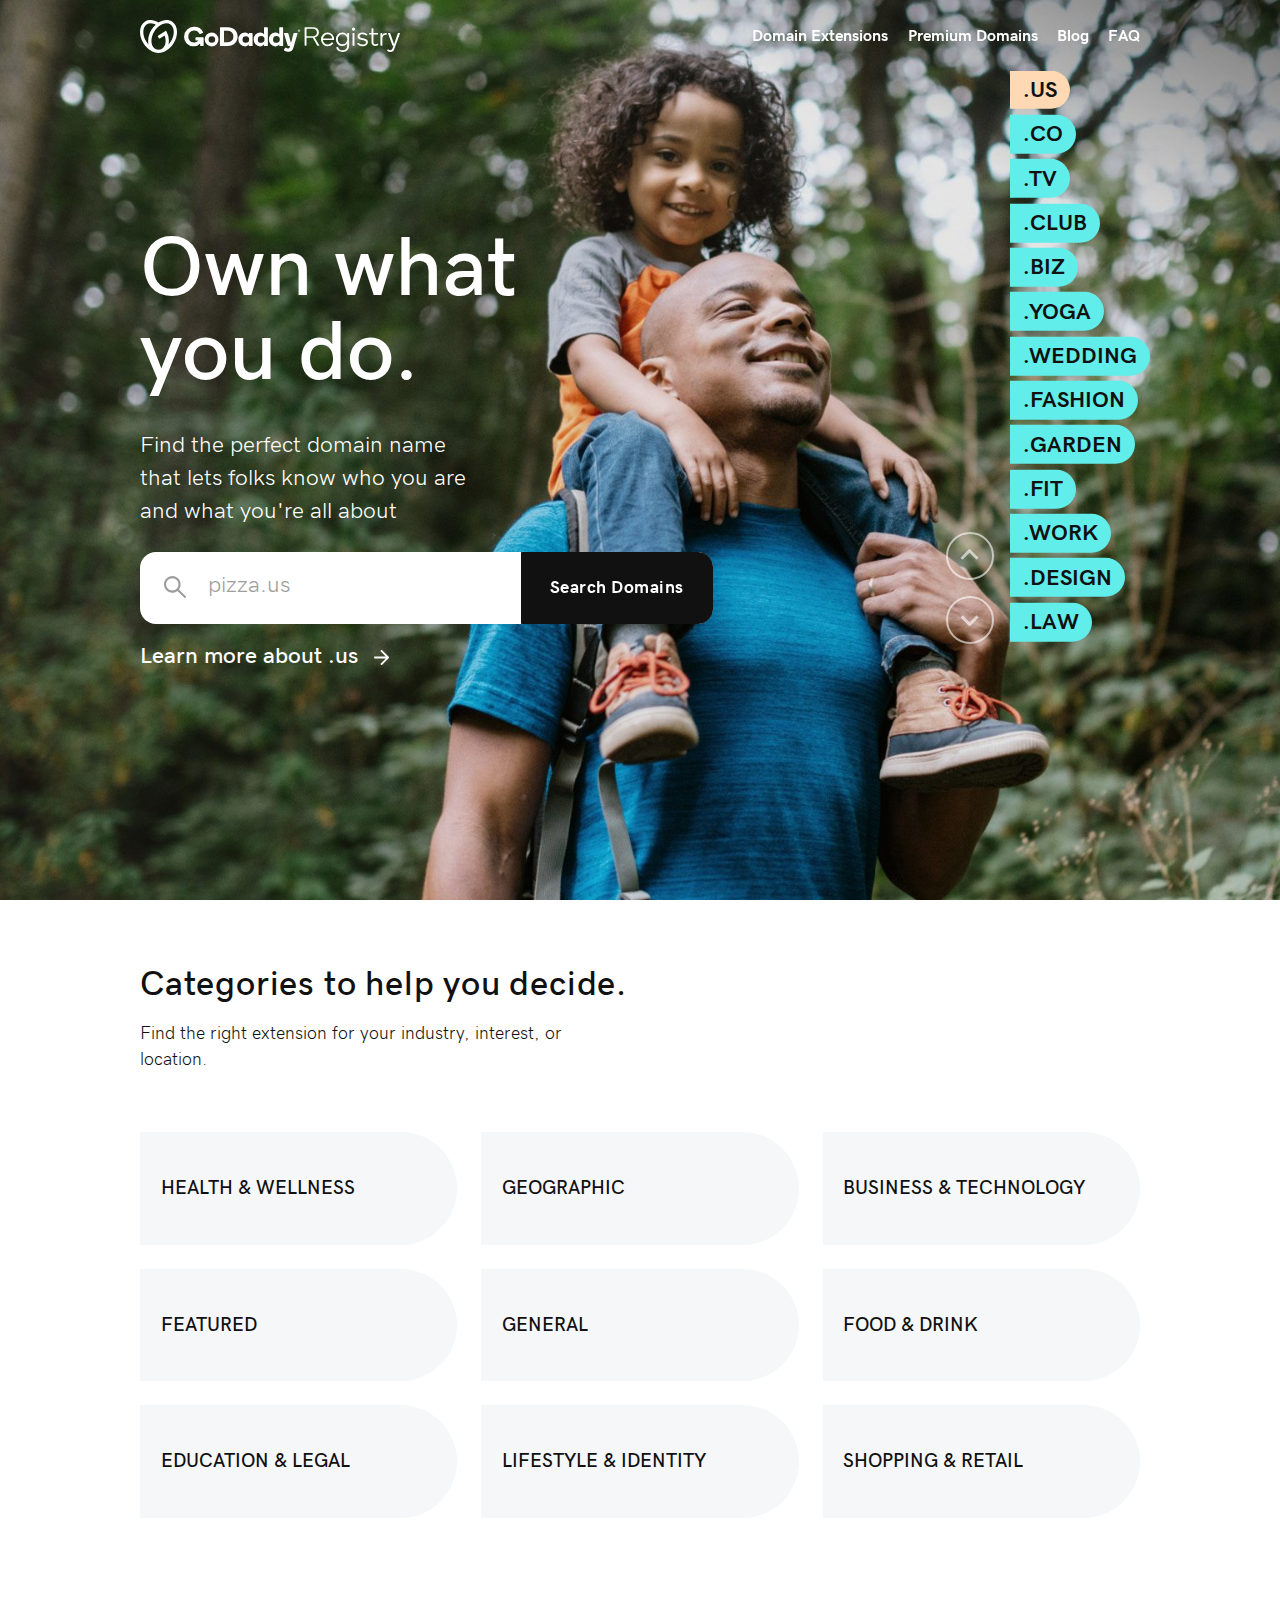
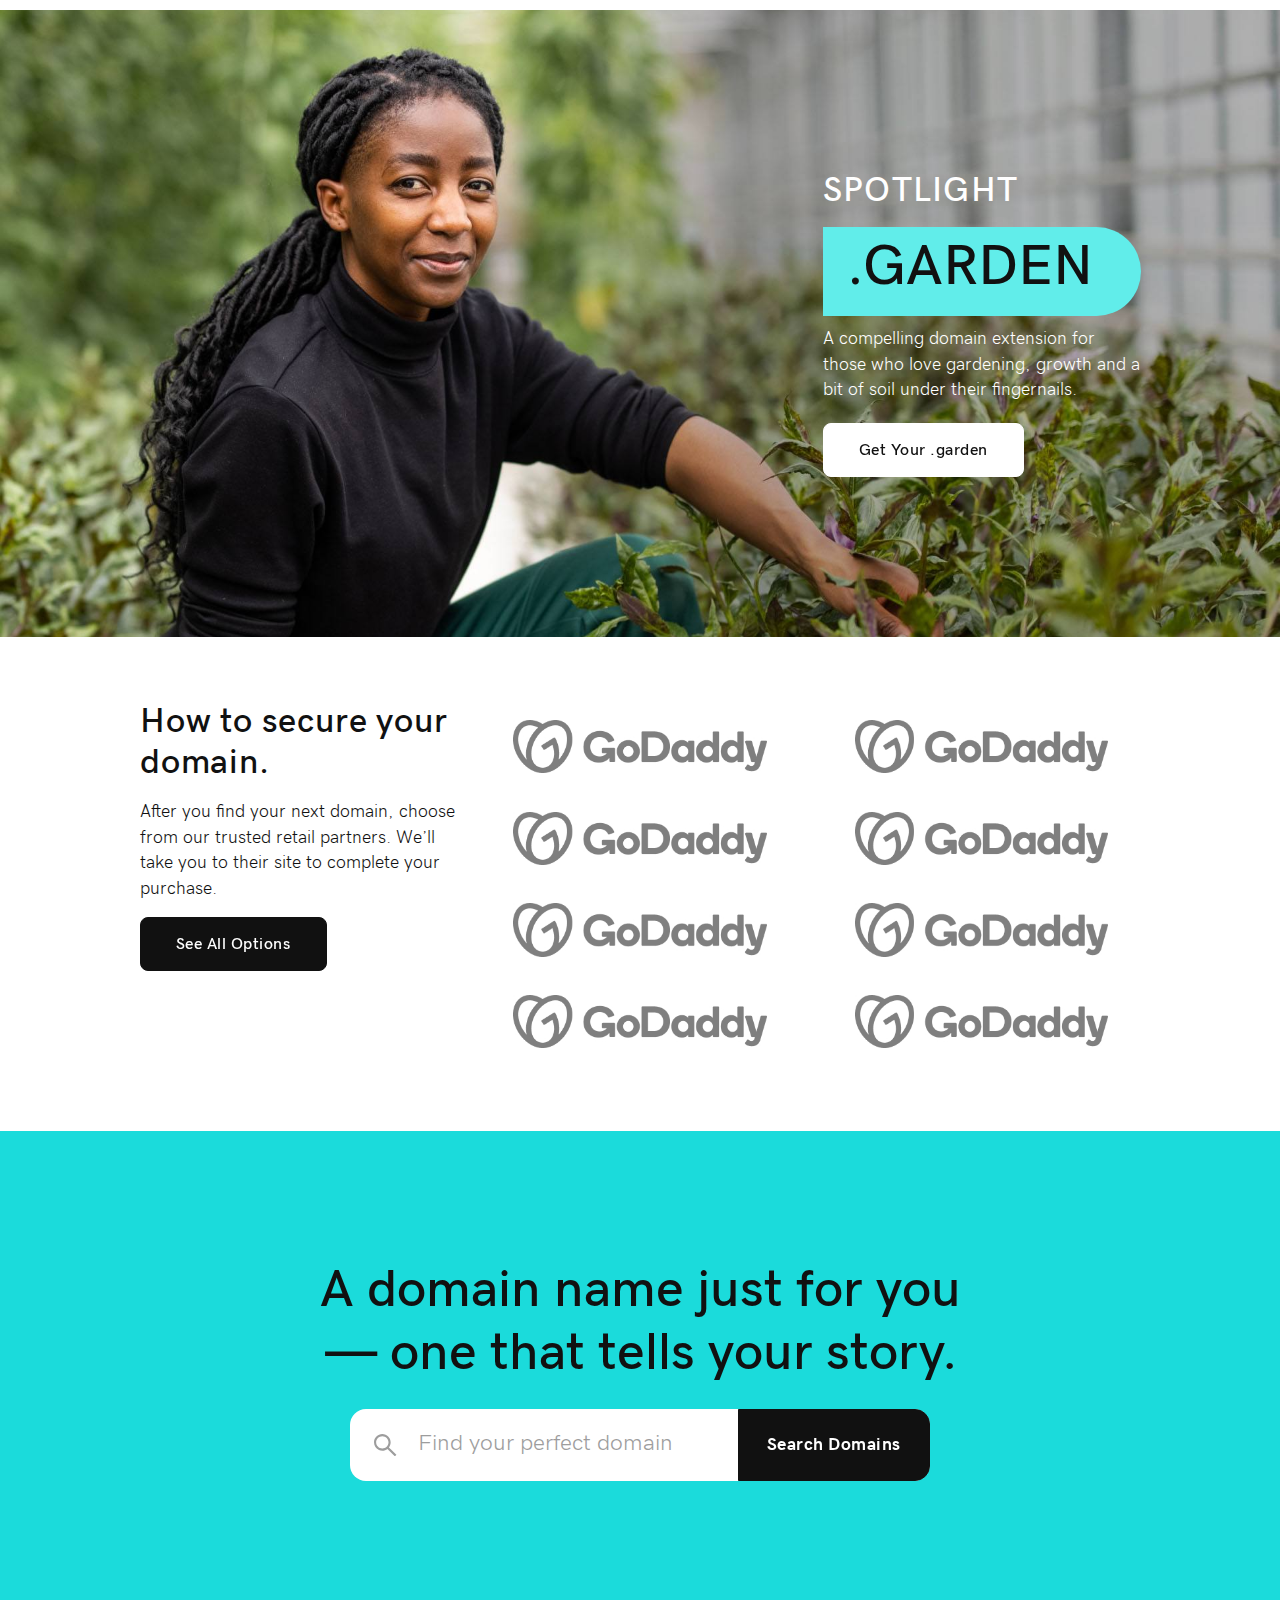
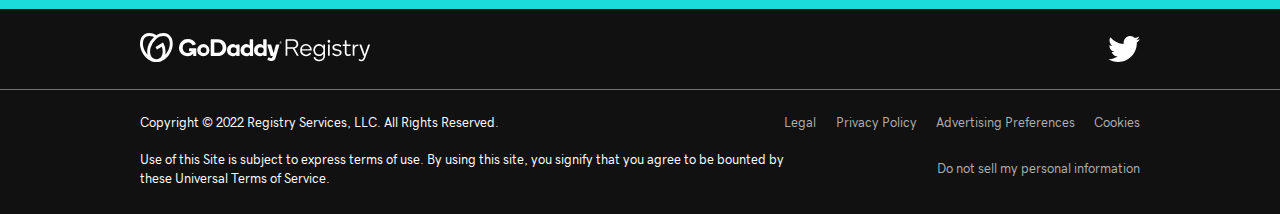
==== commit d44b6bf1: "Tld available and not available page HTML" ====
--- a/index.html
+++ b/index.html
@@ -18,7 +18,7 @@
         <div class="container">
             <div class="d-flex align-items-center">
                 <div class="logo">
-                    <a href="#">
+                    <a href="index.html">
                         <svg xmlns="http://www.w3.org/2000/svg" width="251.076" height="31.828" viewBox="0 0 251.076 31.828">
                             <g data-name="Artwork 2" transform="translate(125.538 15.914)">
                               <g data-name="Group 808" transform="translate(-125.538 -15.914)">
@@ -103,7 +103,7 @@
                                                     <p>Find the perfect domain name that lets folks know who you are and what you're all about</p>
                                                 </div>
                                                 <div class="tld-search">
-                                                    <form action="#">
+                                                    <form action="search-result_no-tld-specified.html">
                                                         <div class="tld-search-form">
                                                             <span class="search-ico">
                                                                 <svg version="1.1" xmlns="http://www.w3.org/2000/svg" xmlns:xlink="http://www.w3.org/1999/xlink" x="0px" y="0px" viewBox="0 0 50 50" style="enable-background:new 0 0 50 50;" xml:space="preserve">
@@ -150,7 +150,7 @@
                                                     <p>Find the perfect domain name that lets folks know who you are and what you're all about</p>
                                                 </div>
                                                 <div class="tld-search">
-                                                    <form action="#">
+                                                    <form action="search-result_no-tld-specified.html">
                                                         <div class="tld-search-form">
                                                             <span class="search-ico">
                                                                 <svg version="1.1" xmlns="http://www.w3.org/2000/svg" xmlns:xlink="http://www.w3.org/1999/xlink" x="0px" y="0px" viewBox="0 0 50 50" style="enable-background:new 0 0 50 50;" xml:space="preserve">
@@ -197,7 +197,7 @@
                                                     <p>Find the perfect domain name that lets folks know who you are and what you're all about</p>
                                                 </div>
                                                 <div class="tld-search">
-                                                    <form action="#">
+                                                    <form action="search-result_no-tld-specified.html">
                                                         <div class="tld-search-form">
                                                             <span class="search-ico">
                                                                 <svg version="1.1" xmlns="http://www.w3.org/2000/svg" xmlns:xlink="http://www.w3.org/1999/xlink" x="0px" y="0px" viewBox="0 0 50 50" style="enable-background:new 0 0 50 50;" xml:space="preserve">
@@ -244,7 +244,7 @@
                                                     <p>Find the perfect domain name that lets folks know who you are and what you're all about</p>
                                                 </div>
                                                 <div class="tld-search">
-                                                    <form action="#">
+                                                    <form action="search-result_no-tld-specified.html">
                                                         <div class="tld-search-form">
                                                             <span class="search-ico">
                                                                 <svg version="1.1" xmlns="http://www.w3.org/2000/svg" xmlns:xlink="http://www.w3.org/1999/xlink" x="0px" y="0px" viewBox="0 0 50 50" style="enable-background:new 0 0 50 50;" xml:space="preserve">
@@ -291,7 +291,7 @@
                                                     <p>Find the perfect domain name that lets folks know who you are and what you're all about</p>
                                                 </div>
                                                 <div class="tld-search">
-                                                    <form action="#">
+                                                    <form action="search-result_no-tld-specified.html">
                                                         <div class="tld-search-form">
                                                             <span class="search-ico">
                                                                 <svg version="1.1" xmlns="http://www.w3.org/2000/svg" xmlns:xlink="http://www.w3.org/1999/xlink" x="0px" y="0px" viewBox="0 0 50 50" style="enable-background:new 0 0 50 50;" xml:space="preserve">
@@ -338,7 +338,7 @@
                                                     <p>Find the perfect domain name that lets folks know who you are and what you're all about</p>
                                                 </div>
                                                 <div class="tld-search">
-                                                    <form action="#">
+                                                    <form action="search-result_no-tld-specified.html">
                                                         <div class="tld-search-form">
                                                             <span class="search-ico">
                                                                 <svg version="1.1" xmlns="http://www.w3.org/2000/svg" xmlns:xlink="http://www.w3.org/1999/xlink" x="0px" y="0px" viewBox="0 0 50 50" style="enable-background:new 0 0 50 50;" xml:space="preserve">
@@ -385,7 +385,7 @@
                                                     <p>Find the perfect domain name that lets folks know who you are and what you're all about</p>
                                                 </div>
                                                 <div class="tld-search">
-                                                    <form action="#">
+                                                    <form action="search-result_no-tld-specified.html">
                                                         <div class="tld-search-form">
                                                             <span class="search-ico">
                                                                 <svg version="1.1" xmlns="http://www.w3.org/2000/svg" xmlns:xlink="http://www.w3.org/1999/xlink" x="0px" y="0px" viewBox="0 0 50 50" style="enable-background:new 0 0 50 50;" xml:space="preserve">
@@ -432,7 +432,7 @@
                                                     <p>Find the perfect domain name that lets folks know who you are and what you're all about</p>
                                                 </div>
                                                 <div class="tld-search">
-                                                    <form action="#">
+                                                    <form action="search-result_no-tld-specified.html">
                                                         <div class="tld-search-form">
                                                             <span class="search-ico">
                                                                 <svg version="1.1" xmlns="http://www.w3.org/2000/svg" xmlns:xlink="http://www.w3.org/1999/xlink" x="0px" y="0px" viewBox="0 0 50 50" style="enable-background:new 0 0 50 50;" xml:space="preserve">
@@ -479,7 +479,7 @@
                                                     <p>Find the perfect domain name that lets folks know who you are and what you're all about</p>
                                                 </div>
                                                 <div class="tld-search">
-                                                    <form action="#">
+                                                    <form action="search-result_no-tld-specified.html">
                                                         <div class="tld-search-form">
                                                             <span class="search-ico">
                                                                 <svg version="1.1" xmlns="http://www.w3.org/2000/svg" xmlns:xlink="http://www.w3.org/1999/xlink" x="0px" y="0px" viewBox="0 0 50 50" style="enable-background:new 0 0 50 50;" xml:space="preserve">
@@ -526,7 +526,7 @@
                                                     <p>Find the perfect domain name that lets folks know who you are and what you're all about</p>
                                                 </div>
                                                 <div class="tld-search">
-                                                    <form action="#">
+                                                    <form action="search-result_no-tld-specified.html">
                                                         <div class="tld-search-form">
                                                             <span class="search-ico">
                                                                 <svg version="1.1" xmlns="http://www.w3.org/2000/svg" xmlns:xlink="http://www.w3.org/1999/xlink" x="0px" y="0px" viewBox="0 0 50 50" style="enable-background:new 0 0 50 50;" xml:space="preserve">
@@ -573,7 +573,7 @@
                                                     <p>Find the perfect domain name that lets folks know who you are and what you're all about</p>
                                                 </div>
                                                 <div class="tld-search">
-                                                    <form action="#">
+                                                    <form action="search-result_no-tld-specified.html">
                                                         <div class="tld-search-form">
                                                             <span class="search-ico">
                                                                 <svg version="1.1" xmlns="http://www.w3.org/2000/svg" xmlns:xlink="http://www.w3.org/1999/xlink" x="0px" y="0px" viewBox="0 0 50 50" style="enable-background:new 0 0 50 50;" xml:space="preserve">
@@ -620,7 +620,7 @@
                                                     <p>Find the perfect domain name that lets folks know who you are and what you're all about</p>
                                                 </div>
                                                 <div class="tld-search">
-                                                    <form action="#">
+                                                    <form action="search-result_no-tld-specified.html">
                                                         <div class="tld-search-form">
                                                             <span class="search-ico">
                                                                 <svg version="1.1" xmlns="http://www.w3.org/2000/svg" xmlns:xlink="http://www.w3.org/1999/xlink" x="0px" y="0px" viewBox="0 0 50 50" style="enable-background:new 0 0 50 50;" xml:space="preserve">
@@ -667,7 +667,7 @@
                                                     <p>Find the perfect domain name that lets folks know who you are and what you're all about</p>
                                                 </div>
                                                 <div class="tld-search">
-                                                    <form action="#">
+                                                    <form action="search-result_no-tld-specified.html">
                                                         <div class="tld-search-form">
                                                             <span class="search-ico">
                                                                 <svg version="1.1" xmlns="http://www.w3.org/2000/svg" xmlns:xlink="http://www.w3.org/1999/xlink" x="0px" y="0px" viewBox="0 0 50 50" style="enable-background:new 0 0 50 50;" xml:space="preserve">
@@ -714,7 +714,7 @@
                                                     <p>Find the perfect domain name that lets folks know who you are and what you're all about</p>
                                                 </div>
                                                 <div class="tld-search">
-                                                    <form action="#">
+                                                    <form action="search-result_no-tld-specified.html">
                                                         <div class="tld-search-form">
                                                             <span class="search-ico">
                                                                 <svg version="1.1" xmlns="http://www.w3.org/2000/svg" xmlns:xlink="http://www.w3.org/1999/xlink" x="0px" y="0px" viewBox="0 0 50 50" style="enable-background:new 0 0 50 50;" xml:space="preserve">
@@ -1022,7 +1022,7 @@
                         <div class="tld-search-bottom text-center">
                             <h2 class="mb-4">A domain name just for you — one that tells your story.</h2>
                             <div class="tld-search">
-                                <form action="#">
+                                <form action="search-result_not-available.html">
                                     <div class="tld-search-form">
                                         <span class="search-ico">
                                             <svg version="1.1" xmlns="http://www.w3.org/2000/svg" xmlns:xlink="http://www.w3.org/1999/xlink" x="0px" y="0px" viewBox="0 0 50 50" style="enable-background:new 0 0 50 50;" xml:space="preserve">
--- a/css/style.css
+++ b/css/style.css
@@ -10,7 +10,7 @@
   }
   
   @font-face {
-    font-family: "fonts/GDSherpa-Light";
+    font-family: "GDSherpa-Light";
     src: url("fonts/GD_Sherpa-LightWeb.woff2") format("woff2"),
          url("fonts/GD_Sherpa-LightWeb.woff") format("woff"),
          url("fonts/GD_Sherpa-LightWeb.eot") format("eot"),
@@ -50,7 +50,7 @@
 
 /* =Deafult Tag & General Classes
 ========================================================================================*/
-html, body { -webkit-font-smoothing:antialiased; -moz-font-smoothing:antialiased; -ms-font-smoothing:antialiased; font-smoothing:antialiased; /* Fix for webkit rendering */ -webkit-text-size-adjust:100%; height: 100%; }
+html, body { -webkit-font-smoothing:antialiased; -moz-font-smoothing:antialiased; -ms-font-smoothing:antialiased; -webkit-text-size-adjust:100%; height: 100%; }
 html { overflow-y: inherit !important; }
 body { font-size:16px; line-height:1.45; font-weight: normal; font-family: 'GDSherpa-Regular', Arial, Helvetica, sans-serif; color:#111; }
 img { vertical-align:top; border:0; }
@@ -111,7 +111,7 @@
 .navbar-nav li a { color: #fff; text-decoration: none; }
 .navbar-nav li a:hover { color: #61edea; }
 
-.black-header#header { background: #fff; position: relative; }
+.black-header#header { background: #fff; position: relative; padding: 2rem 0; }
 .black-header .logo svg path { fill:#111; }
 .black-header .navbar-nav li a { color: #111; }
 .black-header .navbar-nav li a:hover { color: #61edea; }
@@ -210,7 +210,7 @@
 .tld-slider .swiper-wrapper { padding-left: 5rem; flex-direction: column; }
 .tld-slider-box { max-width: 820px; width: 100%;  }
 .tld-slider .splide__track {margin-top: -50px; padding-left: 5rem; }
-.tld-slider .splide__arrows { position: absolute; left: 0; bottom: 0; }
+.tld-slider .splide__arrows { position: absolute; left: 0; bottom: -0.3rem; }
 .tld-slider .splide__arrows .splide__arrow { transform: translate(0); width: 3rem; height: 3rem; color: #fff; border: 2px solid #fff; top: 0; position: relative; left: 0; border-radius: 50%; margin: 1rem; opacity: 0.6; transition: 0.5s all; background: transparent; }
 .tld-slider .splide__arrows .splide__arrow:hover { opacity: 1; }
 .tld-slider .splide__arrows .splide__arrow svg { fill: #fff; }
@@ -227,9 +227,9 @@
 .search-btn .search-ico { position: static; display: none; }
 .search-ico svg { width:100%; height: auto; vertical-align: top; }
 .search-ico svg path { fill:#9d9d9d; transition: 0.5s all; }
-.tld-search-form .form-control { height: 5rem; font-size:1.82rem; border: 0; box-shadow: none; background: transparent; border-radius: 0; padding-bottom: 1.6rem; color: #111; }
+.tld-search-form .form-control { height: 5rem; font-size:1.82rem; border: 0; box-shadow: none; background: transparent; border-radius: 0; padding-bottom: 1.6rem; color: #111; padding-right: 0; }
 .tld-search-form .search-btn { position: absolute; top: 0; right: 0; bottom: 0; border-radius: 0 15px 15px 0; font-size: 1.5rem; width: 17rem; font-family: "GDSherpa-Bold"; font-weight: normal; padding: 0.4rem 1.2rem; }
-.tld-search-form .btn span { transform: none; }
+.tld-search-form .btn span { transform: none !important; }
 .hero-text h1 { color: #fff; font-weight:500; margin-bottom: 2rem; line-height: 1; }
 .tld-domain-slider { height: 73vh; height: 790px; max-width: 350px; margin-left: auto; margin-right: 0; margin-top: 2rem; }
 .tld-domain-slider .swiper-wrapper { padding-left: 5rem; }
@@ -282,37 +282,30 @@
 
 .bg-theme { background-color: #1BDBDB; }
 @keyframes scroll-anim { 100% { background-position: 100% 20%; } 100% { background-position: -100% 20%; } }
-
 .tld-search-bottom h3 { font-family: "GDSherpa-Semibold"; }
 
 /* Search Result Css
 ============================*/
-.tld-search-form-box .tld-search-form { border: 2px solid #f7f7f7; }
+.tld-search-form-box .tld-search-form { border: 2px solid #D6D6D6; }
 .bg-light { background-color: #F5F5F5 !important; }
 .tld-info-box { border-radius: 1rem; }
-.premium-label { font-size: 0.75rem; padding: 0.5rem 1rem 0.6rem 1rem; line-height: 1; border-radius: 0 1rem 1rem 0; white-space: nowrap; }
+.premium-label { font-size: 0.75rem; padding: 0.5rem 1rem 0.6rem 1rem; line-height: 1; border-radius: 0 1rem 1rem 0; white-space: nowrap; text-transform: uppercase; font-family: "GDSherpa-Medium"; }
 .premium-label figure { width: 1rem; height: 1rem; margin: 0 0 0 0.4rem; }
 .premium-label figure svg { vertical-align: top; }
 
-
-.tld-tabs .nav-tabs .nav-link { border: 0; padding: 1.5rem 0; margin: 0; font-family: "GDSherpa-Semibold"; color: #767676; position: relative; border-radius: 0; overflow: hidden; transition: 0.5s all; }
+.tld-tabs .nav-tabs .nav-link { border: 0; font-size: 1.125rem; padding: 1.5rem 0 2.3rem; margin: 0; font-family: "GDSherpa-Semibold"; color: #767676; position: relative; border-radius: 0; overflow: hidden; transition: 0.5s all; }
 .tld-tabs .nav-tabs .nav-item { margin-left: 1.5rem; }
 .tld-tabs .nav-tabs .nav-item:first-child { margin-left: 0; }
 .tld-tabs .nav-tabs .nav-item.show .nav-link, .tld-tabs .nav-tabs .nav-link.active, .tld-tabs .nav-tabs .nav-link:hover { color: #111111; }
 .tld-tabs .nav-tabs { border-bottom: 1px solid #d6d6d6; }
-.tld-tabs .nav-tabs .nav-link:after { content: ""; position: absolute; left: 0; right: 0; bottom: 0; height: 0.625rem; background: #d6d6d6; transform: translateY(100%); opacity: 0; visibility: hidden; transition: 0.5s all; }
+.tld-tabs .nav-tabs .nav-link:after { content: ""; position: absolute; left: 0; right: 0; bottom: 0; height: 1rem; background: #d6d6d6; transform: translateY(100%); opacity: 0; visibility: hidden; transition: 0.5s all; }
 .tld-tabs .nav-tabs .nav-item.show .nav-link:after, .tld-tabs .nav-tabs .nav-link.active:after { opacity: 1; visibility: visible; transform: translateY(0); }
-.tld-name-tabs-box h4 { font-size: 1.5rem; white-space: normal; word-break: break-all; }
+.tld-name-tabs-box h4 { font-size: 1.5rem; white-space: normal; word-break: break-all; font-family: "GDSherpa-Medium"; }
 .tld-tabs-box { padding: 1rem 0; border-bottom: 1px solid #D6D6D6; }
 .tld-tabs-list .tld-tabs-box:last-child { padding-bottom: 0; border-bottom: 0; }
 .tld-info-box h3 { white-space: normal; word-break: break-all; }
 .tld-info-box h3 strong, .tld-name-tabs-box h4 strong { font-family: "GDSherpa-Bold"; font-weight: normal; }
 
-.tld-tabs-title-box .btn.collapsed:hover span, .tld-tabs-title-box .btn.collapsed:active span, .tld-tabs-title-box .btn.collapsed:focus span { transform: translate3d(0, 0, 0); }
-.tld-tabs-title-box .btn.btn-sm.collapsed:hover svg, .tld-tabs-title-box .btn.btn-sm.collapsed:active svg, .tld-tabs-title-box .btn.btn-sm.collapsed:focus svg { right: 0; opacity: 0; }
-
-.tld-tabs-title-box .btn:not(.collapsed) span, .tld-tabs-title-box .btn:not(.collapsed):hover span, .tld-tabs-title-box .btn:not(.collapsed):active span, .tld-tabs-title-box .btn:not(.collapsed):focus span { transform: translate3d(-1rem, 0, 0); }
-.tld-tabs-title-box .btn.btn-sm:not(.collapsed) svg, .tld-tabs-title-box .btn.btn-sm:not(.collapsed):hover svg, .tld-tabs-title-box .btn.btn-sm:not(.collapsed):active svg, .tld-tabs-title-box .btn.btn-sm:not(.collapsed):focus svg { right: -1.5rem; opacity: 1; }
 .tld-tabs-title-box .btn { min-width: 130px; margin-left: 0.5rem; }
 
 .trusted-partner-card-box { background: #f7f7f7; border: 0; margin-top: 1rem; padding: 2rem 1.5rem; }
@@ -336,14 +329,40 @@
 .tld-available-info-box { border-radius: 1rem; position: relative; overflow: hidden; }
 .tld-available-info { padding: 3.9rem 0; }
 .tld-available-info h2 { white-space: normal; word-break: break-all; }
+.domain-process-step { border-top: 10px solid #D6D6D6; padding-top: 0.875rem; }
+.process-check { width: 1.188rem; height: 1.188rem; margin: 0 0 0 auto; display: none; }
+.process-check svg { vertical-align: top; }
+.process-check svg path { fill: #1BDBDB; }
+.domain-process-step p:last-child { margin-bottom: 0; }
+.domain-process-step.step-complete { border-color: #1BDBDB; }
+.step-complete .process-check { display: block; }
+.tld-search-form-box .tld-search-form .form-control { font-family: "GDSherpa-Semibold"; padding-top: 1.4rem; }
+.tld-search-form-box .tld-search-form .search-btn { top: -2px; bottom: -2px; right: -2px; }
+
+.tld-not-available { color: #444; border: 2px solid #F5F5F5; }
+.tld-not-available h3 { color: #444; }
+.tld-not-available h3 figure { margin: 0.513rem 0.813rem 0 0; width: 2.5rem; height: 2.5rem; }
+.tld-not-available h3 figure svg { vertical-align: top; width: 100%; height: auto; }
+
+.domain-model .modal-body { padding: 5rem; }
+.domain-model .modal-body p, .domain-model .modal-body h3 { padding: 0; margin-bottom: 1.5rem; min-width: 100%; }
+.domain-model .modal-body p:last-child { margin-bottom: 0; }
+.domain-model .modal-body a { color: inherit; text-decoration: underline; }
+.modal .modal-content { border-radius: 0; border: 0; box-shadow: 0px 0px 54px rgba(17, 17, 17, 0.07), 0px 48px 36px rgba(17, 17, 17, 0.1), 0px 27px 36px rgba(17, 17, 17, 0.07); }
+.modal-backdrop { background-color: #111; }
+.modal-backdrop.show { opacity: .4; }
+@media only screen and (min-width: 992px) {
+  .domain-model .modal-lg { max-width: 740px; }
+}
 
 /* splide slide Code
 ==================================================================*/
 .splide__slide img { width: 100%; height: auto; }
 .splide__slide.is-active .tld-name { background: #ffd9b4; }
-.splide__track--nav > .splide__list > .splide__slide, .splide__track--nav > .splide__list > .splide__slide.is-active { border: 0; }
+.splide__track--nav > .splide__list > .splide__slide, .splide__track--nav > .splide__list > .splide__slide.is-active { border: 0; outline: none !important; }
 .is-active .banner-img { opacity: 1; visibility: visible; }
 .splide__slide.is-prev { opacity: 0; visibility: hidden; }
 
 
 
+ --- a/css/responsive.css
+++ b/css/responsive.css
@@ -35,6 +35,12 @@
 	.navbar-nav li { font-size: 1rem; }
 	.trusted-partner-list .card p { font-size: 1.2rem; } 
 	.tld-slider .splide__track { margin-top: -38px; }
+	.tld-slider .splide__arrows .splide__arrow { margin: 1rem 1rem 0; }
+	h4 { font-size: 1.32rem; }
+	.domain-process-step .font-l { font-size: 1rem; }
+	.tld-slider-main-box { width: 40%; }
+	.tld-slider .splide__arrows { bottom: 0; }
+	.tld-search-form-box .tld-search-form .form-control { padding-top: 1rem; }
 }
 
 /*==========================================================================================================*/
@@ -70,6 +76,9 @@
 	.spot-light-box { font-size: 1.2rem; }
 	.tld-tabs-title-box .btn { min-width: 108px; }
 	.tld-slider .splide__track { margin-top: -34px; }
+	.tld-slider .splide__arrows { bottom: 1.1rem; }
+	.tld-slider-main-box { width: 35%; }
+	.domain-model .modal-body { padding: 4rem; }
 }
 
 /*==========================================================================================================*/
@@ -98,10 +107,10 @@
 	/*.header-menu .navbar-collapse { position: fixed; background: rgba(0,0,0,0.9); left: 0; right: 0; top: 0; bottom: 0; display: block; transform: translateX(-100%); transition: 0.5s all; opacity: 0; visibility: hidden; height: 100vh !important; overflow: auto; padding: 1.5rem; }
 	.header-menu .navbar-collapse.show { opacity: 1; visibility: visible; transform: translateX(0); }*/
 	.header-menu .navbar-nav { flex-direction: column; } 
-	.navbar-collapse { background: #fff; }
+	.navbar-collapse { background: #fff; box-shadow: 0px 0px 18px rgba(17, 17, 17, 0.07), 0px 16px 12px rgba(17, 17, 17, 0.1), 0px 9px 12px rgba(17, 17, 17, 0.07); }
 	.navbar-nav li { margin: 0; font-size: 1.125rem; }
 	.navbar-nav li a { color: #111; }
-	.navbar-nav li a:hover, .navbar-nav li a:focus { background: #61edea; color: #111; }
+	.navbar-nav li a:hover, .navbar-nav li a:focus, .black-header .navbar-nav li a:hover { background: #61edea; color: #111; }
 	.mobile-menu ul { margin: 0; padding: 0; list-style: none; }
 	.mobile-menu { margin-top: 1rem; }
 	.mobile-menu ul li { line-height: 1.25; margin-bottom: 1rem; font-size: 1rem; }
@@ -180,6 +189,18 @@
 	.tld-slider .splide__track { margin-top: -29px; }
 	.tld-slider .splide__arrows { display: none; }
 	.tld-slider .splide__track { padding-left: 0; }
+	.black-header#header { padding: 1.1rem 0; }
+
+	.domain-process-step { border-top: 0; border-left: 10px solid #D6D6D6; padding: 0.3rem 0 0.4rem 0.875rem; }
+	h4 { font-size: 1.125rem; }
+	.process-check { margin: 0 0 0 0.5rem; }
+	.domain-process-step h4 { margin-bottom: 0.3rem; }
+	.tld-slider-main-box { height: 50%; }
+	.tld-not-available h3 figure { width: 1.25rem; height: 1.25rem; margin: 0.413rem 0.413rem 0 0; }
+	.tld-search-form-box .tld-search-form .search-btn { border: 2px solid #D6D6D6; border-left: 0; }
+	.tld-search-form-box .tld-search-form .form-control { padding-top: 0; padding-left: 0.5rem; padding-bottom: 0; }
+	.domain-model .modal-body { padding: 3rem; font-size: 1rem; }
+
 }
 /*==========================================================================================================*/
 /* only iphone4 landscape & Potriat 300 by 480*/
@@ -209,5 +230,16 @@
 	.tld-available-info { padding: 2.8rem 0; }
 	.tld-available-info h2 { font-size: 1.813rem; }
 	.tld-available-info h3 { font-size: 1.125rem; }
-	
+	.tld-tabs-box { padding: 1.5rem 0; }
+	.domain-model .modal-body { padding: 2rem; }
+	.modal-dialog { margin: 0 2rem; }
+	.domain-model .modal-body p, .domain-model .modal-body h3 { margin-bottom: 1rem; }
+	
+}
+
+@media only screen and (max-width: 419px) {
+  .tld-slider .splide__track { height: 200px !important; }
+  .tld-slider { margin-top: 4.5rem; }
+  .tld-search-form { padding: 0.4rem 4.4rem 0.4rem 0.5rem; }
+  .tld-search-bottom .tld-search-form .form-control { padding: 0 0 0 0.5rem; font-size: 1.1rem; }
 }